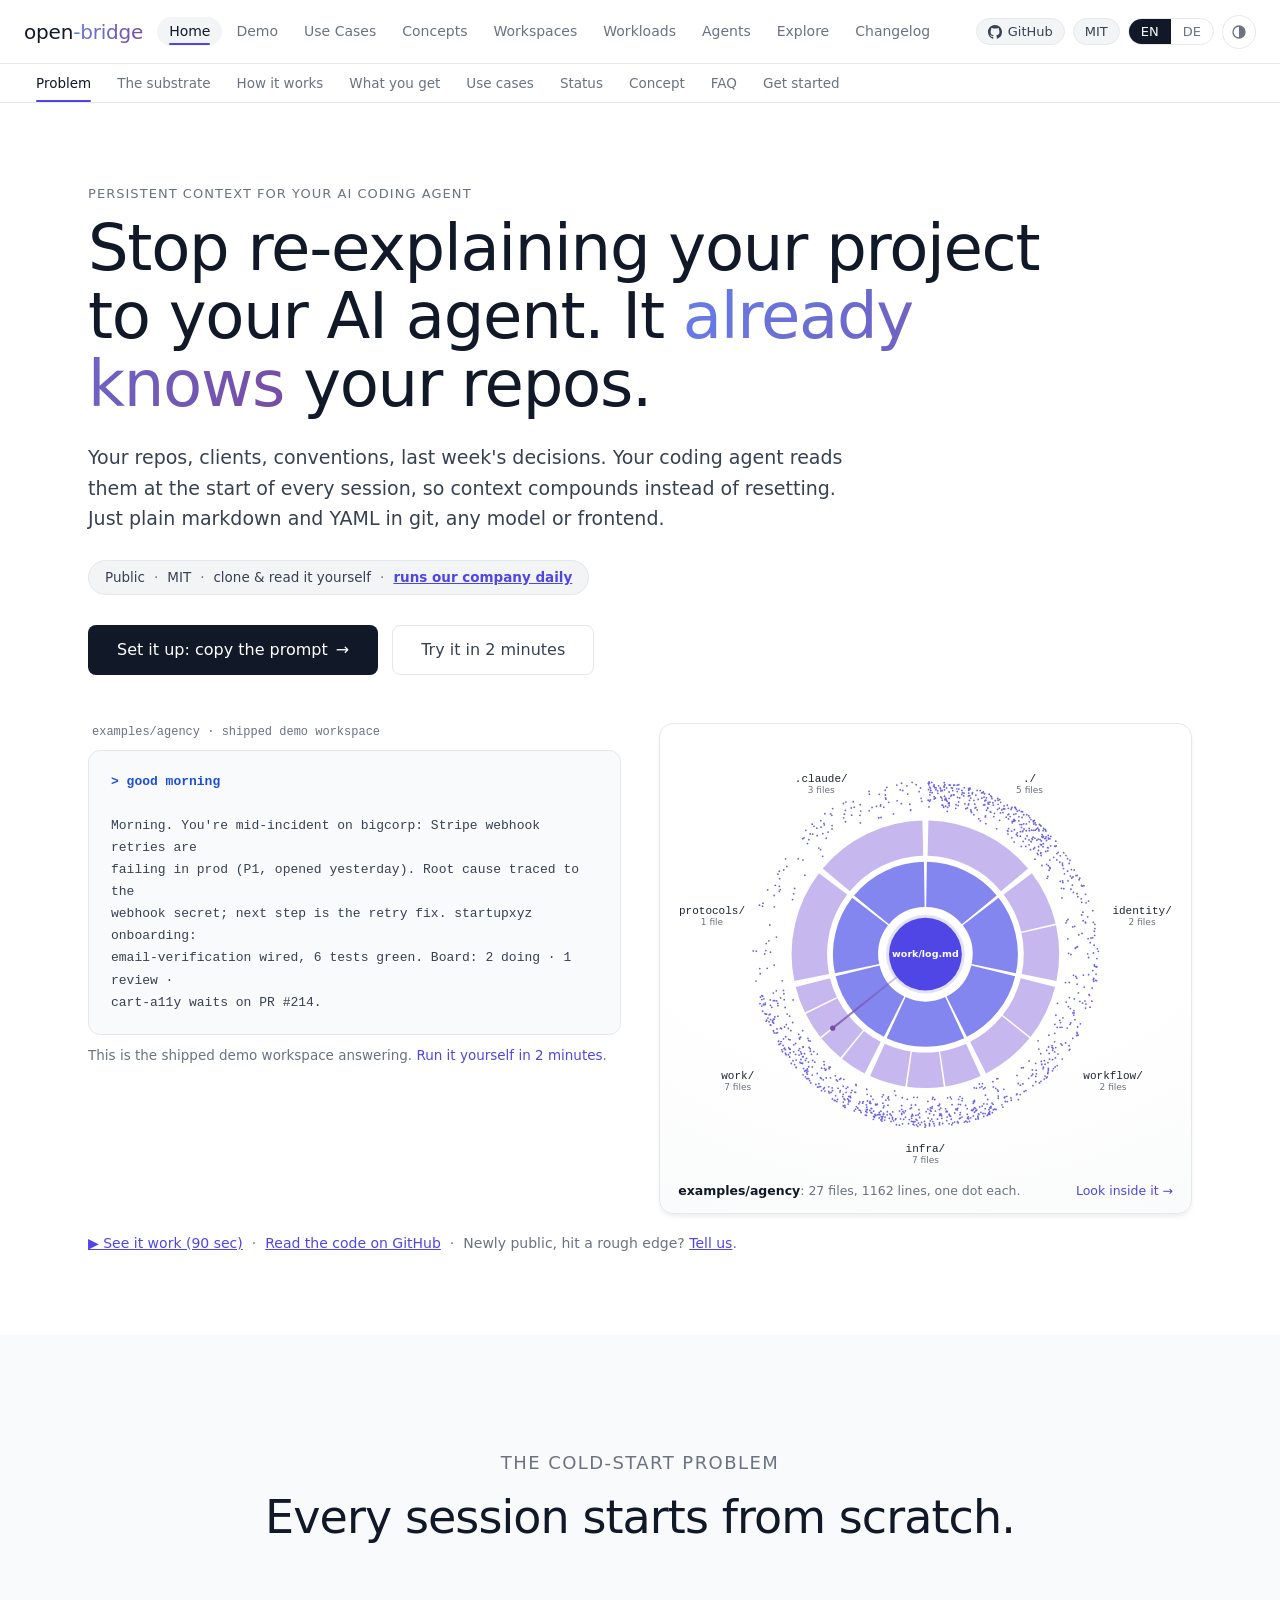
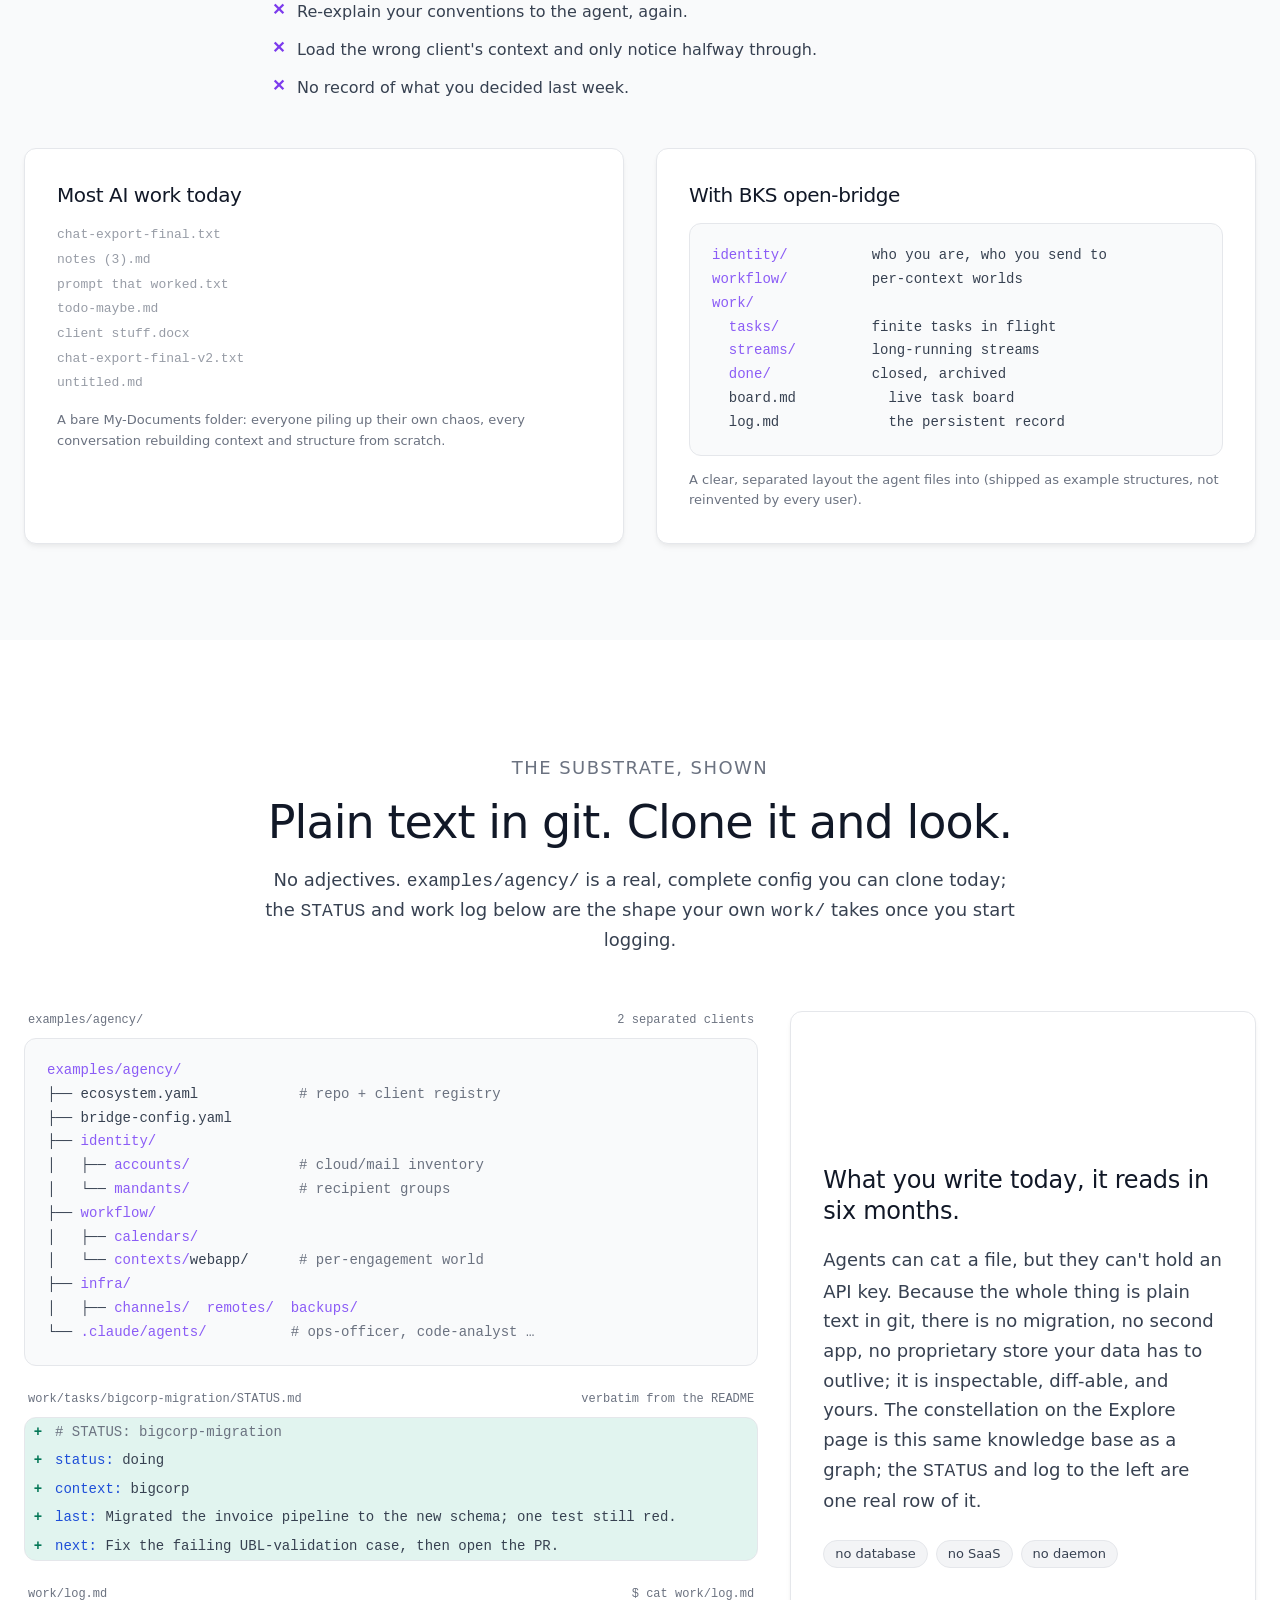
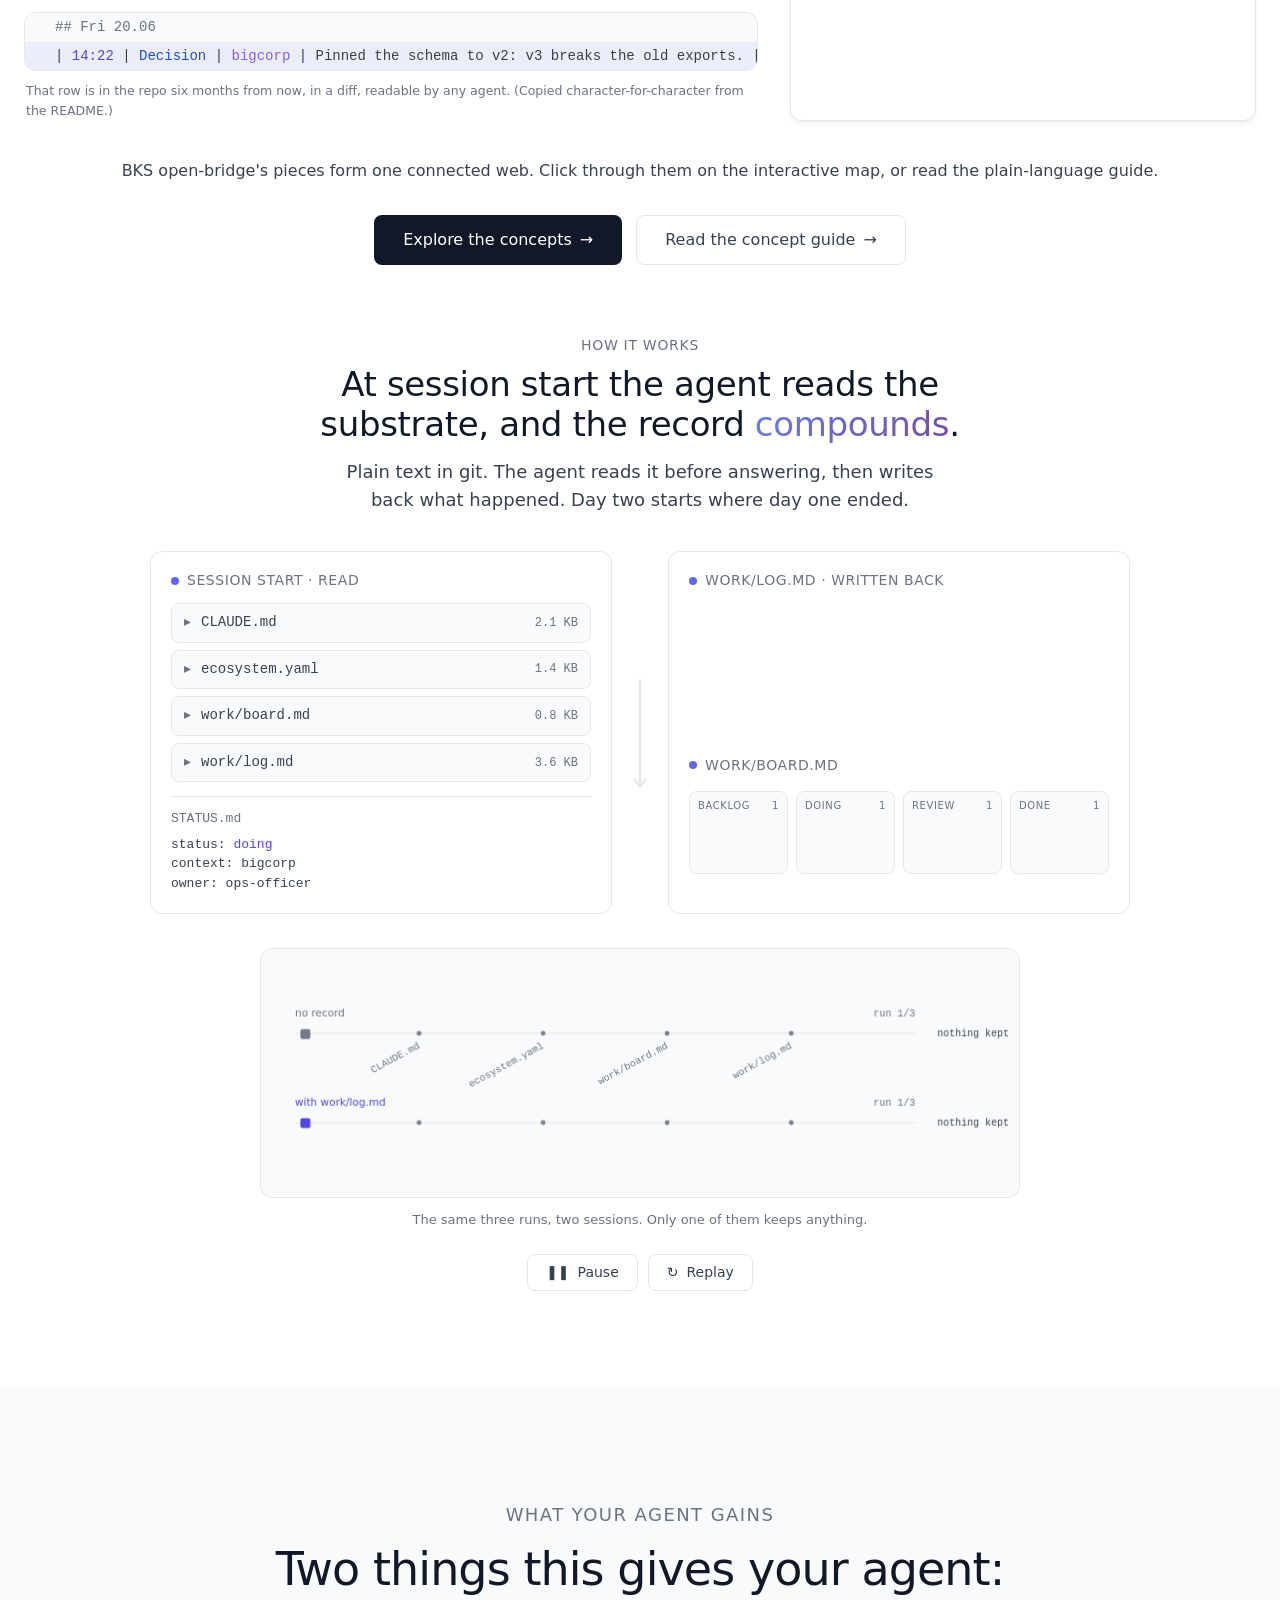
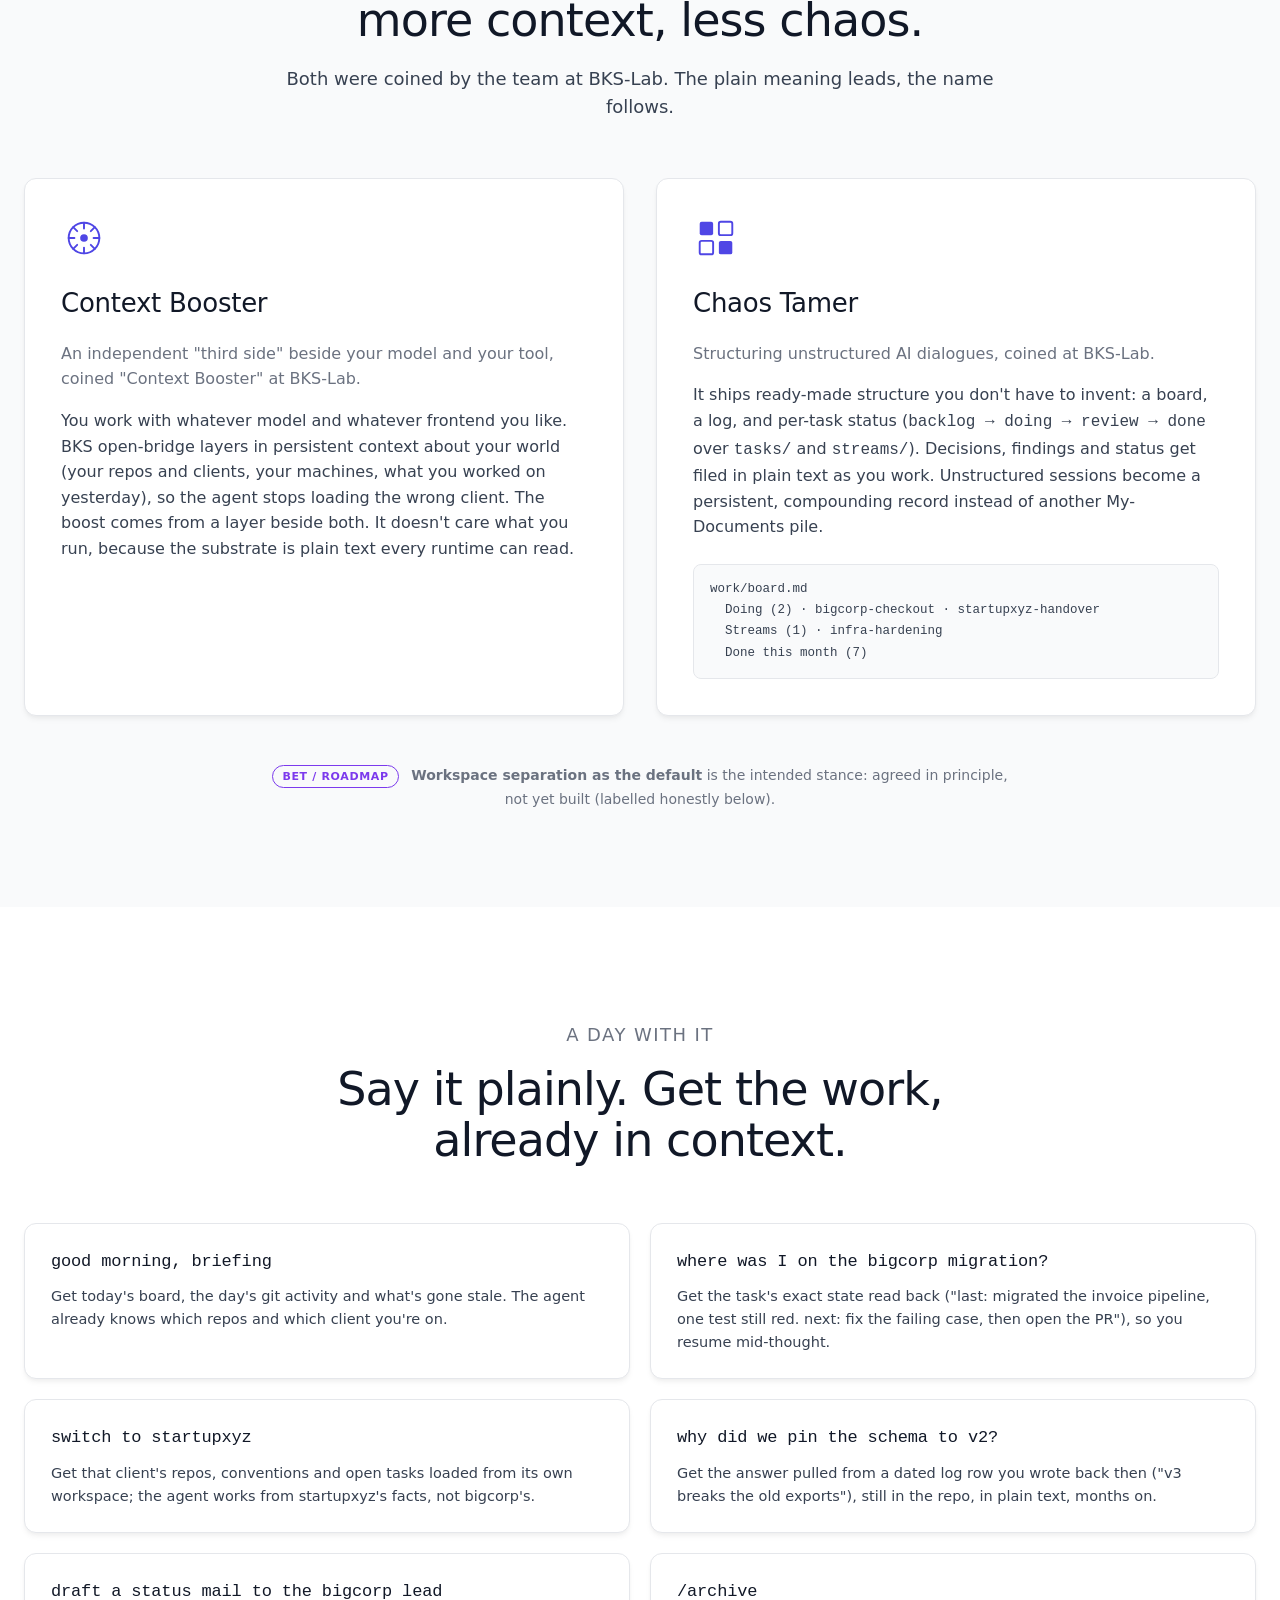
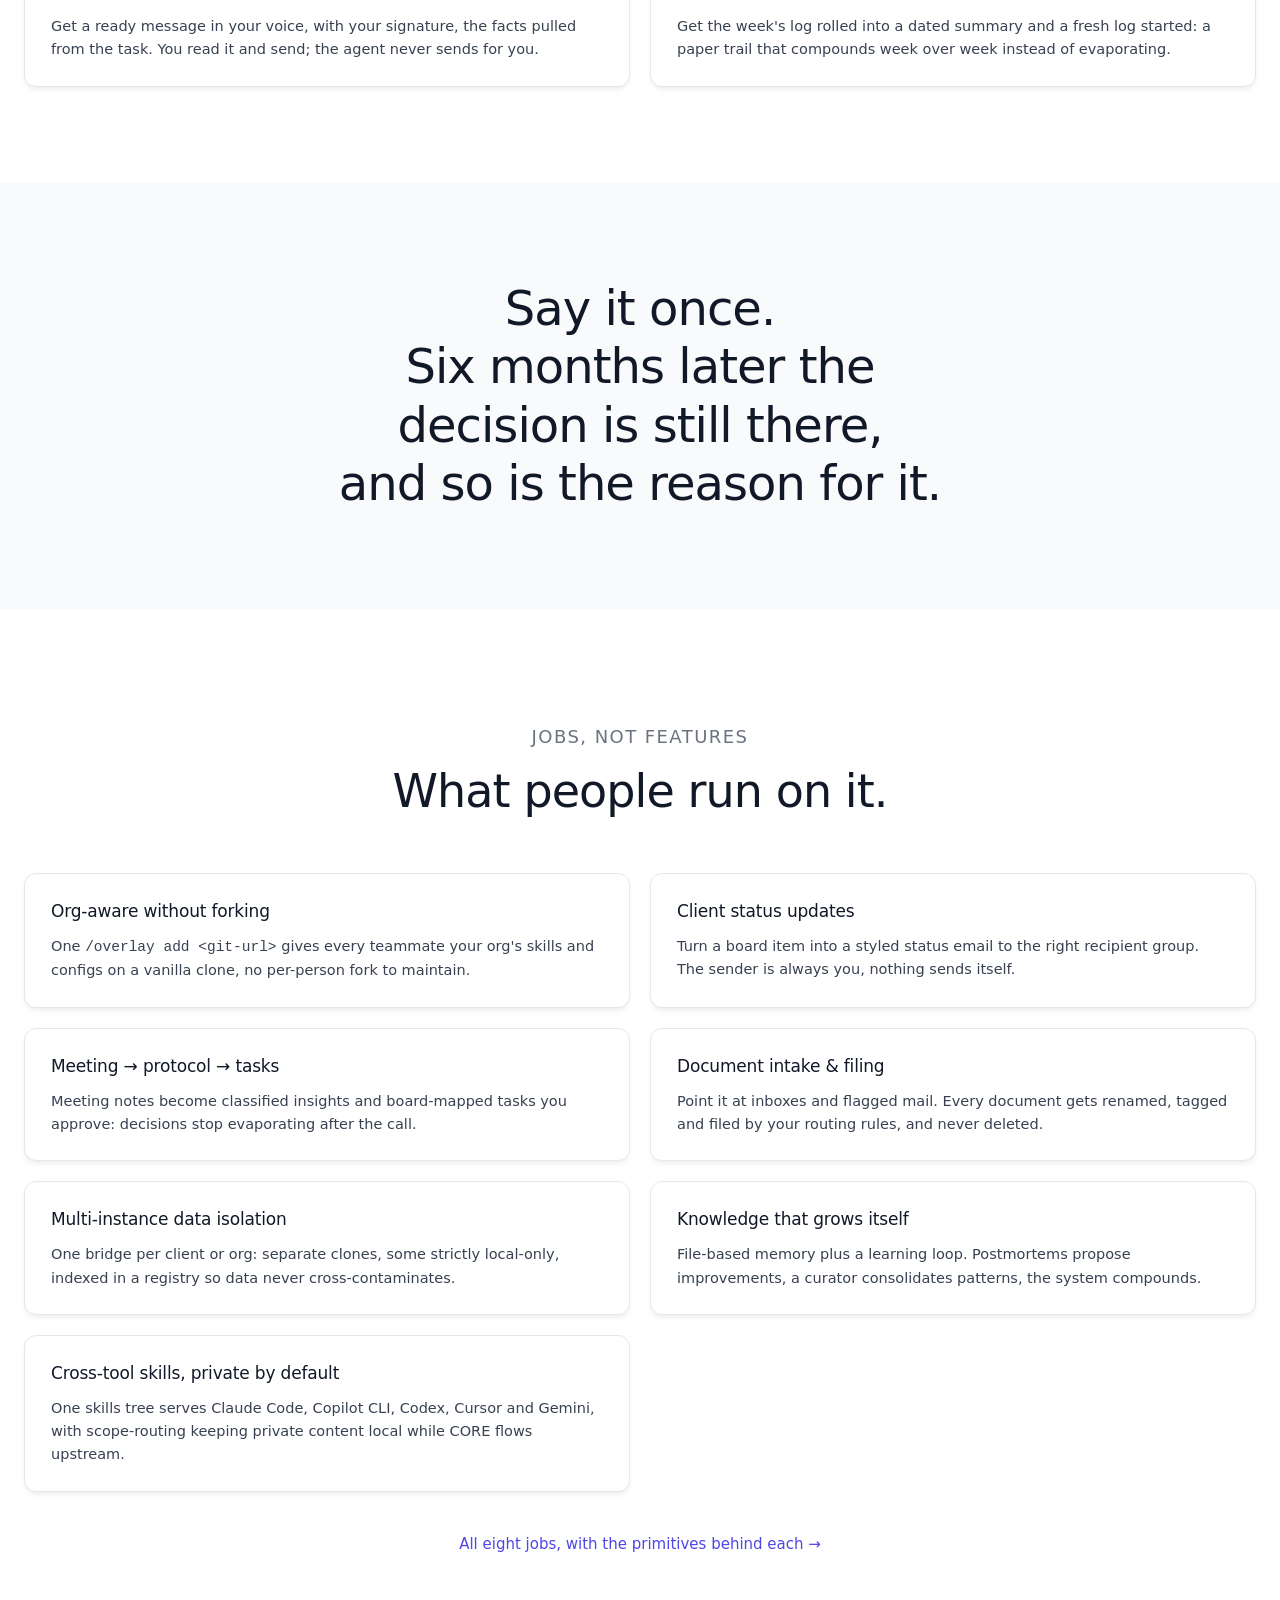
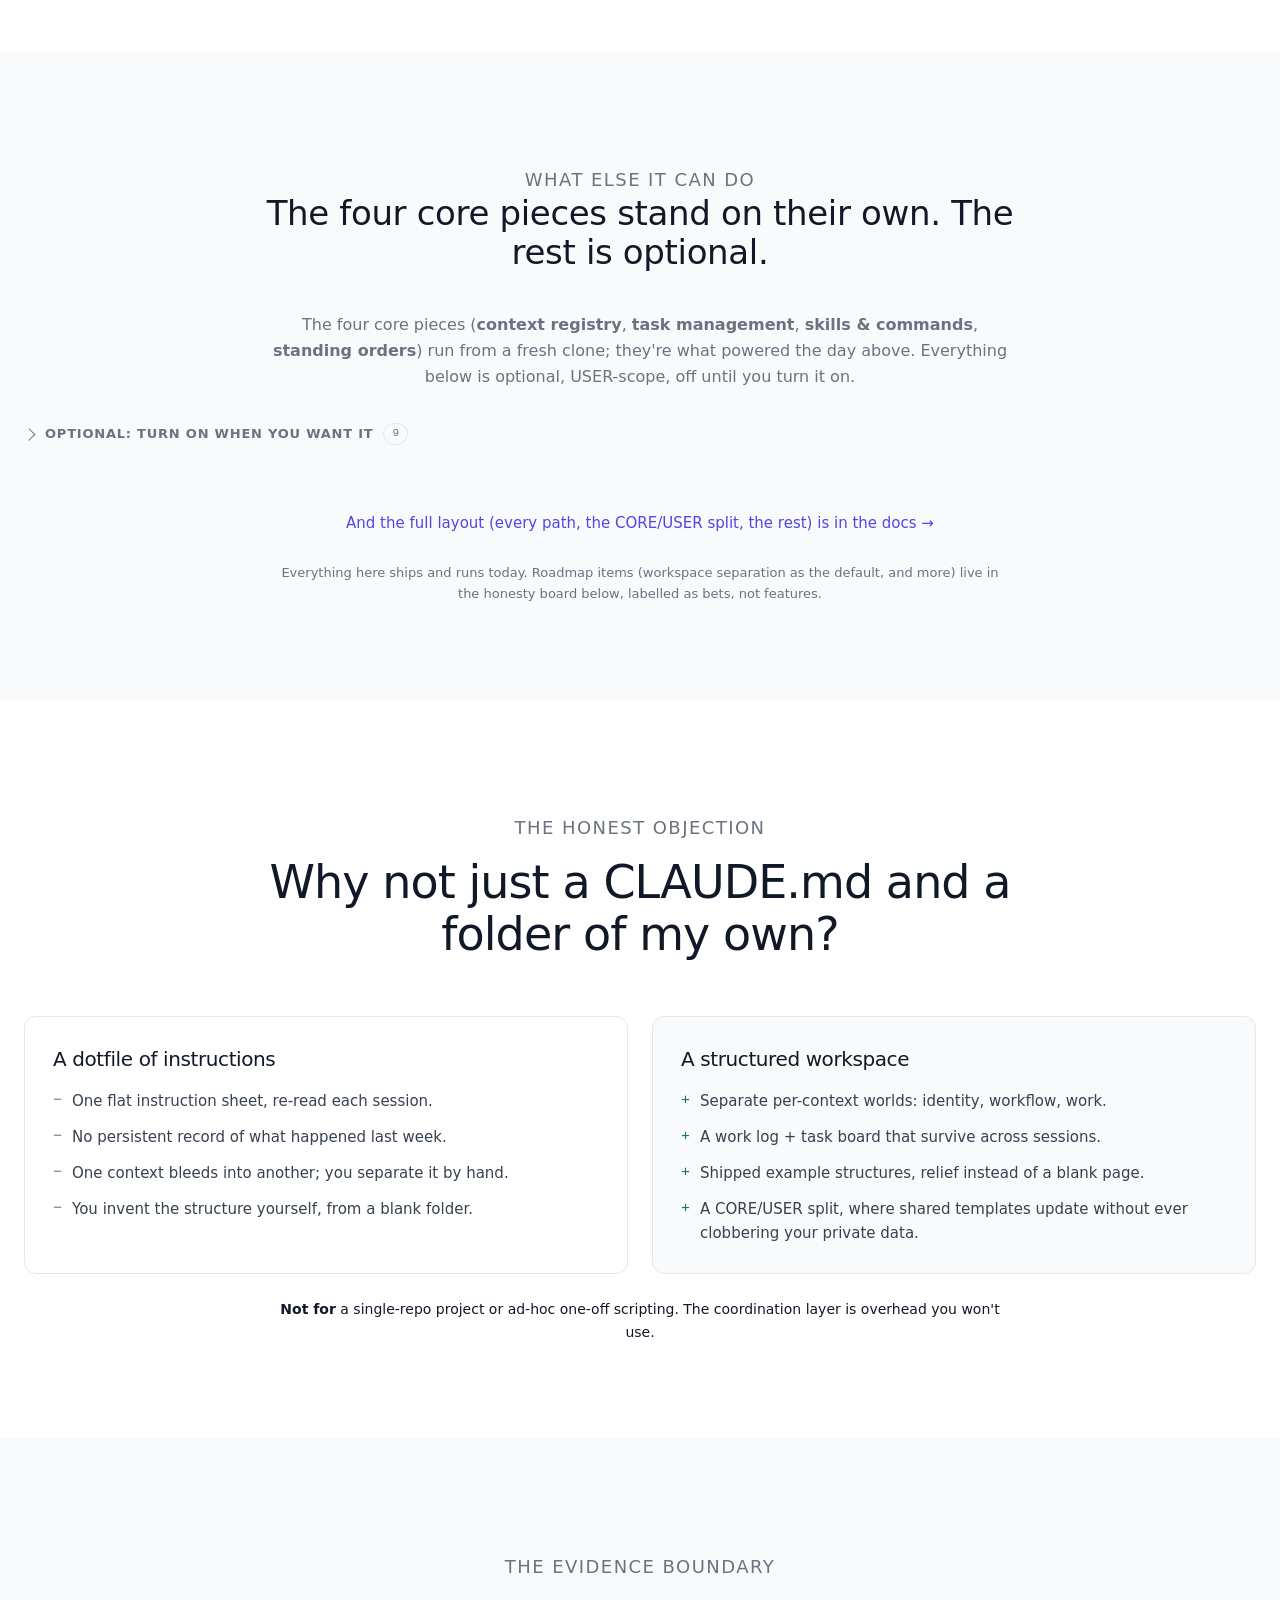
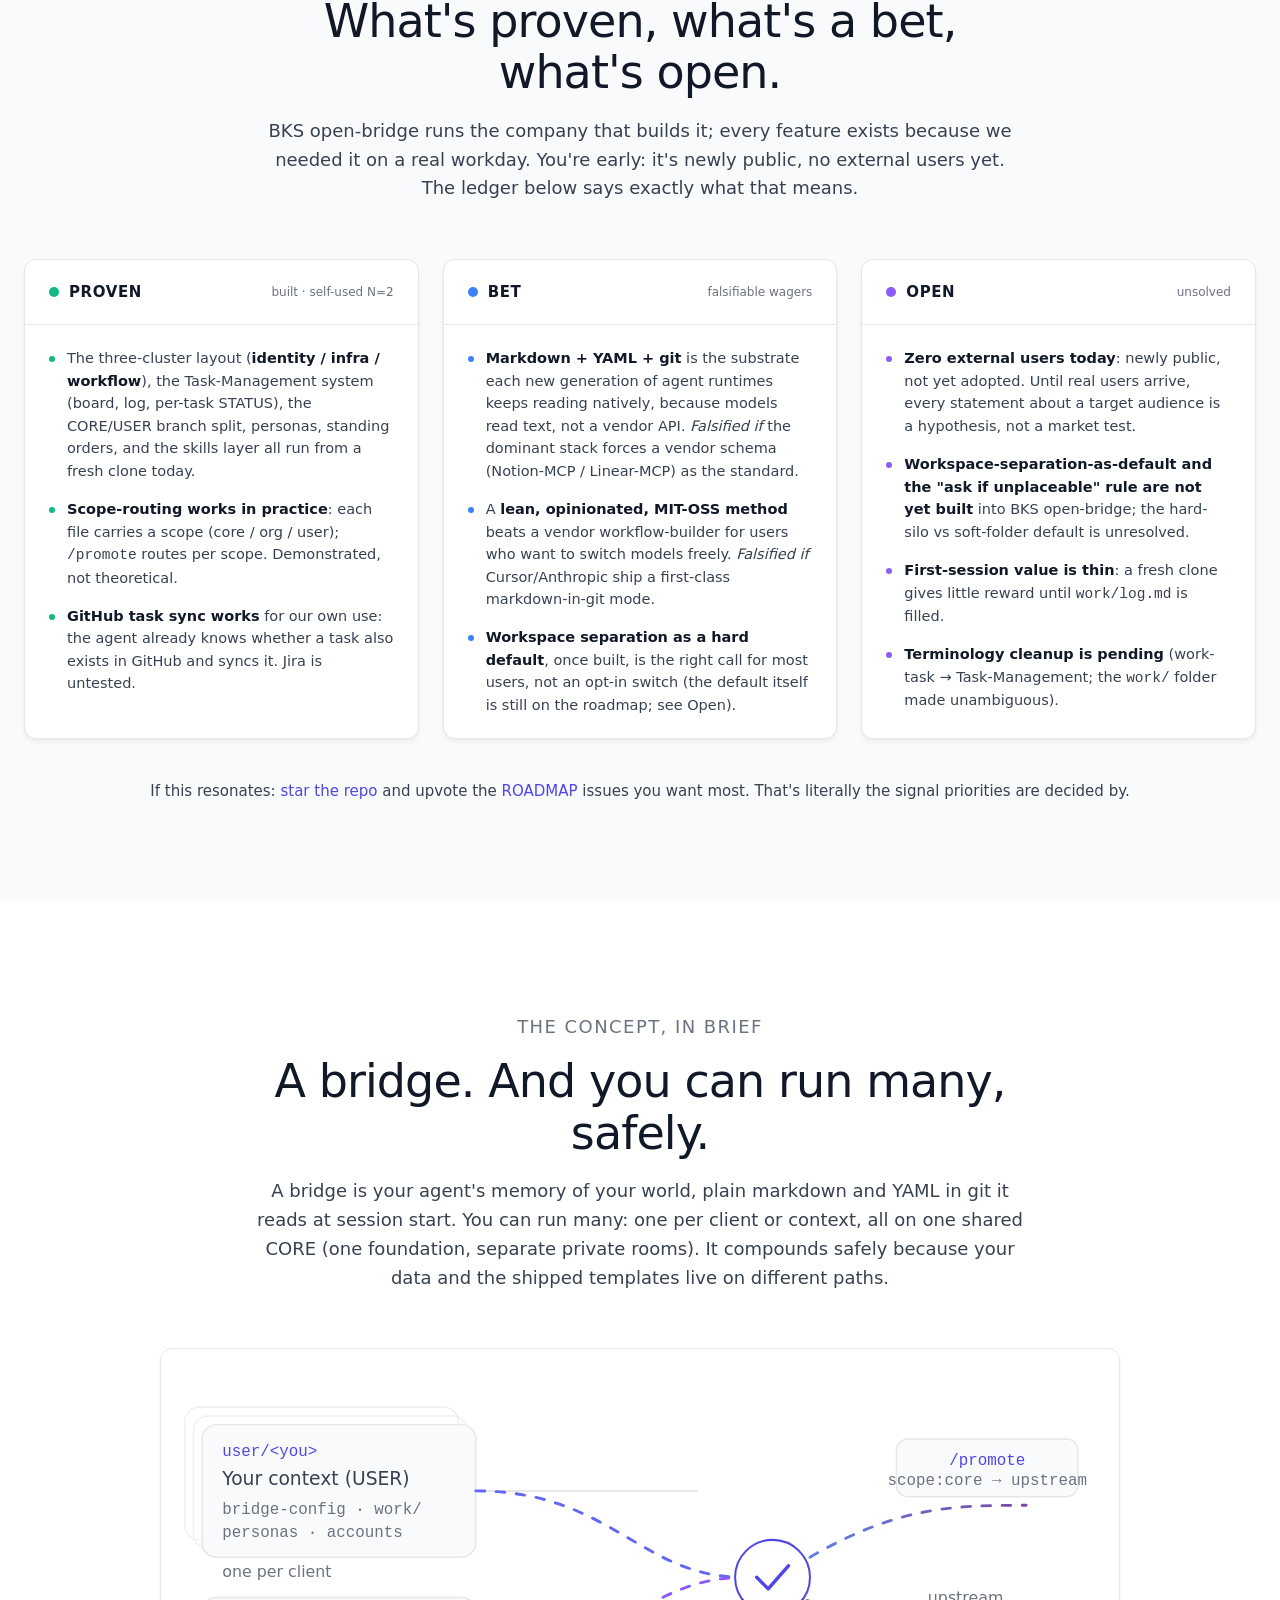
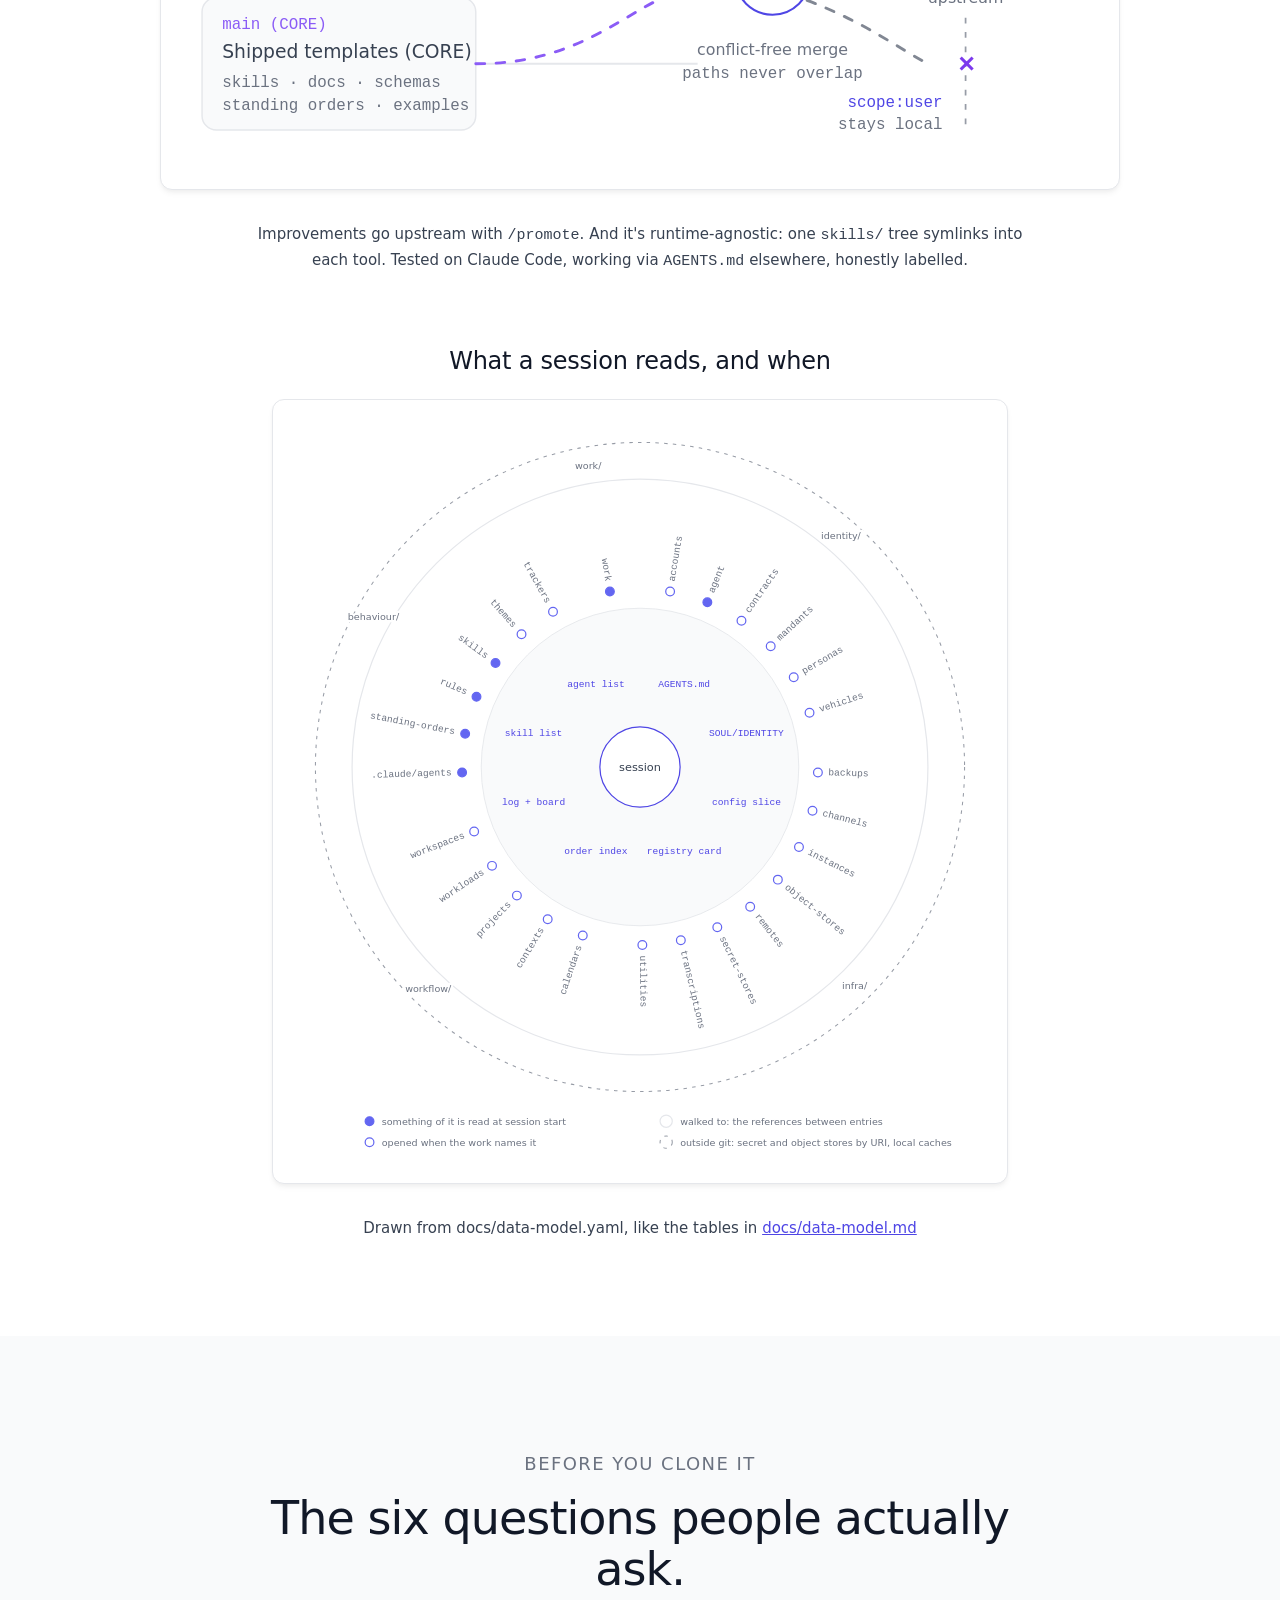
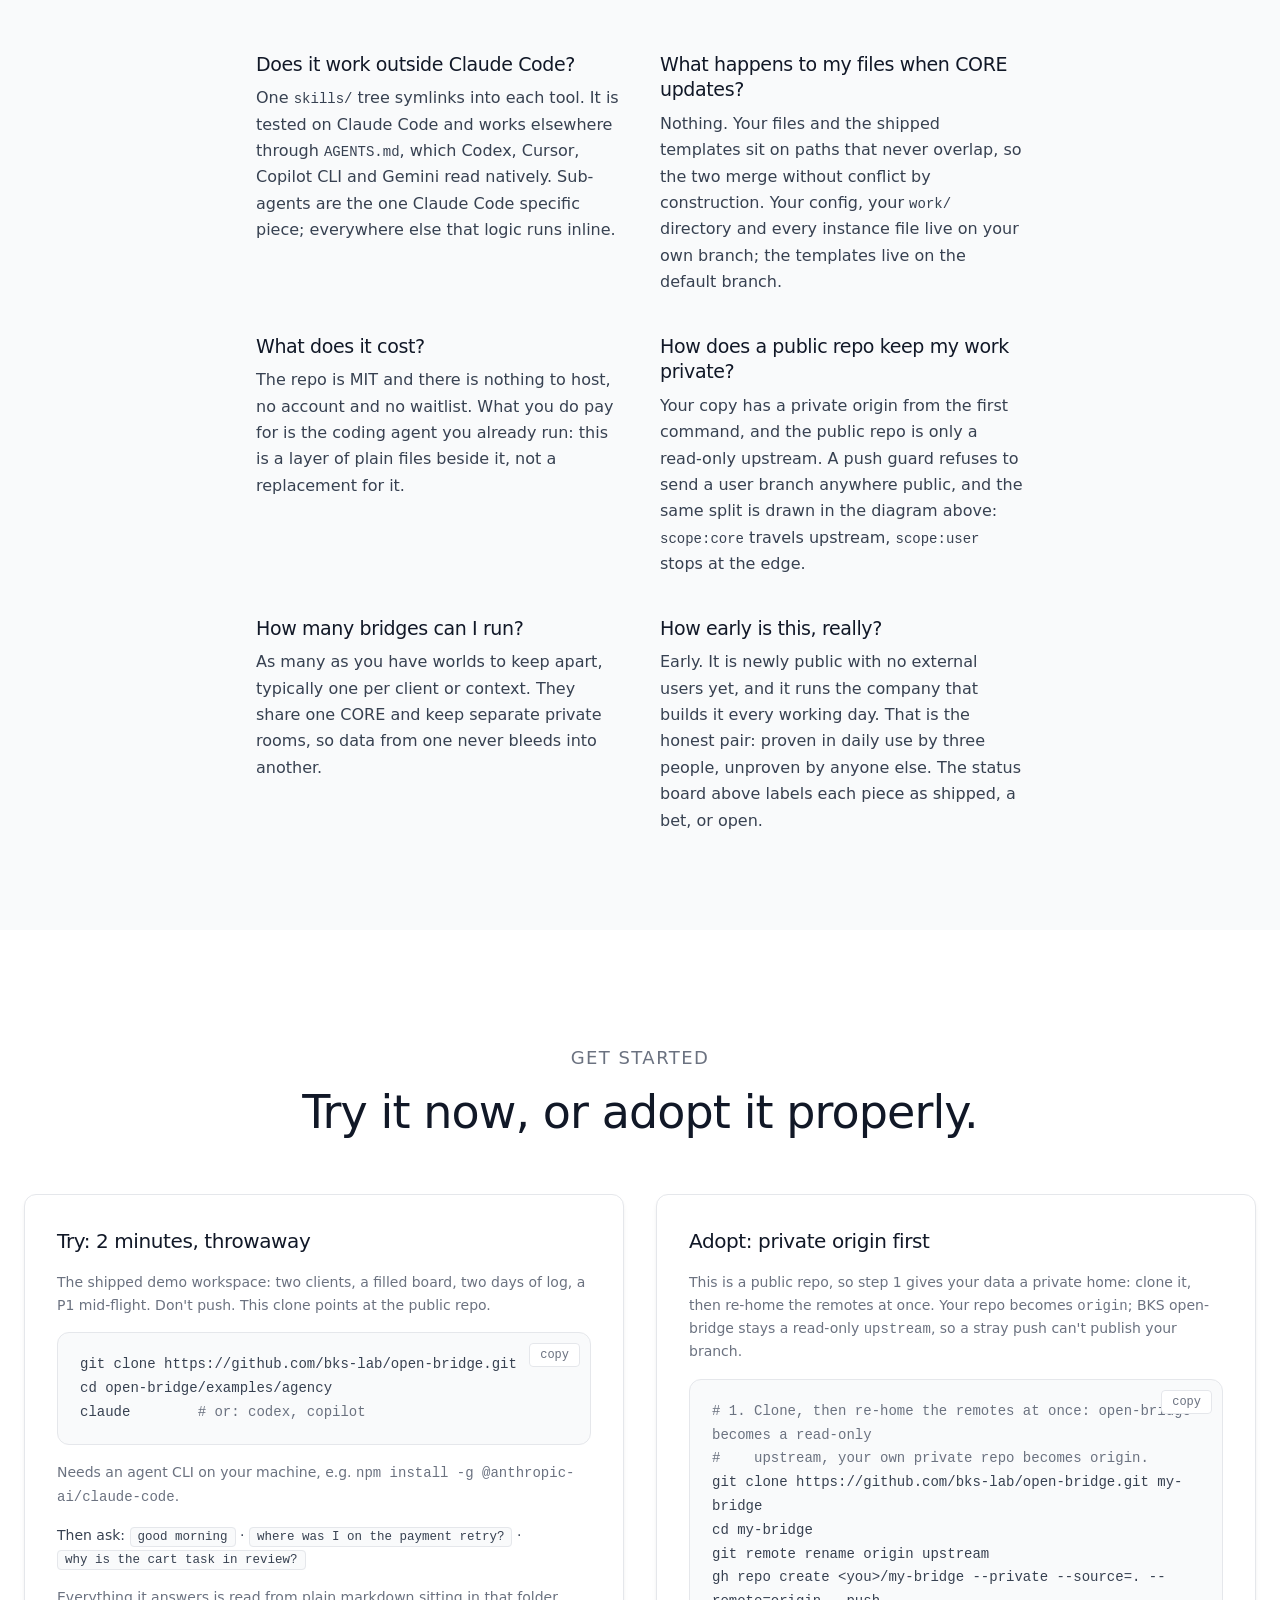
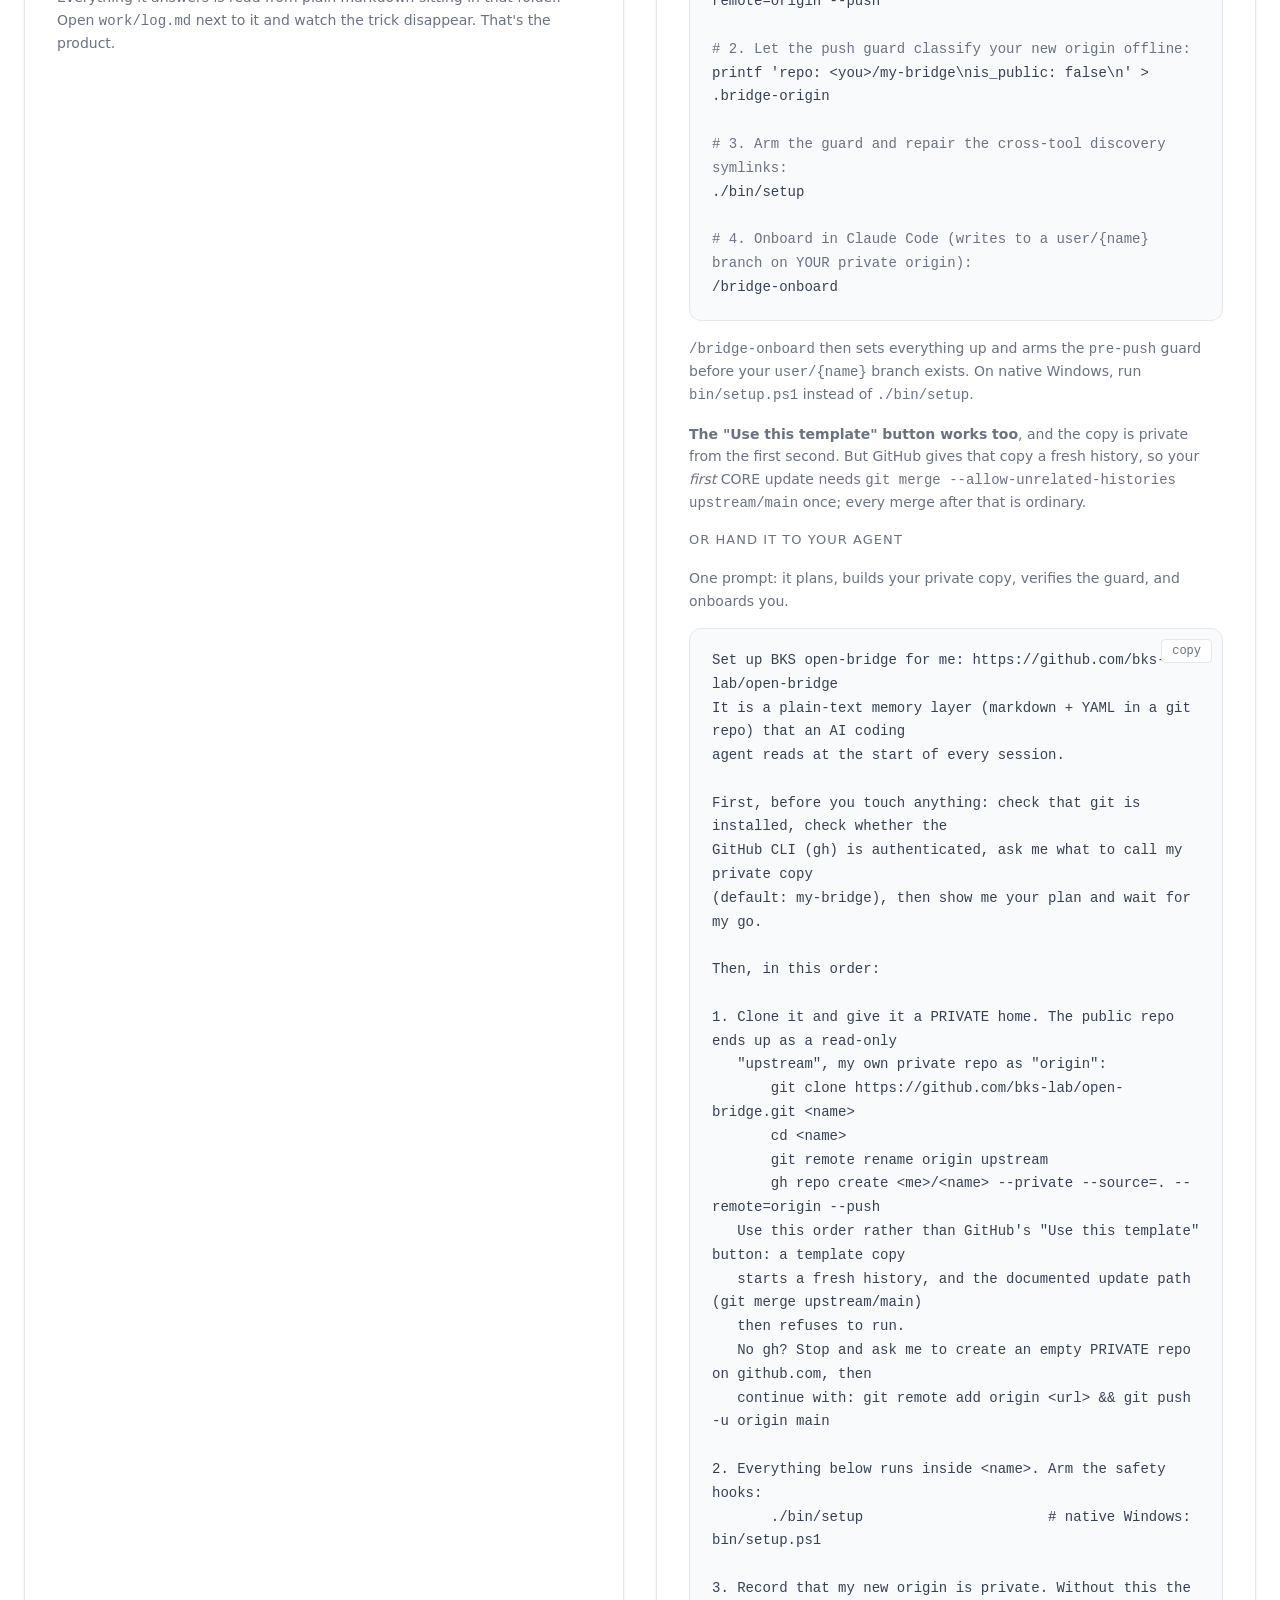
==== docs/index.html @ 2e39cb60 "feat(object-stores): the family, its schema, and controls that prove each rule The declarative half " ====
<!DOCTYPE html>
<html lang="en" data-active-lang="en">
<head>
<meta charset="utf-8">
<meta name="viewport" content="width=device-width, initial-scale=1">
<title>BKS open-bridge: context that compounds across AI sessions</title>
<link rel="icon" href="assets/favicon.svg" type="image/svg+xml">
<link rel="alternate icon" href="assets/favicon.ico" sizes="16x16 32x32 48x48">
<meta name="description" content="BKS open-bridge is a plain git repo of markdown and YAML your AI coding agent reads at the start of every session. No database, no SaaS, nothing to host. Public, MIT, built at BKS-Lab.">
<!-- Social / Open Graph -->
<meta property="og:type" content="website">
<meta property="og:title" content="BKS open-bridge: context that compounds across AI sessions">
<meta property="og:description" content="Plain markdown + YAML in git your AI coding agent reads at session start, so context compounds instead of resetting. No database, no SaaS. MIT.">
<link rel="canonical" href="https://bks-lab.github.io/open-bridge/">
<meta property="og:url" content="https://bks-lab.github.io/open-bridge/">
<meta property="og:image" content="https://bks-lab.github.io/open-bridge/social-preview.png">
<meta property="og:image:width" content="1280">
<meta property="og:image:height" content="640">
<meta name="twitter:card" content="summary_large_image">
<meta name="twitter:title" content="BKS open-bridge: context that compounds across AI sessions">
<meta name="twitter:description" content="Plain markdown + YAML in git your AI coding agent reads at session start. No database, no SaaS. MIT.">

<!-- Anti-FOUC pre-paint: theme + language set BEFORE the stylesheet paints. -->
<script>
(function(){
  var r = document.documentElement;
  var pref = "system";
  try{
    var t = localStorage.getItem("ob-theme");
    if(t === "light" || t === "dark") pref = t;
  }catch(e){}
  /* Three states, and "system" is the default. Reading the media query here
     rather than only at first paint is what makes the system setting the
     default rather than a one time seed. */
  if(pref === "dark" || (pref === "system" && window.matchMedia &&
     window.matchMedia("(prefers-color-scheme: dark)").matches)){
    r.classList.add("dark");
  }
  r.setAttribute("data-theme-pref", pref);
  try{
    var l = localStorage.getItem("ob-lang");
    var lang = (l === "de") ? "de" : (r.getAttribute("lang") || "en");
    r.setAttribute("data-active-lang", lang); r.setAttribute("lang", lang);
  }catch(e){ r.setAttribute("data-active-lang","en"); }
})();
</script>

<link rel="stylesheet" href="assets/brand.css">
<noscript><style>.reveal,.reset-line{opacity:1!important;transform:none!important}</style></noscript>
<style>
/* ============================================================
   BKS open-bridge marketing landing (single file, fully offline).
   Colour / type / space tokens lifted from DESIGN.md (Editorial
   Minimalism) via landing/tokens.css. AA-correct text tokens
   (--accent-text, --code-bg, --ok-text …) layered on top. These
   are NOT in tokens.css and must be preserved.
   No external fonts and no CDN: every font is a system stack and every
   style and script below is inline. The page itself makes no network
   call. The one exception is the ask-about-open-bridge widget loaded at
   the end of the body, which talks to openbridge.bks-lab.com when a
   reader opens it.

   Every hex traces to a token. #structure-viz, which used to carry its
   own scoped palette, no longer exists.
   ============================================================ */

:root{
  /* ---- tokens.css (generated from DESIGN.md) ---- */
  --ink:#111827; --muted:#6B7280;
  --surface:#FFFFFF; --surface-subtle:#F9FAFB; --surface-muted:#F3F4F6;
  --on-primary:#FFFFFF; --on-surface:#374151;
  --line:#E5E7EB; --line-subtle:#F3F4F6;
  --accent-from:#667EEA; --accent-to:#764BA2;
  --accent:#6366F1; --accent-secondary:#8B5CF6;
  --ok:#10B981; --info:#3B82F6;
  --font-sans:Inter,-apple-system,BlinkMacSystemFont,"Segoe UI",system-ui,Roboto,"Helvetica Neue",Arial,sans-serif;
  --font-mono:"SF Mono",Monaco,"Cascadia Code","Roboto Mono",Consolas,"Liberation Mono",monospace;

  /* ---- AA-correct text tokens (added on top of tokens.css) ---- */
  --accent-text:#4F46E5;        /* links + the one accent word, AA on white */
  --accent-soft:#EEF2FF;
  --ok-text:#047857;            /* status text, AA */
  --info-text:#1D4ED8;
  --attention-text:#7C3AED;
  --code-bg:#F9FAFB;

  /* legacy aliases the markup uses */
  --primary:var(--ink); --secondary:var(--muted);
  --border:var(--line); --border-subtle:var(--line-subtle);
  --on-surface-muted:var(--muted);
  --success:var(--ok); --attention:var(--accent-secondary);
  --feature-indigo-from:#4F46E5; --feature-indigo-to:#9333EA;
  --mono:var(--font-mono);

  /* shadows, whisper quiet */
  --shadow-soft:0 4px 6px -1px rgba(0,0,0,.05),0 2px 4px -1px rgba(0,0,0,.03);
  --shadow-hover:0 20px 25px -5px rgba(0,0,0,.08),0 10px 10px -5px rgba(0,0,0,.04);

  --section-y:96px;
  --container:80rem; --hero-w:72rem; --prose-w:48rem;
  --r-sm:4px; --r-md:8px; --r-lg:12px; --r-xl:16px; --r-full:9999px;
}

/* ---- Toggles & header ---- */
.topbar{position:sticky;top:0;z-index:50}
header.nav{
  height:auto;min-height:64px;
  display:flex;align-items:center;
  background:color-mix(in srgb,var(--surface) 82%,transparent);
  backdrop-filter:blur(12px);-webkit-backdrop-filter:blur(12px);
  border-bottom:1px solid var(--border);
}

/* ---- In-page section nav (landing only): docks UNDER the sticky header ----
   Same chrome grammar as header.nav (blur + translucent surface + bottom
   border) so the two read as one stacked bar. A horizontally-scrollable row of
   anchor pills styled like .site-nav a; the active link reuses the brand
   gradient underline. Scroll-spy toggles .active + aria-current via JS;
   degrades to plain anchors with JS off. */
.page-nav{
  background:color-mix(in srgb,var(--surface) 82%,transparent);
  backdrop-filter:blur(12px);-webkit-backdrop-filter:blur(12px);
  border-bottom:1px solid var(--border);
}
.page-nav-inner{
  max-width:var(--container);margin:0 auto;padding:0 24px;
  display:flex;align-items:center;gap:2px;
  overflow-x:auto;-webkit-overflow-scrolling:touch;
  scrollbar-width:none;-ms-overflow-style:none;
}
.page-nav-inner::-webkit-scrollbar{display:none}
.page-nav a{
  position:relative;flex:0 0 auto;
  font-size:13.5px;font-weight:500;line-height:1.2;text-decoration:none;white-space:nowrap;
  color:var(--secondary);padding:11px 12px;
  transition:color .18s ease,background .18s ease;
}
.page-nav a:hover{color:var(--primary);background:var(--surface-muted)}
.page-nav a.active,
.page-nav a[aria-current="true"]{color:var(--primary)}
.page-nav a.active::after{
  content:"";position:absolute;left:12px;right:12px;bottom:0;height:2px;border-radius:2px;
  background:var(--accent-text);
}
@media (max-width:560px){
  .page-nav a{padding:11px 10px;font-size:13px}
}

/* ---- Sections ---- */
section{padding-block:var(--section-y);scroll-margin-top:112px}
/* #mechanic-viz is nested inside #substrate, so it inherited the section
   padding a second time and stacked ~190px of dead ground against its parent. */
#substrate section{padding-block:0}
/* in-page anchors that target a figure/sub-block inside a section */
[id="mechanic-viz"]{scroll-margin-top:112px}

/* ---- Hero (split) ---- */
.hero{position:relative;overflow:hidden;padding-block:clamp(56px,9vh,104px)}
/* Copy on the left, a small instantly-readable "your world, connected" net on
   the right. The detailed 18-node constellation moved down to #substrate, where
   it has the full width its labels need. */
.hero-grid{
  max-width:var(--hero-w);margin:0 auto;
}
.hero-copy{min-width:0}
.hero .display{margin-top:10px;max-width:62rem}
.hero-sub{margin:24px 0 0;max-width:48rem;font-size:19px;font-weight:300;line-height:1.6;color:var(--on-surface)}
.honesty-strip{
  margin-top:26px;display:inline-flex;align-items:center;gap:0;flex-wrap:wrap;
  font-size:13.5px;color:var(--on-surface);
  border:1px solid var(--border);border-radius:var(--r-full);
  background:var(--surface-muted);padding:7px 16px;line-height:1.4;
}
.honesty-strip .sep,.beta-line .sep{color:var(--secondary);margin:0 9px}
.honesty-strip b{color:var(--primary);font-weight:600}
.cta-row{display:flex;flex-wrap:wrap;gap:14px;margin-top:30px}
.beta-line{margin-top:18px;font-size:14px;color:var(--secondary);max-width:48rem}

/* ---- the large-type moment ---- */
#tagline .tagline-block{max-width:var(--prose-w);margin-inline:auto;text-align:center}
#tagline .tagline-line{
  margin:0;font-size:clamp(30px,4vw,48px);font-weight:300;line-height:1.22;
  letter-spacing:-0.02em;color:var(--ink);text-wrap:balance;
}
#tagline .tl{display:block}
/* Words start muted and come up in reading order. Timing is the DESIGN.md
   default (300ms, ease-out) rather than a signature of this section's own. */
/* The per-word rise was the fourth different entrance tempo on the page. The
   block still arrives on the shared .reveal, which is now the only one. */
@media (max-width:640px){ #tagline .tl{display:inline} }

/* hero demo row: the code example and the CORE ⟷ USER brain, side by side */
.hero-demo{
  margin-top:clamp(28px,4.5vw,48px);
  display:grid;grid-template-columns:minmax(0,1fr) minmax(0,1fr);
  align-items:start;gap:clamp(22px,3vw,40px);
}
.hero-visual{min-width:0;width:100%}

@media (max-width:920px){
  /* stack the code example + brain on tablet/mobile */
  .hero-demo{grid-template-columns:1fr;gap:28px}
  .hero-sub,.beta-line{max-width:none}
  .hero-visual{max-width:520px;margin-inline:auto}
}

/* ---- #hero-net (animated CORE ⟷ USER brain), scoped ----
   A living node-link "brain" in the hero-visual slot: a CORE lobe (the framework
   open-bridge ships) and a USER lobe (your private instance), joined by a bright
   bridge with signals crossing both ways. Canvas-based; every colour is read
   from the page DESIGN.md tokens and recoloured on theme/lang toggle by the
   scoped <script> below, which also honours prefers-reduced-motion. */
#hero-net{ margin:0;font-family:var(--font-sans); }
#hero-net .hn-frame{
  position:relative;width:100%;
  border:1px solid var(--line);border-radius:14px;
  background:radial-gradient(120% 120% at 50% 0%, var(--surface) 60%, var(--surface-subtle) 100%);
  box-shadow:var(--shadow-soft);
  padding:14px 14px 10px;
}
#hero-net .hn-stage{position:relative;width:100%}
/* the brain canvas fills the stage at the old net's 5:4 aspect, transparent
   over the frame surface so it reads on both themes. */
#hero-net .hn-canvas{display:block;width:100%;aspect-ratio:1/0.86;border-radius:10px}

#hero-net .hn-cap{
  display:flex;gap:10px;align-items:baseline;flex-wrap:wrap;justify-content:space-between;
  margin:12px 4px 2px;font-size:12.5px;line-height:1.5;color:var(--muted);
}
#hero-net .hn-cap b{color:var(--ink);font-weight:600}
#hero-net .hn-cap a{color:var(--accent-text);text-decoration:none;font-weight:500;white-space:nowrap}
#hero-net .hn-cap a:hover{text-decoration:underline}

/* language toggle mirrors page (all hero-net translatable bits are spans/tspans) */
#hero-net span[data-lang],#hero-net tspan[data-lang]{display:none}
html[data-active-lang="en"] #hero-net span[data-lang="en"]{display:inline}
html[data-active-lang="de"] #hero-net span[data-lang="de"]{display:inline}
html[data-active-lang="en"] #hero-net tspan[data-lang="en"]{display:inline}
html[data-active-lang="de"] #hero-net tspan[data-lang="de"]{display:inline}

#hero-net .hn-sr{
  position:absolute;width:1px;height:1px;padding:0;margin:-1px;overflow:hidden;
  clip:rect(0 0 0 0);white-space:nowrap;border:0;
}
@media print{
  #hero-net .hn-frame{break-inside:avoid;box-shadow:none}
}

/* ---- Code / file-tree blocks ---- */
.code{
  font-family:var(--mono);font-size:14px;line-height:1.7;
  background:var(--surface-subtle);border:1px solid var(--border);
  border-radius:var(--r-lg);padding:20px 22px;overflow-x:auto;color:var(--on-surface);
  white-space:pre;
}
html.dark .code{background:var(--code-bg)}
.code .dir{color:var(--accent-secondary);font-weight:500}
.code .cmt{color:var(--secondary)}
.code .k{color:var(--info-text)}
.code .ok{color:var(--ok-text)}
.code-label{
  display:flex;align-items:center;justify-content:space-between;gap:12px;
  font-family:var(--mono);font-size:12px;color:var(--secondary);
  padding:0 4px 8px;
}

/* README verbatim artifact block + diff gutter */
.artifact{
  font-family:var(--mono);font-size:14px;line-height:1.75;
  background:var(--surface-subtle);border:1px solid var(--border);
  border-radius:var(--r-lg);padding:0;overflow:hidden;color:var(--on-surface);
}
html.dark .artifact{background:var(--code-bg)}
.artifact .row{display:flex;white-space:pre;align-items:flex-start}
.artifact .gut{
  flex:0 0 26px;text-align:center;color:var(--secondary);
  user-select:none;padding:2px 0;
}
.artifact .ln{padding:2px 14px 2px 4px;flex:1;min-width:0}
.artifact .row.add{background:color-mix(in srgb,var(--ok) 10%, transparent)}
.artifact .row.add .gut{color:var(--ok-text);font-weight:600}
.artifact .row.hl{background:color-mix(in srgb,var(--accent) 9%, transparent)}
.artifact .k{color:var(--info-text)}
.artifact .who{color:var(--accent-secondary)}
.artifact .tm{color:var(--accent-text);font-weight:500}
.artifact .cmt{color:var(--secondary)}
.verbatim-note{margin-top:10px;font-size:12.5px;color:var(--secondary);padding-left:2px}

/* ---- Split visual (My Documents) ---- */
.split{display:grid;grid-template-columns:1fr 1fr;gap:32px;align-items:stretch}
.reset-lines{display:flex;flex-direction:column;gap:12px;max-width:46rem;margin:0 auto 48px}
.reset-line{
  display:flex;align-items:center;gap:12px;font-size:16px;color:var(--on-surface);
  opacity:0;transform:translateY(8px);transition:opacity .5s ease,transform .5s ease;
}
.reset-line.in{opacity:1;transform:none}
.reset-line .x{color:var(--attention-text);font-family:var(--mono);flex:none;font-weight:600}
.doc-card h4{margin-bottom:14px}
.doc-card .cap{margin-top:14px;font-size:13px;color:var(--secondary)}
.flat-dump{font-family:var(--mono);font-size:13px;line-height:1.9;color:var(--secondary)}
.flat-dump .f{display:block;opacity:.7}

/* ---- Tiles (Context Booster / Chaos Tamer) ---- */
.tiles{display:grid;grid-template-columns:1fr 1fr;gap:32px}
.tile{
  background:var(--surface);border:1px solid var(--border);
  border-radius:var(--r-lg);padding:36px;box-shadow:var(--shadow-soft);
  position:relative;overflow:hidden;display:flex;flex-direction:column;
}
.tile-icon{width:46px;height:46px;margin-bottom:22px;color:var(--accent-text)}
.tile h3{font-size:26px;font-weight:300;letter-spacing:-0.01em;color:var(--primary)}
.tile .coined{font-weight:400}
.attrib{font-size:13px;color:var(--secondary);margin-top:6px}
.tile p{margin-top:16px;font-size:16px}
.tile .demo{
  margin-top:auto;font-family:var(--mono);font-size:12.5px;line-height:1.7;
  background:var(--surface-subtle);border:1px solid var(--border);
  border-radius:var(--r-md);padding:14px 16px;color:var(--on-surface);margin-top:24px;white-space:pre-wrap;
}
html.dark .tile .demo{background:var(--code-bg)}
.stance-note{
  margin-top:48px;max-width:46rem;margin-inline:auto;text-align:center;
  font-size:14px;color:var(--secondary);
}
.tag-bet{
  display:inline-block;font-size:11px;font-weight:600;letter-spacing:0.06em;text-transform:uppercase;
  color:var(--attention-text);border:1px solid var(--attention-text);border-radius:var(--r-full);
  padding:2px 9px;margin-right:8px;
}

/* ---- Objection compare ---- */
.compare{display:grid;grid-template-columns:1fr 1fr;gap:24px}
.compare .col{padding:28px;border-radius:var(--r-lg);border:1px solid var(--border)}
.compare .col.before{background:var(--surface)}
.compare .col.after{background:var(--surface-subtle)}
.compare h4{margin-bottom:16px}
.compare ul{list-style:none;display:flex;flex-direction:column;gap:12px}
.compare li{display:flex;gap:10px;font-size:15px}
.compare li .mk{font-family:var(--mono);flex:none}
.compare .before .mk{color:var(--secondary)}
.compare .after .mk{color:var(--ok-text)}
.punch{margin-top:36px;text-align:center;font-size:18px;font-weight:300;color:var(--primary);max-width:46rem;margin-inline:auto}

/* ---- Capabilities (what else it can do) ---- */
.cap-intro{max-width:46rem;margin:0 auto 40px;text-align:center;font-size:16px;color:var(--secondary)}
.cap-grouphead{font-size:13px;font-weight:600;letter-spacing:0.06em;text-transform:uppercase;color:var(--secondary);margin:0 0 20px}
.cap-group + .cap-group{margin-top:48px}
.cap-grid{display:grid;grid-template-columns:1fr 1fr;gap:20px}
/* ---- objections, answered ---- */
.faq-list{max-width:var(--prose-w);margin-inline:auto;display:grid;gap:34px}
.faq-q{font-size:19px;font-weight:500;line-height:1.35;color:var(--ink);margin:0 0 8px}
.faq-a{font-size:16px;line-height:1.65;color:var(--on-surface);margin:0}
.faq-a code{font-family:var(--font-mono);font-size:14px}
@media (min-width:820px){ .faq-list{grid-template-columns:1fr 1fr;gap:38px 40px} }
/* the optional list, folded. No <details> existed on the site before this. */
.cap-fold > summary{
  cursor:pointer;list-style:none;display:flex;align-items:center;gap:10px;
  font-size:13px;font-weight:600;letter-spacing:0.06em;text-transform:uppercase;
  color:var(--secondary);margin:0 0 20px;padding:6px 2px;border-radius:var(--r-sm);
}
.cap-fold > summary::-webkit-details-marker{display:none}
.cap-fold > summary:hover{color:var(--accent-text)}
.cap-fold-mark{
  width:9px;height:9px;flex:0 0 auto;border-right:1.6px solid currentColor;
  border-bottom:1.6px solid currentColor;transform:rotate(-45deg) translate(-1px,-1px);
  transition:transform .3s ease-out;
}
.cap-fold[open] .cap-fold-mark{transform:rotate(45deg) translate(-2px,-2px)}
.cap-fold-n{
  font-family:var(--font-mono);font-size:11px;font-weight:500;letter-spacing:0;
  color:var(--muted);border:1px solid var(--line);border-radius:var(--r-full);
  padding:1px 8px;
}
@media (prefers-reduced-motion:reduce){ .cap-fold-mark{transition:none} }
.cap-item{
  background:var(--surface);border:1px solid var(--border);
  border-radius:var(--r-lg);padding:24px 26px;box-shadow:var(--shadow-soft);
}
.cap-item .cap-label{font-size:17px;font-weight:500;color:var(--primary);letter-spacing:-0.01em;display:flex;align-items:baseline;gap:10px;flex-wrap:wrap}
.cap-item .cap-benefit{margin-top:10px;font-size:14.5px;line-height:1.6;color:var(--on-surface)}
.cap-item .cap-docs{font-size:12px;font-weight:500;color:var(--accent-text);text-decoration:none;white-space:nowrap}
.cap-item .cap-docs:hover{text-decoration:underline}
.cap-more{margin-top:40px;text-align:center;font-size:15px}
.cap-more a{color:var(--accent-text);font-weight:500;text-decoration:none}
.cap-more a:hover{text-decoration:underline}
.cap-honesty{margin:28px auto 0;max-width:46rem;text-align:center;font-size:13px;color:var(--secondary)}

/* ---- PROVEN / BET / OPEN ---- */
.board3{display:grid;grid-template-columns:repeat(3,1fr);gap:24px}
.bcol{border:1px solid var(--border);border-radius:var(--r-lg);background:var(--surface);box-shadow:var(--shadow-soft);overflow:hidden}
.bcol .head{padding:20px 24px;border-bottom:1px solid var(--border);display:flex;align-items:center;gap:10px}
.bcol .head .dot{width:10px;height:10px;border-radius:var(--r-full);flex:none}
.bcol.proven .dot{background:var(--ok)}
.bcol.bet .dot{background:var(--info)}
.bcol.open .dot{background:var(--accent-secondary)}
.bcol .head .t{font-size:15px;font-weight:600;letter-spacing:0.04em;text-transform:uppercase;color:var(--primary)}
.bcol .head .s{font-size:12px;color:var(--secondary);margin-left:auto}
.bcol ul{list-style:none;padding:22px 24px;display:flex;flex-direction:column;gap:16px}
.bcol li{font-size:14.5px;line-height:1.55;color:var(--on-surface);padding-left:18px;position:relative}
.bcol li::before{content:"";position:absolute;left:0;top:9px;width:6px;height:6px;border-radius:var(--r-full)}
.bcol.proven li::before{background:var(--ok)}
.bcol.bet li::before{background:var(--info)}
.bcol.open li::before{background:var(--accent-secondary)}
.bcol li b{color:var(--primary);font-weight:600}

/* ---- CORE/USER diagram (animated SVG) ---- */
.cu-foot{margin-top:32px;text-align:center;font-size:15px;color:var(--on-surface);max-width:48rem;margin-inline:auto}
.diagram-frame{
  max-width:60rem;margin:0 auto;border:1px solid var(--border);border-radius:var(--r-lg);
  background:var(--surface);box-shadow:var(--shadow-soft);padding:18px;overflow:hidden;
}
.diagram-frame svg{display:block;width:100%;height:auto}
.dg-track{stroke:var(--line);stroke-width:1.4;fill:none}
.dg-flow{stroke-width:2;fill:none;stroke-linecap:round;stroke-dasharray:6 8}
.dg-flow.user{stroke:var(--accent)}
.dg-flow.core{stroke:var(--accent-secondary)}
.dg-flow.promote{stroke:url(#dgGrad)}
/* The refusal is carried by the muted stroke, the dashed boundary, the mark and
   the "stays local" label, none of which depend on motion. */
.dg-flow.blocked{stroke:var(--muted);opacity:.85}
.dg-bound{stroke:var(--muted);stroke-width:1.2;fill:none;stroke-dasharray:4 6;opacity:.7}
.dg-ghost{fill:none;stroke:var(--line);stroke-width:1;opacity:.6}
.dg-x{fill:var(--attention-text);font:600 15px var(--font-mono)}
.dg-box{fill:var(--surface-subtle);stroke:var(--line);stroke-width:1}
.dg-merge{fill:var(--surface);stroke:var(--accent-text);stroke-width:1.4}
.dg-lbl{fill:var(--on-surface);font:500 13px var(--font-sans)}
.dg-sub{fill:var(--muted);font:400 11px var(--font-mono)}
.dg-cap{fill:var(--muted);font:400 11px var(--font-sans)}
.dg-mono{font:400 11px var(--font-mono)}

@media (prefers-reduced-motion:no-preference){
  /* Three beats, 4.2s, under the WCAG 2.2.2 five second ceiling. The rest frame
     is pixel identical to the start: -28 against a 6 8 dasharray is two whole
     periods. One beat is too short for a slow scroller arriving after the
     observer fired, and the arcs carry no arrowheads, so something has to mark
     direction. */
  .diagram-frame.in .dg-flow{animation:dg-flow-anim 1.4s linear 3 both}
  .diagram-frame.in .dg-flow.blocked{animation:none}
}
@keyframes dg-flow-anim{to{stroke-dashoffset:-28}}


/* ---- Get started ---- */
.steps .code{max-width:42rem;margin:0 auto;position:relative}
.copy-btn{
  position:absolute;top:10px;right:10px;font-family:inherit;font-size:12px;font-weight:500;
  cursor:pointer;background:var(--surface);border:1px solid var(--border);border-radius:var(--r-sm);
  padding:4px 10px;color:var(--secondary);
}
.copy-btn:hover{color:var(--primary)}
.run-note{margin-top:24px;text-align:center;font-size:15px;color:var(--on-surface-muted)}
.tertiary-cta{margin-top:22px;text-align:center;font-size:14.5px;color:var(--on-surface)}
.tertiary-cta a{color:var(--accent-text);text-decoration:none;font-weight:500}
.tertiary-cta a:hover{text-decoration:underline}

/* ---- Hero terminal (the magic-moment exchange), reuses .code grammar,
   tokens only. pre-wrap so the transcript never widens the hero column. ---- */
.hero-term{margin-top:0;max-width:44rem}      /* top-aligned with the brain in .hero-demo */
.hero-term .code{white-space:pre-wrap;overflow-wrap:anywhere;font-size:13px}
.hero-term .code .k{font-weight:600}
.hero-term-cap{margin-top:10px;font-size:13.5px;color:var(--secondary)}
.hero-term-cap a{color:var(--accent-text);text-decoration:none;font-weight:500}
.hero-term-cap a:hover{text-decoration:underline}

/* ---- Use-case tile strip (What people run on it): .cap-item as link ---- */
.uc-strip a.cap-item{display:block;text-decoration:none;transition:border-color .18s ease,box-shadow .18s ease}
.uc-strip a.cap-item:hover{border-color:var(--accent);box-shadow:var(--shadow-hover)}
.uc-strip .cap-benefit{color:var(--on-surface)}

/* ---- Get-started dual path (Try | Adopt): stacks on mobile ---- */
#get-started{scroll-margin-top:112px}
.path-grid{display:grid;grid-template-columns:1fr 1fr;gap:32px;align-items:stretch}
.path-grid>*{min-width:0}
.path{display:flex;flex-direction:column;gap:16px}
.path .h4{display:flex;align-items:baseline;gap:10px;flex-wrap:wrap}
.path .code{position:relative;max-width:none;margin:0;white-space:pre-wrap;overflow-wrap:anywhere}
.path-note{font-size:14px;line-height:1.6;color:var(--on-surface-muted)}
.path-prompts{font-size:14px;color:var(--on-surface)}
.path-prompts code{
  font-family:var(--mono);font-size:12.5px;background:var(--surface-subtle);
  border:1px solid var(--border);border-radius:var(--r-sm);padding:2px 7px;white-space:nowrap;
}
html.dark .path-prompts code{background:var(--code-bg)}
@media (max-width:860px){
  .path-grid{grid-template-columns:1fr}
}

/* ---- Footer ---- */
.roadmap{list-style:none;display:flex;flex-direction:column;gap:9px}
.roadmap li{font-size:14px;color:var(--on-surface);display:flex;gap:9px}
.roadmap li .ph{font-family:var(--mono);font-size:12px;color:var(--accent-text);flex:none}

/* ---- Reveal on scroll ---- */

@media (max-width:860px){
  .split,.tiles,.compare,.board3,.cap-grid{grid-template-columns:1fr}
  /* contain pre/code so it scrolls inside its block instead of widening the page (mobile h-scroll fix) */
  .split>*,.tiles>*,.compare>*,.board3>*,.foot-grid>*,.cap-grid>*{min-width:0}
  .code,.artifact{font-size:12.5px;min-width:0;overflow-x:auto}
  .artifact .row{min-width:max-content}
  #start-code{white-space:pre-wrap;overflow-wrap:anywhere}
}
@media (prefers-reduced-motion:reduce){
  .reveal,.reset-line{opacity:1;transform:none}
}
@media print{
  header.nav,.page-nav,.icon-btn,.seg,.copy-btn{display:none!important}
  .reveal,.reset-line{opacity:1!important;transform:none!important}
}
</style>
</head>
<body>

<!-- ======================= STICKY HEADER ======================= -->
<div class="topbar">
<header class="nav">
  <div class="nav-inner">
    <a class="wordmark" href="index.html">open<span class="text-gradient">-bridge</span></a>
    <nav class="site-nav" aria-label="Site">
      <a href="index.html" class="active" aria-current="page"><span data-lang="en">Home</span><span data-lang="de">Start</span></a>
      <a href="demo.html"><span data-lang="en">Demo</span><span data-lang="de">Demo</span></a>
      <a href="use-cases.html"><span data-lang="en">Use Cases</span><span data-lang="de">Anwendungsfälle</span></a>
      <a href="concepts.html"><span data-lang="en">Concepts</span><span data-lang="de">Konzepte</span></a>
      <a href="workspaces.html"><span data-lang="en">Workspaces</span><span data-lang="de">Workspaces</span></a>
      <a href="workloads.html"><span data-lang="en">Workloads</span><span data-lang="de">Workloads</span></a>
      <a href="agents.html"><span data-lang="en">Agents</span><span data-lang="de">Agents</span></a>
      <a href="explore.html"><span data-lang="en">Explore</span><span data-lang="de">Erkunden</span></a>
      <a href="changelog.html"><span data-lang="en">Changelog</span><span data-lang="de">Changelog</span></a>
    </nav>
    <div class="nav-spacer"></div>
    <div class="nav-chips">
      <a class="chip" href="https://github.com/bks-lab/open-bridge" target="_blank" rel="noopener" aria-label="GitHub repository">
        <svg viewBox="0 0 16 16" width="14" height="14" fill="currentColor" aria-hidden="true"><path d="M8 0C3.58 0 0 3.58 0 8c0 3.54 2.29 6.53 5.47 7.59.4.07.55-.17.55-.38 0-.19-.01-.82-.01-1.49-2.01.37-2.53-.49-2.69-.94-.09-.23-.48-.94-.82-1.13-.28-.15-.68-.52-.01-.53.63-.01 1.08.58 1.23.82.72 1.21 1.87.87 2.33.66.07-.52.28-.87.51-1.07-1.78-.2-3.64-.89-3.64-3.95 0-.87.31-1.59.82-2.15-.08-.2-.36-1.02.08-2.12 0 0 .67-.21 2.2.82.64-.18 1.32-.27 2-.27.68 0 1.36.09 2 .27 1.53-1.04 2.2-.82 2.2-.82.44 1.1.16 1.92.08 2.12.51.56.82 1.27.82 2.15 0 3.07-1.87 3.75-3.65 3.95.29.25.54.73.54 1.48 0 1.07-.01 1.93-.01 2.2 0 .21.15.46.55.38A8.01 8.01 0 0016 8c0-4.42-3.58-8-8-8z"/></svg>
        GitHub
      </a>
      <a class="chip" href="#license" aria-label="MIT license">MIT</a>
      <div class="seg" role="group" aria-label="Language / Sprache">
        <button id="lang-en" type="button" aria-pressed="true" title="Toggle language (press L)">EN</button>
        <button id="lang-de" type="button" aria-pressed="false" title="Sprache umschalten (Taste L)">DE</button>
      </div>
      <button class="icon-btn" id="theme-toggle" aria-label="Toggle light / dark theme (T)" title="Toggle theme (press T)">
        <svg class="auto" viewBox="0 0 24 24" fill="none" stroke="currentColor" stroke-width="2" aria-hidden="true"><circle cx="12" cy="12" r="9"/><path d="M12 3a9 9 0 010 18z" fill="currentColor" stroke="none"/></svg>
        <svg class="moon" viewBox="0 0 24 24" fill="none" stroke="currentColor" stroke-width="2" aria-hidden="true"><path d="M21 12.79A9 9 0 1111.21 3 7 7 0 0021 12.79z"/></svg>
        <svg class="sun" viewBox="0 0 24 24" fill="none" stroke="currentColor" stroke-width="2" aria-hidden="true"><circle cx="12" cy="12" r="5"/><path d="M12 1v2M12 21v2M4.22 4.22l1.42 1.42M18.36 18.36l1.42 1.42M1 12h2M21 12h2M4.22 19.78l1.42-1.42M18.36 5.64l1.42-1.42"/></svg>
      </button>
    </div>
  </div>
</header>

<!-- ======================= IN-PAGE SECTION NAV (landing only) ======================= -->
<nav class="page-nav" id="page-nav" aria-label="On this page / Auf dieser Seite">
  <div class="page-nav-inner">
    <a href="#problem"><span data-lang="en">Problem</span><span data-lang="de">Problem</span></a>
    <a href="#substrate"><span data-lang="en">The substrate</span><span data-lang="de">Das Substrat</span></a>
    <a href="#mechanic-viz"><span data-lang="en">How it works</span><span data-lang="de">So funktioniert es</span></a>
    <a href="#properties"><span data-lang="en">What you get</span><span data-lang="de">Was du bekommst</span></a>
    <a href="#usecases"><span data-lang="en">Use cases</span><span data-lang="de">Anwendungsfälle</span></a>
    <a href="#honesty"><span data-lang="en">Status</span><span data-lang="de">Status</span></a>
    <a href="#concept"><span data-lang="en">Concept</span><span data-lang="de">Konzept</span></a>
    <a href="#faq"><span data-lang="en">FAQ</span><span data-lang="de">FAQ</span></a>
    <a href="#start"><span data-lang="en">Get started</span><span data-lang="de">Loslegen</span></a>
  </div>
</nav>
</div><!-- /.topbar -->

<main id="top">

<!-- ======================= HERO (copy on top · constellation full-width below) ======================= -->
<section class="hero">
  <div class="hero-grid container">
    <div class="hero-copy">
      <p class="eyebrow"><span data-lang="en">Persistent context for your AI coding agent</span><span data-lang="de">Bleibender Kontext für deinen KI-Coding-Agenten</span></p>

      <h1 class="display" data-lang="en">Stop re-explaining your project to your AI agent. It <span class="text-gradient">already knows</span> your repos.</h1>
      <h1 class="display" data-lang="de">Erklär deinem KI-Agenten nicht jedes Mal alles neu. Er <span class="text-gradient">kennt</span> deine Repos <span class="text-gradient">schon</span>.</h1>

      <p class="hero-sub"><span data-lang="en">Your repos, clients, conventions, last week's decisions. Your coding agent reads them at the start of every session, so context compounds instead of resetting. Just plain markdown and YAML in git, any model or frontend.</span><span data-lang="de">Deine Repos, Kunden, Konventionen, die Entscheidungen von letzter Woche. Dein Coding-Agent liest sie zu Beginn jeder Session wieder ein, damit Kontext wächst, statt sich zurückzusetzen. Nur Plain-Markdown und YAML in Git, egal welches Modell oder Frontend.</span></p>

      <p class="honesty-strip">
        <span data-lang="en">Public<span class="sep">·</span>MIT<span class="sep">·</span>clone &amp; read it yourself<span class="sep">·</span><b><a href="#honesty">runs our company daily</a></b></span>
        <span data-lang="de">Public<span class="sep">·</span>MIT<span class="sep">·</span>selbst klonen &amp; lesen<span class="sep">·</span><b><a href="#honesty">betreibt täglich unsere Firma</a></b></span>
      </p>

      <div class="cta-row">
        <button class="btn btn-primary js-setup-cta" id="hero-setup" type="button">
          <span data-lang="en">Set it up: copy the prompt</span><span data-lang="de">Einrichten: Prompt kopieren</span>
          <span class="arrow">→</span>
        </button>
        <a class="btn btn-secondary" href="#get-started">
          <span data-lang="en">Try it in 2 minutes</span><span data-lang="de">In 2 Minuten ausprobieren</span>
        </a>
      </div>

      <!-- ===== HERO DEMO ROW: the code example paired with the CORE ⟷ USER brain =====
           Two cards on one horizontal line: the shipped-workspace terminal (left)
           and the animated brain (right), top-aligned. -->
      <div class="hero-demo">
      <!-- The magic-moment exchange: real answers from the shipped demo
           workspace (examples/agency/work/), not invented copy. -->
      <div class="hero-term">
        <div class="code-label"><span>examples/agency · <span data-lang="en">shipped demo workspace</span><span data-lang="de">mitgelieferter Demo-Workspace</span></span></div>
        <div class="code" data-lang="en"><span class="k">&gt; good morning</span>

Morning. You're mid-incident on bigcorp: Stripe webhook retries are
failing in prod (P1, opened yesterday). Root cause traced to the
webhook secret; next step is the retry fix. startupxyz onboarding:
email-verification wired, 6 tests green. Board: 2 doing · 1 review ·
cart-a11y waits on PR #214.</div>
        <div class="code" data-lang="de"><span class="k">&gt; guten morgen</span>

Morgen. Auf bigcorp läuft ein P1: Stripe-Webhook-Retries schlagen in
prod fehl. Root Cause gestern gefunden (Webhook-Secret); nächster
Schritt ist der Retry-Fix. startupxyz-Onboarding: E-Mail-Verifikation
steht, 6 Tests grün. Board: 2 doing · 1 review · cart-a11y wartet
auf PR #214.</div>
        <p class="hero-term-cap">
          <span data-lang="en">This is the shipped demo workspace answering. <a href="#get-started">Run it yourself in 2 minutes</a>.</span>
          <span data-lang="de">Das ist der mitgelieferte Demo-Workspace. <a href="#get-started">Führ ihn in 2 Minuten selbst aus</a>.</span>
        </p>
      </div>

      <!-- ===== HERO RING: examples/agency, counted =====
           The shipped demo workspace as a containment ring: 27 files in six folders
           plus the root, and one dot per line of their 1162 lines, so density is the
           real weight of a folder. Canvas; colour from page tokens; the scoped
           <script> honours reduced-motion + theme/lang and settles after one pass.
           The CORE/USER split is drawn in #concept, not here. -->
      <div class="hero-visual">
        <figure id="hero-net" aria-labelledby="hn-cap-text">
          <div class="hn-frame">
            <div class="hn-stage" id="hn-stage">
              <canvas class="hn-canvas" id="hn-ring" aria-hidden="true"></canvas>
              <p class="hn-sr">
                <span data-lang="en">The shipped demo workspace drawn as a containment ring: 27 files in six folders around a centre, with one dot in the outer band for each of their 1162 lines, so a folder that holds more shows denser. identity holds who you are and who you send to, workflow holds what happens when, infra holds where things run, work holds the task board and the log, protocols holds the standing orders, and .claude holds the agents. At session start the agent reads only what it needs before its first answer and opens the rest when the work names it (the figure in the concept section shows what is read when), then writes one line back into work/log.md. Clone examples/agency and the same tree is on your disk.</span>
                <span data-lang="de">Der mitgelieferte Demo-Workspace als Ring gezeichnet: 27 Dateien in sechs Ordnern um eine Mitte, im Außenband ein Punkt je Zeile ihrer 1162 Zeilen, ein Ordner mit mehr Inhalt ist also dichter. identity hält, wer du bist und an wen du sendest, workflow, was wann passiert, infra, wo was läuft, work das Aufgabenbrett und das Protokoll, protocols die Standing Orders und .claude die Agenten. Zum Session-Start liest der Agent nur, was er vor der ersten Antwort braucht, und öffnet den Rest, wenn die Arbeit ihn nennt (das Bild im Konzept-Abschnitt zeigt, was wann gelesen wird), danach schreibt er eine Zeile zurück in work/log.md. Klone examples/agency, dann liegt derselbe Baum auf deiner Platte.</span>
              </p>
            </div>
            <figcaption class="hn-cap" id="hn-cap-text">
              <span>
                <span data-lang="en"><b>examples/agency</b>: 27 files, 1162 lines, one dot each.</span>

                <span data-lang="de"><b>examples/agency</b>: 27 Dateien, 1162 Zeilen, je Zeile ein Punkt.</span>
              </span>
              <a href="#substrate">
                <span data-lang="en">Look inside it →</span>
                <span data-lang="de">Reinschauen →</span>
              </a>
            </figcaption>
          </div>
        </figure>
      </div>
      </div><!-- /.hero-demo -->

      <p class="beta-line">
        <span data-lang="en"><a href="demo.html">▶ See it work (90 sec)</a><span class="sep">·</span><a href="https://github.com/bks-lab/open-bridge" target="_blank" rel="noopener">Read the code on GitHub</a><span class="sep">·</span>Newly public, hit a rough edge? <a href="https://github.com/bks-lab/open-bridge/issues" target="_blank" rel="noopener">Tell us</a>.</span>
        <span data-lang="de"><a href="demo.html">▶ Sieh es arbeiten (90 Sek.)</a><span class="sep">·</span><a href="https://github.com/bks-lab/open-bridge" target="_blank" rel="noopener">Lies den Code auf GitHub</a><span class="sep">·</span>Frisch öffentlich, irgendwo hakt es? <a href="https://github.com/bks-lab/open-bridge/issues" target="_blank" rel="noopener">Sag's uns</a>.</span>
      </p>
    </div>
  </div>
</section>

<!-- ======================= THE COLD-START PROBLEM ======================= -->
<section class="alt" id="problem">
  <div class="container">
    <div class="sec-head reveal">
      <p class="eyebrow"><span data-lang="en">The cold-start problem</span><span data-lang="de">Das Kaltstart-Problem</span></p>
      <h2 class="h1"><span data-lang="en">Every session starts from scratch.</span><span data-lang="de">Jede Session beginnt bei null.</span></h2>
    </div>

    <div class="reset-lines">
      <div class="reset-line"><span class="x">✕</span><span data-lang="en">Re-explain your conventions to the agent, again.</span><span data-lang="de">Dem Agenten deine Konventionen wieder neu erklären.</span></div>
      <div class="reset-line"><span class="x">✕</span><span data-lang="en">Load the wrong client's context and only notice halfway through.</span><span data-lang="de">Den falschen Kunden-Kontext laden und es erst auf halbem Weg merken.</span></div>
      <div class="reset-line"><span class="x">✕</span><span data-lang="en">No record of what you decided last week.</span><span data-lang="de">Kein Protokoll dessen, was du letzte Woche entschieden hast.</span></div>
    </div>

    <div class="split reveal">
      <div class="doc-card card">
        <h4 class="h4"><span data-lang="en">Most AI work today</span><span data-lang="de">KI-Arbeit heute</span></h4>
        <div class="flat-dump" aria-hidden="true">
<span class="f">chat-export-final.txt</span>
<span class="f">notes (3).md</span>
<span class="f">prompt that worked.txt</span>
<span class="f">todo-maybe.md</span>
<span class="f">client stuff.docx</span>
<span class="f">chat-export-final-v2.txt</span>
<span class="f">untitled.md</span>
        </div>
        <p class="cap"><span data-lang="en">A bare My-Documents folder: everyone piling up their own chaos, every conversation rebuilding context and structure from scratch.</span><span data-lang="de">Ein nackter My-Documents-Ordner. Jeder häuft sein eigenes Chaos an, jede Unterhaltung baut Kontext und Struktur von Grund auf neu.</span></p>
      </div>
      <div class="doc-card card">
        <h4 class="h4"><span data-lang="en">With BKS open-bridge</span><span data-lang="de">Mit BKS open-bridge</span></h4>
        <div class="code" aria-hidden="true"><span class="dir">identity/</span>          who you are, who you send to
<span class="dir">workflow/</span>          per-context worlds
<span class="dir">work/</span>
  <span class="dir">tasks/</span>           finite tasks in flight
  <span class="dir">streams/</span>         long-running streams
  <span class="dir">done/</span>            closed, archived
  board.md           live task board
  log.md             the persistent record</div>
        <p class="cap"><span data-lang="en">A clear, separated layout the agent files into (shipped as example structures, not reinvented by every user).</span><span data-lang="de">Ein klares, getrenntes Layout, in das der Agent ablegt. Als Beispielstrukturen mitgeliefert, nicht von jedem Nutzer neu erfunden.</span></p>
      </div>
    </div>
  </div>
</section>

<!-- ======================= THE SUBSTRATE, SHOWN ======================= -->
<section id="substrate">
  <div class="container">
    <div class="sec-head reveal">
      <p class="eyebrow"><span data-lang="en">The substrate, shown</span><span data-lang="de">Das Substrat, gezeigt</span></p>
      <h2 class="h1"><span data-lang="en">Plain text in git. Clone it and look.</span><span data-lang="de">Plain Text in Git: Klone es und schau rein.</span></h2>
      <p><span data-lang="en">No adjectives. <code>examples/agency/</code> is a real, complete config you can clone today; the <code>STATUS</code> and work log below are the shape your own <code>work/</code> takes once you start logging.</span><span data-lang="de">Keine Adjektive. <code>examples/agency/</code> ist eine echte, vollständige Config, die du heute klonen kannst; der <code>STATUS</code> und das Arbeitslog unten sind die Form, die dein eigenes <code>work/</code> annimmt, sobald du anfängst zu loggen.</span></p>
    </div>

    <div class="split reveal">
      <div>
        <div class="code-label"><span>examples/agency/</span><span data-lang="en">2 separated clients</span><span data-lang="de">2 getrennte Kunden</span></div>
        <div class="code"><span class="dir">examples/agency/</span>
├── ecosystem.yaml            <span class="cmt"># repo + client registry</span>
├── bridge-config.yaml
├── <span class="dir">identity/</span>
│   ├── <span class="dir">accounts/</span>             <span class="cmt"># cloud/mail inventory</span>
│   └── <span class="dir">mandants/</span>             <span class="cmt"># recipient groups</span>
├── <span class="dir">workflow/</span>
│   ├── <span class="dir">calendars/</span>
│   └── <span class="dir">contexts/</span>webapp/      <span class="cmt"># per-engagement world</span>
├── <span class="dir">infra/</span>
│   ├── <span class="dir">channels/</span>  <span class="dir">remotes/</span>  <span class="dir">backups/</span>
└── <span class="dir">.claude/agents/</span>          <span class="cmt"># ops-officer, code-analyst …</span></div>

        <div style="height:24px"></div>

        <!-- Verbatim README STATUS.md (README lines 203-207) -->
        <div class="code-label"><span>work/tasks/bigcorp-migration/STATUS.md</span><span data-lang="en">verbatim from the README</span><span data-lang="de">wortgetreu aus dem README</span></div>
        <div class="artifact" aria-label="STATUS.md, the shape a task takes">
          <div class="row add"><span class="gut">+</span><span class="ln"><span class="cmt"># STATUS: bigcorp-migration</span></span></div>
          <div class="row add"><span class="gut">+</span><span class="ln"><span class="k">status:</span> doing</span></div>
          <div class="row add"><span class="gut">+</span><span class="ln"><span class="k">context:</span> bigcorp</span></div>
          <div class="row add"><span class="gut">+</span><span class="ln"><span class="k">last:</span> Migrated the invoice pipeline to the new schema; one test still red.</span></div>
          <div class="row add"><span class="gut">+</span><span class="ln"><span class="k">next:</span> Fix the failing UBL-validation case, then open the PR.</span></div>
        </div>

        <div style="height:24px"></div>

        <!-- Verbatim README log row (README line 211), the same row the hero canvas types -->
        <div class="code-label"><span>work/log.md</span><span>$ cat work/log.md</span></div>
        <div class="artifact" aria-label="A work log row, diff-able plain text">
          <div class="row"><span class="gut"> </span><span class="ln"><span class="cmt">## Fri 20.06</span></span></div>
          <div class="row hl"><span class="gut"> </span><span class="ln">| <span class="tm">14:22</span> | <span class="k">Decision</span> | <span class="who">bigcorp</span> | Pinned the schema to v2: v3 breaks the old exports. |</span></div>
        </div>
        <p class="verbatim-note"><span data-lang="en">That row is in the repo six months from now, in a diff, readable by any agent. (Copied character-for-character from the README.)</span><span data-lang="de">Diese Zeile steht in sechs Monaten noch im Repo, in einem Diff, lesbar von jedem Agenten. (Zeichengenau aus dem README.)</span></p>
      </div>

      <div class="card" style="display:flex;flex-direction:column;justify-content:center">
        <h3 class="h3" data-lang="en">What you write today, it reads in six months.</h3>
        <h3 class="h3" data-lang="de">Was du heute schreibst, liest es in sechs Monaten.</h3>
        <p style="margin-top:18px;font-size:18px;font-weight:300;line-height:1.65"><span data-lang="en">Agents can <code>cat</code> a file, but they can't hold an API key. Because the whole thing is plain text in git, there is no migration, no second app, no proprietary store your data has to outlive; it is inspectable, diff-able, and yours. The constellation on the Explore page is this same knowledge base as a graph; the <code>STATUS</code> and log to the left are one real row of it.</span><span data-lang="de">Agenten können eine Datei <code>cat</code>ten, aber keinen API-Key halten. Weil das Ganze Plain Text in Git ist, gibt es keine Migration, keine zweite App, keinen proprietären Speicher, den deine Daten überleben müssten; es ist einsehbar, diff-bar und deins. Die Konstellation auf der Explore-Seite ist genau diese Wissensbasis als Graph; der <code>STATUS</code> und das Log links sind eine echte Zeile davon.</span></p>
        <div style="display:flex;flex-wrap:wrap;gap:8px;margin-top:24px">
          <span class="chip" data-lang="en">no database</span><span class="chip" data-lang="de">keine Datenbank</span>
          <span class="chip" data-lang="en">no SaaS</span><span class="chip" data-lang="de">kein SaaS</span>
          <span class="chip" data-lang="en">no daemon</span><span class="chip" data-lang="de">kein Daemon</span>
        </div>
      </div>
    </div>

    <!-- The full interactive knowledge constellation lives on explore.html;
         the landing points to it instead of duplicating the static graph. -->

    <!-- ===== POINTER to the mini-site (explore + concepts) ===== -->
    <div class="reveal sub-cta" style="margin-top:36px;text-align:center">
      <p style="font-size:16px;line-height:1.7;margin-bottom:18px"><span data-lang="en">BKS open-bridge's pieces form one connected web. Click through them on the interactive map, or read the plain-language guide.</span><span data-lang="de">Die Bausteine von BKS open-bridge bilden ein verbundenes Netz. Sieh jeden einzelnen auf einer interaktiven Karte zum Klicken, oder lies den Leitfaden in einfacher Sprache.</span></p>
      <div class="cta-row" style="justify-content:center">
        <a class="btn btn-primary" href="explore.html"><span data-lang="en">Explore the concepts</span><span data-lang="de">Konzepte erkunden</span><span class="arrow">→</span></a>
        <a class="btn btn-secondary" href="concepts.html"><span data-lang="en">Read the concept guide</span><span data-lang="de">Konzept-Leitfaden lesen</span><span class="arrow">→</span></a>
      </div>
    </div>

    <!-- ===== COMPOUNDING MICRO-DIAGRAM (mechanic.html, embedded) ===== -->
    <div class="reveal" style="margin-top:72px">
      <!-- ============================== EMBED START (mechanic) ============================== -->
      <section id="mechanic-viz" aria-labelledby="mv-title">
        <div class="mv-head">
          <p class="mv-eyebrow">
            <span data-lang="en">How it works</span><span data-lang="de">So funktioniert es</span>
          </p>
          <h2 class="mv-title" id="mv-title">
            <span data-lang="en">At session start the agent reads the substrate, and the record <span class="grad">compounds</span>.</span>
            <span data-lang="de">Bei Session-Start liest der Agent das Substrat, und das Protokoll <span class="grad">wächst</span>.</span>
          </h2>
          <p class="mv-sub">
            <span data-lang="en">Plain text in git. The agent reads it before answering, then writes back what happened. Day two starts where day one ended.</span>
            <span data-lang="de">Plain Text in Git. Der Agent liest es, bevor er antwortet, und schreibt zurück, was passiert ist. So beginnt Tag zwei dort, wo Tag eins aufhörte.</span>
          </p>
        </div>

        <div class="mv-stage">
          <!-- LEFT: read the substrate -->
          <div class="mv-panel" aria-label="Substrate read at session start">
            <div class="mv-panel-h">
              <span class="dot" aria-hidden="true"></span>
              <span data-lang="en">Session start · read</span><span data-lang="de">Session-Start · gelesen</span>
            </div>
            <div class="mv-files">
              <div class="mv-file" data-step="0"><span class="glyph" aria-hidden="true">▸</span>CLAUDE.md<span class="meta">2.1 KB</span></div>
              <div class="mv-file" data-step="1"><span class="glyph" aria-hidden="true">▸</span>ecosystem.yaml<span class="meta">1.4 KB</span></div>
              <div class="mv-file" data-step="2"><span class="glyph" aria-hidden="true">▸</span>work/board.md<span class="meta">0.8 KB</span></div>
              <div class="mv-file" data-step="3"><span class="glyph" aria-hidden="true">▸</span>work/log.md<span class="meta">3.6 KB</span></div>
            </div>
            <div style="font:400 13px/1.5 var(--font-mono); color:var(--muted); border-top:1px solid var(--line); padding-top:12px;">
              STATUS.md
              <div style="margin-top:6px; color:var(--on-surface)">
                status: <span style="color:var(--accent-text)">doing</span><br>
                context: bigcorp<br>
                owner: ops-officer
              </div>
            </div>
          </div>

          <!-- BRIDGE: flow of comprehension -->
          <div class="mv-bridge" aria-hidden="true">
            <svg viewBox="0 0 40 120">
              <defs>
                <linearGradient id="mvGrad" x1="0" y1="0" x2="0" y2="1">
                  <stop offset="0" stop-color="var(--accent-from)"/>
                  <stop offset="1" stop-color="var(--accent-to)"/>
                </linearGradient>
              </defs>
              <path class="rail" d="M20 6 V114"/>
              <path class="flow" d="M20 6 V114"/>
              <circle class="pip" cx="20" cy="60" r="3.5"/>
              <path d="M14 106 L20 114 L26 106" class="rail"/>
            </svg>
          </div>

          <!-- RIGHT: the record that compounds -->
          <div class="mv-panel" aria-label="The record the agent writes back">
            <div class="mv-panel-h">
              <span class="dot" aria-hidden="true"></span>
              <span data-lang="en">work/log.md · written back</span><span data-lang="de">work/log.md · zurückgeschrieben</span>
            </div>
            <div class="mv-log">
              <div class="mv-row" style="--d:0">
                <span class="t">| 09:14 |</span> <span class="k">Decision</span> <span class="who">bigcorp</span> | scoped the inbound pipeline
              </div>
              <div class="mv-row" style="--d:1">
                <span class="t">| 11:02 |</span> <span class="k">Fix</span> <span class="who">startupxyz</span> | retry on 429, backoff added
              </div>
              <!-- the verbatim README row, re-read on day two -->
              <div class="mv-row fresh" style="--d:2">
                <span class="t">| 14:22 |</span> <span class="k">Decision</span> <span class="who">bigcorp</span> | Pinned the schema to v2: v3 breaks the old exports.
              </div>
            </div>

            <div class="mv-panel-h" style="margin-top:4px">
              <span class="dot" aria-hidden="true"></span>
              <span data-lang="en">work/board.md</span><span data-lang="de">work/board.md</span>
            </div>
            <div class="mv-board">
              <div class="mv-col">
                <div class="mv-col-h"><span>backlog</span><span>1</span></div>
                <div class="mv-card" style="--d:3">webhook auth</div>
              </div>
              <div class="mv-col">
                <div class="mv-col-h"><span>doing</span><span>1</span></div>
                <div class="mv-card" style="--d:4">inbound pipe</div>
              </div>
              <div class="mv-col">
                <div class="mv-col-h"><span>review</span><span>1</span></div>
                <div class="mv-card" style="--d:5">retry/backoff</div>
              </div>
              <div class="mv-col">
                <div class="mv-col-h"><span>done</span><span>1</span></div>
                <div class="mv-card done" style="--d:6">env bootstrap</div>
              </div>
            </div>
          </div>
        </div>

        <!-- ===== TWO LANES, ONE CLOCK =====
             The page claims context accumulation in prose eight times over and
             never shows it. Two sessions run against one visible clock: the top
             lane re-reads the same four files every run and ends where it began,
             the bottom lane reads them once, writes to work/log.md, and passes
             them from run two on. The stack under the lower lane is the whole
             argument. Stops are the four filenames the panel above already
             lists, not invented labels. Clock geometry and the one-integer-tick
             discipline are rebuilt from bridge-deck, not imported. -->
        <figure id="mv-lanes" aria-labelledby="mvl-cap">
          <canvas id="mvl-canvas" aria-hidden="true"></canvas>
          <p class="mvl-sr">
            <span data-lang="en">Two sessions, run for run. Without a written record a session re-reads the same four files on every run and finishes where it started. With one, it reads them once, writes what happened to work/log.md, and from the second run onward starts from that record instead. After three runs the second session has a stack of three entries and the first still has none.</span>
            <span data-lang="de">Zwei Sitzungen, Lauf für Lauf. Ohne Protokoll liest eine Sitzung bei jedem Lauf dieselben vier Dateien neu und endet dort, wo sie angefangen hat. Mit Protokoll liest sie sie einmal, schreibt fest was passiert ist, und startet ab dem zweiten Lauf aus diesem Protokoll. Nach drei Läufen hat die zweite Sitzung einen Stapel von drei Einträgen, die erste keinen.</span>
          </p>
          <figcaption class="mvl-cap" id="mvl-cap">
            <span data-lang="en">The same three runs, two sessions. Only one of them keeps anything.</span>
            <span data-lang="de">Dieselben drei Läufe, zwei Sitzungen. Nur eine behält etwas.</span>
          </figcaption>
        </figure>

        <div class="mv-replay">
          <button type="button" id="mvPause">
            <span class="mv-ico" aria-hidden="true">❚❚</span><span class="mv-lab">Pause</span>
          </button>
          <button type="button" id="mvReplay">
            <span aria-hidden="true">↻</span>
            <span data-lang="en">Replay</span><span data-lang="de">Erneut abspielen</span>
          </button>
        </div>
      </section>
      <!-- =============================== EMBED END (mechanic) =============================== -->
    </div>
  </div>
</section>

<!-- ======================= TWO PROPERTIES (TILES) ======================= -->
<section class="alt" id="properties">
  <div class="container">
    <div class="sec-head reveal">
      <p class="eyebrow"><span data-lang="en">What your agent gains</span><span data-lang="de">Was dein Agent gewinnt</span></p>
      <h2 class="h1"><span data-lang="en">Two things this gives your agent: more context, less chaos.</span><span data-lang="de">Zwei Dinge, die das deinem Agenten gibt: mehr Kontext, weniger Chaos.</span></h2>
      <p><span data-lang="en">Both were coined by the team at BKS-Lab. The plain meaning leads, the name follows.</span><span data-lang="de">Beide wurden im Team bei BKS-Lab geprägt. Die schlichte Bedeutung führt, der Name folgt.</span></p>
    </div>

    <div class="tiles">
      <!-- Tile 1: helm / scan motif (page-chrome tokens, flat) -->
      <div class="tile reveal">
        <svg class="tile-icon" viewBox="0 0 48 48" fill="none" stroke="currentColor" stroke-width="2" stroke-linecap="round" stroke-linejoin="round" aria-hidden="true">
          <circle cx="24" cy="24" r="16"/>
          <circle cx="24" cy="24" r="4" fill="currentColor" stroke="none"/>
          <path d="M24 8v6M24 34v6M8 24h6M34 24h6M12.7 12.7l4.2 4.2M31.1 31.1l4.2 4.2M35.3 12.7l-4.2 4.2M16.9 31.1l-4.2 4.2"/>
        </svg>
        <h3><span data-lang="en">Context Booster</span><span class="coined" data-lang="de">Context Booster</span></h3>
        <p class="attrib"><span data-lang="en">An independent "third side" beside your model and your tool, coined "Context Booster" at BKS-Lab.</span><span data-lang="de">Eine modell- und frontend-unabhängige „dritte Seite" (bei BKS-Lab als „Context Booster" geprägt).</span></p>
        <p><span data-lang="en">You work with whatever model and whatever frontend you like. BKS open-bridge layers in persistent context about your world (your repos and clients, your machines, what you worked on yesterday), so the agent stops loading the wrong client. The boost comes from a layer beside both. It doesn't care what you run, because the substrate is plain text every runtime can read.</span><span data-lang="de">Du arbeitest mit dem Modell und dem Frontend, das du willst. BKS open-bridge legt persistenten Kontext über deine Welt darüber: deine Repos und Kunden, deine Maschinen, woran du gestern gearbeitet hast. Damit hört der Agent auf, den falschen Kunden zu laden. Der Boost kommt von einer dritten Seite, der egal ist, was du nutzt. Denn das Substrat ist Plain Text, den jede Runtime lesen kann.</span></p>
      </div>

      <!-- Tile 2: four-room / filing grid motif -->
      <div class="tile reveal">
        <svg class="tile-icon" viewBox="0 0 48 48" fill="none" stroke="currentColor" stroke-width="2" stroke-linejoin="round" aria-hidden="true">
          <rect x="7" y="7" width="14" height="14" rx="2" fill="currentColor" stroke="none"/>
          <rect x="27" y="7" width="14" height="14" rx="2"/>
          <rect x="7" y="27" width="14" height="14" rx="2"/>
          <rect x="27" y="27" width="14" height="14" rx="2" fill="currentColor" stroke="none"/>
        </svg>
        <h3><span data-lang="en">Chaos Tamer</span><span class="coined" data-lang="de">Chaos Tamer</span></h3>
        <p class="attrib"><span data-lang="en">Structuring unstructured AI dialogues, coined at BKS-Lab.</span><span data-lang="de">„Strukturierung unstrukturierter KI-Dialoge", bei BKS-Lab geprägt.</span></p>
        <p><span data-lang="en">It ships ready-made structure you don't have to invent: a board, a log, and per-task status (<code>backlog → doing → review → done</code> over <code>tasks/</code> and <code>streams/</code>). Decisions, findings and status get filed in plain text as you work. Unstructured sessions become a persistent, compounding record instead of another My-Documents pile.</span><span data-lang="de">Es liefert fertige Struktur mit, die du nicht erfinden musst: ein Board, ein Log und Per-Task-Status (<code>backlog → doing → review → done</code> über <code>tasks/</code> und <code>streams/</code>). Entscheidungen, Erkenntnisse und Status werden als Plain Text abgelegt, während du arbeitest: Aus unstrukturierten Sessions wird ein persistentes, wachsendes Protokoll statt des nächsten My-Documents-Haufens.</span></p>
        <div class="demo" aria-hidden="true">work/board.md
  Doing (2) · bigcorp-checkout · startupxyz-handover
  Streams (1) · infra-hardening
  Done this month (7)</div>
      </div>
    </div>

    <p class="stance-note reveal">
      <span class="tag-bet">Bet / Roadmap</span>
      <span data-lang="en"><strong>Workspace separation as the default</strong> is the intended stance: agreed in principle, not yet built (labelled honestly below).</span>
      <span data-lang="de"><strong>Workspace-Trennung als Default</strong> ist die beabsichtigte Haltung. Im Prinzip vereinbart, noch nicht gebaut (unten ehrlich gekennzeichnet).</span>
    </p>
  </div>
</section>

<!-- ======================= USE-CASES: A DAY WITH IT ======================= -->
<section id="usecases">
  <div class="container">
    <div class="sec-head reveal">
      <p class="eyebrow"><span data-lang="en">A day with it</span><span data-lang="de">Ein Tag damit</span></p>
      <h2 class="h1"><span data-lang="en">Say it plainly. Get the work, already in context.</span><span data-lang="de">Sag es schlicht: Hol dir die Arbeit, schon im Kontext.</span></h2>
    </div>

    <div class="cap-grid reveal">
      <div class="cap-item">
        <div class="cap-label"><code data-lang="en">good morning, briefing</code><code data-lang="de">guten Morgen, Briefing</code></div>
        <p class="cap-benefit"><span data-lang="en">Get today's board, the day's git activity and what's gone stale. The agent already knows which repos and which client you're on.</span><span data-lang="de">Hol dir das heutige Board, die Git-Aktivität des Tages und was liegen geblieben ist. Es weiß dabei schon, welche Repos und welcher Kunde dran sind.</span></p>
      </div>
      <div class="cap-item">
        <div class="cap-label"><code data-lang="en">where was I on the bigcorp migration?</code><code data-lang="de">wo war ich bei der bigcorp-Migration?</code></div>
        <p class="cap-benefit"><span data-lang="en">Get the task's exact state read back ("last: migrated the invoice pipeline, one test still red. next: fix the failing case, then open the PR"), so you resume mid-thought.</span><span data-lang="de">Lass dir den genauen Stand der Aufgabe zurücklesen („zuletzt: Invoice-Pipeline migriert, ein Test noch rot. als Nächstes: den fehlschlagenden Fall fixen, dann den PR öffnen") und steig mitten im Gedanken wieder ein.</span></p>
      </div>
      <div class="cap-item">
        <div class="cap-label"><code data-lang="en">switch to startupxyz</code><code data-lang="de">wechsle zu startupxyz</code></div>
        <p class="cap-benefit"><span data-lang="en">Get that client's repos, conventions and open tasks loaded from its own workspace; the agent works from startupxyz's facts, not bigcorp's.</span><span data-lang="de">Hol dir die Repos, Konventionen und offenen Aufgaben dieses Kunden aus seinem eigenen Workspace. Der Agent arbeitet mit den Fakten von startupxyz, nicht denen von bigcorp.</span></p>
      </div>
      <div class="cap-item">
        <div class="cap-label"><code data-lang="en">why did we pin the schema to v2?</code><code data-lang="de">warum haben wir das Schema auf v2 gepinnt?</code></div>
        <p class="cap-benefit"><span data-lang="en">Get the answer pulled from a dated log row you wrote back then ("v3 breaks the old exports"), still in the repo, in plain text, months on.</span><span data-lang="de">Hol dir die Antwort aus einer datierten Log-Zeile, die du damals geschrieben hast: „v3 bricht die alten Exporte", Monate später noch im Repo, als Plain Text.</span></p>
      </div>
      <div class="cap-item">
        <div class="cap-label"><code data-lang="en">draft a status mail to the bigcorp lead</code><code data-lang="de">entwirf eine Status-Mail an den bigcorp-Lead</code></div>
        <p class="cap-benefit"><span data-lang="en">Get a ready message in your voice, with your signature, the facts pulled from the task. You read it and send; the agent never sends for you.</span><span data-lang="de">Hol dir eine fertige Nachricht in deiner Stimme und mit deiner Signatur, die Fakten aus der Aufgabe gezogen. Du liest sie und sendest; der Agent sendet nie für dich.</span></p>
      </div>
      <div class="cap-item">
        <div class="cap-label"><code data-lang="en">/archive</code><code data-lang="de">/archive</code></div>
        <p class="cap-benefit"><span data-lang="en">Get the week's log rolled into a dated summary and a fresh log started: a paper trail that compounds week over week instead of evaporating.</span><span data-lang="de">Lass dir das Wochen-Log zu einer datierten Zusammenfassung verdichten und ein frisches Log starten (eine Spur, die Woche für Woche wächst, statt zu verdampfen).</span></p>
      </div>
    </div>
  </div>
</section>

<!-- ======================= THE ONE LARGE-TYPE MOMENT =======================
     Twelve sections all ran the same shape: centred eyebrow, heading, lead,
     then a grid. Nothing on 1900 lines stood on its own at size. This sits
     between the two tile grids, which is both where the wall was longest and
     where the surface alternation had a gap. The words come up from a muted
     tone in reading order, staggered off --i, using the existing .reveal
     observer rather than a third one of its own. -->
<section class="alt" id="tagline">
  <div class="container">
    <div class="tagline-block reveal">
      <p class="tagline-line" data-lang="en">
        <span class="tl">Say it once.</span>
        <span class="tl">Six months later the decision is still there,</span>
        <span class="tl">and so is the reason for it.</span>
      </p>
      <p class="tagline-line" data-lang="de">
        <span class="tl">Sag es einmal.</span>
        <span class="tl">Sechs Monate später steht die Entscheidung noch da,</span>
        <span class="tl">und der Grund dafür auch.</span>
      </p>
    </div>
  </div>
</section>

<!-- ======================= WHAT PEOPLE RUN ON IT (tile strip → use-cases.html) ======================= -->
<section id="what-runs" class="uc-strip">
  <div class="container">
    <div class="sec-head reveal">
      <p class="eyebrow"><span data-lang="en">Jobs, not features</span><span data-lang="de">Aufgaben, keine Features</span></p>
      <h2 class="h1"><span data-lang="en">What people run on it.</span><span data-lang="de">Was darauf läuft.</span></h2>
    </div>

    <div class="cap-grid reveal">
      <a class="cap-item" href="use-cases.html#org-aware">
        <div class="cap-label"><span data-lang="en">Org-aware without forking</span><span data-lang="de">Org-bewusst ohne Fork</span></div>
        <p class="cap-benefit"><span data-lang="en">One <code>/overlay add &lt;git-url&gt;</code> gives every teammate your org's skills and configs on a vanilla clone, no per-person fork to maintain.</span><span data-lang="de">Ein <code>/overlay add &lt;git-url&gt;</code> gibt jedem im Team die Org-Skills und -Configs auf einem unveränderten Clone (kein Fork pro Person).</span></p>
      </a>
      <a class="cap-item" href="use-cases.html#client-updates">
        <div class="cap-label"><span data-lang="en">Client status updates</span><span data-lang="de">Kunden-Status-Updates</span></div>
        <p class="cap-benefit"><span data-lang="en">Turn a board item into a styled status email to the right recipient group. The sender is always you, nothing sends itself.</span><span data-lang="de">Mach aus einem Board-Item eine gestylte Status-Mail an die richtige Empfängergruppe: Absender bist immer du, nichts sendet sich selbst.</span></p>
      </a>
      <a class="cap-item" href="use-cases.html#meeting-to-tasks">
        <div class="cap-label"><span data-lang="en">Meeting → protocol → tasks</span><span data-lang="de">Meeting → Protokoll → Tasks</span></div>
        <p class="cap-benefit"><span data-lang="en">Meeting notes become classified insights and board-mapped tasks you approve: decisions stop evaporating after the call.</span><span data-lang="de">Meeting-Notizen werden zu klassifizierten Erkenntnissen und board-zugeordneten Tasks, die du freigibst. Entscheidungen verdampfen nach dem Call nicht mehr.</span></p>
      </a>
      <a class="cap-item" href="use-cases.html#doc-intake">
        <div class="cap-label"><span data-lang="en">Document intake &amp; filing</span><span data-lang="de">Dokumenten-Intake &amp; Ablage</span></div>
        <p class="cap-benefit"><span data-lang="en">Point it at inboxes and flagged mail. Every document gets renamed, tagged and filed by your routing rules, and never deleted.</span><span data-lang="de">Richte es auf Inboxen und geflaggte Mails. Jedes Dokument wird umbenannt, getaggt und nach deinen Routing-Regeln abgelegt, und nie gelöscht.</span></p>
      </a>
      <a class="cap-item" href="use-cases.html#multi-instance">
        <div class="cap-label"><span data-lang="en">Multi-instance data isolation</span><span data-lang="de">Multi-Instanz-Datentrennung</span></div>
        <p class="cap-benefit"><span data-lang="en">One bridge per client or org: separate clones, some strictly local-only, indexed in a registry so data never cross-contaminates.</span><span data-lang="de">Eine Bridge pro Kunde oder Organisation, also getrennte Clones (manche strikt lokal), in einer Registry indiziert, damit sich Daten nie vermischen.</span></p>
      </a>
      <a class="cap-item" href="use-cases.html#self-growing-knowledge">
        <div class="cap-label"><span data-lang="en">Knowledge that grows itself</span><span data-lang="de">Wissen, das sich selbst aufbaut</span></div>
        <p class="cap-benefit"><span data-lang="en">File-based memory plus a learning loop. Postmortems propose improvements, a curator consolidates patterns, the system compounds.</span><span data-lang="de">Dateibasiertes Gedächtnis plus Lernschleife: Postmortems schlagen Verbesserungen vor, ein Kurator konsolidiert Muster, das System wächst.</span></p>
      </a>
      <a class="cap-item" href="use-cases.html#cross-tool-skills">
        <div class="cap-label"><span data-lang="en">Cross-tool skills, private by default</span><span data-lang="de">Tool-übergreifende Skills, privat per Default</span></div>
        <p class="cap-benefit"><span data-lang="en">One skills tree serves Claude Code, Copilot CLI, Codex, Cursor and Gemini, with scope-routing keeping private content local while CORE flows upstream.</span><span data-lang="de">Ein Skills-Baum bedient Claude Code, Copilot CLI, Codex, Cursor und Gemini; Scope-Routing hält Privates lokal, während CORE upstream fließt.</span></p>
      </a>
    </div>

    <p class="cap-more reveal"><a href="use-cases.html"><span data-lang="en">All eight jobs, with the primitives behind each →</span><span data-lang="de">Alle acht Aufgaben, mit den Primitiven dahinter →</span></a></p>
  </div>
</section>

<!-- ======================= WHAT ELSE IT CAN DO (merged appendix under Use-cases) ======================= -->
<section class="alt" id="capabilities">
  <div class="container">
    <div class="sec-head reveal" style="margin-bottom:40px">
      <p class="eyebrow"><span data-lang="en">What else it can do</span><span data-lang="de">Was es noch kann</span></p>
      <h2 class="h2"><span data-lang="en">The four core pieces stand on their own. The rest is optional.</span><span data-lang="de">Schon die vier Kernteile bringen dir etwas. Der Rest ist optional.</span></h2>
    </div>

    <p class="cap-intro reveal" style="margin-bottom:28px"><span data-lang="en">The four core pieces (<strong>context registry</strong>, <strong>task management</strong>, <strong>skills &amp; commands</strong>, <strong>standing orders</strong>) run from a fresh clone; they're what powered the day above. Everything below is optional, USER-scope, off until you turn it on.</span><span data-lang="de">Die vier Kernteile: <strong>Kontext-Registry</strong>, <strong>Task-Management</strong>, <strong>Skills &amp; Befehle</strong>, <strong>Standing Orders</strong>. Sie laufen direkt aus einem frischen Clone heraus (du hast sie oben im Tagesablauf gesehen). Alles darunter ist optional, USER-scope, und bleibt aus, bis du es einschaltest.</span></p>

    <div class="cap-group reveal">
      <!-- The heading two lines up calls this list optional, so the page now
           treats it as optional instead of stacking nine more cards on the
           reader. One <summary> with inner spans, never two with data-lang:
           [data-lang]{display:none} would hide the first, and <details> takes
           its FIRST summary child as the control, so the German one would
           never become clickable. .cap-group keeps .reveal and stays outside,
           or the IntersectionObserver has nothing left to see. -->
      <details class="cap-fold">
        <summary class="cap-grouphead">
          <span class="cap-fold-mark" aria-hidden="true"></span>
          <span data-lang="en">Optional: turn on when you want it</span><span data-lang="de">Optional: einschalten, wenn du es brauchst</span>
          <span class="cap-fold-n">9</span>
        </summary>
      <div class="cap-grid">
        <div class="cap-item">
          <div class="cap-label"><span data-lang="en">Channels</span><span data-lang="de">Channels</span><a class="cap-docs" href="https://github.com/bks-lab/open-bridge/blob/main/docs/channels.md" target="_blank" rel="noopener">docs →</a></div>
          <p class="cap-benefit"><span data-lang="en">Declare email, Telegram, Signal or iMessage once; the agent drafts, you send.</span><span data-lang="de">E-Mail, Telegram, Signal oder iMessage einmal deklarieren; der Agent entwirft, du sendest.</span></p>
        </div>
        <div class="cap-item">
          <div class="cap-label"><span data-lang="en">Remotes</span><span data-lang="de">Remotes</span><a class="cap-docs" href="https://github.com/bks-lab/open-bridge/blob/main/docs/remotes.md" target="_blank" rel="noopener">docs →</a></div>
          <p class="cap-benefit"><span data-lang="en">One source of truth for your machines. Wake, ssh, check, deploy, Tailscale-first.</span><span data-lang="de">Eine Wahrheitsquelle für deine Maschinen: wecken, ssh, prüfen, deployen, Tailscale zuerst.</span></p>
        </div>
        <div class="cap-item">
          <div class="cap-label"><span data-lang="en">Document filing</span><span data-lang="de">Dokumente ablegen</span><a class="cap-docs" href="https://github.com/bks-lab/open-bridge/blob/main/docs/doc-system.md" target="_blank" rel="noopener">docs →</a></div>
          <p class="cap-benefit"><span data-lang="en">Point it at an inbox; it names, files and logs each doc, and never deletes.</span><span data-lang="de">Richte es auf einen Posteingang; es benennt, legt ab und protokolliert jedes Dokument, löscht aber nichts.</span></p>
        </div>
        <div class="cap-item">
          <div class="cap-label"><span data-lang="en">Personas</span><span data-lang="de">Personas</span><a class="cap-docs" href="https://github.com/bks-lab/open-bridge/blob/main/docs/personas.md" target="_blank" rel="noopener">docs →</a></div>
          <p class="cap-benefit"><span data-lang="en">The identities you hold (signatures, tax data, filing paths), so things land in the right place.</span><span data-lang="de">Die Identitäten, die du hast (Signaturen, Steuerdaten, Ablagepfade), damit alles am richtigen Ort landet.</span></p>
        </div>
        <div class="cap-item">
          <div class="cap-label"><span data-lang="en">Sub-agents</span><span data-lang="de">Sub-Agenten</span><a class="cap-docs" href="https://github.com/bks-lab/open-bridge/blob/main/README.md#sub-agents" target="_blank" rel="noopener">docs →</a></div>
          <p class="cap-benefit"><span data-lang="en">Offload heavy or parallel work; it returns a clean summary. Native on Claude Code; inline elsewhere.</span><span data-lang="de">Schwere oder parallele Arbeit auslagern; es liefert eine saubere Zusammenfassung. Nativ in Claude Code; anderswo läuft es inline.</span></p>
        </div>
        <div class="cap-item">
          <div class="cap-label"><span data-lang="en">Tracker sync</span><span data-lang="de">Tracker-Sync</span><a class="cap-docs" href="https://github.com/bks-lab/open-bridge/blob/main/trackers/README.md" target="_blank" rel="noopener">docs →</a></div>
          <p class="cap-benefit"><span data-lang="en">Read work items from GitHub Projects; the agent keeps your board and tasks aligned. Gated, never auto.</span><span data-lang="de">Work-Items aus GitHub Projects lesen; der Agent hält Board und Tasks abgeglichen, immer mit Freigabe, nie automatisch.</span></p>
        </div>
        <div class="cap-item">
          <div class="cap-label"><span data-lang="en">Workspaces</span><span data-lang="de">Workspaces</span><a class="cap-docs" href="workspaces.html">docs →</a></div>
          <p class="cap-benefit"><span data-lang="en">A named binding of member repos and config overlays, cloned into a public-fork-safe path and indexed in a shared machine-global registry.</span><span data-lang="de">Eine benannte Bindung aus Mitgliedsrepos und Config-Overlays, geklont in einen für öffentliche Forks sicheren Pfad und in einer geteilten maschinenweiten Registry indiziert.</span></p>
        </div>
        <div class="cap-item">
          <div class="cap-label"><span data-lang="en">Workloads</span><span data-lang="de">Workloads</span><a class="cap-docs" href="workloads.html">docs →</a></div>
          <p class="cap-benefit"><span data-lang="en">One declared run on one machine, in one file: report, poller, daemon, watcher or agent. Provisioned from the declaration and reconciled against the live service manager, never against a status field.</span><span data-lang="de">Ein deklarierter Lauf auf einer Maschine, in einer Datei: Bericht, Poller, Daemon, Wächter oder Agent. Aus der Deklaration eingerichtet und gegen den lebenden Dienstverwalter abgeglichen, nie gegen ein Statusfeld.</span></p>
        </div>
        <div class="cap-item">
          <div class="cap-label"><span data-lang="en">Agents</span><span data-lang="de">Agents</span><a class="cap-docs" href="agents.html">docs →</a></div>
          <p class="cap-benefit"><span data-lang="en">Bridge-Agents are persistent, addressable A2A endpoints that front one persona to the outside world; the MCP→A2A gateway makes them reachable from MCP-only frontends too, always under a human gate.</span><span data-lang="de">Bridge-Agents sind persistente, adressierbare A2A-Endpunkte, die eine Persona nach außen vertreten; das MCP→A2A-Gateway macht sie auch aus reinen MCP-Frontends erreichbar. Das läuft immer unter menschlicher Freigabe.</span></p>
        </div>
      </div>
      </details>
    </div>

    <p class="cap-more reveal"><a href="https://github.com/bks-lab/open-bridge/tree/main/docs" target="_blank" rel="noopener"><span data-lang="en">And the full layout (every path, the CORE/USER split, the rest) is in the docs →</span><span data-lang="de">Und das ganze Layout (jeder Pfad, der CORE/USER-Split, der Rest) steht in den Docs →</span></a></p>

    <p class="cap-honesty reveal"><span data-lang="en">Everything here ships and runs today. Roadmap items (workspace separation as the default, and more) live in the honesty board below, labelled as bets, not features.</span><span data-lang="de">Alles hier wird mitgeliefert und läuft heute. Roadmap-Punkte wie die Workspace-Trennung als Default stehen unten im Status-Board, als Wetten gekennzeichnet, nicht als Features.</span></p>
  </div>
</section>

<!-- ======================= OBJECTION: WHY NOT A CLAUDE.md ======================= -->
<section id="objection">
  <div class="container">
    <div class="sec-head reveal">
      <p class="eyebrow"><span data-lang="en">The honest objection</span><span data-lang="de">Der ehrliche Einwand</span></p>
      <h2 class="h1"><span data-lang="en">Why not just a CLAUDE.md and a folder of my own?</span><span data-lang="de">Warum nicht einfach eine CLAUDE.md und ein eigener Ordner?</span></h2>
    </div>

    <div class="compare reveal">
      <div class="col before">
        <h4 class="h4"><span data-lang="en">A dotfile of instructions</span><span data-lang="de">Ein Dotfile mit Anweisungen</span></h4>
        <ul>
          <li><span class="mk">−</span><span data-lang="en">One flat instruction sheet, re-read each session.</span><span data-lang="de">Ein flaches Anweisungsblatt, jede Session neu gelesen.</span></li>
          <li><span class="mk">−</span><span data-lang="en">No persistent record of what happened last week.</span><span data-lang="de">Kein persistentes Protokoll dessen, was letzte Woche passierte.</span></li>
          <li><span class="mk">−</span><span data-lang="en">One context bleeds into another; you separate it by hand.</span><span data-lang="de">Ein Kontext sickert in den nächsten durch; du trennst von Hand.</span></li>
          <li><span class="mk">−</span><span data-lang="en">You invent the structure yourself, from a blank folder.</span><span data-lang="de">Du erfindest die Struktur selbst, aus einem leeren Ordner.</span></li>
        </ul>
      </div>
      <div class="col after">
        <h4 class="h4"><span data-lang="en">A structured workspace</span><span data-lang="de">Ein strukturierter Workspace</span></h4>
        <ul>
          <li><span class="mk">+</span><span data-lang="en">Separate per-context worlds: identity, workflow, work.</span><span data-lang="de">Getrennte Kontext-Welten (identity, workflow, work).</span></li>
          <li><span class="mk">+</span><span data-lang="en">A work log + task board that survive across sessions.</span><span data-lang="de">Ein Arbeitslog + Task-Board, die über Sessions hinweg bestehen.</span></li>
          <li><span class="mk">+</span><span data-lang="en">Shipped example structures, relief instead of a blank page.</span><span data-lang="de">Mitgelieferte Beispielstrukturen: Entlastung, kein leeres Blatt.</span></li>
          <li><span class="mk">+</span><span data-lang="en">A CORE/USER split, where shared templates update without ever clobbering your private data.</span><span data-lang="de">Ein CORE/USER-Split. Geteilte Templates aktualisieren sich, ohne je deine privaten Daten zu überschreiben.</span></li>
        </ul>
      </div>
    </div>

    <p class="punch muted reveal" style="font-size:14px;margin-top:24px"><span data-lang="en"><strong>Not for</strong> a single-repo project or ad-hoc one-off scripting. The coordination layer is overhead you won't use.</span><span data-lang="de"><strong>Nicht für</strong> ein Single-Repo-Projekt oder Ad-hoc-Einmal-Scripting. Die Koordinationsschicht ist dort Overhead, den du nicht brauchst.</span></p>
  </div>
</section>

<!-- ======================= PROVEN / BET / OPEN ======================= -->
<section class="alt" id="honesty">
  <div class="container">
    <div class="sec-head reveal">
      <p class="eyebrow"><span data-lang="en">The evidence boundary</span><span data-lang="de">Die Beweis-Grenze</span></p>
      <h2 class="h1"><span data-lang="en">What's proven, what's a bet, what's open.</span><span data-lang="de">Was bewiesen ist, was eine Wette ist, was offen ist.</span></h2>
      <p><span data-lang="en">BKS open-bridge runs the company that builds it; every feature exists because we needed it on a real workday. You're early: it's newly public, no external users yet. The ledger below says exactly what that means.</span><span data-lang="de">BKS open-bridge betreibt die Firma, die es baut. Jedes Feature existiert, weil wir es an einem echten Arbeitstag gebraucht haben. Du bist früh dran: frisch öffentlich, noch ohne externe Nutzer. Was genau das heißt, steht ehrlich im Status-Board.</span></p>
    </div>

    <div class="board3 reveal">
      <div class="bcol proven">
        <div class="head"><span class="dot"></span><span class="t">Proven</span><span class="s" data-lang="en">built · self-used N=2</span><span class="s" data-lang="de">gebaut · selbst genutzt N=2</span></div>
        <ul>
          <li><span data-lang="en">The three-cluster layout (<b>identity / infra / workflow</b>), the Task-Management system (board, log, per-task STATUS), the CORE/USER branch split, personas, standing orders, and the skills layer all run from a fresh clone today.</span><span data-lang="de">Das Drei-Cluster-Layout (<b>identity / infra / workflow</b>), das Task-Management (Board, Log, Per-Task-STATUS), der CORE/USER-Branch-Split, Personas, Standing Orders und die Skills-Schicht laufen heute direkt aus einem frischen Clone heraus.</span></li>
          <li><span data-lang="en"><b>Scope-routing works in practice</b>: each file carries a scope (core / org / user); <code>/promote</code> routes per scope. Demonstrated, not theoretical.</span><span data-lang="de"><b>Scope-Routing funktioniert in der Praxis</b>: jede Datei trägt einen Scope (core / org / user); <code>/promote</code> routet pro Scope (demonstriert, nicht theoretisch).</span></li>
          <li><span data-lang="en"><b>GitHub task sync works</b> for our own use: the agent already knows whether a task also exists in GitHub and syncs it. Jira is untested.</span><span data-lang="de"><b>GitHub-Task-Sync funktioniert</b> für unseren Eigengebrauch. Der Agent weiß bereits, ob ein Task auch in GitHub existiert, und syncht ihn. Jira ist ungetestet.</span></li>
        </ul>
      </div>

      <div class="bcol bet">
        <div class="head"><span class="dot"></span><span class="t">Bet</span><span class="s" data-lang="en">falsifiable wagers</span><span class="s" data-lang="de">falsifizierbare Wetten</span></div>
        <ul>
          <li><span data-lang="en"><b>Markdown + YAML + git</b> is the substrate each new generation of agent runtimes keeps reading natively, because models read text, not a vendor API. <em>Falsified if</em> the dominant stack forces a vendor schema (Notion-MCP / Linear-MCP) as the standard.</span><span data-lang="de"><b>Markdown + YAML + Git</b> ist das Substrat, das jede neue Generation von Agenten-Runtimes nativ weiterliest, weil Modelle Text lesen, keine Vendor-API. <em>Falsifiziert, wenn</em> der dominante Stack ein Vendor-Schema (Notion-MCP / Linear-MCP) als Standard erzwingt.</span></li>
          <li><span data-lang="en">A <b>lean, opinionated, MIT-OSS method</b> beats a vendor workflow-builder for users who want to switch models freely. <em>Falsified if</em> Cursor/Anthropic ship a first-class markdown-in-git mode.</span><span data-lang="de">Eine <b>schlanke, meinungsstarke MIT-OSS-Methode</b> schlägt einen Vendor-Workflow-Builder für Nutzer, die Modelle frei wechseln wollen. <em>Falsifiziert, wenn</em> Cursor/Anthropic einen erstklassigen Markdown-in-Git-Modus liefern.</span></li>
          <li><span data-lang="en"><b>Workspace separation as a hard default</b>, once built, is the right call for most users, not an opt-in switch (the default itself is still on the roadmap; see Open).</span><span data-lang="de"><b>Workspace-Trennung als harter Default</b> ist, sobald gebaut, für die meisten Nutzer die richtige Wahl, kein Opt-in-Schalter (der Default selbst steht noch auf der Roadmap; siehe Open).</span></li>
        </ul>
      </div>

      <div class="bcol open">
        <div class="head"><span class="dot"></span><span class="t">Open</span><span class="s" data-lang="en">unsolved</span><span class="s" data-lang="de">ungelöst</span></div>
        <ul>
          <li><span data-lang="en"><b>Zero external users today</b>: newly public, not yet adopted. Until real users arrive, every statement about a target audience is a hypothesis, not a market test.</span><span data-lang="de"><b>Heute null externe Nutzer</b>: frisch öffentlich, noch nicht verbreitet. Bis echte Nutzer kommen, ist jede Aussage über eine Zielgruppe eine Hypothese, kein Markttest.</span></li>
          <li><span data-lang="en"><b>Workspace-separation-as-default and the "ask if unplaceable" rule are not yet built</b> into BKS open-bridge; the hard-silo vs soft-folder default is unresolved.</span><span data-lang="de"><b>Workspace-Trennung-als-Default und die „frage, wenn unzuordenbar"-Regel sind noch nicht</b> in BKS open-bridge eingebaut; harter Silo vs. weicher Ordner ist ungeklärt.</span></li>
          <li><span data-lang="en"><b>First-session value is thin</b>: a fresh clone gives little reward until <code>work/log.md</code> is filled.</span><span data-lang="de"><b>Der Erst-Session-Wert ist dünn</b>: ein frischer Clone gibt wenig zurück, bis <code>work/log.md</code> gefüllt ist.</span></li>
          <li><span data-lang="en"><b>Terminology cleanup is pending</b> (work-task → Task-Management; the <code>work/</code> folder made unambiguous).</span><span data-lang="de"><b>Begriffs-Bereinigung steht aus</b> (work-task → Task-Management; der <code>work/</code>-Ordner eindeutig gemacht).</span></li>
        </ul>
      </div>
    </div>

    <p class="cap-more reveal"><span data-lang="en">If this resonates: <a href="https://github.com/bks-lab/open-bridge" target="_blank" rel="noopener">star the repo</a> and upvote the <a href="https://github.com/bks-lab/open-bridge/blob/main/ROADMAP.md" target="_blank" rel="noopener">ROADMAP</a> issues you want most. That's literally the signal priorities are decided by.</span><span data-lang="de">Wenn dich das anspricht: <a href="https://github.com/bks-lab/open-bridge" target="_blank" rel="noopener">Stern aufs Repo</a> und stimm für die <a href="https://github.com/bks-lab/open-bridge/blob/main/ROADMAP.md" target="_blank" rel="noopener">ROADMAP</a>-Issues, die du am dringendsten willst. Genau daraus entsteht die Priorisierung.</span></p>
  </div>
</section>

<!-- ======================= CONCEPT (collapsed: bridge · CORE/USER · runtimes) ======================= -->
<section id="concept">
  <div class="container">
    <div class="sec-head reveal">
      <p class="eyebrow"><span data-lang="en">The concept, in brief</span><span data-lang="de">Das Konzept, kurz</span></p>
      <h2 class="h1"><span data-lang="en">A bridge. And you can run many, safely.</span><span data-lang="de">Eine Bridge. Und du kannst viele betreiben, sicher.</span></h2>
      <p><span data-lang="en">A bridge is your agent's memory of your world, plain markdown and YAML in git it reads at session start. You can run many: one per client or context, all on one shared CORE (one foundation, separate private rooms). It compounds safely because your data and the shipped templates live on different paths.</span><span data-lang="de">Eine Bridge ist das Gedächtnis deines Agenten für deine Welt, gespeichert als Plain-Markdown und YAML in Git, das er zum Session-Start liest. Du kannst viele betreiben: eine pro Kunde oder Kontext, alle auf einem gemeinsamen CORE (ein Fundament, getrennte private Räume). Es wächst sicher, weil deine Daten und die mitgelieferten Templates auf verschiedenen Pfaden liegen.</span></p>
    </div>

    <!-- Disjoint-tracks → conflict-free merge (page-chrome tokens, animated dashoffset) -->
    <div class="diagram-frame reveal" role="img"
         aria-label="Two git tracks over disjoint file paths: the user branch carries bridge-config, work/, personas and accounts; the CORE branch carries skills, docs, schemas and examples. Because the paths never overlap, the two merge without conflict, and a single scope:core file is promoted upstream. A dashed boundary marks the public upstream: the scope:core file crosses it, while the scope:user branch stops at it and stays local.">
      <svg viewBox="0 0 640 280" preserveAspectRatio="xMidYMid meet">
        <defs>
          <linearGradient id="dgGrad" x1="0" y1="0" x2="1" y2="0">
            <stop offset="0" stop-color="var(--accent-from)"/>
            <stop offset="1" stop-color="var(--accent-to)"/>
          </linearGradient>
        </defs>

        <!-- USER box. The two outlines behind it are the only drawing of "you can
             run many", which the page states four times in prose and shows never.
             CORE deliberately gets none: the asymmetry IS the claim. -->
        <rect class="dg-ghost" x="4"  y="28" width="190" height="92" rx="10"/>
        <rect class="dg-ghost" x="10" y="34" width="190" height="92" rx="10"/>
        <rect class="dg-box" x="16" y="40" width="190" height="92" rx="10"/>
        <text class="dg-mono" x="30" y="62" fill="var(--accent-text)">user/&lt;you&gt;</text>
        <text class="dg-lbl" x="30" y="82"><tspan data-lang="en">Your context (USER)</tspan><tspan data-lang="de">Dein Kontext (USER)</tspan></text>
        <text class="dg-sub" x="30" y="102">bridge-config · work/</text>
        <text class="dg-sub" x="30" y="118">personas · accounts</text>
        <text class="dg-cap" x="30" y="146"><tspan data-lang="en">one per client</tspan><tspan data-lang="de">eine pro Kunde</tspan></text>

        <!-- CORE box -->
        <rect class="dg-box" x="16" y="160" width="190" height="92" rx="10"/>
        <text class="dg-mono" x="30" y="182" fill="var(--accent-secondary)">main (CORE)</text>
        <text class="dg-lbl" x="30" y="202"><tspan data-lang="en">Shipped templates (CORE)</tspan><tspan data-lang="de">Mitgelieferte Templates (CORE)</tspan></text>
        <text class="dg-sub" x="30" y="222">skills · docs · schemas</text>
        <text class="dg-sub" x="30" y="238">standing orders · examples</text>

        <!-- tracks: disjoint lanes converging -->
        <path class="dg-track" d="M206 86 H360"/>
        <path class="dg-track" d="M206 206 H360"/>
        <path class="dg-flow user" d="M206 86 C300 86 320 146 392 146"/>
        <path class="dg-flow core" d="M206 206 C300 206 320 146 392 146"/>

        <!-- merge node -->
        <circle class="dg-merge" cx="412" cy="146" r="26"/>
        <path d="M401 146 l8 8 l14 -16" fill="none" stroke="var(--accent-text)" stroke-width="2.4" stroke-linecap="round" stroke-linejoin="round"/>
        <text class="dg-cap" x="412" y="200" text-anchor="middle"><tspan data-lang="en">conflict-free merge</tspan><tspan data-lang="de">konfliktfreier Merge</tspan></text>
        <text class="dg-sub" x="412" y="216" text-anchor="middle"><tspan data-lang="en">paths never overlap</tspan><tspan data-lang="de">Pfade überlappen nie</tspan></text>

        <!-- The refusal: scope:user reaches the upstream edge and stops there.
             Kept clear of the /promote box above it, so the two read apart. -->
        <text class="dg-cap" x="546" y="164" text-anchor="middle"><tspan data-lang="en">upstream</tspan><tspan data-lang="de">upstream</tspan></text>
        <path class="dg-bound" d="M546 174 V248"/>
        <path class="dg-flow blocked" d="M436 162 C478 178 500 196 522 207"/>
        <text class="dg-x" x="546" y="212" text-anchor="middle">✕</text>
        <text class="dg-mono" x="530" y="236" text-anchor="end" fill="var(--accent-text)">scope:user</text>
        <text class="dg-sub" x="530" y="251" text-anchor="end"><tspan data-lang="en">stays local</tspan><tspan data-lang="de">bleibt lokal</tspan></text>

        <!-- /promote one core file upstream -->
        <path class="dg-flow promote" d="M438 132 C500 96 540 96 588 96"/>
        <rect class="dg-box" x="498" y="50" width="126" height="40" rx="8"/>
        <text class="dg-mono" x="561" y="68" text-anchor="middle" fill="var(--accent-text)">/promote</text>
        <text class="dg-sub" x="561" y="82" text-anchor="middle"><tspan data-lang="en">scope:core → upstream</tspan><tspan data-lang="de">scope:core → upstream</tspan></text>
      </svg>
    </div>

    <p class="cu-foot"><span data-lang="en">Improvements go upstream with <code>/promote</code>. And it's runtime-agnostic: one <code>skills/</code> tree symlinks into each tool. Tested on Claude Code, working via <code>AGENTS.md</code> elsewhere, honestly labelled.</span><span data-lang="de">Verbesserungen gehen mit <code>/promote</code> nach upstream. Und es ist runtime-unabhängig: ein <code>skills/</code>-Baum wird per Symlink in jedes Tool eingebunden. Getestet auf Claude Code, anderswo via <code>AGENTS.md</code>, ehrlich gekennzeichnet.</span></p>
    <!-- What a session reads, and when. The drawing below is generated: edit
         docs/data-model.yaml and run `python3 scripts/data-model.py --write`. -->
    <h3 class="h3" data-lang="en" style="text-align:center;margin:72px auto 22px">What a session reads, and when</h3>
    <h3 class="h3" data-lang="de" style="text-align:center;margin:72px auto 22px">Was eine Sitzung liest, und wann</h3>
<!-- data-model:ring:start (generated by scripts/data-model.py from docs/data-model.yaml; edit the yaml, then run it with --write) -->
<div class="diagram-frame reveal" style="max-width:46rem" role="img" aria-label="What a session reads, as rings. At the centre the session. The first ring is what every session reads before its first answer. The second ring holds the config families, grouped identity, infra, workflow, behaviour and work, with a filled dot where something of the family is read at session start. Beyond it, the references the agent walks along, and outside the dashed line what never enters git.">
<svg viewBox="0 0 800 856" preserveAspectRatio="xMidYMid meet">
  <circle class="dg-bound" cx="400" cy="400" r="372"/>
  <circle class="dg-track" cx="400" cy="400" r="330"/>
  <circle class="dg-box" cx="400" cy="400" r="182"/>
  <circle class="dg-merge" cx="400" cy="400" r="46"/>
  <text class="dg-lbl" x="400" y="405" text-anchor="middle"><tspan data-lang="en">session</tspan><tspan data-lang="de">Sitzung</tspan></text>
  <text class="dg-mono" x="450.5" y="307.9" text-anchor="middle" fill="var(--accent-text)">AGENTS.md</text>
  <text class="dg-mono" x="522.0" y="364.2" text-anchor="middle" fill="var(--accent-text)">SOUL/IDENTITY</text>
  <text class="dg-mono" x="522.0" y="443.8" text-anchor="middle" fill="var(--accent-text)">config slice</text>
  <text class="dg-mono" x="450.5" y="500.1" text-anchor="middle" fill="var(--accent-text)">registry card</text>
  <text class="dg-mono" x="349.5" y="500.1" text-anchor="middle" fill="var(--accent-text)">order index</text>
  <text class="dg-mono" x="278.0" y="443.8" text-anchor="middle" fill="var(--accent-text)">log + board</text>
  <text class="dg-mono" x="278.0" y="364.2" text-anchor="middle" fill="var(--accent-text)">skill list</text>
  <text class="dg-mono" x="349.5" y="307.9" text-anchor="middle" fill="var(--accent-text)">agent list</text>
  <circle cx="434.5" cy="198.9" r="5" fill="var(--surface)" stroke="var(--accent)" stroke-width="1.4"/>
  <text class="dg-sub" x="436.6" y="187.1" text-anchor="start" dominant-baseline="middle" transform="rotate(-80.2 436.6 187.1)">accounts</text>
  <circle cx="477.2" cy="211.2" r="5" fill="var(--accent)" stroke="var(--accent)" stroke-width="1.4"/>
  <text class="dg-sub" x="481.8" y="200.1" text-anchor="start" dominant-baseline="middle" transform="rotate(-67.8 481.8 200.1)">agent</text>
  <circle cx="516.3" cy="232.4" r="5" fill="var(--surface)" stroke="var(--accent)" stroke-width="1.4"/>
  <text class="dg-sub" x="523.1" y="222.5" text-anchor="start" dominant-baseline="middle" transform="rotate(-55.3 523.1 222.5)">contracts</text>
  <circle cx="549.8" cy="261.5" r="5" fill="var(--surface)" stroke="var(--accent)" stroke-width="1.4"/>
  <text class="dg-sub" x="558.6" y="253.4" text-anchor="start" dominant-baseline="middle" transform="rotate(-42.8 558.6 253.4)">mandants</text>
  <circle cx="576.2" cy="297.2" r="5" fill="var(--surface)" stroke="var(--accent)" stroke-width="1.4"/>
  <text class="dg-sub" x="586.6" y="291.2" text-anchor="start" dominant-baseline="middle" transform="rotate(-30.3 586.6 291.2)">personas</text>
  <circle cx="594.3" cy="337.8" r="5" fill="var(--surface)" stroke="var(--accent)" stroke-width="1.4"/>
  <text class="dg-sub" x="605.7" y="334.1" text-anchor="start" dominant-baseline="middle" transform="rotate(-17.8 605.7 334.1)">vehicles</text>
  <text class="dg-cap" x="630.3" y="139.1" text-anchor="middle" stroke="var(--surface)" stroke-width="5" paint-order="stroke">identity/</text>
  <circle cx="603.9" cy="406.2" r="5" fill="var(--surface)" stroke="var(--accent)" stroke-width="1.4"/>
  <text class="dg-sub" x="615.9" y="406.6" text-anchor="start" dominant-baseline="middle" transform="rotate(1.7 615.9 406.6)">backups</text>
  <circle cx="597.7" cy="450.2" r="5" fill="var(--surface)" stroke="var(--accent)" stroke-width="1.4"/>
  <text class="dg-sub" x="609.4" y="453.2" text-anchor="start" dominant-baseline="middle" transform="rotate(14.2 609.4 453.2)">channels</text>
  <circle cx="582.2" cy="491.8" r="5" fill="var(--surface)" stroke="var(--accent)" stroke-width="1.4"/>
  <text class="dg-sub" x="592.9" y="497.2" text-anchor="start" dominant-baseline="middle" transform="rotate(26.7 592.9 497.2)">instances</text>
  <circle cx="558.0" cy="529.1" r="5" fill="var(--surface)" stroke="var(--accent)" stroke-width="1.4"/>
  <text class="dg-sub" x="567.3" y="536.7" text-anchor="start" dominant-baseline="middle" transform="rotate(39.2 567.3 536.7)">object-stores</text>
  <circle cx="526.3" cy="560.2" r="5" fill="var(--surface)" stroke="var(--accent)" stroke-width="1.4"/>
  <text class="dg-sub" x="533.7" y="569.6" text-anchor="start" dominant-baseline="middle" transform="rotate(51.7 533.7 569.6)">remotes</text>
  <circle cx="488.6" cy="583.7" r="5" fill="var(--surface)" stroke="var(--accent)" stroke-width="1.4"/>
  <text class="dg-sub" x="493.8" y="594.6" text-anchor="start" dominant-baseline="middle" transform="rotate(64.2 493.8 594.6)">secret-stores</text>
  <circle cx="446.8" cy="598.6" r="5" fill="var(--surface)" stroke="var(--accent)" stroke-width="1.4"/>
  <text class="dg-sub" x="449.5" y="610.2" text-anchor="start" dominant-baseline="middle" transform="rotate(76.8 449.5 610.2)">transcriptions</text>
  <circle cx="402.7" cy="604.0" r="5" fill="var(--surface)" stroke="var(--accent)" stroke-width="1.4"/>
  <text class="dg-sub" x="402.8" y="616.0" text-anchor="start" dominant-baseline="middle" transform="rotate(89.2 402.8 616.0)">utilities</text>
  <text class="dg-cap" x="646.0" y="654.4" text-anchor="middle" stroke="var(--surface)" stroke-width="5" paint-order="stroke">infra/</text>
  <circle cx="334.4" cy="593.2" r="5" fill="var(--surface)" stroke="var(--accent)" stroke-width="1.4"/>
  <text class="dg-sub" x="330.6" y="604.5" text-anchor="end" dominant-baseline="middle" transform="rotate(288.8 330.6 604.5)">calendars</text>
  <circle cx="294.2" cy="574.4" r="5" fill="var(--surface)" stroke="var(--accent)" stroke-width="1.4"/>
  <text class="dg-sub" x="287.9" y="584.7" text-anchor="end" dominant-baseline="middle" transform="rotate(301.2 287.9 584.7)">contexts</text>
  <circle cx="258.9" cy="547.4" r="5" fill="var(--surface)" stroke="var(--accent)" stroke-width="1.4"/>
  <text class="dg-sub" x="250.6" y="556.0" text-anchor="end" dominant-baseline="middle" transform="rotate(313.8 250.6 556.0)">projects</text>
  <circle cx="230.4" cy="513.3" r="5" fill="var(--surface)" stroke="var(--accent)" stroke-width="1.4"/>
  <text class="dg-sub" x="220.4" y="520.0" text-anchor="end" dominant-baseline="middle" transform="rotate(326.2 220.4 520.0)">workloads</text>
  <circle cx="209.9" cy="473.9" r="5" fill="var(--surface)" stroke="var(--accent)" stroke-width="1.4"/>
  <text class="dg-sub" x="198.7" y="478.3" text-anchor="end" dominant-baseline="middle" transform="rotate(338.8 198.7 478.3)">workspaces</text>
  <text class="dg-cap" x="157.3" y="657.5" text-anchor="middle" stroke="var(--surface)" stroke-width="5" paint-order="stroke">workflow/</text>
  <circle cx="196.1" cy="406.2" r="5" fill="var(--accent)" stroke="var(--accent)" stroke-width="1.4"/>
  <text class="dg-sub" x="184.1" y="406.6" text-anchor="end" dominant-baseline="middle" transform="rotate(358.2 184.1 406.6)">.claude/agents</text>
  <circle cx="199.6" cy="361.9" r="5" fill="var(--accent)" stroke="var(--accent)" stroke-width="1.4"/>
  <text class="dg-sub" x="187.8" y="359.7" text-anchor="end" dominant-baseline="middle" transform="rotate(370.8 187.8 359.7)">standing-orders</text>
  <circle cx="212.6" cy="319.5" r="5" fill="var(--accent)" stroke="var(--accent)" stroke-width="1.4"/>
  <text class="dg-sub" x="201.5" y="314.7" text-anchor="end" dominant-baseline="middle" transform="rotate(383.3 201.5 314.7)">rules</text>
  <circle cx="234.4" cy="280.8" r="5" fill="var(--accent)" stroke="var(--accent)" stroke-width="1.4"/>
  <text class="dg-sub" x="224.7" y="273.8" text-anchor="end" dominant-baseline="middle" transform="rotate(395.8 224.7 273.8)">skills</text>
  <circle cx="264.2" cy="247.8" r="5" fill="var(--surface)" stroke="var(--accent)" stroke-width="1.4"/>
  <text class="dg-sub" x="256.2" y="238.9" text-anchor="end" dominant-baseline="middle" transform="rotate(408.3 256.2 238.9)">themes</text>
  <circle cx="300.3" cy="222.0" r="5" fill="var(--surface)" stroke="var(--accent)" stroke-width="1.4"/>
  <text class="dg-sub" x="294.5" y="211.5" text-anchor="end" dominant-baseline="middle" transform="rotate(420.8 294.5 211.5)">trackers</text>
  <text class="dg-cap" x="94.5" y="231.2" text-anchor="middle" stroke="var(--surface)" stroke-width="5" paint-order="stroke">behaviour/</text>
  <circle cx="365.5" cy="198.9" r="5" fill="var(--accent)" stroke="var(--accent)" stroke-width="1.4"/>
  <text class="dg-sub" x="363.4" y="187.1" text-anchor="end" dominant-baseline="middle" transform="rotate(440.3 363.4 187.1)">work</text>
  <text class="dg-cap" x="340.6" y="58.1" text-anchor="middle" stroke="var(--surface)" stroke-width="5" paint-order="stroke">work/</text>
  <circle cx="90" cy="806" r="5" fill="var(--accent)" stroke="var(--accent)" stroke-width="1.4"/>
  <text class="dg-cap" x="104" y="810"><tspan data-lang="en">something of it is read at session start</tspan><tspan data-lang="de">davon wird etwas beim Session-Start gelesen</tspan></text>
  <circle cx="90" cy="830" r="5" fill="var(--surface)" stroke="var(--accent)" stroke-width="1.4"/>
  <text class="dg-cap" x="104" y="834"><tspan data-lang="en">opened when the work names it</tspan><tspan data-lang="de">geöffnet, wenn die Arbeit es nennt</tspan></text>
  <circle class="dg-track" cx="430" cy="806" r="7"/>
  <text class="dg-cap" x="446" y="810"><tspan data-lang="en">walked to: the references between entries</tspan><tspan data-lang="de">weitergegangen: Verweise zwischen Einträgen</tspan></text>
  <circle class="dg-bound" cx="430" cy="830" r="7"/>
  <text class="dg-cap" x="446" y="834"><tspan data-lang="en">outside git: secret and object stores by URI, local caches</tspan><tspan data-lang="de">außerhalb von Git: Secret- und Object-Stores per URI, lokale Caches</tspan></text>
</svg>
</div>
<p class="cu-foot"><span data-lang="en">Drawn from docs/data-model.yaml, like the tables in <a href="https://github.com/bks-lab/open-bridge/blob/main/docs/data-model.md">docs/data-model.md</a></span><span data-lang="de">Aus docs/data-model.yaml gezeichnet, wie die Tabellen in <a href="https://github.com/bks-lab/open-bridge/blob/main/docs/data-model.md">docs/data-model.md</a></span></p>
<!-- data-model:ring:end -->

  </div>
</section>

<!-- ======================= OBJECTIONS, ANSWERED =======================
     Open question and answer, not a row of <details>. An objection section
     that shows a skimmer six questions with the answers folded away works
     against itself. Sits directly before the final CTA, which is where A2
     puts objection handling. Every answer rests on something the page already
     states above it. -->
<section class="alt" id="faq">
  <div class="container">
    <div class="sec-head reveal">
      <p class="eyebrow"><span data-lang="en">Before you clone it</span><span data-lang="de">Bevor du es klonst</span></p>
      <h2 class="h1"><span data-lang="en">The six questions people actually ask.</span><span data-lang="de">Die sechs Fragen, die wirklich kommen.</span></h2>
    </div>
    <div class="faq-list">
      <div class="faq-item reveal">
        <h3 class="faq-q"><span data-lang="en">Does it work outside Claude Code?</span><span data-lang="de">Läuft es außerhalb von Claude Code?</span></h3>
        <p class="faq-a"><span data-lang="en">One <code>skills/</code> tree symlinks into each tool. It is tested on Claude Code and works elsewhere through <code>AGENTS.md</code>, which Codex, Cursor, Copilot CLI and Gemini read natively. Sub-agents are the one Claude Code specific piece; everywhere else that logic runs inline.</span><span data-lang="de">Ein <code>skills/</code>-Baum wird per Symlink in jedes Tool eingebunden. Getestet ist es auf Claude Code, anderswo läuft es über <code>AGENTS.md</code>, das Codex, Cursor, Copilot CLI und Gemini nativ lesen. Sub-Agenten sind das einzige Claude-Code-spezifische Stück, überall sonst läuft dieselbe Logik inline.</span></p>
      </div>
      <div class="faq-item reveal">
        <h3 class="faq-q"><span data-lang="en">What happens to my files when CORE updates?</span><span data-lang="de">Was passiert mit meinen Dateien, wenn CORE sich aktualisiert?</span></h3>
        <p class="faq-a"><span data-lang="en">Nothing. Your files and the shipped templates sit on paths that never overlap, so the two merge without conflict by construction. Your config, your <code>work/</code> directory and every instance file live on your own branch; the templates live on the default branch.</span><span data-lang="de">Nichts. Deine Dateien und die mitgelieferten Templates liegen auf Pfaden, die sich nie überschneiden, also mergen die beiden konfliktfrei, schon vom Aufbau her. Deine Config, dein <code>work/</code>-Verzeichnis und jede Instanzdatei leben auf deinem eigenen Branch, die Templates auf dem Default-Branch.</span></p>
      </div>
      <div class="faq-item reveal">
        <h3 class="faq-q"><span data-lang="en">What does it cost?</span><span data-lang="de">Was kostet es?</span></h3>
        <p class="faq-a"><span data-lang="en">The repo is MIT and there is nothing to host, no account and no waitlist. What you do pay for is the coding agent you already run: this is a layer of plain files beside it, not a replacement for it.</span><span data-lang="de">Das Repo ist MIT, es gibt nichts zu hosten, kein Konto und keine Warteliste. Was du zahlst, ist der Coding-Agent, den du ohnehin fährst: das hier ist eine Schicht aus Plain-Text daneben, kein Ersatz dafür.</span></p>
      </div>
      <div class="faq-item reveal">
        <h3 class="faq-q"><span data-lang="en">How does a public repo keep my work private?</span><span data-lang="de">Wie hält ein öffentliches Repo meine Arbeit privat?</span></h3>
        <p class="faq-a"><span data-lang="en">Your copy has a private origin from the first command, and the public repo is only a read-only upstream. A push guard refuses to send a user branch anywhere public, and the same split is drawn in the diagram above: <code>scope:core</code> travels upstream, <code>scope:user</code> stops at the edge.</span><span data-lang="de">Deine Kopie hat vom ersten Befehl an ein privates Origin, und das öffentliche Repo ist nur ein Upstream zum Lesen. Ein Push-Guard weigert sich, einen User-Branch irgendwohin öffentlich zu schicken, und dieselbe Trennung ist oben gezeichnet: <code>scope:core</code> geht nach upstream, <code>scope:user</code> bleibt an der Kante stehen.</span></p>
      </div>
      <div class="faq-item reveal">
        <h3 class="faq-q"><span data-lang="en">How many bridges can I run?</span><span data-lang="de">Wie viele Bridges kann ich betreiben?</span></h3>
        <p class="faq-a"><span data-lang="en">As many as you have worlds to keep apart, typically one per client or context. They share one CORE and keep separate private rooms, so data from one never bleeds into another.</span><span data-lang="de">So viele, wie du Welten auseinanderhalten musst, üblicherweise eine pro Kunde oder Kontext. Sie teilen sich ein CORE und behalten getrennte private Räume, damit Daten der einen nie in die andere laufen.</span></p>
      </div>
      <div class="faq-item reveal">
        <h3 class="faq-q"><span data-lang="en">How early is this, really?</span><span data-lang="de">Wie früh ist das wirklich?</span></h3>
        <p class="faq-a"><span data-lang="en">Early. It is newly public with no external users yet, and it runs the company that builds it every working day. That is the honest pair: proven in daily use by three people, unproven by anyone else. The status board above labels each piece as shipped, a bet, or open.</span><span data-lang="de">Früh. Es ist frisch öffentlich, bisher ohne externe Nutzer, und es betreibt die Firma, die es baut, an jedem Arbeitstag. Das ist das ehrliche Paar: im täglichen Gebrauch von drei Leuten bewährt, von sonst niemandem. Die Statustafel oben kennzeichnet jedes Stück als ausgeliefert, als Wette oder als offen.</span></p>
      </div>
    </div>
  </div>
</section>

<!-- ======================= GET STARTED (Try | Adopt) ======================= -->
<section id="start" class="steps">
  <span id="get-started" aria-hidden="true"></span>
  <div class="container">
    <div class="sec-head reveal">
      <p class="eyebrow"><span data-lang="en">Get started</span><span data-lang="de">Loslegen</span></p>
      <h2 class="h1"><span data-lang="en">Try it now, or adopt it properly.</span><span data-lang="de">Jetzt ausprobieren. Oder richtig übernehmen.</span></h2>
    </div>

    <div class="path-grid reveal">
      <!-- Path 1, Try: the shipped demo workspace, nothing to configure -->
      <div class="card path">
        <h3 class="h4"><span data-lang="en">Try: 2 minutes, throwaway</span><span data-lang="de">Ausprobieren (2 Minuten, wegwerfbar)</span></h3>
        <p class="path-note"><span data-lang="en">The shipped demo workspace: two clients, a filled board, two days of log, a P1 mid-flight. Don't push. This clone points at the public repo.</span><span data-lang="de">Der mitgelieferte Demo-Workspace: zwei Kunden, ein gefülltes Board, zwei Tage Log, ein P1 mittendrin. Nicht pushen: Dieser Clone zeigt aufs öffentliche Repo.</span></p>
        <div class="code" id="try-code"><button class="copy-btn" id="copy-try" type="button">copy</button>git clone https://github.com/bks-lab/open-bridge.git
cd open-bridge/examples/agency
claude        <span class="cmt"># or: codex, copilot</span></div>
        <p class="path-note"><span data-lang="en">Needs an agent CLI on your machine, e.g. <code>npm install -g @anthropic-ai/claude-code</code>.</span><span data-lang="de">Braucht eine Agent-CLI auf deinem Rechner (z. B. <code>npm install -g @anthropic-ai/claude-code</code>).</span></p>
        <p class="path-prompts"><span data-lang="en">Then ask:</span><span data-lang="de">Dann frag:</span> <code>good morning</code> · <code>where was I on the payment retry?</code> · <code>why is the cart task in review?</code></p>
        <p class="path-note"><span data-lang="en">Everything it answers is read from plain markdown sitting in that folder. Open <code>work/log.md</code> next to it and watch the trick disappear. That's the product.</span><span data-lang="de">Alles, was es antwortet, liest es aus purem Markdown in diesem Ordner; öffne daneben <code>work/log.md</code> und sieh zu, wie der Trick verschwindet. Genau das ist das Produkt.</span></p>
      </div>

      <!-- Path 2, Adopt: private origin first -->
      <div class="card path">
        <h3 class="h4"><span data-lang="en">Adopt: private origin first</span><span data-lang="de">Übernehmen (erst ein privates Origin)</span></h3>
        <p class="path-note"><span data-lang="en">This is a public repo, so step 1 gives your data a private home: clone it, then re-home the remotes at once. Your repo becomes <code>origin</code>; BKS open-bridge stays a read-only <code>upstream</code>, so a stray push can't publish your branch.</span><span data-lang="de">Das ist ein öffentliches Repo, darum gibt Schritt 1 deinen Daten ein privates Zuhause: klonen, dann sofort die Remotes umziehen. Dein Repo wird <code>origin</code>; BKS open-bridge bleibt ein read-only <code>upstream</code>, damit ein versehentlicher Push deinen Branch nicht veröffentlichen kann.</span></p>
        <div class="code" id="start-code"><button class="copy-btn" id="copy-start" type="button">copy</button><span class="cmt"># 1. Clone, then re-home the remotes at once: open-bridge becomes a read-only</span>
<span class="cmt">#    upstream, your own private repo becomes origin.</span>
git clone https://github.com/bks-lab/open-bridge.git my-bridge
cd my-bridge
git remote rename origin upstream
gh repo create &lt;you&gt;/my-bridge --private --source=. --remote=origin --push

<span class="cmt"># 2. Let the push guard classify your new origin offline:</span>
printf 'repo: &lt;you&gt;/my-bridge\nis_public: false\n' &gt; .bridge-origin

<span class="cmt"># 3. Arm the guard and repair the cross-tool discovery symlinks:</span>
./bin/setup

<span class="cmt"># 4. Onboard in Claude Code (writes to a user/{name} branch on YOUR private origin):</span>
/bridge-onboard</div>
        <p class="path-note"><span data-lang="en"><code>/bridge-onboard</code> then sets everything up and arms the <code>pre-push</code> guard before your <code>user/{name}</code> branch exists. On native Windows, run <code>bin/setup.ps1</code> instead of <code>./bin/setup</code>.</span><span data-lang="de"><code>/bridge-onboard</code> richtet dann alles ein und schaltet den <code>pre-push</code>-Guard scharf, bevor dein <code>user/{name}</code>-Branch existiert. Unter nativem Windows <code>bin/setup.ps1</code> statt <code>./bin/setup</code> ausführen.</span></p>
        <p class="path-note"><span data-lang="en"><b>The "Use this template" button works too</b>, and the copy is private from the first second. But GitHub gives that copy a fresh history, so your <i>first</i> CORE update needs <code>git merge --allow-unrelated-histories upstream/main</code> once; every merge after that is ordinary.</span><span data-lang="de"><b>Der Knopf „Use this template" geht auch</b>, privat ab der ersten Sekunde. GitHub gibt dieser Kopie aber eine frische History, deshalb braucht dein <i>erstes</i> CORE-Update einmalig <code>git merge --allow-unrelated-histories upstream/main</code>; jeder weitere Merge ist gewöhnlich.</span></p>

        <!-- Agent-setup prompt: the native install path for people who already run an agent.
             One .code block per language (the page shows only the active data-lang variant),
             each with its own copy button so "copy" always grabs the visible prompt. -->
        <p class="eyebrow"><span data-lang="en">Or hand it to your agent</span><span data-lang="de">Oder gib es deinem Agenten</span></p>
        <p class="path-note"><span data-lang="en">One prompt: it plans, builds your private copy, verifies the guard, and onboards you.</span><span data-lang="de">Ein Prompt. Er plant, baut deine private Kopie, verifiziert den Guard und onboardet dich.</span></p>
        <div class="code" data-lang="en" id="agent-prompt-en"><button class="copy-btn" id="copy-agent-en" type="button">copy</button>Set up BKS open-bridge for me: https://github.com/bks-lab/open-bridge
It is a plain-text memory layer (markdown + YAML in a git repo) that an AI coding
agent reads at the start of every session.

First, before you touch anything: check that git is installed, check whether the
GitHub CLI (gh) is authenticated, ask me what to call my private copy
(default: my-bridge), then show me your plan and wait for my go.

Then, in this order:

1. Clone it and give it a PRIVATE home. The public repo ends up as a read-only
   "upstream", my own private repo as "origin":
       git clone https://github.com/bks-lab/open-bridge.git &lt;name&gt;
       cd &lt;name&gt;
       git remote rename origin upstream
       gh repo create &lt;me&gt;/&lt;name&gt; --private --source=. --remote=origin --push
   Use this order rather than GitHub's "Use this template" button: a template copy
   starts a fresh history, and the documented update path (git merge upstream/main)
   then refuses to run.
   No gh? Stop and ask me to create an empty PRIVATE repo on github.com, then
   continue with: git remote add origin &lt;url&gt; &amp;&amp; git push -u origin main

2. Everything below runs inside &lt;name&gt;. Arm the safety hooks:
       ./bin/setup                      # native Windows: bin/setup.ps1

3. Record that my new origin is private. Without this the push guard cannot
   classify the target offline, and it refuses my first legitimate push:
       printf 'repo: &lt;me&gt;/&lt;name&gt;\nis_public: false\n' &gt; .bridge-origin
   Do this only because the repo you created in step 1 is private.

4. Show me all three proofs:
       git remote -v                    # origin must be MY private repo
       git config core.hooksPath        # must be scripts/hooks
       cat .bridge-origin

5. Stop here and tell me to restart you inside &lt;name&gt;. A session loads this repo's
   skills and instructions from the folder it starts in, so /bridge-onboard cannot
   exist in your current session, because that folder did not exist when it began.

6. In the new session it should greet me and offer the setup lanes by itself. If it
   does not, run /bridge-onboard. No slash commands? Read
   skills/bridge-onboard/SKILL.md, then skills/bridge-onboard/references/workflow.md,
   and run the phases with me inline.

Hard rules: never push anything to bks-lab/open-bridge; my user/* branch goes only
to my private origin; never write a secret into a file; ask me before anything
destructive.</div>
        <div class="code" data-lang="de" id="agent-prompt-de"><button class="copy-btn" id="copy-agent-de" type="button">copy</button>Richte BKS open-bridge für mich ein: https://github.com/bks-lab/open-bridge
Das ist eine Plain-Text-Gedächtnisschicht (Markdown + YAML in einem Git-Repo), die
ein KI-Coding-Agent zu Beginn jeder Session liest.

Zuerst, bevor du irgendetwas anfasst: prüfe, ob git installiert ist, prüfe, ob die
GitHub CLI (gh) eingeloggt ist, frag mich, wie meine private Kopie heißen soll
(Default: my-bridge), zeig mir deinen Plan und warte auf mein Go.

Dann, in dieser Reihenfolge:

1. Klone es und gib ihm ein PRIVATES Zuhause. Das öffentliche Repo wird zum
   read-only "upstream", mein eigenes privates Repo zum "origin":
       git clone https://github.com/bks-lab/open-bridge.git &lt;name&gt;
       cd &lt;name&gt;
       git remote rename origin upstream
       gh repo create &lt;ich&gt;/&lt;name&gt; --private --source=. --remote=origin --push
   Nimm diesen Weg statt GitHubs "Use this template"-Knopf: eine Template-Kopie
   beginnt eine frische History, und der dokumentierte Update-Pfad
   (git merge upstream/main) verweigert danach den Dienst.
   Kein gh? Halt an und bitte mich, ein leeres PRIVATES Repo auf github.com
   anzulegen, dann weiter mit: git remote add origin &lt;url&gt; &amp;&amp; git push -u origin main

2. Alles Weitere läuft in &lt;name&gt;. Aktiviere die Safety-Hooks:
       ./bin/setup                      # natives Windows: bin/setup.ps1

3. Halte fest, dass mein neues origin privat ist. Ohne das kann der Push-Guard das
   Ziel offline nicht einordnen und verweigert meinen ersten legitimen Push:
       printf 'repo: &lt;ich&gt;/&lt;name&gt;\nis_public: false\n' &gt; .bridge-origin
   Mach das nur, weil das in Schritt 1 angelegte Repo privat ist.

4. Zeig mir alle drei Nachweise:
       git remote -v                    # origin muss MEIN privates Repo sein
       git config core.hooksPath        # muss scripts/hooks sein
       cat .bridge-origin

5. Halt hier an und sag mir, dass ich dich in &lt;name&gt; neu starten soll. Eine Session
   lädt die Skills und Anweisungen dieses Repos aus dem Ordner, in dem sie startet.
   /bridge-onboard kann es in deiner jetzigen Session nicht geben, weil dieser Ordner
   bei ihrem Start noch nicht existierte.

6. In der neuen Session sollte es mich begrüßen und die Setup-Wege von selbst
   anbieten. Falls nicht, führe /bridge-onboard aus. Keine Slash-Commands? Lies
   skills/bridge-onboard/SKILL.md, dann skills/bridge-onboard/references/workflow.md,
   und geh die Phasen interaktiv mit mir durch.

Harte Regeln: niemals irgendetwas nach bks-lab/open-bridge pushen; mein
user/*-Branch geht nur auf mein privates origin; niemals ein Secret in eine Datei
schreiben; vor allen destruktiven Aktionen nachfragen.</div>
      </div>
    </div>

    <p class="tertiary-cta reveal"><span data-lang="en">Found a rough edge? <a href="https://github.com/bks-lab/open-bridge/issues" target="_blank" rel="noopener">Open an issue</a>. It's the most useful thing you can do right now.</span><span data-lang="de">Irgendwo hakt es? <a href="https://github.com/bks-lab/open-bridge/issues" target="_blank" rel="noopener">Öffne ein Issue</a>. Das ist das Nützlichste, was du gerade tun kannst.</span></p>
  </div>
</section>

<!-- ======================= FOOTER ======================= -->
</main>

<footer id="license">
  <div class="foot-grid">
    <div class="foot-blurb">
      <span class="wordmark">open<span class="text-gradient">-bridge</span></span>
      <span data-lang="en">Built at BKS-Lab (a small team) and used daily to run it. Present tense, no hero arc: this is method and substrate.</span>
      <span data-lang="de">Gebaut bei BKS-Lab (einem kleinen Team) und täglich genutzt, um genau diese Firma zu betreiben. Präsens, kein Heldenbogen: das ist Methode und Substrat.</span>
      <table class="license-table">
        <tr><td><span data-lang="en">Code &amp; content</span><span data-lang="de">Code &amp; Inhalt</span></td><td>MIT</td><td><a href="https://github.com/bks-lab/open-bridge/blob/main/LICENSE" target="_blank" rel="noopener">LICENSE</a></td></tr>
        <tr><td><span data-lang="en">Brand</span><span data-lang="de">Marke</span></td><td><span data-lang="en">Trademark policy</span><span data-lang="de">Markenrichtlinie</span></td><td><a href="https://github.com/bks-lab/open-bridge/blob/main/TRADEMARK.md" target="_blank" rel="noopener">TRADEMARK.md</a></td></tr>
      </table>
      <p class="cap muted" style="margin-top:14px;font-size:12.5px">© 2026 BKS-Lab and Contributors. <span data-lang="en">Licenses cover copyright, not brands.</span><span data-lang="de">Lizenzen decken Copyright ab, nicht Marken.</span> <span data-lang="en">Contributions require a DCO sign-off (</span><span data-lang="de">Beiträge erfordern einen DCO-Sign-off (</span><code>git commit -s</code>).</p>
    </div>

    <div>
      <h4 data-lang="en">Roadmap</h4>
      <h4 data-lang="de">Roadmap</h4>
      <ul class="roadmap">
        <li><span class="ph">now</span><span data-lang="en">Substrate + Task-Management: runs the company that builds it, daily</span><span data-lang="de">Substrat + Task-Management (betreibt täglich die Firma, die es baut)</span></li>
        <li><span class="ph">next</span><span data-lang="en">Workspace-separation default + "ask if unplaceable"</span><span data-lang="de">Workspace-Trennung-Default + „frage, wenn unzuordenbar"</span></li>
        <li><span class="ph">next</span><span data-lang="en">Terminology cleanup (work-task → Task-Management)</span><span data-lang="de">Begriffs-Bereinigung (work-task → Task-Management)</span></li>
        <li><span class="ph">later</span><span data-lang="en">First external users: none yet</span><span data-lang="de">Erste externe Nutzer (noch keine)</span></li>
      </ul>
    </div>

    <div>
      <h4 data-lang="en">Links</h4>
      <h4 data-lang="de">Links</h4>
      <a href="https://github.com/bks-lab/open-bridge" target="_blank" rel="noopener">GitHub</a>
      <a href="https://github.com/bks-lab/open-bridge/blob/main/README.md" target="_blank" rel="noopener">README</a>
      <a href="https://github.com/bks-lab/open-bridge/tree/main/examples/agency" target="_blank" rel="noopener"><span data-lang="en">Example workspace</span><span data-lang="de">Beispiel-Workspace</span></a>
      <a href="https://github.com/bks-lab/open-bridge/tree/main/docs" target="_blank" rel="noopener">docs/</a>
    </div>
  </div>

  <div class="foot-bottom">
    <span data-lang="en">Public · MIT · no waitlist · newly released</span>
    <span data-lang="de">Public · MIT · keine Warteliste · frisch veröffentlicht</span>
    <button class="btn btn-primary js-setup-cta" type="button" style="padding:10px 20px;font-size:14px">
      <span data-lang="en">Set it up: copy the prompt</span><span data-lang="de">Einrichten: Prompt kopieren</span>
      <span class="arrow">→</span>
    </button>
    <a class="btn btn-secondary" style="padding:10px 20px;font-size:14px" href="https://github.com/bks-lab/open-bridge" target="_blank" rel="noopener">
      <span data-lang="en">Read the code on GitHub</span><span data-lang="de">Lies den Code auf GitHub</span>
      <span class="arrow">→</span>
    </a>
  </div>
</footer>

<!-- ============================================================
     Scoped CSS for the embedded components (mechanic + structure).
     ============================================================ -->
<style>
/* ---- #mechanic-viz (compounding micro-diagram), scoped ---- */
#mechanic-viz{
  max-width:980px; margin:0 auto;
  font-family:var(--font-sans); color:var(--on-surface);
}
#mechanic-viz *{box-sizing:border-box}
#mechanic-viz .mv-head{ text-align:center; margin-bottom:36px }
#mechanic-viz .mv-eyebrow{
  font:500 14px/1.2 var(--font-sans); letter-spacing:.05em; text-transform:uppercase;
  color:var(--muted); margin:0 0 12px;
}
#mechanic-viz .mv-title{
  font:300 clamp(26px,3.6vw,34px)/1.15 var(--font-sans); letter-spacing:-.01em; color:var(--ink); margin:0 auto; max-width:34ch;
}
#mechanic-viz .mv-title .grad{
  background:linear-gradient(135deg,var(--accent-from),var(--accent-to));
  -webkit-background-clip:text; background-clip:text; color:transparent; font-weight:400;
}
#mechanic-viz .mv-sub{
  font:300 18px/1.6 var(--font-sans); color:var(--on-surface); margin:14px auto 0; max-width:52ch;
}
#mechanic-viz .mv-stage{
  display:grid; grid-template-columns:minmax(0,1fr) 56px minmax(0,1fr); align-items:stretch; gap:0;
}
@media (max-width:780px){
  #mechanic-viz .mv-stage{ grid-template-columns:1fr; gap:20px }
  #mechanic-viz .mv-bridge{ display:none }
}
#mechanic-viz .mv-panel{
  background:var(--surface); border:1px solid var(--line); border-radius:var(--r-lg);
  padding:20px; display:flex; flex-direction:column; gap:14px;
}
#mechanic-viz .mv-panel-h{
  display:flex; align-items:center; gap:8px;
  font:500 14px/1.2 var(--font-sans); letter-spacing:.04em; text-transform:uppercase; color:var(--muted);
}
#mechanic-viz .mv-panel-h .dot{ width:8px; height:8px; border-radius:50%; background:var(--accent) }
#mechanic-viz .mv-files{ display:flex; flex-direction:column; gap:7px }
#mechanic-viz .mv-file{
  display:flex; align-items:center; gap:10px;
  font:400 14px/1.4 var(--font-mono); color:var(--on-surface);
  border:1px solid var(--line); border-radius:var(--r-md); padding:9px 12px;
  background:var(--surface-subtle); position:relative; overflow:hidden;
}
#mechanic-viz .mv-file .glyph{ color:var(--muted); flex:0 0 auto }
#mechanic-viz .mv-file .meta{ margin-left:auto; font:400 12px/1 var(--font-mono); color:var(--muted) }
#mechanic-viz .mv-file::after{
  content:""; position:absolute; inset:0; border-radius:inherit; pointer-events:none;
  background:linear-gradient(90deg,transparent, color-mix(in srgb,var(--accent) 22%, transparent), transparent);
  transform:translateX(-110%); opacity:0;
}
#mechanic-viz.playing .mv-file.scan::after{ animation:mv-sweep 900ms ease-out }
#mechanic-viz .mv-file.read{ border-color:color-mix(in srgb,var(--accent) 45%, var(--line)) }
#mechanic-viz .mv-file.read .glyph{ color:var(--accent-text) }
@keyframes mv-sweep{
  0%{ transform:translateX(-110%); opacity:0 }
  20%{ opacity:1 }
  100%{ transform:translateX(110%); opacity:0 }
}
#mechanic-viz .mv-bridge{
  display:flex; flex-direction:column; align-items:center; justify-content:center; gap:8px; position:relative;
}
#mechanic-viz .mv-bridge svg{ width:40px; height:120px; overflow:visible }
#mechanic-viz .mv-bridge .rail{ stroke:var(--line); stroke-width:2; fill:none }
#mechanic-viz .mv-bridge .flow{
  stroke:url(#mvGrad); stroke-width:2.5; fill:none; stroke-linecap:round;
  stroke-dasharray:8 10; stroke-dashoffset:0;
}
#mechanic-viz.playing .mv-bridge .flow{ animation:mv-flow 1.1s linear infinite }
@keyframes mv-flow{ to{ stroke-dashoffset:-36 } }
#mechanic-viz .mv-bridge .pip{ fill:var(--accent); opacity:0 }
#mechanic-viz.playing .mv-bridge .pip{ animation:mv-pip 1.6s ease-in-out infinite }
@keyframes mv-pip{ 0%,100%{opacity:0; transform:translateY(0)} 15%{opacity:1} 85%{opacity:.4} }
#mechanic-viz .mv-log{ display:flex; flex-direction:column; gap:6px }
#mechanic-viz .mv-row{
  font:400 12.5px/1.4 var(--font-mono); color:var(--on-surface);
  border-left:2px solid var(--line); padding:6px 0 6px 12px;
  opacity:0; transform:translateY(4px);
  /* --d is set per element in the markup (0..6). Without these two lines the
     whole record appeared in a single frame, which read as a render flash
     rather than as the agent writing the rows one after another. */
  transition:opacity .3s ease-out, transform .3s ease-out;
  transition-delay:calc(var(--d,0) * 90ms);
}
#mechanic-viz.composed .mv-row{ opacity:1; transform:none }
#mechanic-viz .mv-row .t{ color:var(--muted) }
#mechanic-viz .mv-row .k{ color:var(--accent-text); font-weight:500 }
#mechanic-viz .mv-row .who{ color:var(--accent-secondary) }
#mechanic-viz .mv-row.fresh{ border-left-color:var(--accent) }
#mechanic-viz .mv-board{
  display:grid; grid-template-columns:repeat(4,minmax(0,1fr)); gap:8px; margin-top:4px;
}
#mechanic-viz .mv-col{
  border:1px solid var(--line); border-radius:var(--r-md); padding:8px; min-height:70px;
  background:var(--surface-subtle); min-width:0;
}
#mechanic-viz .mv-col-h{
  font:500 10px/1.2 var(--font-sans); letter-spacing:.06em; text-transform:uppercase; color:var(--muted);
  margin-bottom:7px; display:flex; justify-content:space-between;
}
#mechanic-viz .mv-card{
  font:400 11px/1.3 var(--font-mono); color:var(--on-surface);
  background:var(--surface); border:1px solid var(--line); border-radius:var(--r-sm);
  padding:5px 7px; margin-bottom:5px; opacity:0; transform:translateY(3px);
  transition:opacity .3s ease-out, transform .3s ease-out;
  transition-delay:calc(var(--d,0) * 90ms);
}
#mechanic-viz.composed .mv-card{ opacity:1; transform:none }
#mechanic-viz .mv-card.done{ border-color:color-mix(in srgb,var(--ok) 40%, var(--line)) }
#mechanic-viz .mv-card.done::before{ content:"✓ "; color:var(--ok-text) }
#mechanic-viz .mv-days{
  display:flex; gap:10px; justify-content:center; margin:34px 0 0; flex-wrap:wrap;
}
#mechanic-viz .mv-day-chip{
  display:flex; align-items:center; gap:10px;
  border:1px solid var(--line); border-radius:var(--r-lg); padding:12px 16px;
  background:var(--surface); max-width:430px;
}
#mechanic-viz .mv-day-chip .num{
  width:34px; height:34px; flex:0 0 auto; border-radius:50%;
  display:grid; place-items:center; font:300 16px/1 var(--font-sans);
  border:1px solid var(--line); color:var(--ink);
}
#mechanic-viz .mv-day-chip.now .num{
  border-color:transparent; color:var(--on-primary);
  background:linear-gradient(135deg,var(--accent-from),var(--accent-to));
}
#mechanic-viz .mv-day-chip p{ margin:0; font:400 13px/1.45 var(--font-sans) }
#mechanic-viz .mv-day-chip .lab{
  font:500 11px/1.2 var(--font-sans); letter-spacing:.05em; text-transform:uppercase; color:var(--muted);
  display:block; margin-bottom:2px;
}
#mechanic-viz .mv-compound-only{ opacity:0; transition:opacity .5s ease-out }
#mechanic-viz.compounded .mv-compound-only{ opacity:1 }
/* ---- two lanes on one clock ---- */
#mv-lanes{ margin:34px 0 0; padding:0 }
#mv-lanes canvas{
  display:block; width:100%; max-width:760px; margin:0 auto;
  aspect-ratio:760 / 250; border:1px solid var(--line); border-radius:var(--r-lg);
  background:var(--surface-subtle);
}
#mv-lanes .mvl-cap{
  margin:12px auto 0; max-width:760px; text-align:center;
  font:400 13px/1.5 var(--font-sans); color:var(--muted);
}
/* the spoken equivalent of the canvas, per the #hero-net precedent */
.mvl-sr{
  position:absolute; width:1px; height:1px; padding:0; margin:-1px;
  overflow:hidden; clip:rect(0 0 0 0); white-space:nowrap; border:0;
}
@media (max-width:520px){ #mv-lanes canvas{ aspect-ratio:380 / 210 } }
#mechanic-viz .mv-replay{ display:flex; justify-content:center; gap:10px; margin-top:24px }
#mechanic-viz .mv-replay button{
  font:500 14px/1.2 var(--font-sans); cursor:pointer;
  background:var(--surface); color:var(--on-surface);
  border:1px solid var(--line); border-radius:var(--r-md); padding:9px 18px;
  display:inline-flex; align-items:center; gap:8px;
}
#mechanic-viz .mv-replay button:hover{ border-color:var(--accent); color:var(--accent-text) }
/* mobile: collapse the 4-col board to 2 cols, placed AFTER the base rules so it wins the cascade */
@media (max-width:520px){
  #mechanic-viz .mv-board{ grid-template-columns:repeat(2,1fr) }
  #mechanic-viz .mv-day-chip{ max-width:100% }
  #mechanic-viz .mv-card{ overflow-wrap:anywhere }
}
@media (prefers-reduced-motion:reduce){
  #mechanic-viz .mv-row,
  #mechanic-viz .mv-card,
  #mechanic-viz .mv-compound-only{ opacity:1 !important; transform:none !important; transition:none !important }
  #mechanic-viz .mv-file.read{ border-color:color-mix(in srgb,var(--accent) 45%, var(--line)) }
  #mechanic-viz .mv-bridge .flow{ animation:none !important }
  #mechanic-viz .mv-bridge .pip{ animation:none !important; opacity:.6 }
  #mechanic-viz .mv-file::after{ animation:none !important; opacity:0 }
  #mechanic-viz .mv-replay{ display:none }
}
@media print{
  #mechanic-viz .mv-row,#mechanic-viz .mv-card,#mechanic-viz .mv-compound-only{ opacity:1!important; transform:none!important }
  #mechanic-viz .mv-replay,#mechanic-viz .mv-bridge .flow,#mechanic-viz .mv-bridge .pip{ animation:none!important }
  #mechanic-viz .mv-panel,#mechanic-viz .mv-day-chip{ break-inside:avoid }
}

</style>

<!-- ============================================================
     Page controllers: theme (T) + language (L) + copy + reveal.
     ============================================================ -->
<script>
(function(){
  "use strict";
  var root = document.documentElement;

  // ---- Theme (light/dark): .dark on <html>, persisted, T-key ----
  /* Theme has three states, not two. The old toggle wrote a permanent override
     on the very first click and offered no way back, so a reader who once tried
     the other mode never saw their own system setting again, and nothing here
     listened for that setting changing while the page was open. Now: no stored
     value means "follow the system", and it follows it live; light and dark are
     explicit choices; the button cycles back round to system. */
  var THEME_KEY = "ob-theme";
  var THEME_LBL = {
    en:{ system:"Theme follows your system. Click for light.",
         light:"Theme is light. Click for dark.",
         dark:"Theme is dark. Click to follow your system again." },
    de:{ system:"Design folgt deinem System. Klick für hell.",
         light:"Design ist hell. Klick für dunkel.",
         dark:"Design ist dunkel. Klick, um wieder dem System zu folgen." }
  };
  var themeBtn = document.getElementById("theme-toggle");
  function systemDark(){
    try { return !!(window.matchMedia && window.matchMedia("(prefers-color-scheme: dark)").matches); }
    catch(e){ return false; }
  }
  function themePref(){
    var p = root.getAttribute("data-theme-pref");
    return (p === "light" || p === "dark") ? p : "system";
  }
  function labelTheme(){
    if(!themeBtn) return;
    var l = root.getAttribute("data-active-lang") === "de" ? "de" : "en";
    var text = THEME_LBL[l][themePref()];
    themeBtn.setAttribute("aria-label", text);
    themeBtn.setAttribute("title", text + " (T)");
  }
  function applyTheme(pref){
    var dark = pref === "dark" || (pref === "system" && systemDark());
    if(dark){ root.classList.add("dark"); } else { root.classList.remove("dark"); }
    root.setAttribute("data-theme-pref", pref);
    labelTheme();
  }
  function toggleTheme(){
    var p = themePref();
    var next = p === "system" ? "light" : (p === "light" ? "dark" : "system");
    applyTheme(next);
    try {
      if(next === "system"){ localStorage.removeItem(THEME_KEY); }
      else { localStorage.setItem(THEME_KEY, next); }
    } catch(e){}
  }
  if(themeBtn){ themeBtn.addEventListener("click", toggleTheme); }
  try{
    var mq = window.matchMedia("(prefers-color-scheme: dark)");
    var onSystem = function(){ if(themePref() === "system") applyTheme("system"); };
    if(mq.addEventListener){ mq.addEventListener("change", onSystem); }
    else if(mq.addListener){ mq.addListener(onSystem); }
  }catch(e){}
  labelTheme();

  // ---- Language (EN/DE): data-active-lang on <html>, persisted, L-key ----
  function applyLang(lang){
    root.setAttribute("data-active-lang", lang);
    root.setAttribute("lang", lang);
    labelTheme();          // the theme tooltip is bilingual too
    var en = document.getElementById("lang-en");
    var de = document.getElementById("lang-de");
    if(en){ en.setAttribute("aria-pressed", lang === "en" ? "true" : "false"); }
    if(de){ de.setAttribute("aria-pressed", lang === "de" ? "true" : "false"); }
  }
  // pre-paint already set data-active-lang; sync buttons to it.
  applyLang(root.getAttribute("data-active-lang") === "de" ? "de" : "en");
  function setLang(lang){
    applyLang(lang);
    try { localStorage.setItem("ob-lang", lang); } catch(e){}
  }
  var enBtn = document.getElementById("lang-en");
  var deBtn = document.getElementById("lang-de");
  if(enBtn){ enBtn.addEventListener("click", function(){ setLang("en"); }); }
  if(deBtn){ deBtn.addEventListener("click", function(){ setLang("de"); }); }

  // ---- Keyboard: T (theme) + L (language) ----
  document.addEventListener("keydown", function(ev){
    if(ev.metaKey || ev.ctrlKey || ev.altKey) return;
    var tag = (ev.target && ev.target.tagName) ? ev.target.tagName.toUpperCase() : "";
    if(tag === "INPUT" || tag === "TEXTAREA" || (ev.target && ev.target.isContentEditable)) return;
    var k = ev.key.toLowerCase();
    if(k === "t"){ toggleTheme(); }
    if(k === "l"){ setLang(root.getAttribute("data-active-lang") === "en" ? "de" : "en"); }
  });

  // ---- Copy buttons (Adopt + Try code blocks) ----
  // wireCopy(btnId)        → copies the block the button sits in, read live from the
  //                          DOM. Preferred: what you copy cannot drift from what you
  //                          read, because there is only one copy of the text.
  // wireCopy(btnId, text)  → copies a literal (legacy; keep the literal in sync by hand).
  // A copy button that fails silently is worse than no button at all. Clipboard
  // access is refused on an insecure origin, on a denied permission, and in
  // Safari when the promise chain loses the user gesture; execCommand returns
  // false rather than throwing. Every one of those paths lands here: say what
  // happened, and select the block so the reader can still take the text.
  function copyFailLabel(long){
    var de = document.documentElement.getAttribute("data-active-lang") === "de";
    if(long){ return de ? "nicht kopiert, Prompt unten markiert" : "not copied, prompt selected below"; }
    return de ? "nicht kopiert" : "not copied";
  }
  function selectBlockBody(block){
    if(!block){ return false; }
    try{
      var btn = block.querySelector(".copy-btn");
      var r = document.createRange();
      if(btn && btn.parentNode === block){ r.setStartAfter(btn); } else { r.setStart(block, 0); }
      r.setEnd(block, block.childNodes.length);
      var sel = window.getSelection();
      sel.removeAllRanges(); sel.addRange(r);
      return true;
    }catch(e){ return false; }
  }
  function wireCopy(btnId, text){
    var copyBtn = document.getElementById(btnId);
    if(!copyBtn){ return; }
    function payload(){
      if(typeof text === "string"){ return text; }
      var block = copyBtn.parentNode.cloneNode(true);
      var btn = block.querySelector(".copy-btn");
      if(btn){ btn.parentNode.removeChild(btn); }
      return block.textContent.replace(/^\n+/, "").replace(/\s+$/, "");
    }
    copyBtn.addEventListener("click", function(){
      var out = payload();
      var done = function(){
        var prev = copyBtn.textContent;
        copyBtn.textContent = (document.documentElement.getAttribute("data-active-lang") === "de") ? "kopiert" : "copied";
        setTimeout(function(){ copyBtn.textContent = prev; }, 1400);
      };
      var fail = function(){
        var prev = copyBtn.textContent;
        selectBlockBody(copyBtn.parentNode);
        copyBtn.textContent = copyFailLabel(false);
        setTimeout(function(){ copyBtn.textContent = prev; }, 3200);
      };
      if(navigator.clipboard && navigator.clipboard.writeText){
        navigator.clipboard.writeText(out).then(done, fail);
      } else {
        try {
          var ta = document.createElement("textarea");
          ta.value = out; document.body.appendChild(ta); ta.select();
          var ok = document.execCommand("copy"); document.body.removeChild(ta);
          if(ok){ done(); } else { fail(); }
        } catch(e){ fail(); }
      }
    });
  }
  // Hero CTA: copy the agent setup prompt for the ACTIVE language, then jump to the
  // block so the reader can see what landed on their clipboard. Reads the same DOM
  // node the copy button reads, so there is exactly one copy of that text on the page.
  (function(){
    // Both the hero button and the footer repeat carry .js-setup-cta. The jump to
    // #get-started is right from either position: the footer sits BELOW that
    // section, so the reader is taken back up to the block that was just copied.
    var buttons = document.querySelectorAll(".js-setup-cta");
    if(!buttons.length){ return; }
    buttons.forEach(function(hero){
    hero.addEventListener("click", function(){
      var lang = root.getAttribute("data-active-lang") === "de" ? "de" : "en";
      var block = document.getElementById("agent-prompt-" + lang);
      if(!block){ location.hash = "get-started"; return; }
      var clone = block.cloneNode(true);
      var btn = clone.querySelector(".copy-btn");
      if(btn){ btn.parentNode.removeChild(btn); }
      var out = clone.textContent.replace(/^\n+/, "").replace(/\s+$/, "");
      var flash = function(){
        var prev = hero.innerHTML;
        hero.textContent = lang === "de" ? "kopiert ✓" : "copied ✓";
        setTimeout(function(){ hero.innerHTML = prev; }, 1600);
      };
      var fail = function(){
        var prev = hero.innerHTML;
        selectBlockBody(block);
        hero.textContent = copyFailLabel(true);
        setTimeout(function(){ hero.innerHTML = prev; }, 3200);
      };
      if(navigator.clipboard && navigator.clipboard.writeText){
        navigator.clipboard.writeText(out).then(flash, fail);
      } else {
        try {
          var ta = document.createElement("textarea");
          ta.value = out; document.body.appendChild(ta); ta.select();
          var ok = document.execCommand("copy"); document.body.removeChild(ta);
          if(ok){ flash(); } else { fail(); }
        } catch(e){ fail(); }
      }
      location.hash = "get-started";
    });
    });
  })();

  wireCopy("copy-start");
  wireCopy("copy-try");
  // Agent-setup prompt: one button per language variant; only the visible
  // (active-language) block is clickable, so copy always matches what you see.
  wireCopy("copy-agent-en");
  wireCopy("copy-agent-de");

  // ---- Reveal on scroll (also un-gates the diagram-frame animations) ----
  var reduceMotion = window.matchMedia && window.matchMedia("(prefers-reduced-motion: reduce)").matches;
  if("IntersectionObserver" in window && !reduceMotion){
    var io = new IntersectionObserver(function(entries){
      entries.forEach(function(en){
        if(en.isIntersecting){ en.target.classList.add("in"); io.unobserve(en.target); }
      });
    }, { threshold: 0.12 });
    document.querySelectorAll(".reveal").forEach(function(el){ io.observe(el); });

    // staggered reset lines
    var lineObs = new IntersectionObserver(function(entries){
      entries.forEach(function(en){
        if(en.isIntersecting){
          var lines = document.querySelectorAll(".reset-line");
          lines.forEach(function(l, i){ setTimeout(function(){ l.classList.add("in"); }, i * 220); });
          lineObs.disconnect();
        }
      });
    }, { threshold: 0.4 });
    var firstLine = document.querySelector(".reset-line");
    if(firstLine){ lineObs.observe(firstLine); }
  } else {
    document.querySelectorAll(".reveal,.reset-line").forEach(function(el){ el.classList.add("in"); });
  }

  // ---- In-page nav scroll-spy ----
  // Maps each .page-nav link to its target section; an IntersectionObserver
  // (root-margin biased to the header+subnav height) toggles aria-current + the
  // active class as each section crosses. Class toggle only, reduced-motion-safe.
  // Degrades to plain anchors if IntersectionObserver is missing.
  var pageNav = document.getElementById("page-nav");
  if(pageNav){
    var navLinks = Array.prototype.slice.call(pageNav.querySelectorAll("a"));
    var navMap = {};      // id -> link
    var targets = [];     // [{id, el}] in document order
    navLinks.forEach(function(a){
      var id = (a.getAttribute("href") || "").replace(/^#/, "");
      var el = id && document.getElementById(id);
      if(el){ navMap[id] = a; targets.push({ id: id, el: el }); }
    });
    var navInner = pageNav.querySelector(".page-nav-inner");
    var current = null;
    function setActive(id){
      if(id === current) return;
      current = id;
      navLinks.forEach(function(a){
        var on = (a.getAttribute("href") === "#" + id);
        a.classList.toggle("active", on);
        if(on){ a.setAttribute("aria-current", "true"); }
        else { a.removeAttribute("aria-current"); }
      });
      var active = navMap[id];
      if(active && navInner && navInner.scrollWidth > navInner.clientWidth){
        try { active.scrollIntoView({ block:"nearest", inline:"center" }); } catch(e){}
      }
    }
    // Position-based spy: the active section is the last one whose top has
    // crossed the line just below the sticky header + sub-nav (~120px).
    // Class toggle only, reduced-motion-safe. rAF-throttled scroll listener.
    function computeActive(){
      var line = 120;
      var pick = targets.length ? targets[0].id : null;
      for(var i = 0; i < targets.length; i++){
        if(targets[i].el.getBoundingClientRect().top - line <= 1){ pick = targets[i].id; }
        else { break; }
      }
      // at the very bottom, force the last target active
      if(window.innerHeight + window.scrollY >= document.body.scrollHeight - 2 && targets.length){
        pick = targets[targets.length - 1].id;
      }
      if(pick) setActive(pick);
    }
    var ticking = false;
    function onScroll(){
      if(ticking) return;
      ticking = true;
      window.requestAnimationFrame(function(){ computeActive(); ticking = false; });
    }
    window.addEventListener("scroll", onScroll, { passive: true });
    window.addEventListener("resize", onScroll, { passive: true });
    computeActive();
  }
})();
</script>

<!-- ============================================================
     EMBED SCRIPT: #mechanic-viz behaviour. Self-contained.
     ============================================================ -->
<script data-mechanic>
(function(){
  "use strict";
  var viz = document.getElementById("mechanic-viz");
  if(!viz) return;
  var files = Array.prototype.slice.call(viz.querySelectorAll(".mv-file"));
  var reduce = window.matchMedia("(prefers-reduced-motion: reduce)");
  var timers = [];
  var running = false;
  var userPaused = false;
  var cycles = 0;
  var MAX_CYCLES = 2;

  function clearTimers(){ timers.forEach(clearTimeout); timers = []; }
  function at(ms, fn){ timers.push(setTimeout(fn, ms)); }

  function staticFinal(){
    clearTimers();
    viz.classList.remove("playing");
    viz.classList.add("composed","compounded");
    files.forEach(function(f){ f.classList.add("read"); f.classList.remove("scan"); });
  }

  function play(){
    if(reduce.matches){ staticFinal(); return; }
    clearTimers();
    running = true;
    viz.classList.remove("composed");
    files.forEach(function(f){ f.classList.remove("read","scan"); });
    viz.classList.add("playing");
    files.forEach(function(f, i){
      at(300 + i*420, function(){
        f.classList.add("scan");
        at(360, function(){ f.classList.add("read"); });
      });
    });
    var composeAt = 300 + files.length*420 + 250;
    at(composeAt, function(){ viz.classList.add("composed"); });
    at(composeAt + 900, function(){ viz.classList.add("compounded"); });
    // Two runs, then rest. An endlessly looping animation with no stop is an
    // open WCAG 2.2.2 (Pause, Stop, Hide) at level A, and the reader has seen
    // the point by the second pass anyway.
    at(composeAt + 4200, function(){
      if(!running) return;
      cycles++;
      if(cycles >= MAX_CYCLES){ running = false; staticFinal(); return; }
      play();
    });
  }

  function stop(){ running = false; clearTimers(); viz.classList.remove("playing"); }

  if("IntersectionObserver" in window && !reduce.matches){
    var io = new IntersectionObserver(function(entries){
      entries.forEach(function(e){
        if(e.isIntersecting){ if(!running && !userPaused && cycles < MAX_CYCLES) play(); }
        else { stop(); }
      });
    }, { threshold: 0.35 });
    io.observe(viz);
  } else {
    staticFinal();
  }

  // The pause label is written from JS rather than carried as data-lang spans:
  // brand.css sets [data-lang] visibility with enough specificity that a state
  // class on the button would lose to it silently.
  var pauseBtn = document.getElementById("mvPause");
  function renderPause(){
    if(!pauseBtn) return;
    var de = document.documentElement.getAttribute("data-active-lang") === "de";
    pauseBtn.querySelector(".mv-ico").textContent = userPaused ? "▶" : "❚❚";
    pauseBtn.querySelector(".mv-lab").textContent = userPaused ? (de ? "Abspielen" : "Play") : "Pause";
  }
  if(pauseBtn){
    pauseBtn.addEventListener("click", function(){
      userPaused = !userPaused;
      if(userPaused){ stop(); } else { cycles = 0; play(); }
      renderPause();
    });
    renderPause();
    new MutationObserver(renderPause).observe(document.documentElement, {
      attributes: true, attributeFilter: ["data-active-lang"]
    });
  }

  var replay = document.getElementById("mvReplay");
  if(replay){ replay.addEventListener("click", function(){ userPaused = false; cycles = 0; stop(); play(); renderPause(); }); }

  if(reduce.addEventListener){
    reduce.addEventListener("change", function(){ if(reduce.matches){ stop(); staticFinal(); } });
  }
})();
</script>

<!-- ============================================================
     #mv-lanes: two sessions, run for run. Self-contained.
     Rebuilt from bridge-deck's office view rather than imported: that repo is
     Pixi under Apache-2.0 and this page is MIT, dependency-free and has no
     build step. What is borrowed is the discipline, not the code: one integer
     tick drives every motion as f(tick), and per-item phase offsets are hashed
     from the item's own name so nothing breathes in lockstep. A wall clock stood
     here and was removed: these lanes carry no time axis (SPEED is lane fraction
     per tick, DWELL and GAP are ticks), so a real instrument beside them measured
     nothing they show, and it froze wrong when the figure came to rest.
     ============================================================ -->
<script data-lanes>
(function(){
  "use strict";
  var fig = document.getElementById("mv-lanes");
  var cv  = document.getElementById("mvl-canvas");
  if(!fig || !cv || !cv.getContext) return;
  var ctx = cv.getContext("2d");
  var reduceMQ = window.matchMedia("(prefers-reduced-motion: reduce)");

  var STOPS  = ["CLAUDE.md", "ecosystem.yaml", "work/board.md", "work/log.md"];
  var STOP_T = [0.20, 0.40, 0.60, 0.80];
  var SPEED  = 0.0042;   // lane fraction per tick
  var DWELL  = 36;       // ticks held at a stop
  var GAP    = 46;       // ticks between runs
  var MAX_RUNS = 3;      // then the picture rests, made

  var LANG = {
    en: { cold:"no record", warm:"with work/log.md", run:"run", kept:"kept", none:"nothing kept" },
    de: { cold:"ohne Protokoll", warm:"mit work/log.md", run:"Lauf", kept:"behalten", none:"nichts behalten" }
  };
  function lang(){ return document.documentElement.getAttribute("data-active-lang") === "de" ? "de" : "en"; }
  function t(k){ return LANG[lang()][k]; }
  function css(v){ return getComputedStyle(document.documentElement).getPropertyValue(v).trim(); }
  function rgba(hex, a){
    var h = (hex || "").replace("#", "");
    if(h.length === 3) h = h.replace(/./g, "$&$&");
    var n = parseInt(h || "888888", 16);
    return "rgba(" + ((n>>16)&255) + "," + ((n>>8)&255) + "," + (n&255) + "," + a + ")";
  }
  /* bridge-deck hashes a sprite's phase from its own id so a rebuild does not
     resynchronise the whole room. Same trick, two items. */
  function hashPhase(str){
    var h = 0, i;
    for(i = 0; i < str.length; i++){ h = (h * 31 + str.charCodeAt(i)) | 0; }
    return ((h % 628) + 628) % 628 / 100;
  }

  var W, H, DPR, C = {}, tick = 0, raf = null, running = false, userPaused = false, onScreen = true;
  var lanes = null;

  function newLane(id, warm){
    return { id:id, warm:warm, t:0, run:0, stop:-1, hold:0, wait:0, kept:0, phase:hashPhase(id), done:false };
  }
  function reset(){
    lanes = [ newLane("cold-session", false), newLane("warm-session", true) ];
    tick = 0;
  }

  function recolor(){
    C = {
      line:   css("--line"),        muted:  css("--muted"),
      accent: css("--accent"),      accent2:css("--accent-secondary"),
      text:   css("--accent-text"), body:   css("--on-surface"),
      from:   css("--accent-from"), to:     css("--accent-to")
    };
  }

  function measure(){
    var r = cv.getBoundingClientRect();
    if(!r.width || !r.height) return false;
    DPR = Math.min(window.devicePixelRatio || 1, 2);
    W = r.width; H = r.height;
    cv.width = Math.round(W * DPR); cv.height = Math.round(H * DPR);
    ctx.setTransform(DPR, 0, 0, DPR, 0, 0);
    return true;
  }

  /* ---- one step of the world, f(tick) ---- */
  function step(){
    tick++;
    for(var i = 0; i < lanes.length; i++){
      var L = lanes[i];
      if(L.done) continue;
      if(L.wait > 0){ L.wait--; continue; }
      if(L.hold > 0){ L.hold--; continue; }
      // a warm lane pays the stop cost only on its first run; after that it
      // starts from the record instead of re-reading the world.
      var paysStops = !L.warm || L.run === 0;
      if(paysStops && L.stop + 1 < STOP_T.length && L.t >= STOP_T[L.stop + 1]){
        L.stop++; L.hold = DWELL; continue;
      }
      L.t += SPEED;
      if(L.t >= 1){
        L.t = 1; L.run++;
        if(L.warm) L.kept++;
        if(L.run >= MAX_RUNS){ L.done = true; continue; }
        L.wait = GAP; L.t = 0; L.stop = -1;
      }
    }
    if(lanes[0].done && lanes[1].done) running = false;
  }

  function draw(){
    ctx.clearRect(0, 0, W, H);
    var small = W < 460;
    var x0  = small ? 22 : 34;
    var x1  = W - (small ? 62 : 104);
    var rowA = H * 0.34, rowB = H * 0.70;
    var monoS = (small ? 8.5 : 10) + "px " + css("--font-mono");
    var sansS = (small ? 9 : 10.5) + "px " + css("--font-sans");

    ctx.textBaseline = "middle";
    for(var i = 0; i < lanes.length; i++){
      var L = lanes[i], y = i === 0 ? rowA : rowB;

      // label above the lane
      ctx.textAlign = "left"; ctx.font = "500 " + sansS;
      ctx.fillStyle = rgba(L.warm ? C.text : C.muted, 1);
      ctx.fillText(L.warm ? t("warm") : t("cold"), x0, y - (small ? 15 : 20));

      // the track
      ctx.beginPath(); ctx.moveTo(x0, y); ctx.lineTo(x1, y);
      ctx.lineWidth = 1; ctx.strokeStyle = rgba(C.line, 1); ctx.stroke();

      // the four stops
      for(var k = 0; k < STOP_T.length; k++){
        var sx = x0 + (x1 - x0) * STOP_T[k];
        var passed = L.t >= STOP_T[k];
        var pays = !L.warm || L.run === 0;
        ctx.beginPath(); ctx.arc(sx, y, 2.4, 0, 6.283);
        ctx.fillStyle = rgba(pays ? (passed ? C.accent : C.muted) : C.line, pays ? 0.9 : 0.7);
        ctx.fill();
        if(i === 0 && !small){
          ctx.save(); ctx.translate(sx, y + 12); ctx.rotate(-0.5);
          ctx.textAlign = "right"; ctx.font = "400 " + monoS;
          ctx.fillStyle = rgba(C.muted, 1); ctx.fillText(STOPS[k], 0, 0);
          ctx.restore();
        }
      }

      // the marker, with a hashed idle bob so the two never move in lockstep
      var mx = x0 + (x1 - x0) * L.t;
      var bob = reduceMQ.matches ? 0 : Math.sin(tick * 0.06 + L.phase) * 0.9;
      ctx.fillStyle = L.warm ? rgba(C.text, 1) : rgba(C.muted, 0.95);
      ctx.beginPath();
      if(ctx.roundRect) ctx.roundRect(mx - 5, y - 5 + bob, 10, 10, 2);
      else ctx.rect(mx - 5, y - 5 + bob, 10, 10);
      ctx.fill();

      // what the run left behind
      var bx = x1 + (small ? 12 : 22);
      ctx.textAlign = "left"; ctx.font = "400 " + monoS;
      if(L.kept === 0){
        // this line carries the whole argument of the figure and was the least
        // readable thing in it at 2.15:1
        ctx.fillStyle = rgba(C.body, 1);
        ctx.fillText(small ? "0" : t("none"), bx, y);
      } else {
        for(var n = 0; n < L.kept; n++){
          ctx.beginPath();
          var by = y + 8 - n * 8;
          if(ctx.roundRect) ctx.roundRect(bx, by - 5, small ? 14 : 22, 6, 1.5);
          else ctx.rect(bx, by - 5, small ? 14 : 22, 6);
          ctx.fillStyle = rgba(C.accent2, 0.35 + n * 0.2); ctx.fill();
        }
        if(!small){
          ctx.fillStyle = rgba(C.text, 1);
          ctx.fillText(String(L.kept), bx + 27, y);
        }
      }

      // the run counter, the one integer everything is a function of
      ctx.textAlign = "right"; ctx.font = "400 " + monoS;
      ctx.fillStyle = rgba(C.muted, 1);
      ctx.fillText(t("run") + " " + Math.min(L.run + (L.done ? 0 : 1), MAX_RUNS) + "/" + MAX_RUNS,
                   x1, y - (small ? 15 : 20));
    }
  }

  function frame(){
    if(!running){ draw(); return; }
    step(); draw();
    raf = window.requestAnimationFrame(frame);
  }
  function stop(){ running = false; if(raf) window.cancelAnimationFrame(raf); raf = null; }
  function play(){
    if(running || userPaused || !onScreen || reduceMQ.matches) return;
    running = true; raf = window.requestAnimationFrame(frame);
  }
  function staticFrame(){
    stop(); reset();
    lanes[0].run = MAX_RUNS; lanes[0].t = 1; lanes[0].done = true;
    lanes[1].run = MAX_RUNS; lanes[1].t = 1; lanes[1].kept = MAX_RUNS; lanes[1].done = true;
    draw();
  }

  function start(){
    stop();
    if(!measure()){ window.requestAnimationFrame(start); return; }
    recolor();
    if(reduceMQ.matches){ staticFrame(); return; }
    reset(); play();
  }

  var rt;
  window.addEventListener("resize", function(){ clearTimeout(rt); rt = setTimeout(start, 160); });
  new MutationObserver(function(){
    if(!W) return; recolor(); if(!running) draw();
  }).observe(document.documentElement, { attributes:true, attributeFilter:["class","data-active-lang"] });
  document.addEventListener("visibilitychange", function(){ document.hidden ? stop() : play(); });
  if(reduceMQ.addEventListener){
    reduceMQ.addEventListener("change", function(){ reduceMQ.matches ? staticFrame() : start(); });
  }
  if("IntersectionObserver" in window){
    new IntersectionObserver(function(es){
      es.forEach(function(e){ onScreen = e.isIntersecting; onScreen ? play() : stop(); });
    }, { threshold: 0.25 }).observe(cv);
  }

  // the section's own pause control drives this too, so one button stops both
  var pb = document.getElementById("mvPause");
  if(pb){
    pb.addEventListener("click", function(){
      userPaused = !userPaused;
      if(userPaused) stop(); else { userPaused = false; play(); }
    });
  }
  var rp = document.getElementById("mvReplay");
  if(rp){ rp.addEventListener("click", function(){ userPaused = false; start(); }); }

  start();
})();
</script>

<!-- ============================================================
     #hero-ring: the shipped demo workspace as a containment ring.
     Replaces the two-hub node graph that used to sit here. That graph said
     CORE and USER, which is vocabulary a first-time reader does not have yet;
     this says "a real world of files, in an order, that something reads",
     which needs none. The form is lifted from the Structure view of the
     Control Center (a containment sunburst, coloured by depth), the motion
     from its Particle Brain (a live centre with signal travelling out and
     back). Neither is imported: that bundle is private and Apache-2.0, this
     page is MIT, offline and has no build step.

     The tree is REAL. It is examples/agency in this repo, which the page tells
     you to clone, so the picture and the claim are the same object. To refresh
     the numbers after changing that directory:
         cd examples/agency && find . -type f -not -path './.git/*' | wc -l
     Angles are equal per folder so every label stays readable; the file COUNT
     is carried by the ticks in the outer ring, which is the honest place for it.
     ============================================================ -->
<script>
(function(){
  "use strict";
  var cv = document.getElementById('hn-ring');
  if(!cv || !cv.getContext) return;
  var ctx = cv.getContext('2d');
  var reduceMQ = matchMedia('(prefers-reduced-motion: reduce)');

  // examples/agency, counted on disk. 27 files, six folders plus the root.
  var TREE = [
    // f = files, l = lines of content in them. Both counted on disk:
    //   find . -type f -not -path './.git/*' | wc -l        -> 27
    //   find . -type f -not -path './.git/*' -exec cat {} + | wc -l  -> 1162
    { key:'root',      label:'./',          l:306, kids:[ {n:'',           f:5} ] },
    { key:'identity',  label:'identity/',   l:113, kids:[ {n:'accounts/',  f:1}, {n:'mandants/', f:1} ] },
    { key:'workflow',  label:'workflow/',   l:129, kids:[ {n:'calendars/', f:1}, {n:'contexts/', f:1} ] },
    { key:'infra',     label:'infra/',      l:279, kids:[ {n:'backups/',   f:1}, {n:'channels/', f:4}, {n:'remotes/', f:2} ] },
    { key:'work',      label:'work/',       l:222, kids:[ {n:'',           f:2}, {n:'tasks/',    f:3}, {n:'streams/', f:1}, {n:'done/', f:1} ] },
    { key:'protocols', label:'protocols/',  l:37,  kids:[ {n:'standing-orders/', f:1} ] },
    { key:'claude',    label:'.claude/',    l:76,  kids:[ {n:'agents/',    f:3} ] }
  ];
  var TOTAL = 0;
  TREE.forEach(function(t){ t.files = t.kids.reduce(function(a,k){ return a + k.f; }, 0); TOTAL += t.files; });

  var CAP = {
    en:{ reads:'session start', writes:'work/log.md', file:'file', files:'files' },
    de:{ reads:'Session-Start', writes:'work/log.md', file:'Datei',  files:'Dateien' }
  };
  function lang(){ return document.documentElement.getAttribute('data-active-lang') === 'de' ? 'de' : 'en'; }
  function css(v){ return getComputedStyle(document.documentElement).getPropertyValue(v).trim(); }
  function hex(h){ h=(h||'').replace('#',''); if(h.length===3) h=h.replace(/./g,'$&$&');
    var n=parseInt(h||'888888',16); return [ (n>>16)&255, (n>>8)&255, n&255 ]; }
  function rgba(h,a){ var c=hex(h); return 'rgba('+c[0]+','+c[1]+','+c[2]+','+a+')'; }
  function mix(h1,h2,t){ var a=hex(h1), b=hex(h2);
    return 'rgb('+Math.round(a[0]+(b[0]-a[0])*t)+','+Math.round(a[1]+(b[1]-a[1])*t)+','+Math.round(a[2]+(b[2]-a[2])*t)+')'; }

  var W,H,DPR,C={},tick=0,raf=null,running=false,dots=null;
  var TAU = Math.PI*2, GAP = 0.016;

  /* The outer band is one dot per LINE of content, 1162 of them, not a decorative
     scatter. Density is therefore the real weight of each folder, which is the
     same truth claim the file counts make. Positions are built once per size from
     a seeded generator so a resize or a theme flip never reshuffles the field,
     and each frame fills two batched paths rather than 1162 separate arcs. */
  function buildDots(cx,cy,r0,r1){
    dots=[]; var seg=TAU/TREE.length, seed=1;
    function rnd(){ seed=(seed*1103515245+12345)&0x7fffffff; return seed/0x7fffffff; }
    for(var i=0;i<TREE.length;i++){
      var a0=-Math.PI/2+i*seg+GAP, a1=-Math.PI/2+(i+1)*seg-GAP, n=TREE[i].l;
      for(var k=0;k<n;k++){
        var ang=a0+(a1-a0)*rnd(), rad=r0+(r1-r0)*Math.sqrt(rnd());
        dots.push(Math.cos(ang)*rad+cx, Math.sin(ang)*rad+cy, i);
      }
    }
  }

  function recolor(){
    C = { line:css('--line'), muted:css('--muted'), ink:css('--ink'), surface:css('--surface'),
          accent:css('--accent'), accent2:css('--accent-secondary'), text:css('--accent-text'),
          from:css('--accent-from'), to:css('--accent-to') };
  }
  function measure(){
    var r=cv.getBoundingClientRect(); if(!r.width||!r.height) return false;
    DPR=Math.min(devicePixelRatio||1,2); W=r.width; H=r.height;
    cv.width=Math.round(W*DPR); cv.height=Math.round(H*DPR); ctx.setTransform(DPR,0,0,DPR,0,0);
    return true;
  }

  // one pass: rings light from the centre outward, then one line goes back in
  // Real milliseconds, not rAF ticks: the old 611 tick cycle ran 10.2s at 60Hz
  // and 5.1s at 120Hz, so the first screen animated at a rate that depended on
  // the reader's monitor. One pass, then it rests. A figure on the first screen
  // that never stops is the loudest thing on the page, and it is the last thing
  // that should be.
  var T_RING1=650, T_RING2=1400, T_RING3=2250, T_WRITE=3000, T_REST=4100;
  var settled=false, t0=0, elapsed=0, onScreen=true;
  function phase(){ return reduceMQ.matches ? T_REST : elapsed; }

  function arc(cx,cy,r0,r1,a0,a1,fill){
    ctx.beginPath();
    ctx.arc(cx,cy,r1,a0,a1); ctx.arc(cx,cy,r0,a1,a0,true); ctx.closePath();
    ctx.fillStyle=fill; ctx.fill();
  }

  function draw(){
    ctx.clearRect(0,0,W,H);
    var cx=W/2, cy=H*0.50, R=Math.min(W*0.40,H*0.455), t=phase();
    var labRx=R*1.22, labRy=R*0.99;
    var r0=R*0.185, r1a=R*0.24, r1b=R*0.47, r2a=R*0.50, r2b=R*0.68, r3a=R*0.71, r3b=R*0.88;
    if(!dots) buildDots(cx,cy,r3a,r3b);
    var lit1=Math.max(0,Math.min(1,(t-0)/T_RING1));
    var lit2=Math.max(0,Math.min(1,(t-T_RING1)/(T_RING2-T_RING1)));
    var lit3=Math.max(0,Math.min(1,(t-T_RING2)/(T_RING3-T_RING2)));
    var wr =Math.max(0,Math.min(1,(t-T_RING3)/(T_WRITE-T_RING3)));

    var seg=TAU/TREE.length, a=-Math.PI/2;
    var L=CAP[lang()];
    ctx.textAlign='center'; ctx.textBaseline='middle';

    for(var i=0;i<TREE.length;i++){
      var node=TREE[i], a0=a+GAP, a1=a+seg-GAP, on=(i+1)/TREE.length<=lit1;
      // ring 1, the folder
      arc(cx,cy,r1a,r1b,a0,a1, on ? mix(C.line,C.accent,0.75) : mix(C.surface,C.line,0.9));
      // ring 2, what is inside it
      var kn=node.kids.length, ks=(a1-a0)/kn;
      for(var j=0;j<kn;j++){
        var b0=a0+j*ks+GAP*0.4, b1=a0+(j+1)*ks-GAP*0.4;
        var on2=((i*kn+j+1)/(TREE.length*kn))<=lit2;
        arc(cx,cy,r2a,r2b,b0,b1, on2 ? mix(C.line,C.accent2,0.34) : mix(C.surface,C.line,0.94));
        // ring 3 is the dot field, drawn once for all folders below
      }
      // the folder name, upright, outside the rings
      var mid=(a0+a1)/2, lx=cx+Math.cos(mid)*labRx, ly=cy+Math.sin(mid)*labRy;
      ctx.font='500 '+(W<380?9:11)+'px '+css('--font-mono');
      // the leftmost and rightmost labels sit past the frame on a plain ellipse,
      // so measure and pull them back inside instead of guessing a radius
      var tw=ctx.measureText(node.label).width;
      lx=Math.max(tw/2+5, Math.min(W-tw/2-5, lx));
      ctx.fillStyle=rgba(on?C.ink:C.muted, on?0.95:0.6);
      ctx.fillText(node.label, lx, ly);
      if(W>=380){
        ctx.font='400 '+(W<460?8:9)+'px '+css('--font-sans');
        ctx.fillStyle=rgba(C.muted,1);
        ctx.fillText(node.files+' '+(node.files===1?L.file:L.files), lx, ly+12);
      }
      a+=seg;
    }

    // the dot field, two batched fills instead of 1162 arcs
    var dr=W<380?0.7:0.9;
    for(var pass=0;pass<2;pass++){
      ctx.beginPath();
      for(var d=0;d<dots.length;d+=3){
        var fi=dots[d+2], isOn=((fi+1)/TREE.length)<=lit3;
        if((pass===0)!==isOn) continue;
        ctx.moveTo(dots[d]+dr,dots[d+1]);
        ctx.arc(dots[d],dots[d+1],dr,0,TAU);
      }
      ctx.fillStyle = pass===0 ? rgba(C.text,0.85) : rgba(C.muted,0.30);
      ctx.fill();
    }

    // the write back: one line returns from work/ into the centre
    if(wr>0){
      var wi=4, wmid=-Math.PI/2+(wi+0.5)*seg;
      var rr=r3a-(r3a-r0)*wr;
      var gx=cx+Math.cos(wmid)*rr, gy=cy+Math.sin(wmid)*rr;
      var g2=ctx.createLinearGradient(cx,cy,gx,gy);
      g2.addColorStop(0,rgba(C.to,0)); g2.addColorStop(1,rgba(C.to,0.9));
      ctx.strokeStyle=g2; ctx.lineWidth=2; ctx.lineCap='round';
      ctx.beginPath(); ctx.moveTo(cx,cy); ctx.lineTo(gx,gy); ctx.stroke();
      ctx.beginPath(); ctx.arc(gx,gy,2.6,0,TAU); ctx.fillStyle=rgba(C.to,1); ctx.fill();
    }

    // the centre: what does the reading
    // solid, not a gradient: the label on it was failing at 3.66:1, and the disc
    // was one of six gradient instances in a page that reserves them for headings
    ctx.beginPath(); ctx.arc(cx,cy,r0+3,0,TAU);
    ctx.fillStyle=rgba(C.text,0.16); ctx.fill();
    ctx.beginPath(); ctx.arc(cx,cy,r0,0,TAU); ctx.fillStyle=rgba(C.text,1); ctx.fill();
    ctx.font='600 '+(W<380?8:9.5)+'px '+css('--font-sans');
    ctx.fillStyle=rgba(C.surface,1);
    ctx.fillText(t<T_RING3 ? L.reads : L.writes, cx, cy);
  }

  function frame(now){
    if(!running) return;
    elapsed = now - t0;
    if(elapsed >= T_REST){ elapsed = T_REST; settled = true; running = false; raf = null; draw(); return; }
    draw();
    raf = requestAnimationFrame(frame);
  }
  function stop(){ running=false; if(raf) cancelAnimationFrame(raf); raf=null; }
  // Every door into motion tests the same three gates. Scrolling away, hiding the
  // tab and resizing are three separate callers, so the check belongs here rather
  // than at each call site.
  function play(){
    if(running || settled || !onScreen || reduceMQ.matches) return;
    running = true;
    t0 = performance.now() - elapsed;   // resume where it paused, do not restart
    raf = requestAnimationFrame(frame);
  }
  function start(){
    stop(); if(!measure()){ requestAnimationFrame(start); return; }
    recolor(); dots=null;
    if(reduceMQ.matches){ elapsed=T_REST; settled=true; draw(); return; }
    if(settled){ draw(); return; }   // a resize must not replay the sweep
    elapsed=0; draw();               // paint the structure dim, then run
    play();
  }

  var rt;
  addEventListener('resize', function(){ clearTimeout(rt); rt=setTimeout(start,160); });
  new MutationObserver(function(){ if(!W) return; recolor(); if(!running) draw(); })
    .observe(document.documentElement,{attributes:true,attributeFilter:['class','data-active-lang']});
  document.addEventListener('visibilitychange', function(){ document.hidden?stop():play(); });
  if(reduceMQ.addEventListener){ reduceMQ.addEventListener('change', start); }
  if('IntersectionObserver' in window){
    new IntersectionObserver(function(es){
      es.forEach(function(e){ onScreen = e.isIntersecting; onScreen ? play() : stop(); });
    },{threshold:0.05}).observe(cv);
  }
  start();
})();
</script>

<script defer src="assets/agent-config.js"></script>
  <script defer src="assets/agent-widget.js"></script>
</body>
</html>
---- docs/assets/brand.css ----
/* ============================================================================
   brand.css — the shared shell of the open-bridge project website.

   WHAT THIS IS
   The site's pages used to carry their own near-identical copy of the dark-mode
   token overrides, the reset, the focus ring, the language-visibility rules and
   the nav / wordmark / button / chip / card / footer / container styles. This
   file is that common part, held once.

   HOW IT WAS BUILT
   By intersection, not by hand. The inline <style> block of every shell page
   was parsed into (selector, declaration-block) rules and whitespace-normalised;
   only rules that came back byte-identical across all of them were lifted here.
   Source order is preserved as it appeared in the pages, and @media blocks are
   kept intact — no rule was ever hoisted out of its media query.

   HOW IT CASCADES
   Every shell page links this file immediately BEFORE its own inline <style>,
   so anything a page still declares locally overrides what is written here.
   Rules that all pages but one agree on live here in their majority form, and
   the dissenting page keeps its own copy inline, where it wins. That is
   intended, not drift.

   NOT IN HERE
   The :root light-token block, which still differs between pages, and
   demo.html, which is built on a different shell (its own tokens, .wrap
   instead of .container) and shares almost nothing with these rules. Both are
   deliberate — see the commit message.

   Self-contained by policy: no @import, no external fonts, no CDN, no network
   request of any kind.
   ============================================================================ */

html.dark{
  --ink:#F9FAFB; --muted:#9CA3AF;
  --surface:#111827; --surface-subtle:#1F2937; --surface-muted:#374151;
  --on-surface:#D1D5DB;
  --line:#374151; --line-subtle:#1F2937;
  --accent-from:#A78BFA; --accent-to:#818CF8;
  --accent:#818CF8;
  --accent-text:#A78BFA;        /* AA on dark surfaces */
  --accent-soft:#312E81;
  --ok-text:#34D399;
  --info-text:#93C5FD;
  --attention-text:#C4B5FD;
  --code-bg:#0B1220;
  --shadow-soft:0 4px 6px -1px rgba(0,0,0,.2),0 2px 4px -1px rgba(0,0,0,.1);
  --shadow-hover:0 20px 25px -5px rgba(0,0,0,.3),0 10px 10px -5px rgba(0,0,0,.1);
}
*{box-sizing:border-box;margin:0;padding:0}
html{scroll-behavior:smooth}
body{
  font-family:var(--font-sans);
  background:var(--surface); color:var(--on-surface);
  font-size:16px; line-height:1.6; font-weight:400;
  -webkit-font-smoothing:antialiased;
  transition:background .25s ease, color .25s ease;
}
:focus-visible{outline:2px solid var(--accent-text);outline-offset:2px;border-radius:3px}
/* ---- Language visibility (EN default) ---- */
[data-lang]{display:none}
html[data-active-lang="en"] [data-lang="en"]{display:revert}
html[data-active-lang="de"] [data-lang="de"]{display:revert}
/* inline variants keep inline display */
:is(span,code,strong,em,a,b,i,small,kbd,mark,tspan)[data-lang]{display:none}
html[data-active-lang="en"] :is(span,code,strong,em,a,b,i,small,kbd,mark,tspan)[data-lang="en"],
html[data-active-lang="de"] :is(span,code,strong,em,a,b,i,small,kbd,mark,tspan)[data-lang="de"]{display:inline}
.container{max-width:var(--container);margin:0 auto;padding-inline:24px}
.prose{max-width:var(--prose-w);margin-inline:auto}
/* ---- Typography ---- */
h1,h2,h3,h4{color:var(--primary);letter-spacing:-0.02em}
.display{font-size:clamp(38px,5.4vw,64px);font-weight:300;line-height:1.06;letter-spacing:-0.02em}
.h1{font-size:clamp(30px,4.4vw,46px);font-weight:300;line-height:1.12}
.h2{font-size:clamp(26px,3.6vw,34px);font-weight:300;line-height:1.15;letter-spacing:-0.01em}
.h3{font-size:24px;font-weight:500;line-height:1.3;letter-spacing:-0.01em}
.h4{font-size:20px;font-weight:500;line-height:1.4}
.body-xl{font-size:20px;font-weight:300;line-height:1.6}
.eyebrow{font-size:13px;font-weight:500;letter-spacing:0.08em;text-transform:uppercase;color:var(--secondary)}
.muted{color:var(--on-surface-muted)}
a{color:var(--accent-text)}
.text-gradient{
  background:linear-gradient(120deg,var(--accent-from),var(--accent-to));
  -webkit-background-clip:text;background-clip:text;
  -webkit-text-fill-color:transparent;color:transparent;
  font-weight:400;
}
.nav-inner{width:100%;max-width:var(--container);margin:0 auto;padding:10px 24px;
  display:flex;align-items:center;gap:14px;flex-wrap:wrap}
.wordmark{font-size:20px;font-weight:300;letter-spacing:-0.01em;color:var(--primary);white-space:nowrap;text-decoration:none}
.wordmark .text-gradient{font-weight:400}
.nav-spacer{flex:1}
.nav-chips{display:flex;align-items:center;gap:8px;flex-wrap:wrap}
/* ---- Site nav (Home / Explore / Concepts) — shared shell addition ----
   Sits between the wordmark and the chips, in the same header grammar.
   The .active link (active=Home here + aria-current="page") reads as the
   brand accent; the others are quiet until hover. */
.site-nav{display:flex;align-items:center;gap:2px;flex-wrap:wrap}
.site-nav a{
  font-size:14px;font-weight:500;line-height:1.2;text-decoration:none;
  color:var(--secondary);padding:6px 12px;border-radius:var(--r-full);
  transition:color .18s ease,background .18s ease;white-space:nowrap;
}
.site-nav a:hover{color:var(--primary);background:var(--surface-muted)}
.site-nav a.active,
.site-nav a[aria-current="page"]{color:var(--primary);background:var(--surface-muted)}
.site-nav a.active{position:relative}
.site-nav a.active::after{
  content:"";position:absolute;left:12px;right:12px;bottom:1px;height:2px;border-radius:2px;
  background:var(--accent-text);
}

@media (max-width:560px){
  .site-nav a{padding:6px 9px;font-size:13px}
}
.chip{
  display:inline-flex;align-items:center;gap:6px;
  font-size:13px;font-weight:400;line-height:1.2;
  padding:5px 11px;border-radius:var(--r-full);
  background:var(--surface-muted);color:var(--on-surface);
  border:1px solid var(--border);white-space:nowrap;text-decoration:none;
}
a.chip{color:var(--on-surface)}
a.chip:hover{color:var(--primary)}
.seg{display:inline-flex;border:1px solid var(--border);border-radius:var(--r-full);overflow:hidden;background:var(--surface)}
.seg button{
  font-family:inherit;font-size:13px;font-weight:500;cursor:pointer;
  padding:5px 12px;border:none;background:transparent;color:var(--secondary);
  transition:color .2s ease;
}
.seg button[aria-pressed="true"]{background:var(--primary);color:var(--surface)}
.icon-btn{
  width:34px;height:34px;display:inline-flex;align-items:center;justify-content:center;
  border:1px solid var(--border);border-radius:var(--r-full);background:var(--surface);
  cursor:pointer;color:var(--secondary);padding:0;
}
.icon-btn:hover{color:var(--primary)}
.icon-btn svg{width:16px;height:16px}
/* The theme control has three states, so its icon shows which one is active
   rather than which one a click produces: a half filled disc for "follows your
   system", a sun for light, a moon for dark. The tooltip carries the action. */
.icon-btn .auto,.icon-btn .sun,.icon-btn .moon{display:none}
html[data-theme-pref="system"] .icon-btn .auto{display:block}
html[data-theme-pref="light"]  .icon-btn .sun{display:block}
html[data-theme-pref="dark"]   .icon-btn .moon{display:block}
/* No stamped preference means the script never ran; show something rather than
   an empty button. */
html:not([data-theme-pref]) .icon-btn .auto{display:block}
/* ---- Buttons ---- */
.btn{
  display:inline-flex;align-items:center;gap:8px;cursor:pointer;text-decoration:none;
  font-family:inherit;font-size:16px;font-weight:500;line-height:1.25;
  padding:14px 28px;border-radius:var(--r-md);border:1px solid transparent;
  transition:transform .2s ease,background .2s ease,border-color .2s ease;
}
.btn svg{width:18px;height:18px}
.btn-primary{background:var(--primary);color:var(--surface)}
html.dark .btn-primary{background:var(--accent);color:#0B1220}
.btn-primary:hover{transform:translateY(-1px)}
.btn-secondary{background:var(--surface);color:var(--on-surface);border-color:var(--border)}
.btn-secondary:hover{background:var(--surface-subtle)}
/* Pressed state. Placed after .btn-primary:hover deliberately: a held mouse is
   still hovering, the two rules have equal specificity, and source order is what
   decides. transition-duration:0s because the .btn transform transition would
   otherwise make the press arrive 200ms late. */
.btn:active{transform:translateY(1px);transition-duration:0s}
.btn-primary:active{transform:translateY(1px);transition-duration:0s}
.icon-btn:active,.lang-toggle button:active,.copy-btn:active{transform:translateY(1px);transition-duration:0s}
.btn .arrow{transition:transform .2s ease}
.btn:hover .arrow{transform:translateX(3px)}
/* ---- Sections ---- */
section{padding-block:var(--section-y)}
.alt{background:var(--surface-subtle)}
.sec-head{max-width:var(--prose-w);margin:0 auto 56px;text-align:center}
.sec-head .h1{margin-top:14px}
.sec-head p{margin-top:18px;font-size:18px;font-weight:300}
/* ---- Generic cards ---- */
.card{
  background:var(--surface);border:1px solid var(--border);
  border-radius:var(--r-lg);padding:32px;box-shadow:var(--shadow-soft);
}
/* ---- Footer ---- */
footer{border-top:1px solid var(--border);padding-block:64px;background:var(--surface-subtle)}
.foot-grid{display:grid;grid-template-columns:1.4fr 1fr 1fr;gap:40px;max-width:var(--container);margin:0 auto;padding-inline:24px}
.foot-grid h4{font-size:14px;text-transform:uppercase;letter-spacing:0.06em;color:var(--secondary);font-weight:600;margin-bottom:16px}
.foot-grid a{color:var(--on-surface);text-decoration:none;font-size:14.5px;display:block;margin-bottom:9px}
.foot-grid a:hover{color:var(--primary)}
.foot-blurb{font-size:14px;color:var(--on-surface-muted);line-height:1.65}
.foot-blurb .wordmark{font-size:20px;display:block;margin-bottom:14px}
.license-table{margin-top:18px;font-size:13px;border-collapse:collapse;width:100%}
.license-table td{padding:6px 10px 6px 0;border-bottom:1px solid var(--border);color:var(--on-surface);vertical-align:top}
.license-table td a{display:inline}
.foot-bottom{max-width:var(--container);margin:40px auto 0;padding:28px 24px 0;border-top:1px solid var(--border);
  display:flex;flex-wrap:wrap;gap:16px;align-items:center;justify-content:space-between;font-size:13px;color:var(--secondary)}
/* ---- Reveal on scroll ---- */
.reveal{opacity:0;transform:translateY(16px);transition:opacity .6s ease,transform .6s ease}
.reveal.in{opacity:1;transform:none}

@media (max-width:860px){
  .foot-grid{grid-template-columns:1fr}
}

@media (prefers-reduced-motion:reduce){
  *{transition:none!important}
  html{scroll-behavior:auto}
}

@media print{
  html.dark{
      --ink:#111827;--muted:#6B7280;--surface:#FFFFFF;--surface-subtle:#F9FAFB;--surface-muted:#F3F4F6;
      --on-surface:#374151;--line:#E5E7EB;--accent-from:#667EEA;--accent-to:#764BA2;--accent:#6366F1;
      --accent-text:#4F46E5;--ok-text:#047857;--info-text:#1D4ED8;--attention-text:#7C3AED;--code-bg:#F9FAFB;
    }
  *{print-color-adjust:exact;-webkit-print-color-adjust:exact}
  section{padding-block:32px}
}
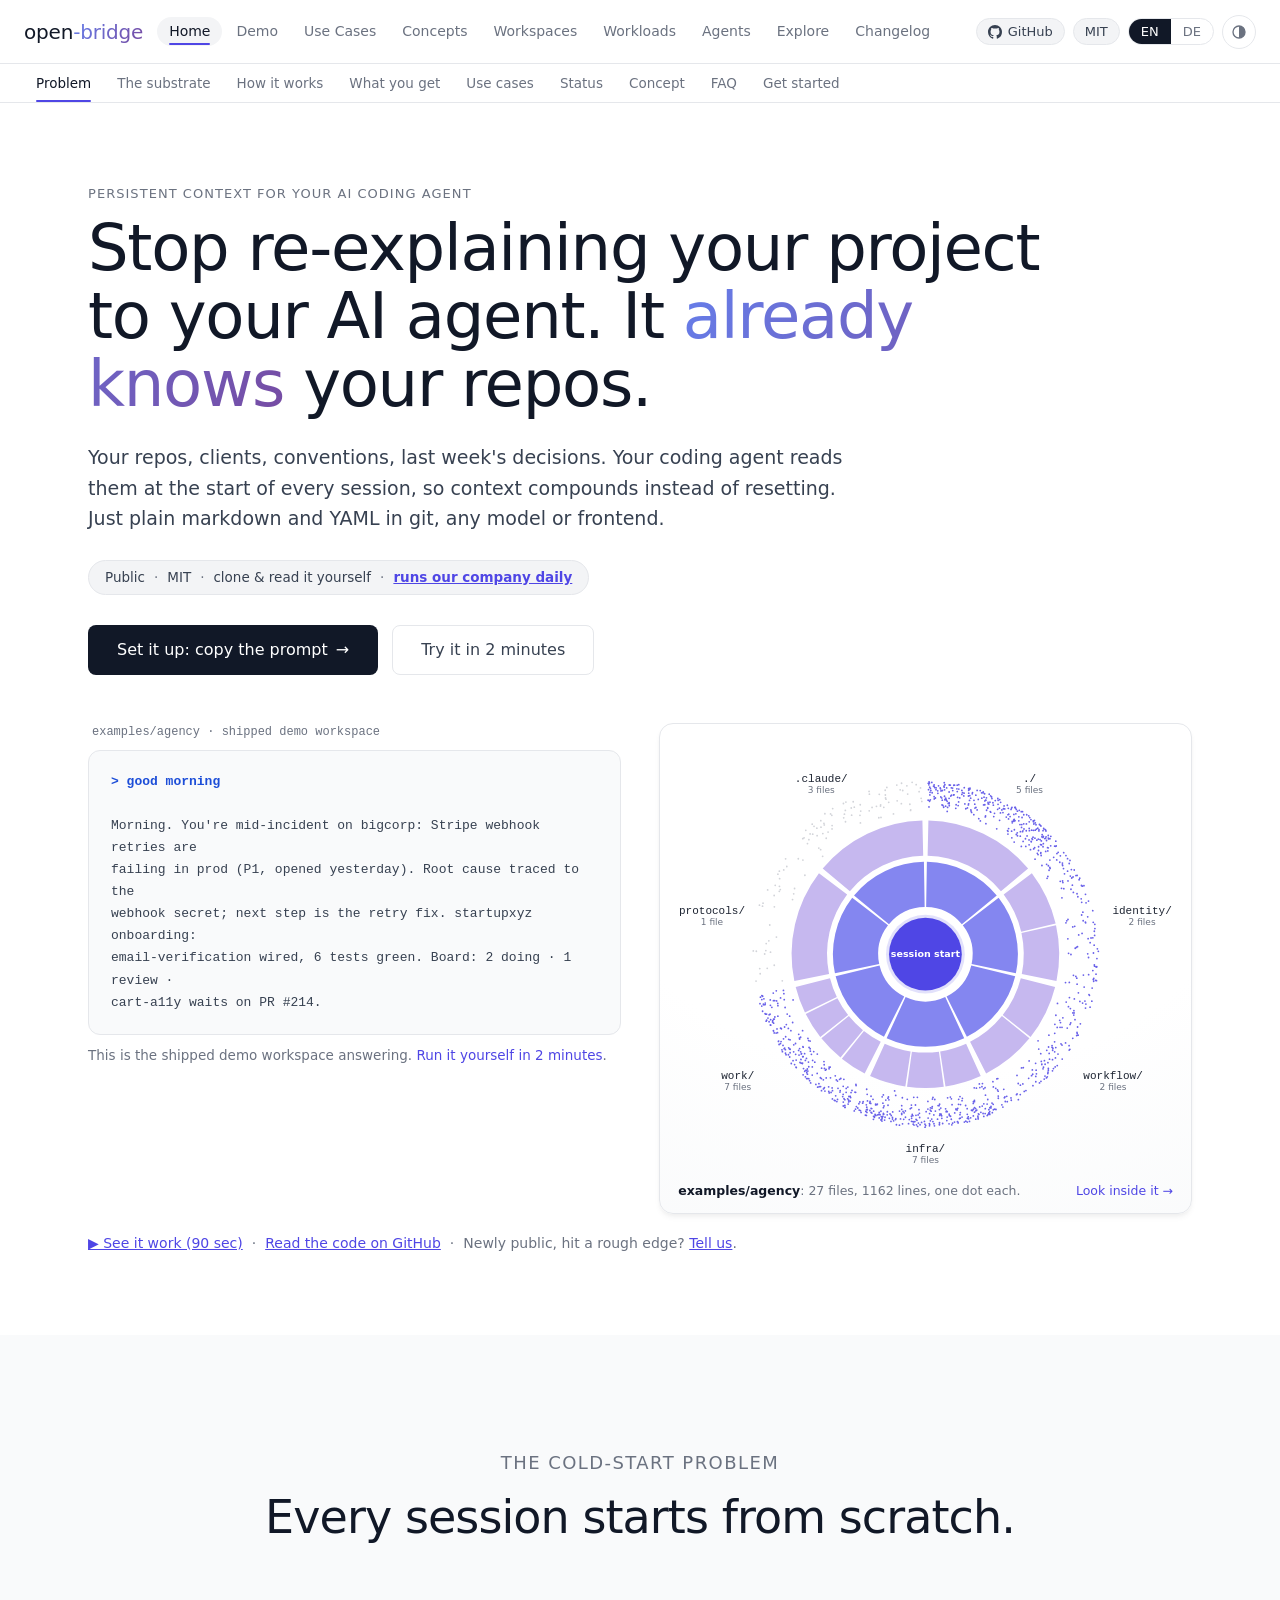
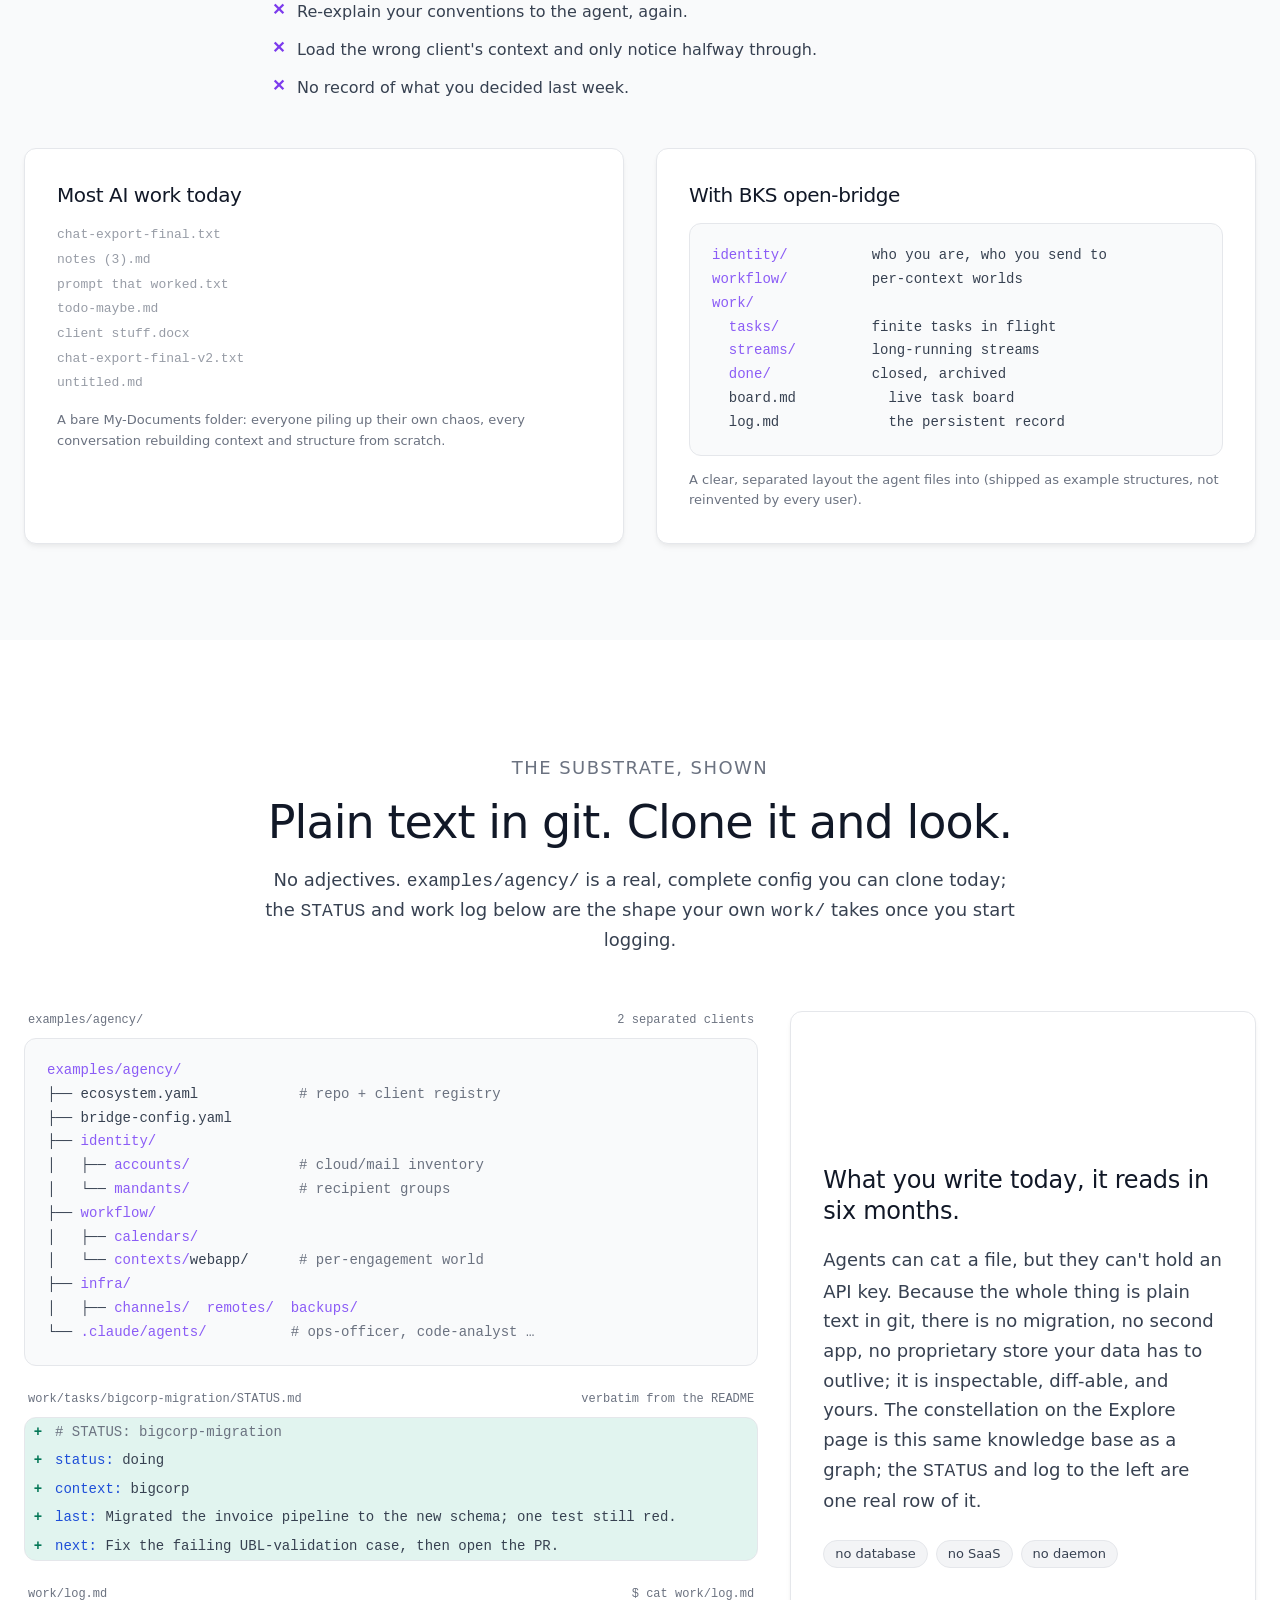
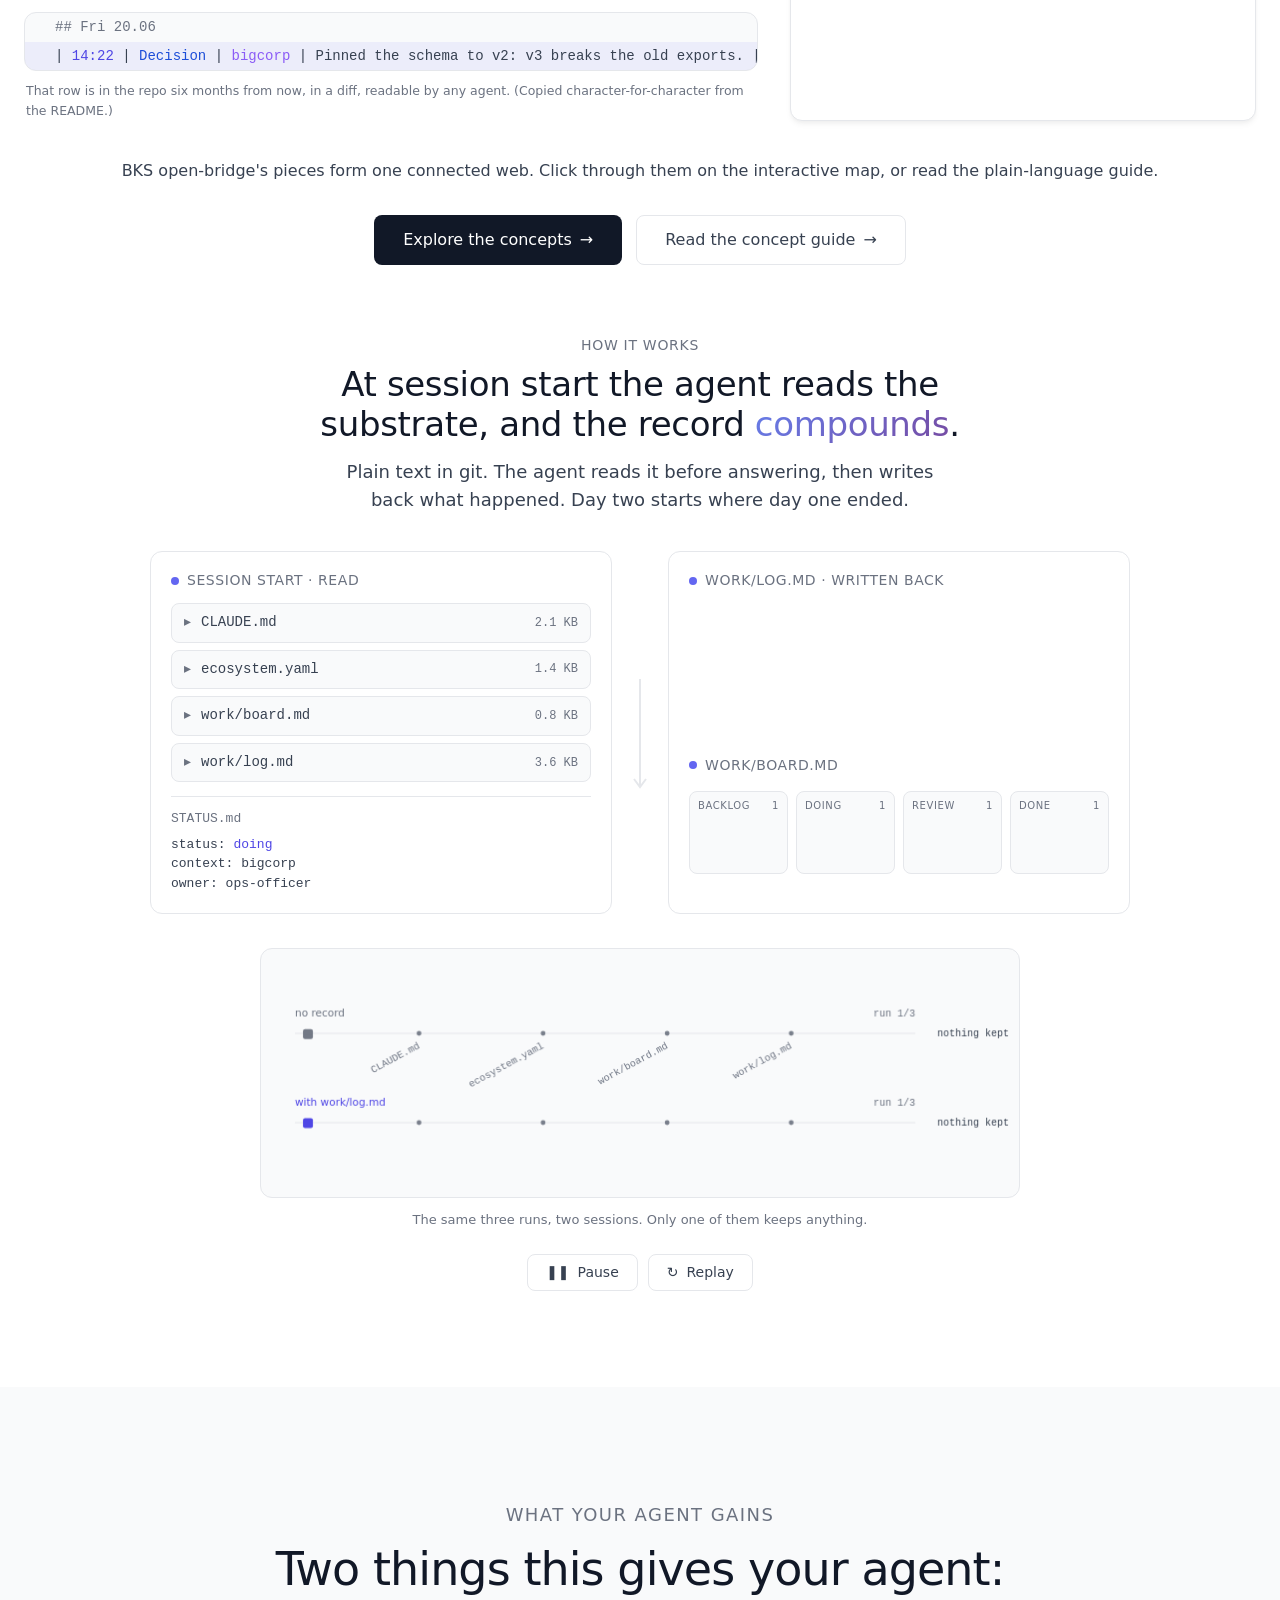
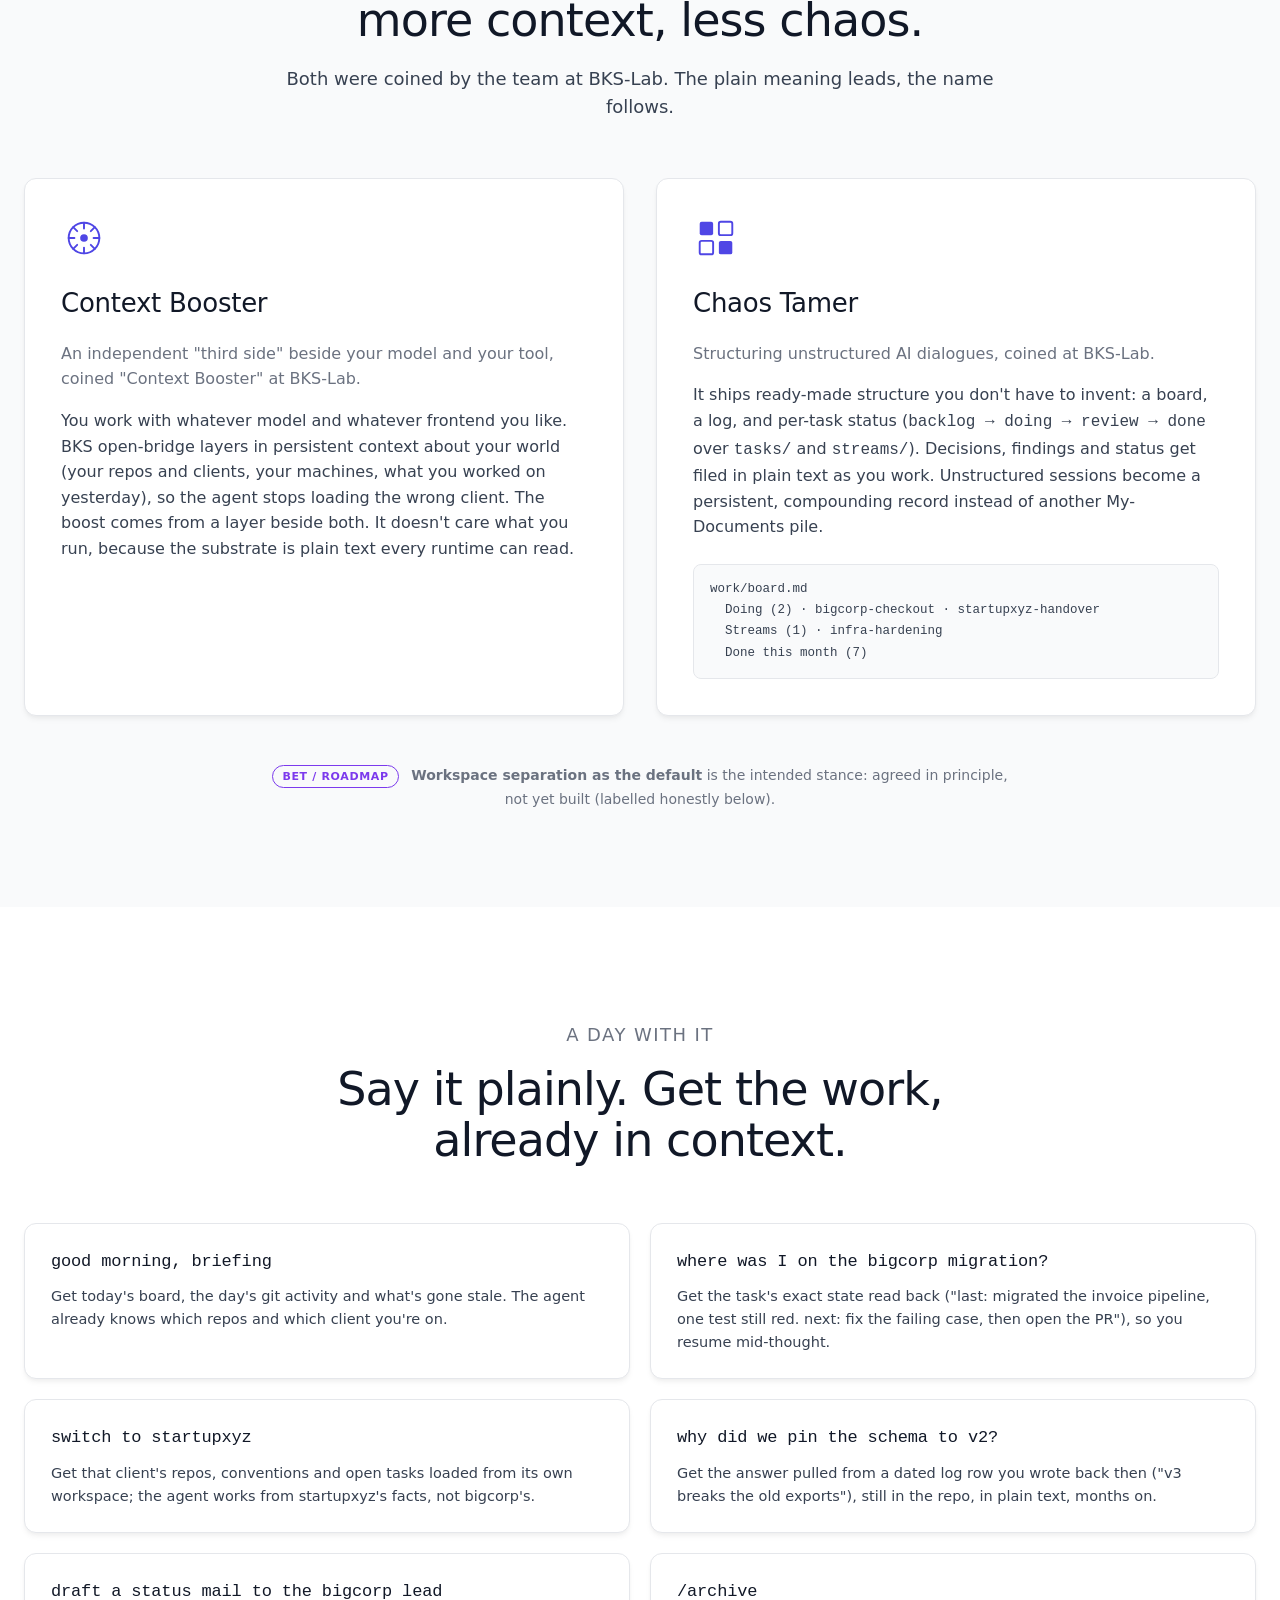
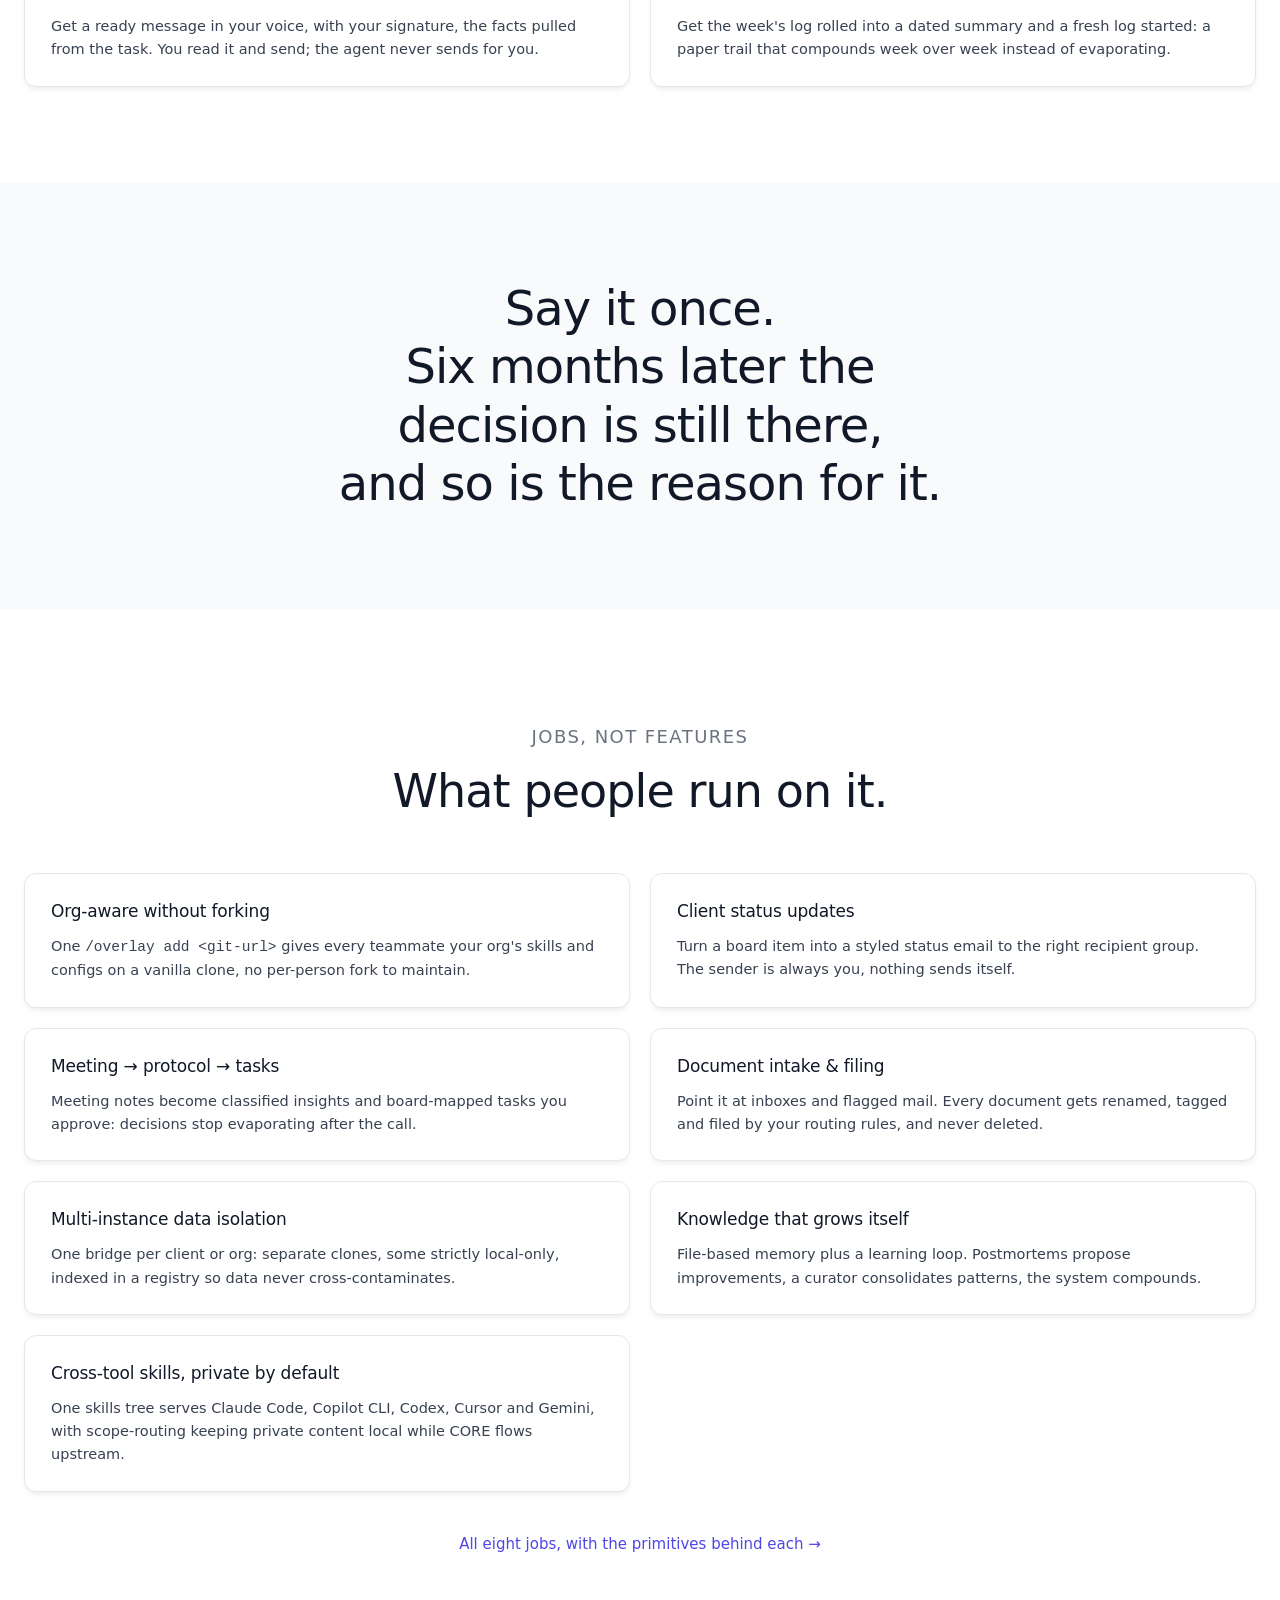
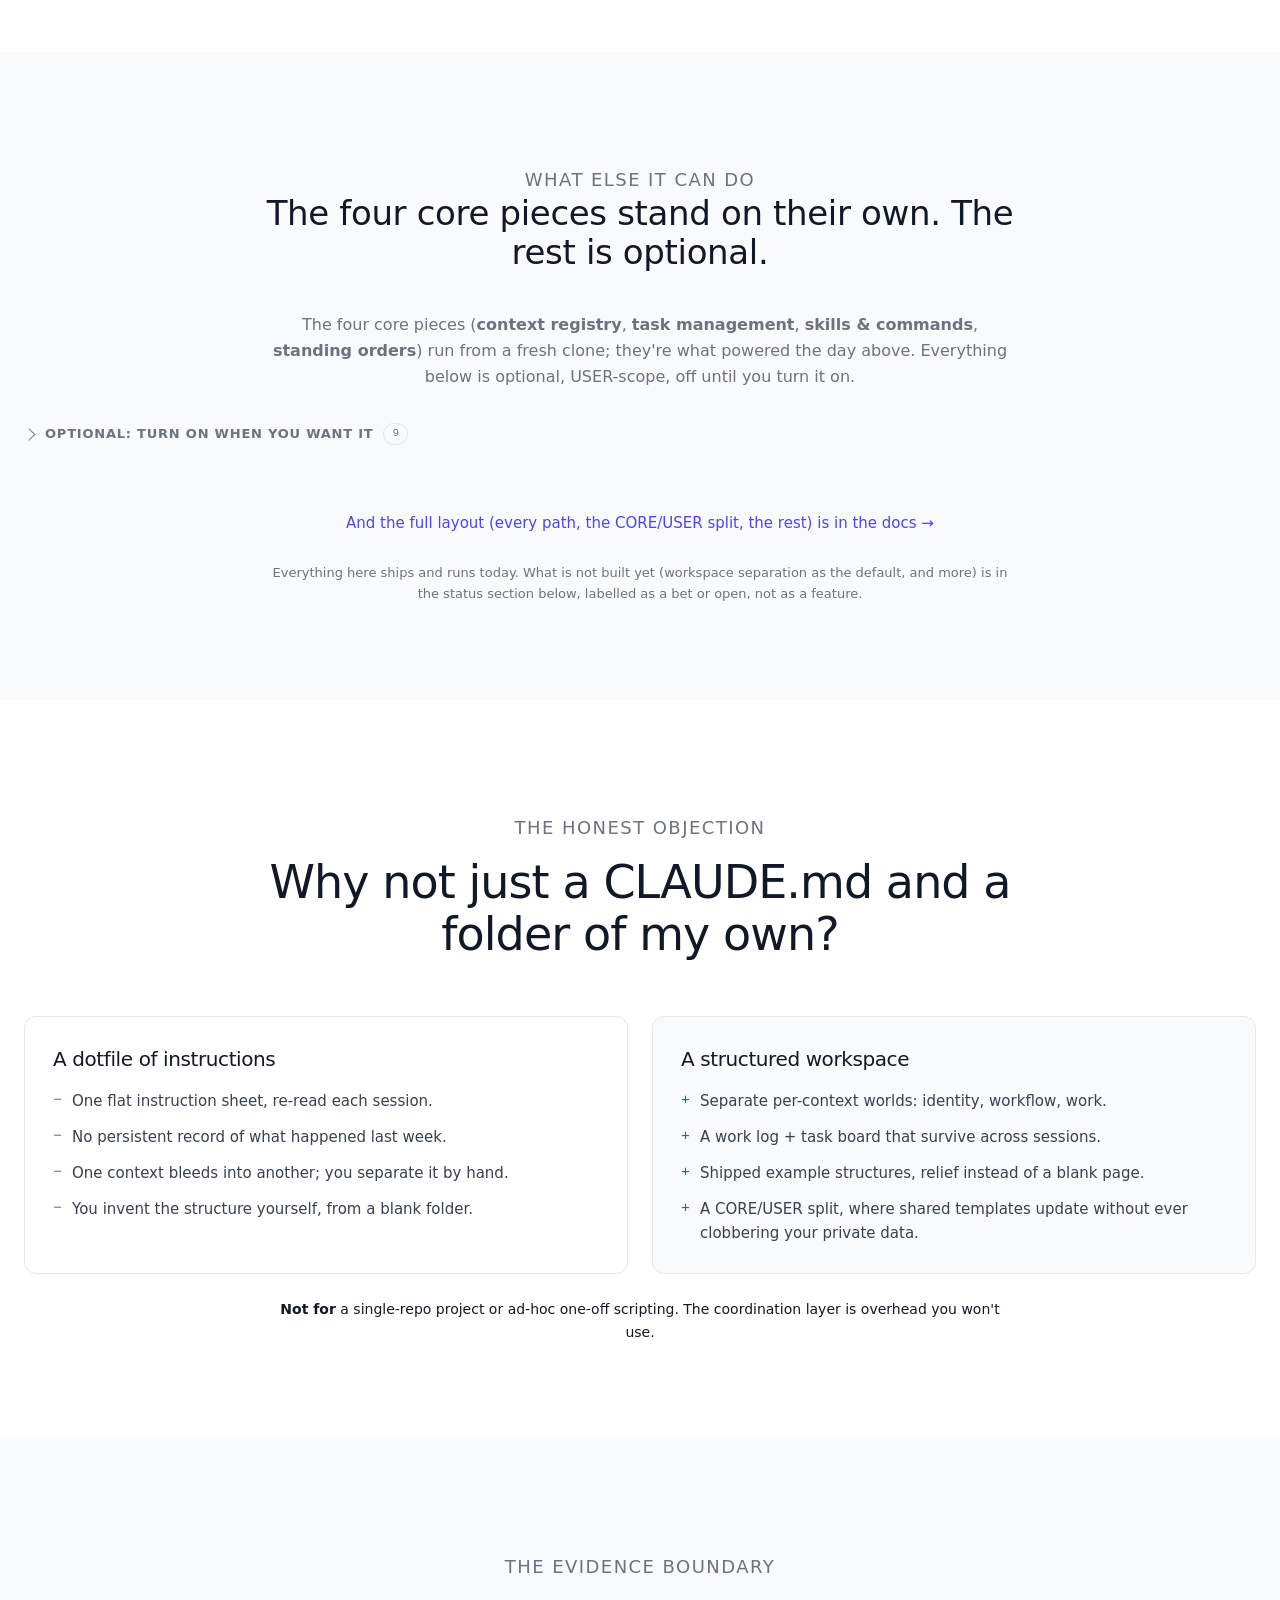
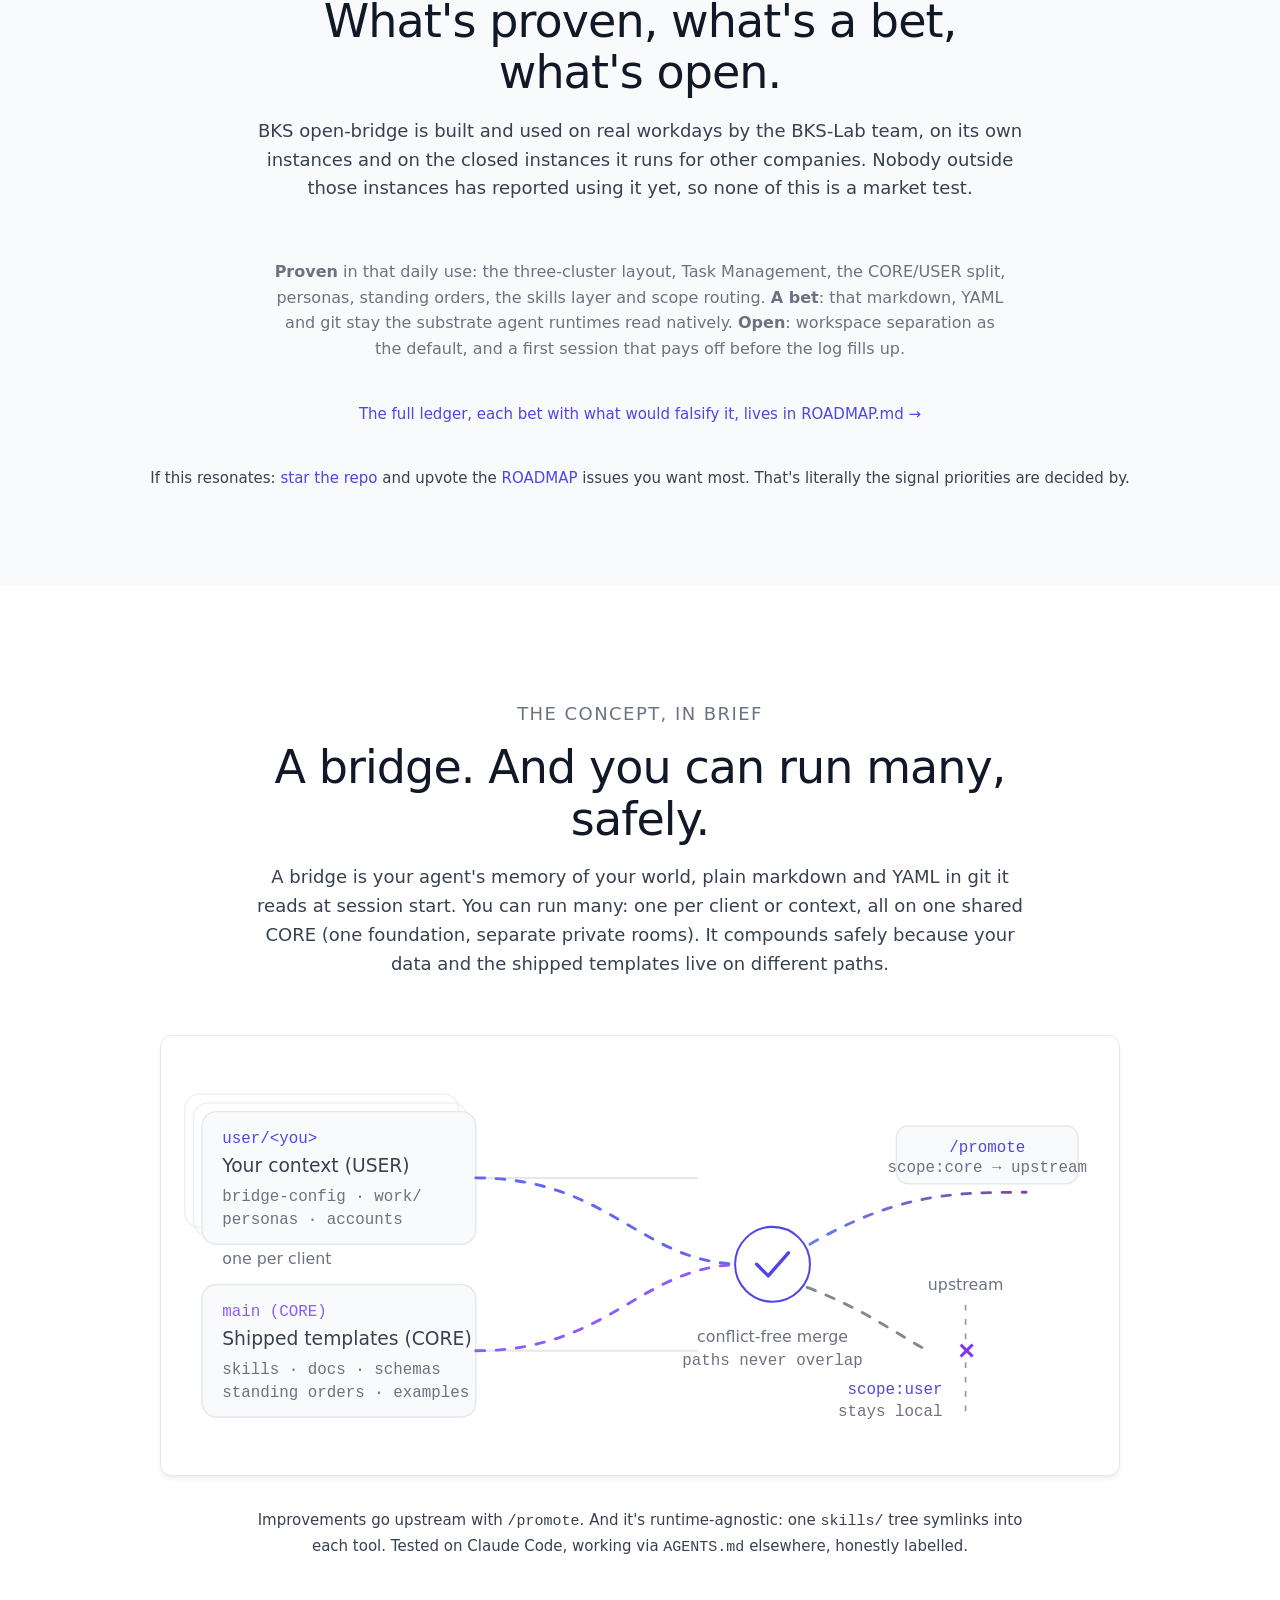
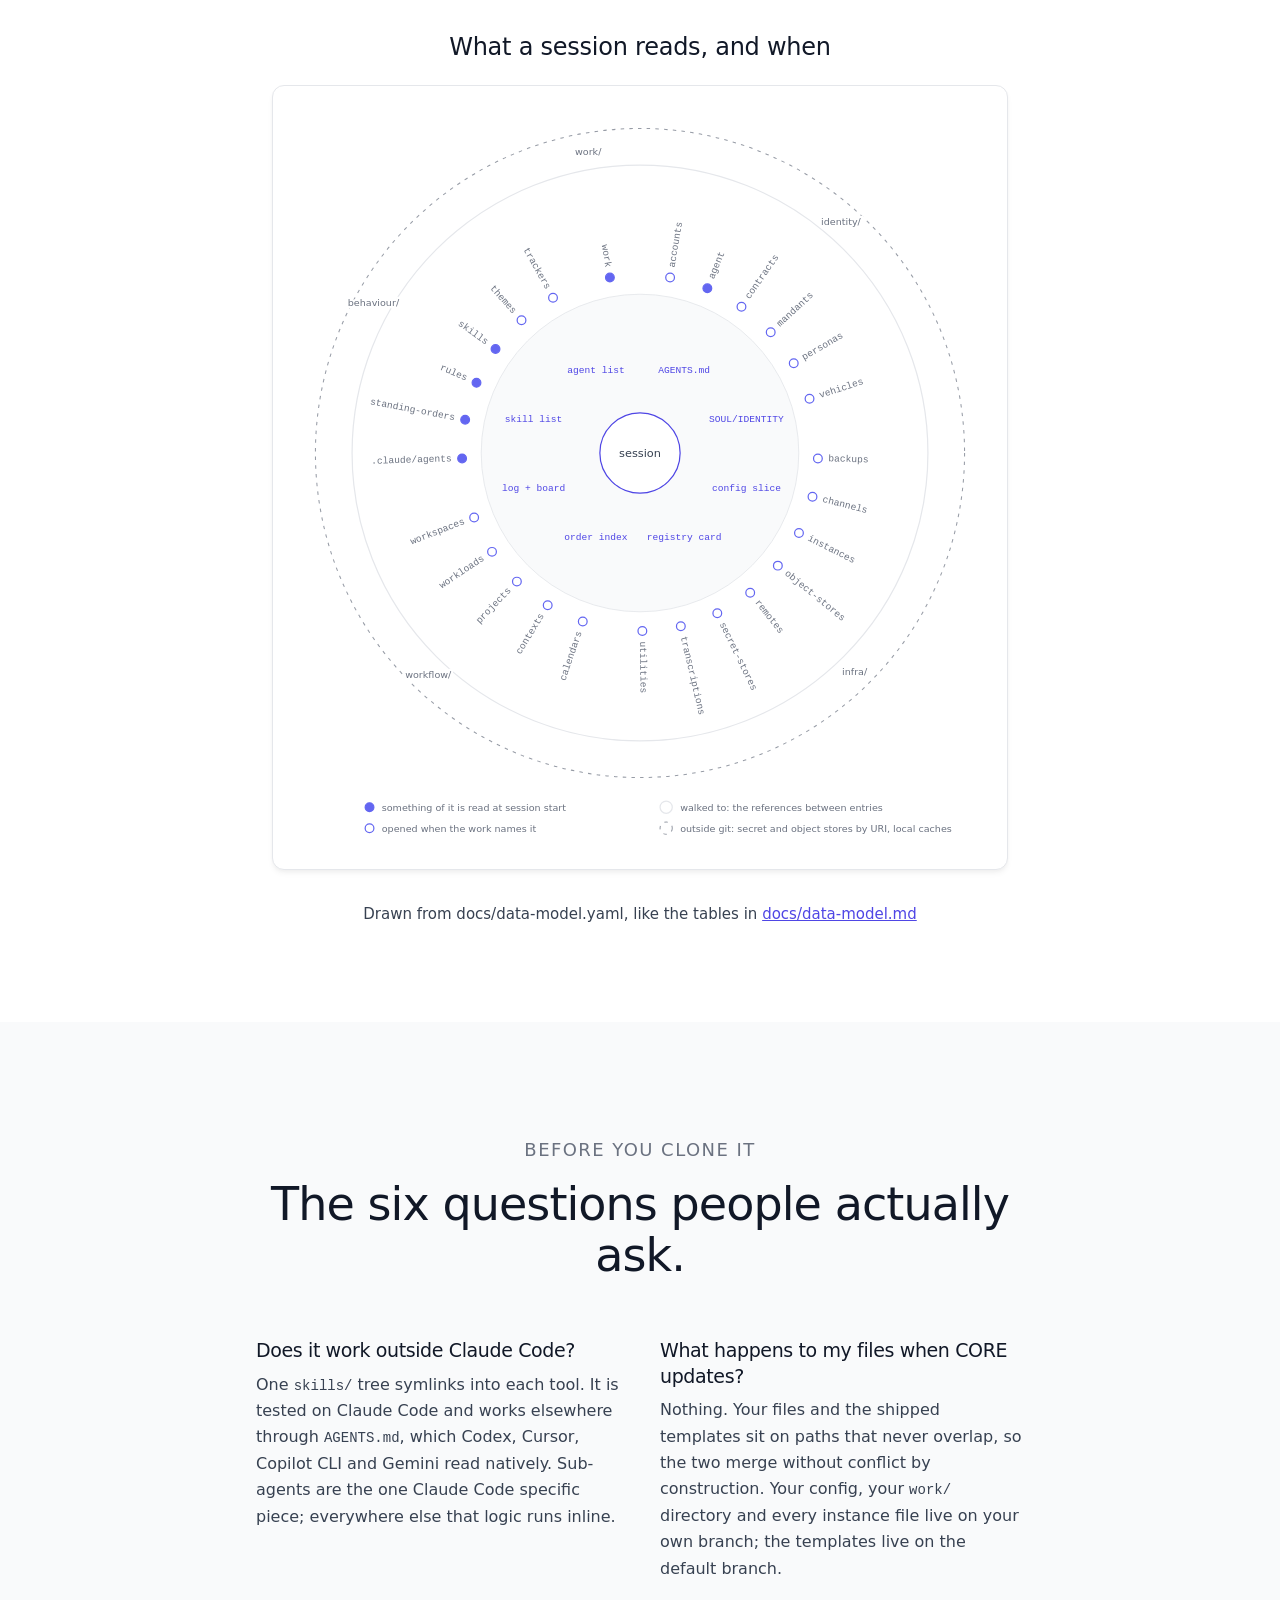
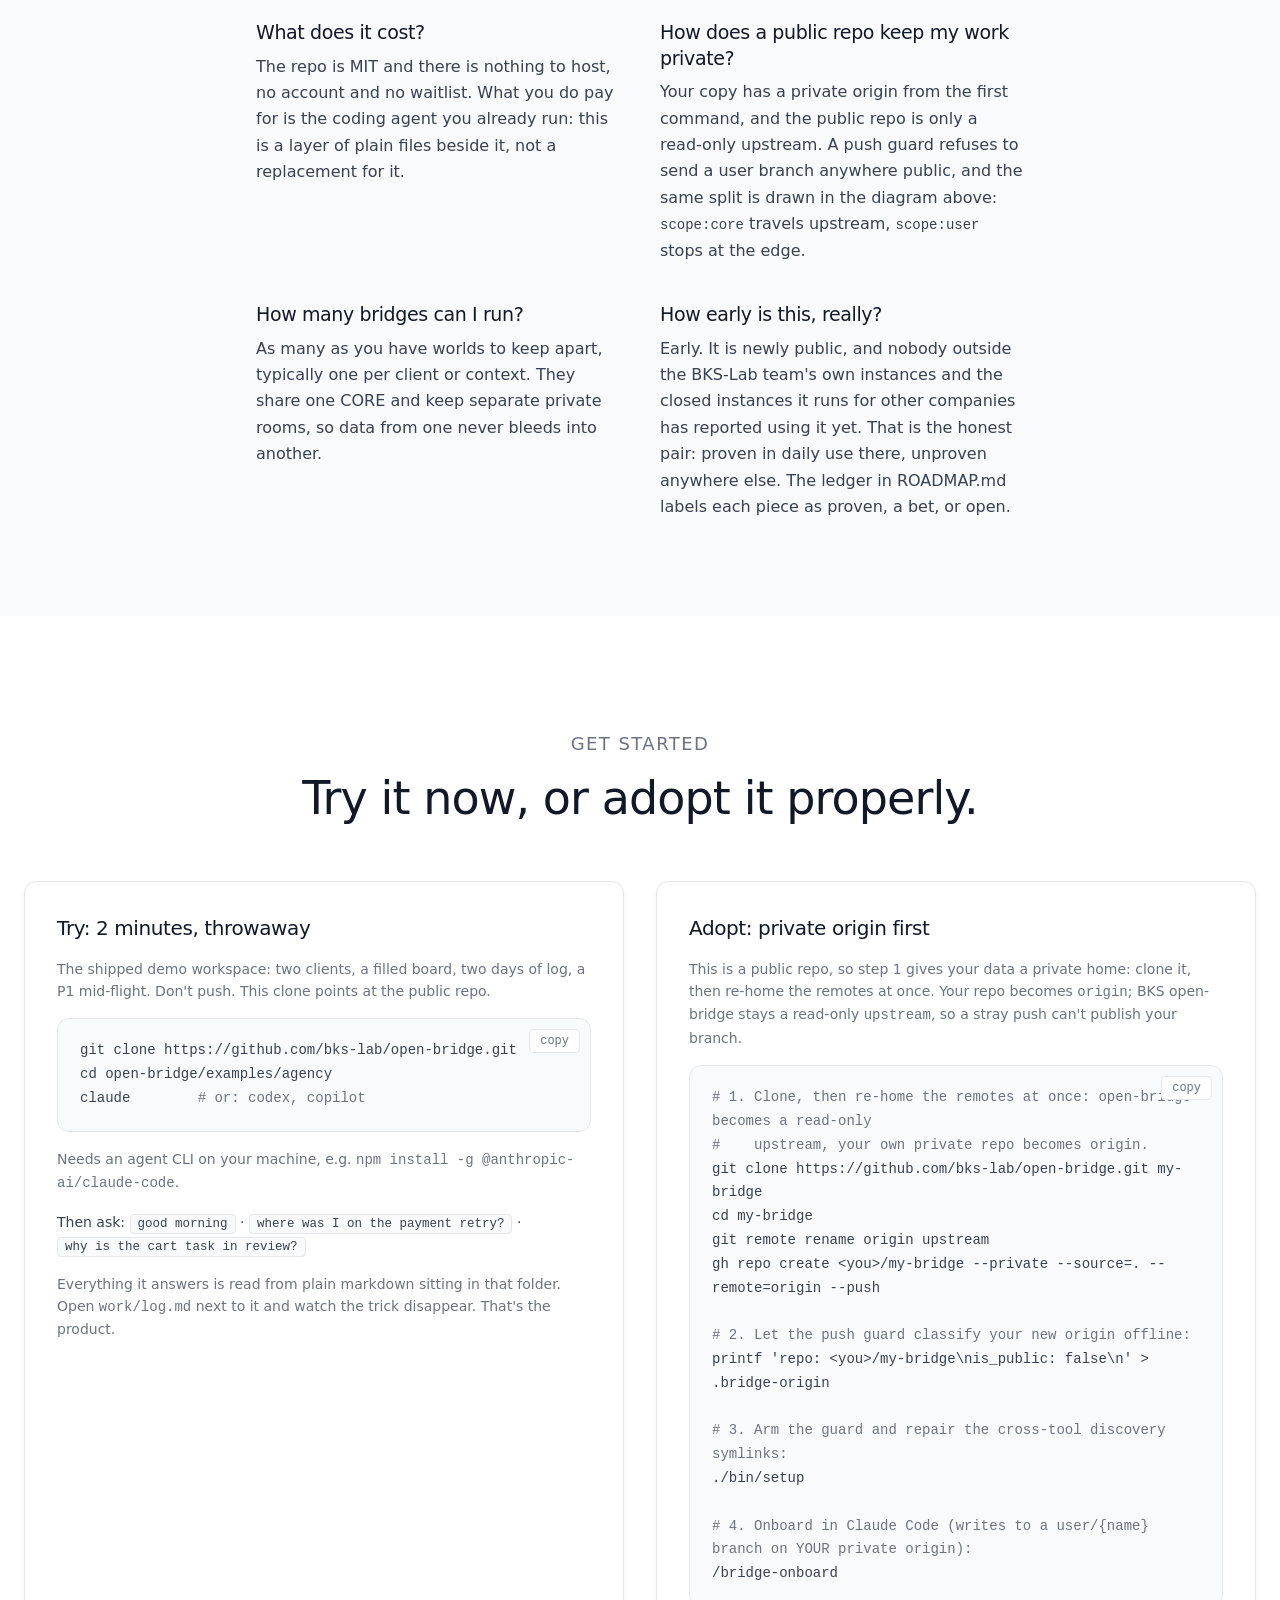
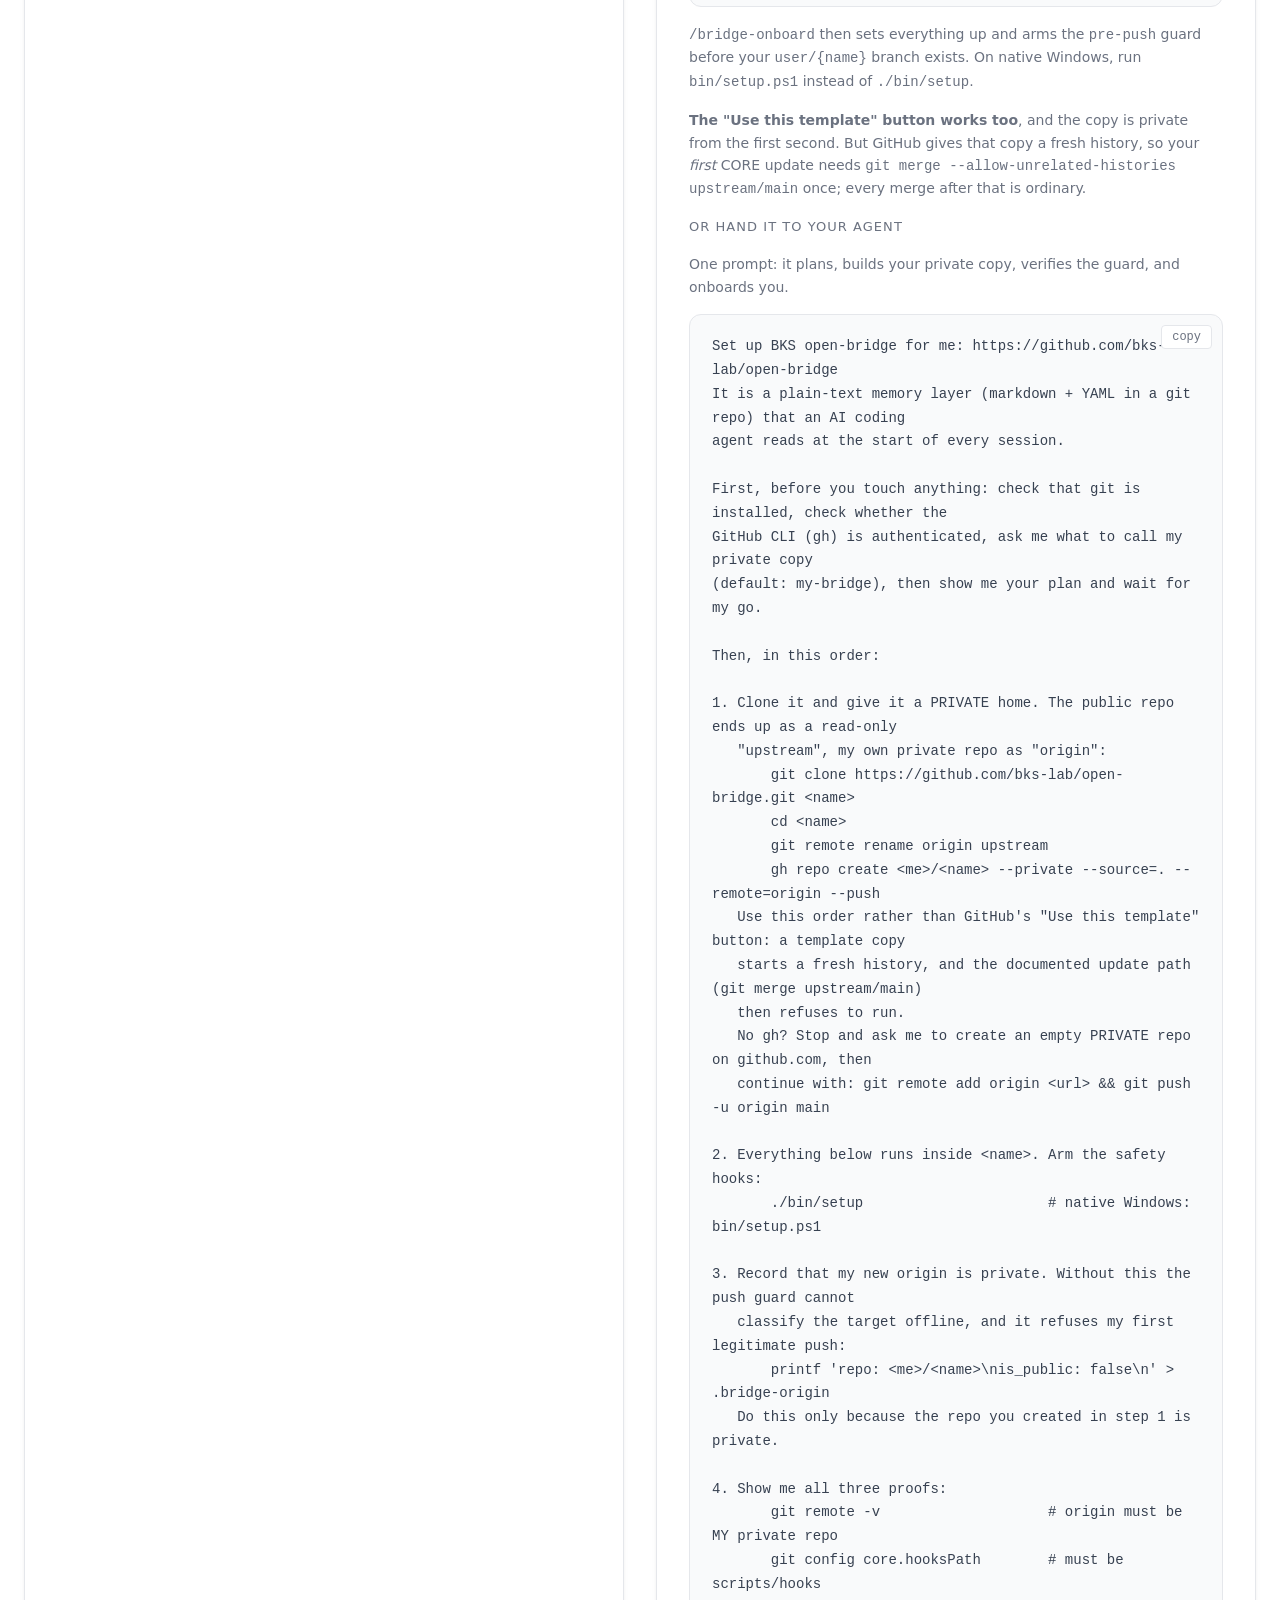
==== commit 39db1ba0: "docs(site): one ledger in ROADMAP, the team instead of a head count, the product name in AGENTS.md i" ====
--- a/docs/index.html
+++ b/docs/index.html
@@ -1131,7 +1131,7 @@
 
     <p class="cap-more reveal"><a href="https://github.com/bks-lab/open-bridge/tree/main/docs" target="_blank" rel="noopener"><span data-lang="en">And the full layout (every path, the CORE/USER split, the rest) is in the docs →</span><span data-lang="de">Und das ganze Layout (jeder Pfad, der CORE/USER-Split, der Rest) steht in den Docs →</span></a></p>
 
-    <p class="cap-honesty reveal"><span data-lang="en">Everything here ships and runs today. Roadmap items (workspace separation as the default, and more) live in the honesty board below, labelled as bets, not features.</span><span data-lang="de">Alles hier wird mitgeliefert und läuft heute. Roadmap-Punkte wie die Workspace-Trennung als Default stehen unten im Status-Board, als Wetten gekennzeichnet, nicht als Features.</span></p>
+    <p class="cap-honesty reveal"><span data-lang="en">Everything here ships and runs today. What is not built yet (workspace separation as the default, and more) is in the status section below, labelled as a bet or open, not as a feature.</span><span data-lang="de">Alles hier wird mitgeliefert und läuft heute. Was noch nicht gebaut ist, etwa die Workspace-Trennung als Default, steht unten im Status-Abschnitt, als Wette oder offen gekennzeichnet, nicht als Feature.</span></p>
   </div>
 </section>
 
@@ -1174,38 +1174,11 @@
     <div class="sec-head reveal">
       <p class="eyebrow"><span data-lang="en">The evidence boundary</span><span data-lang="de">Die Beweis-Grenze</span></p>
       <h2 class="h1"><span data-lang="en">What's proven, what's a bet, what's open.</span><span data-lang="de">Was bewiesen ist, was eine Wette ist, was offen ist.</span></h2>
-      <p><span data-lang="en">BKS open-bridge runs the company that builds it; every feature exists because we needed it on a real workday. You're early: it's newly public, no external users yet. The ledger below says exactly what that means.</span><span data-lang="de">BKS open-bridge betreibt die Firma, die es baut. Jedes Feature existiert, weil wir es an einem echten Arbeitstag gebraucht haben. Du bist früh dran: frisch öffentlich, noch ohne externe Nutzer. Was genau das heißt, steht ehrlich im Status-Board.</span></p>
-    </div>
-
-    <div class="board3 reveal">
-      <div class="bcol proven">
-        <div class="head"><span class="dot"></span><span class="t">Proven</span><span class="s" data-lang="en">built · self-used N=2</span><span class="s" data-lang="de">gebaut · selbst genutzt N=2</span></div>
-        <ul>
-          <li><span data-lang="en">The three-cluster layout (<b>identity / infra / workflow</b>), the Task-Management system (board, log, per-task STATUS), the CORE/USER branch split, personas, standing orders, and the skills layer all run from a fresh clone today.</span><span data-lang="de">Das Drei-Cluster-Layout (<b>identity / infra / workflow</b>), das Task-Management (Board, Log, Per-Task-STATUS), der CORE/USER-Branch-Split, Personas, Standing Orders und die Skills-Schicht laufen heute direkt aus einem frischen Clone heraus.</span></li>
-          <li><span data-lang="en"><b>Scope-routing works in practice</b>: each file carries a scope (core / org / user); <code>/promote</code> routes per scope. Demonstrated, not theoretical.</span><span data-lang="de"><b>Scope-Routing funktioniert in der Praxis</b>: jede Datei trägt einen Scope (core / org / user); <code>/promote</code> routet pro Scope (demonstriert, nicht theoretisch).</span></li>
-          <li><span data-lang="en"><b>GitHub task sync works</b> for our own use: the agent already knows whether a task also exists in GitHub and syncs it. Jira is untested.</span><span data-lang="de"><b>GitHub-Task-Sync funktioniert</b> für unseren Eigengebrauch. Der Agent weiß bereits, ob ein Task auch in GitHub existiert, und syncht ihn. Jira ist ungetestet.</span></li>
-        </ul>
-      </div>
-
-      <div class="bcol bet">
-        <div class="head"><span class="dot"></span><span class="t">Bet</span><span class="s" data-lang="en">falsifiable wagers</span><span class="s" data-lang="de">falsifizierbare Wetten</span></div>
-        <ul>
-          <li><span data-lang="en"><b>Markdown + YAML + git</b> is the substrate each new generation of agent runtimes keeps reading natively, because models read text, not a vendor API. <em>Falsified if</em> the dominant stack forces a vendor schema (Notion-MCP / Linear-MCP) as the standard.</span><span data-lang="de"><b>Markdown + YAML + Git</b> ist das Substrat, das jede neue Generation von Agenten-Runtimes nativ weiterliest, weil Modelle Text lesen, keine Vendor-API. <em>Falsifiziert, wenn</em> der dominante Stack ein Vendor-Schema (Notion-MCP / Linear-MCP) als Standard erzwingt.</span></li>
-          <li><span data-lang="en">A <b>lean, opinionated, MIT-OSS method</b> beats a vendor workflow-builder for users who want to switch models freely. <em>Falsified if</em> Cursor/Anthropic ship a first-class markdown-in-git mode.</span><span data-lang="de">Eine <b>schlanke, meinungsstarke MIT-OSS-Methode</b> schlägt einen Vendor-Workflow-Builder für Nutzer, die Modelle frei wechseln wollen. <em>Falsifiziert, wenn</em> Cursor/Anthropic einen erstklassigen Markdown-in-Git-Modus liefern.</span></li>
-          <li><span data-lang="en"><b>Workspace separation as a hard default</b>, once built, is the right call for most users, not an opt-in switch (the default itself is still on the roadmap; see Open).</span><span data-lang="de"><b>Workspace-Trennung als harter Default</b> ist, sobald gebaut, für die meisten Nutzer die richtige Wahl, kein Opt-in-Schalter (der Default selbst steht noch auf der Roadmap; siehe Open).</span></li>
-        </ul>
-      </div>
-
-      <div class="bcol open">
-        <div class="head"><span class="dot"></span><span class="t">Open</span><span class="s" data-lang="en">unsolved</span><span class="s" data-lang="de">ungelöst</span></div>
-        <ul>
-          <li><span data-lang="en"><b>Zero external users today</b>: newly public, not yet adopted. Until real users arrive, every statement about a target audience is a hypothesis, not a market test.</span><span data-lang="de"><b>Heute null externe Nutzer</b>: frisch öffentlich, noch nicht verbreitet. Bis echte Nutzer kommen, ist jede Aussage über eine Zielgruppe eine Hypothese, kein Markttest.</span></li>
-          <li><span data-lang="en"><b>Workspace-separation-as-default and the "ask if unplaceable" rule are not yet built</b> into BKS open-bridge; the hard-silo vs soft-folder default is unresolved.</span><span data-lang="de"><b>Workspace-Trennung-als-Default und die „frage, wenn unzuordenbar"-Regel sind noch nicht</b> in BKS open-bridge eingebaut; harter Silo vs. weicher Ordner ist ungeklärt.</span></li>
-          <li><span data-lang="en"><b>First-session value is thin</b>: a fresh clone gives little reward until <code>work/log.md</code> is filled.</span><span data-lang="de"><b>Der Erst-Session-Wert ist dünn</b>: ein frischer Clone gibt wenig zurück, bis <code>work/log.md</code> gefüllt ist.</span></li>
-          <li><span data-lang="en"><b>Terminology cleanup is pending</b> (work-task → Task-Management; the <code>work/</code> folder made unambiguous).</span><span data-lang="de"><b>Begriffs-Bereinigung steht aus</b> (work-task → Task-Management; der <code>work/</code>-Ordner eindeutig gemacht).</span></li>
-        </ul>
-      </div>
-    </div>
+      <p><span data-lang="en">BKS open-bridge is built and used on real workdays by the BKS-Lab team, on its own instances and on the closed instances it runs for other companies. Nobody outside those instances has reported using it yet, so none of this is a market test.</span><span data-lang="de">BKS open-bridge wird vom BKS-Lab-Team an echten Arbeitstagen gebaut und genutzt, auf den eigenen Instanzen und auf geschlossenen Instanzen, die das Team für andere Firmen betreibt. Außerhalb dieser Instanzen hat bisher niemand eine Nutzung gemeldet, ein Markttest ist das also nicht.</span></p>
+    </div>
+
+    <p class="cap-intro reveal"><span data-lang="en"><b>Proven</b> in that daily use: the three-cluster layout, Task Management, the CORE/USER split, personas, standing orders, the skills layer and scope routing. <b>A bet</b>: that markdown, YAML and git stay the substrate agent runtimes read natively. <b>Open</b>: workspace separation as the default, and a first session that pays off before the log fills up.</span><span data-lang="de"><b>Bewiesen</b> in diesem täglichen Gebrauch: das Drei-Cluster-Layout, Task Management, der CORE/USER-Split, Personas, Standing Orders, die Skills-Schicht und das Scope-Routing. <b>Eine Wette</b>: dass Markdown, YAML und Git das Substrat bleiben, das Agenten-Runtimes nativ lesen. <b>Offen</b>: Workspace-Trennung als Default und eine erste Session, die sich lohnt, bevor das Log gefüllt ist.</span></p>
+    <p class="cap-more reveal"><a href="https://github.com/bks-lab/open-bridge/blob/main/ROADMAP.md#whats-proven-whats-a-bet-whats-open" target="_blank" rel="noopener"><span data-lang="en">The full ledger, each bet with what would falsify it, lives in ROADMAP.md →</span><span data-lang="de">Das vollständige Verzeichnis, jede Wette mit dem, was sie widerlegen würde, steht in ROADMAP.md →</span></a></p>
 
     <p class="cap-more reveal"><span data-lang="en">If this resonates: <a href="https://github.com/bks-lab/open-bridge" target="_blank" rel="noopener">star the repo</a> and upvote the <a href="https://github.com/bks-lab/open-bridge/blob/main/ROADMAP.md" target="_blank" rel="noopener">ROADMAP</a> issues you want most. That's literally the signal priorities are decided by.</span><span data-lang="de">Wenn dich das anspricht: <a href="https://github.com/bks-lab/open-bridge" target="_blank" rel="noopener">Stern aufs Repo</a> und stimm für die <a href="https://github.com/bks-lab/open-bridge/blob/main/ROADMAP.md" target="_blank" rel="noopener">ROADMAP</a>-Issues, die du am dringendsten willst. Genau daraus entsteht die Priorisierung.</span></p>
   </div>
@@ -1408,7 +1381,7 @@
       </div>
       <div class="faq-item reveal">
         <h3 class="faq-q"><span data-lang="en">How early is this, really?</span><span data-lang="de">Wie früh ist das wirklich?</span></h3>
-        <p class="faq-a"><span data-lang="en">Early. It is newly public with no external users yet, and it runs the company that builds it every working day. That is the honest pair: proven in daily use by three people, unproven by anyone else. The status board above labels each piece as shipped, a bet, or open.</span><span data-lang="de">Früh. Es ist frisch öffentlich, bisher ohne externe Nutzer, und es betreibt die Firma, die es baut, an jedem Arbeitstag. Das ist das ehrliche Paar: im täglichen Gebrauch von drei Leuten bewährt, von sonst niemandem. Die Statustafel oben kennzeichnet jedes Stück als ausgeliefert, als Wette oder als offen.</span></p>
+        <p class="faq-a"><span data-lang="en">Early. It is newly public, and nobody outside the BKS-Lab team's own instances and the closed instances it runs for other companies has reported using it yet. That is the honest pair: proven in daily use there, unproven anywhere else. The ledger in ROADMAP.md labels each piece as proven, a bet, or open.</span><span data-lang="de">Früh. Es ist frisch öffentlich, und außerhalb der eigenen Instanzen des BKS-Lab-Teams und der geschlossenen Instanzen, die es für andere Firmen betreibt, hat bisher niemand eine Nutzung gemeldet. Das ist das ehrliche Paar: dort im täglichen Gebrauch bewährt, anderswo unbewiesen. Das Verzeichnis in ROADMAP.md kennzeichnet jedes Stück als bewiesen, als Wette oder als offen.</span></p>
       </div>
     </div>
   </div>
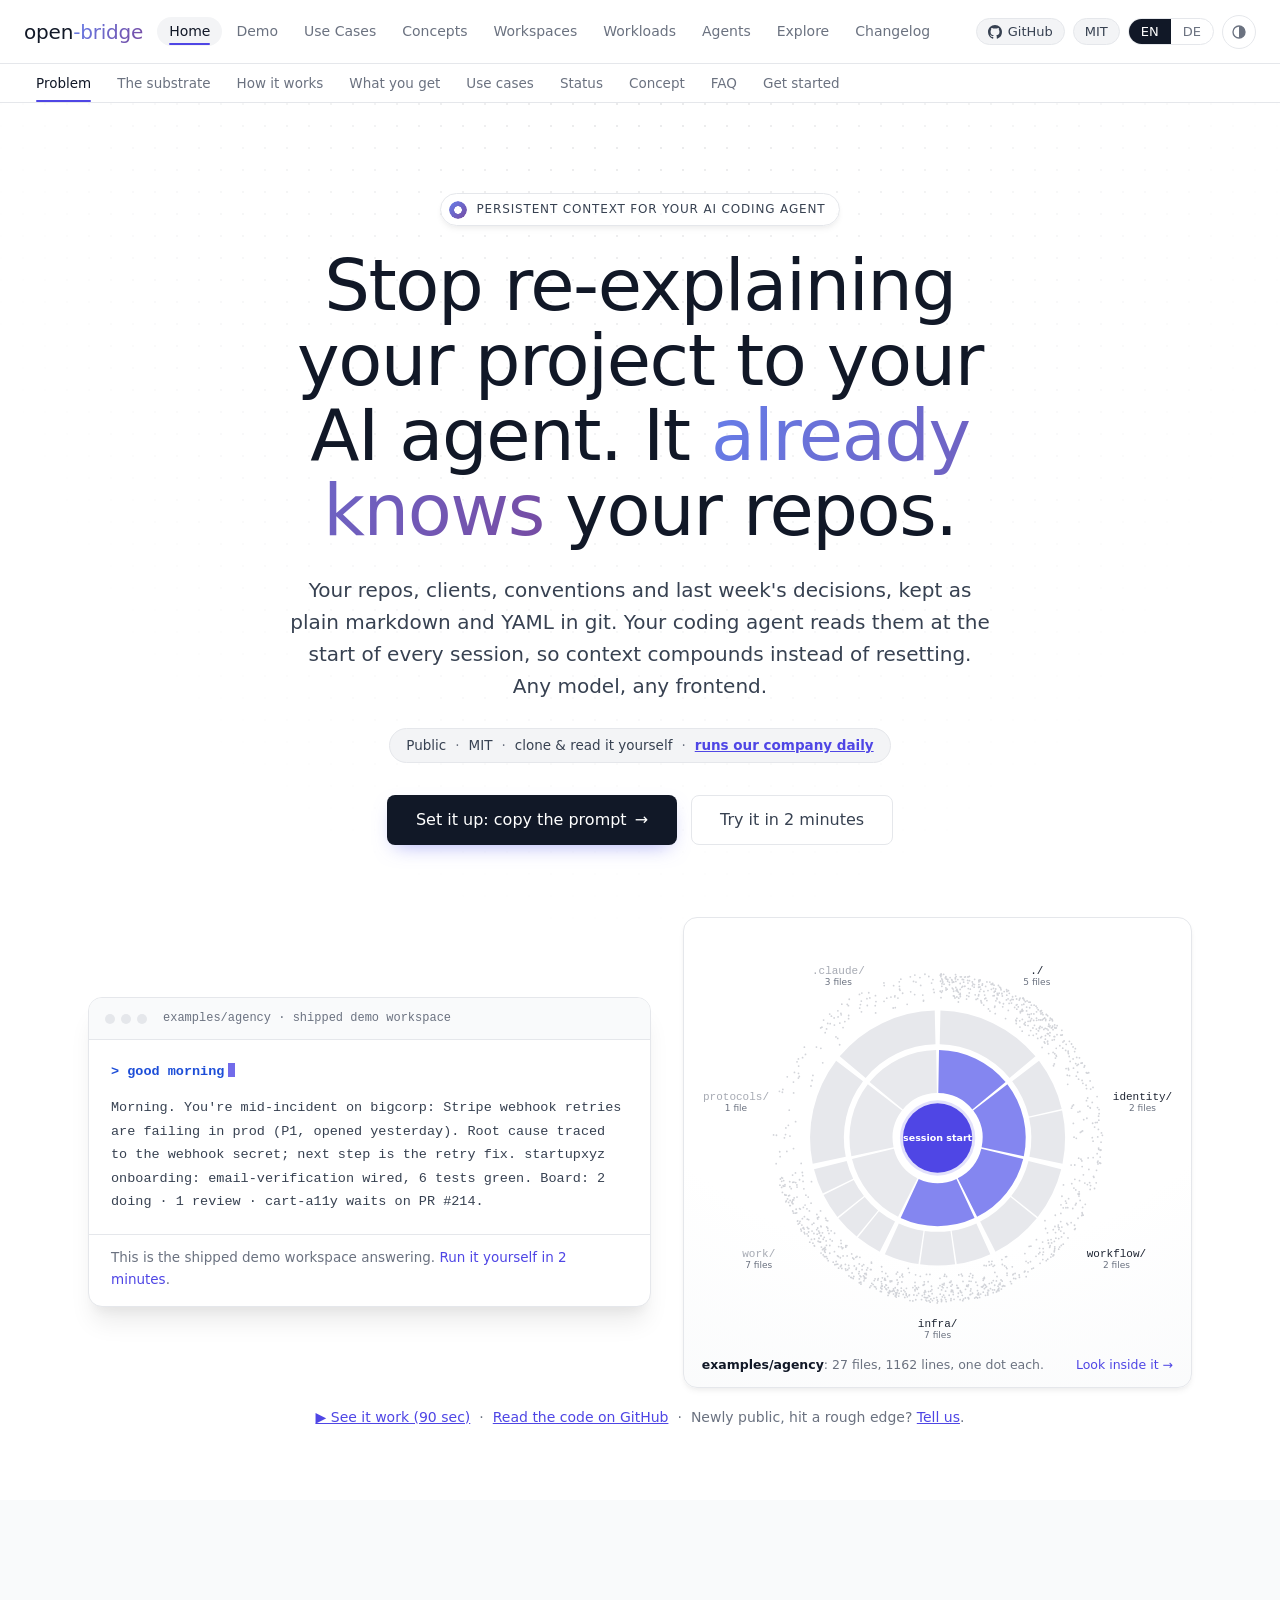
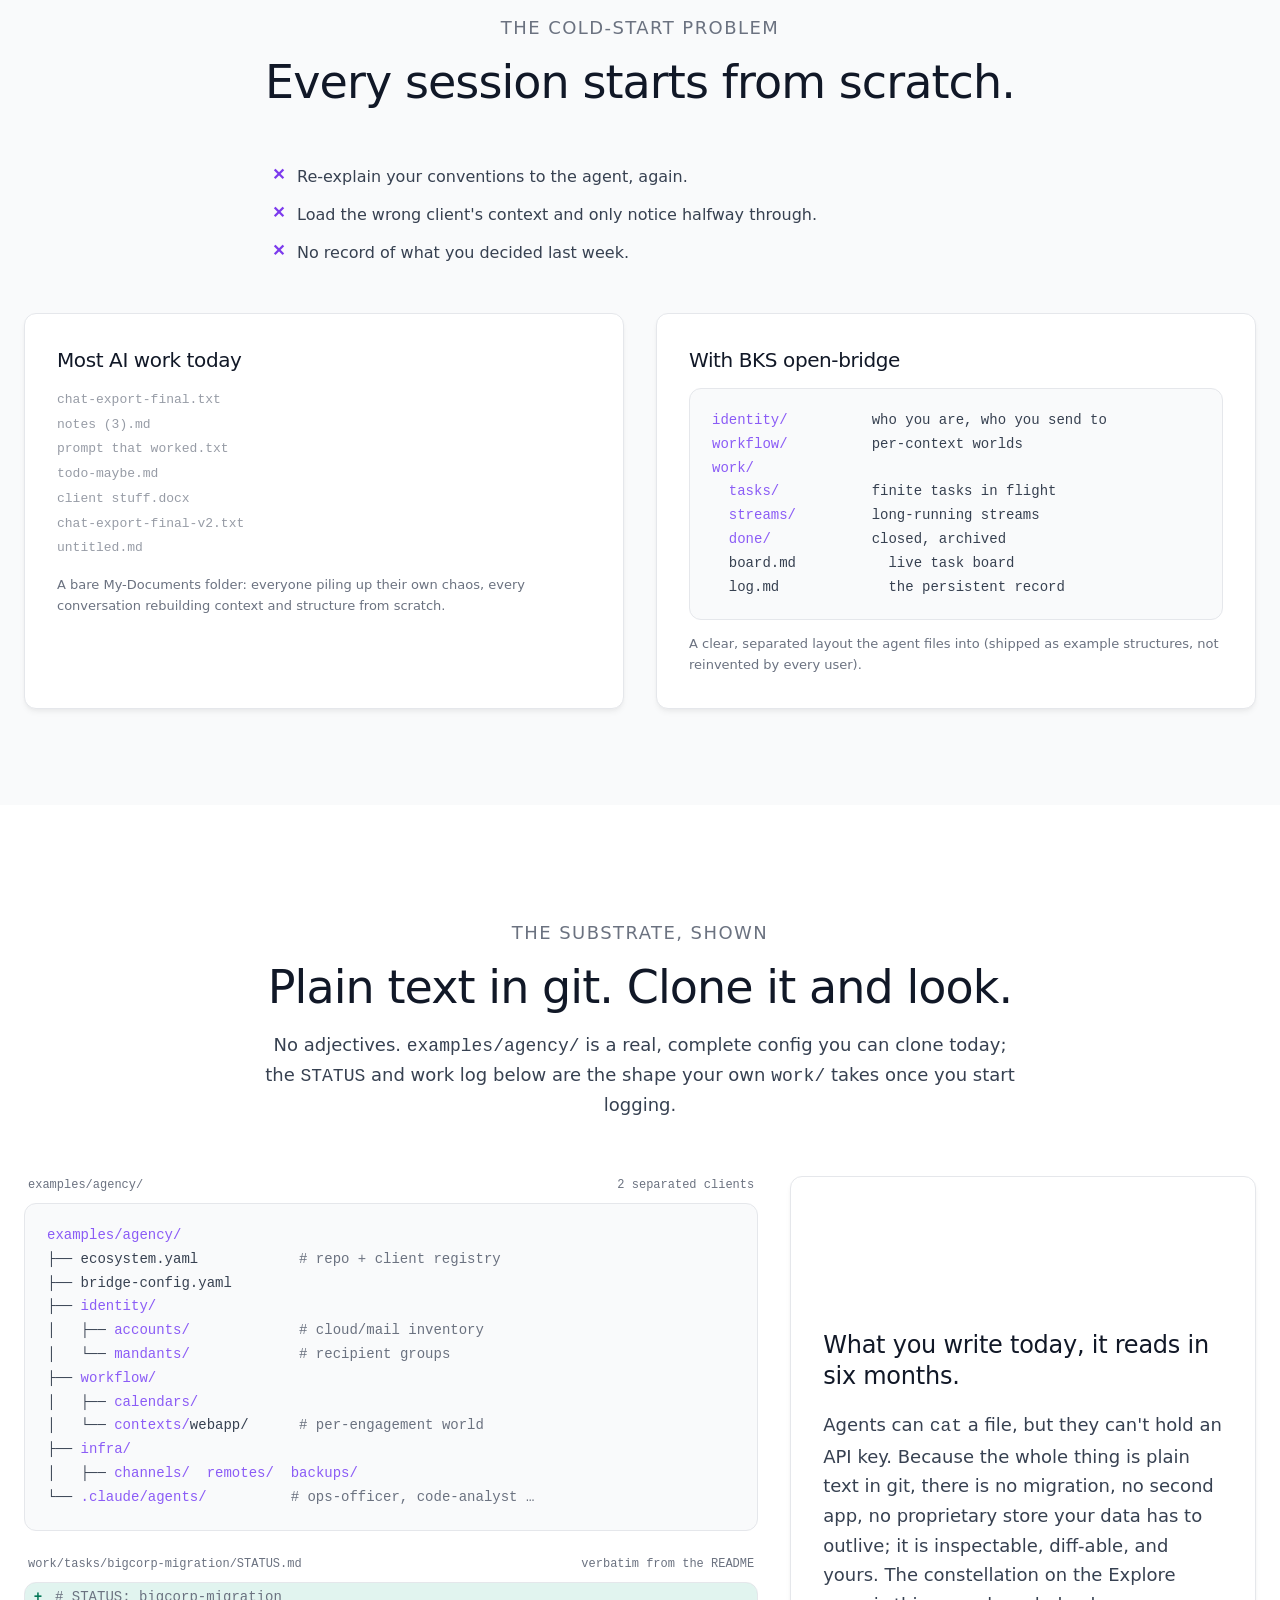
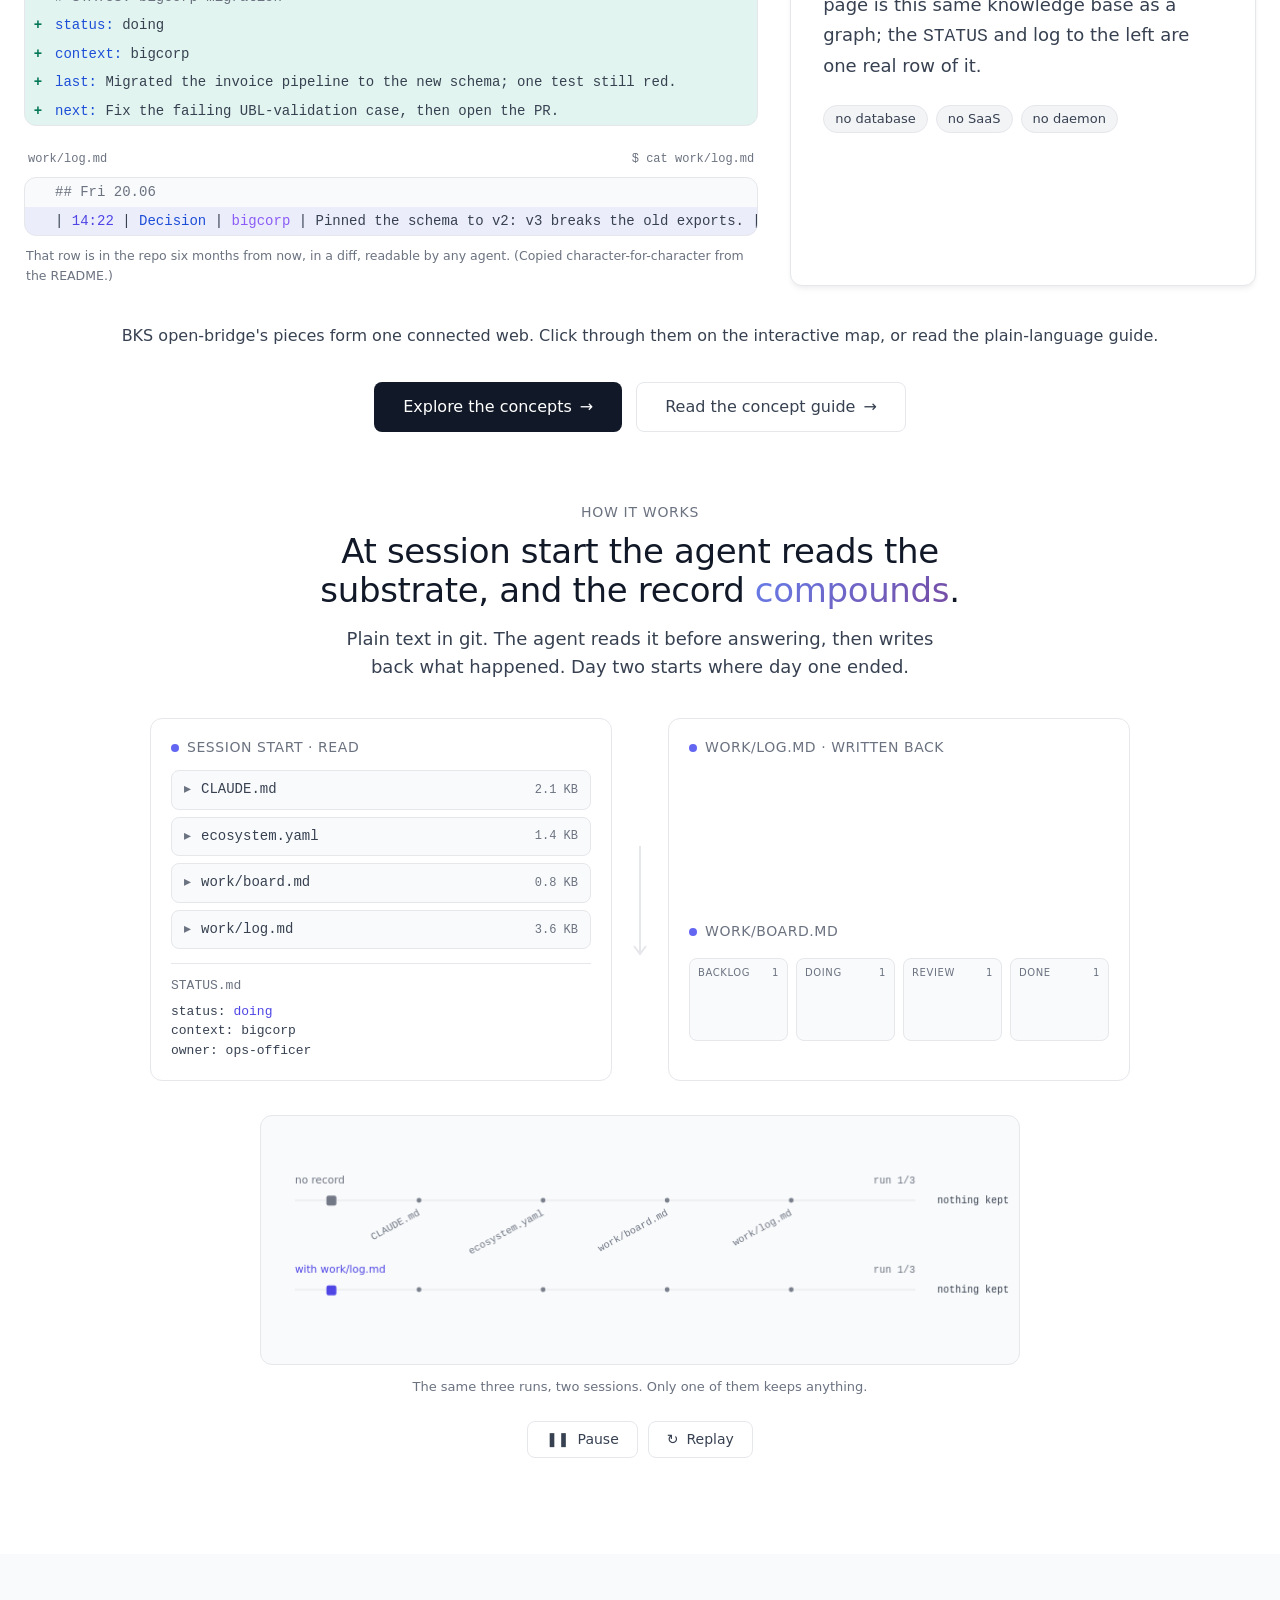
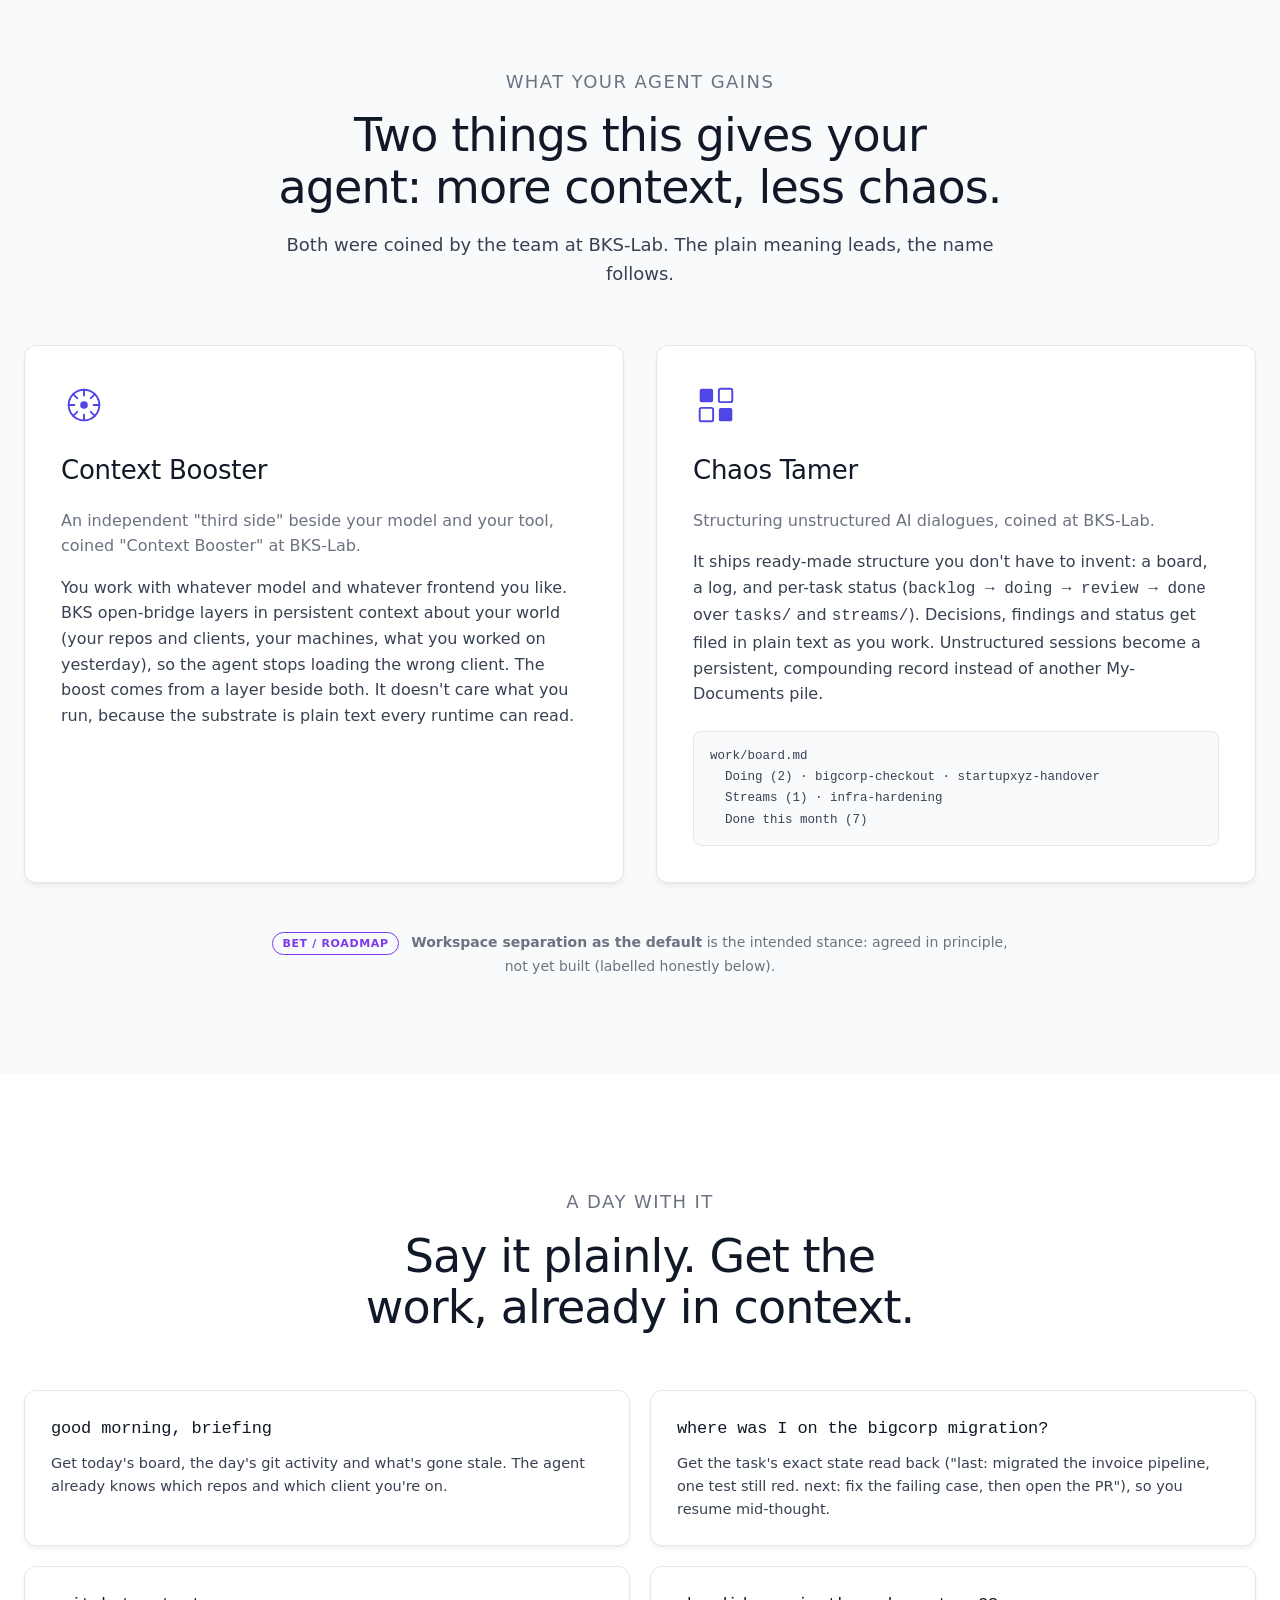
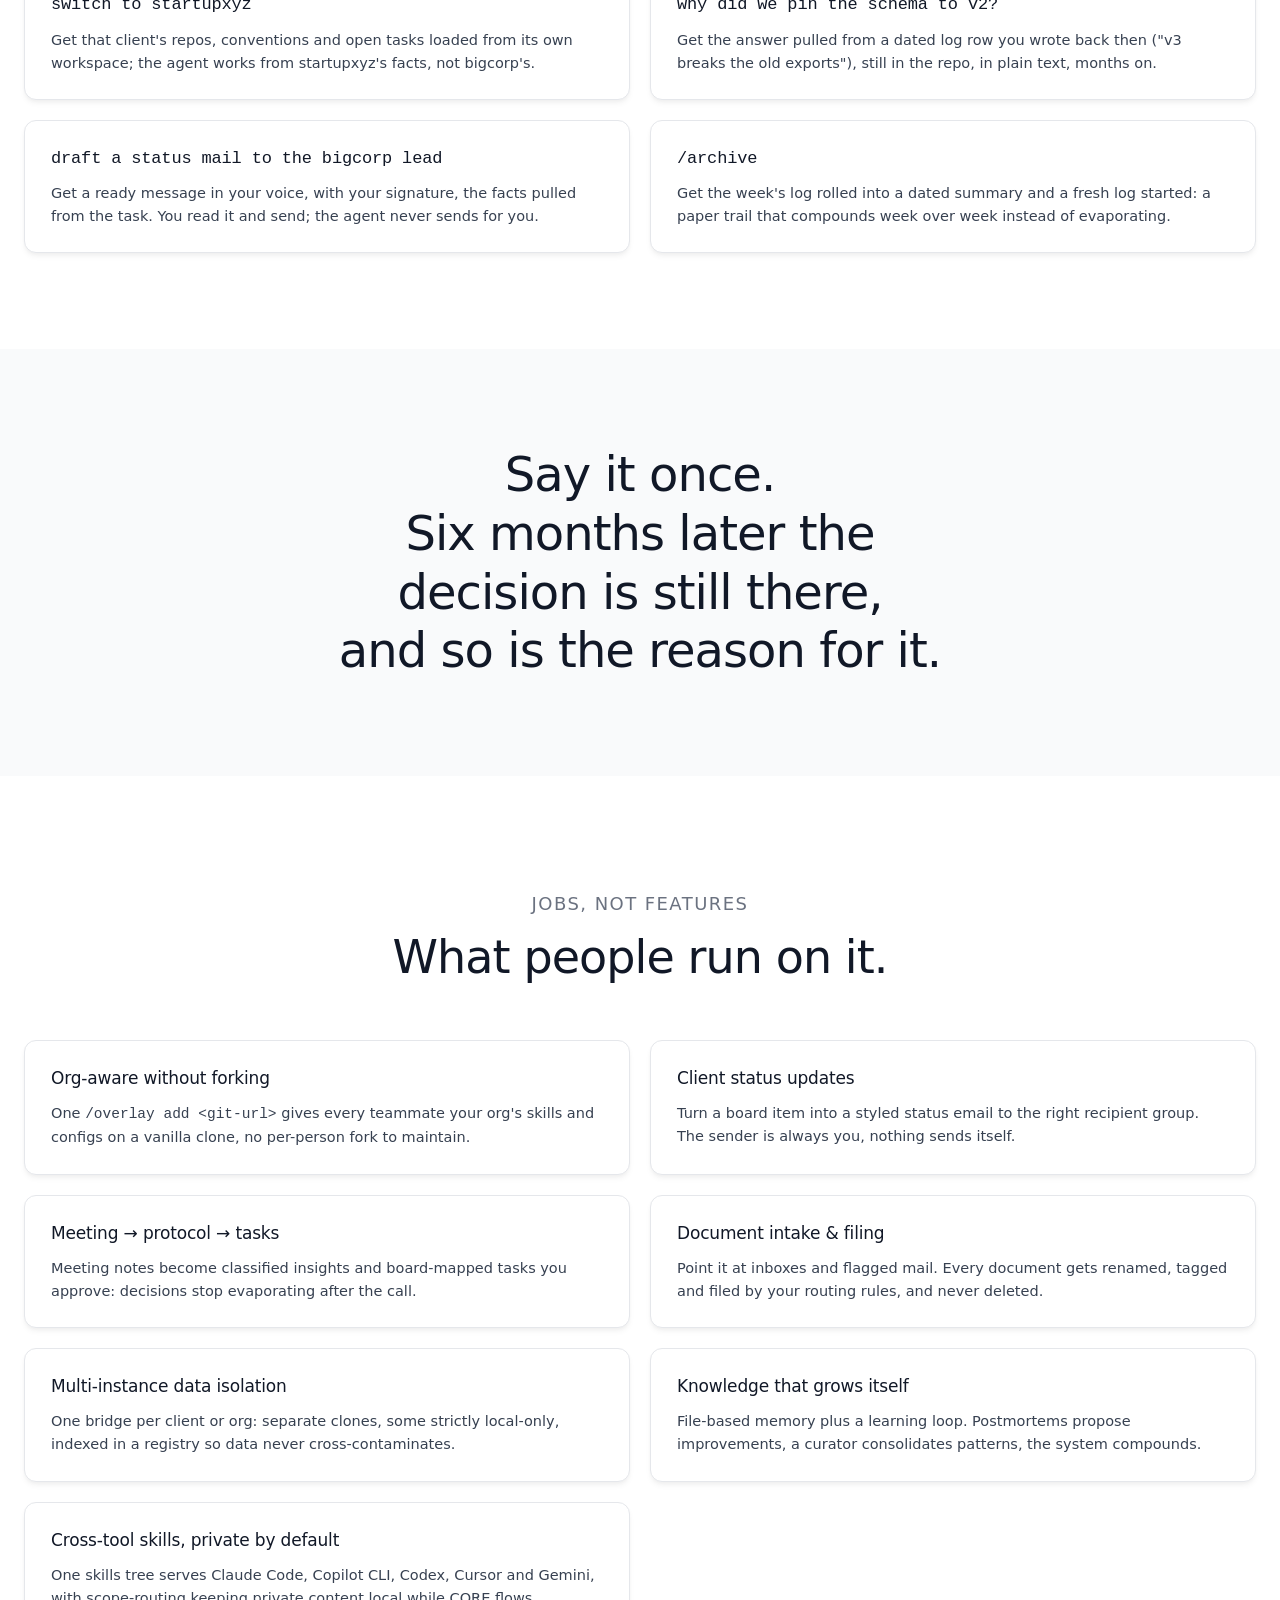
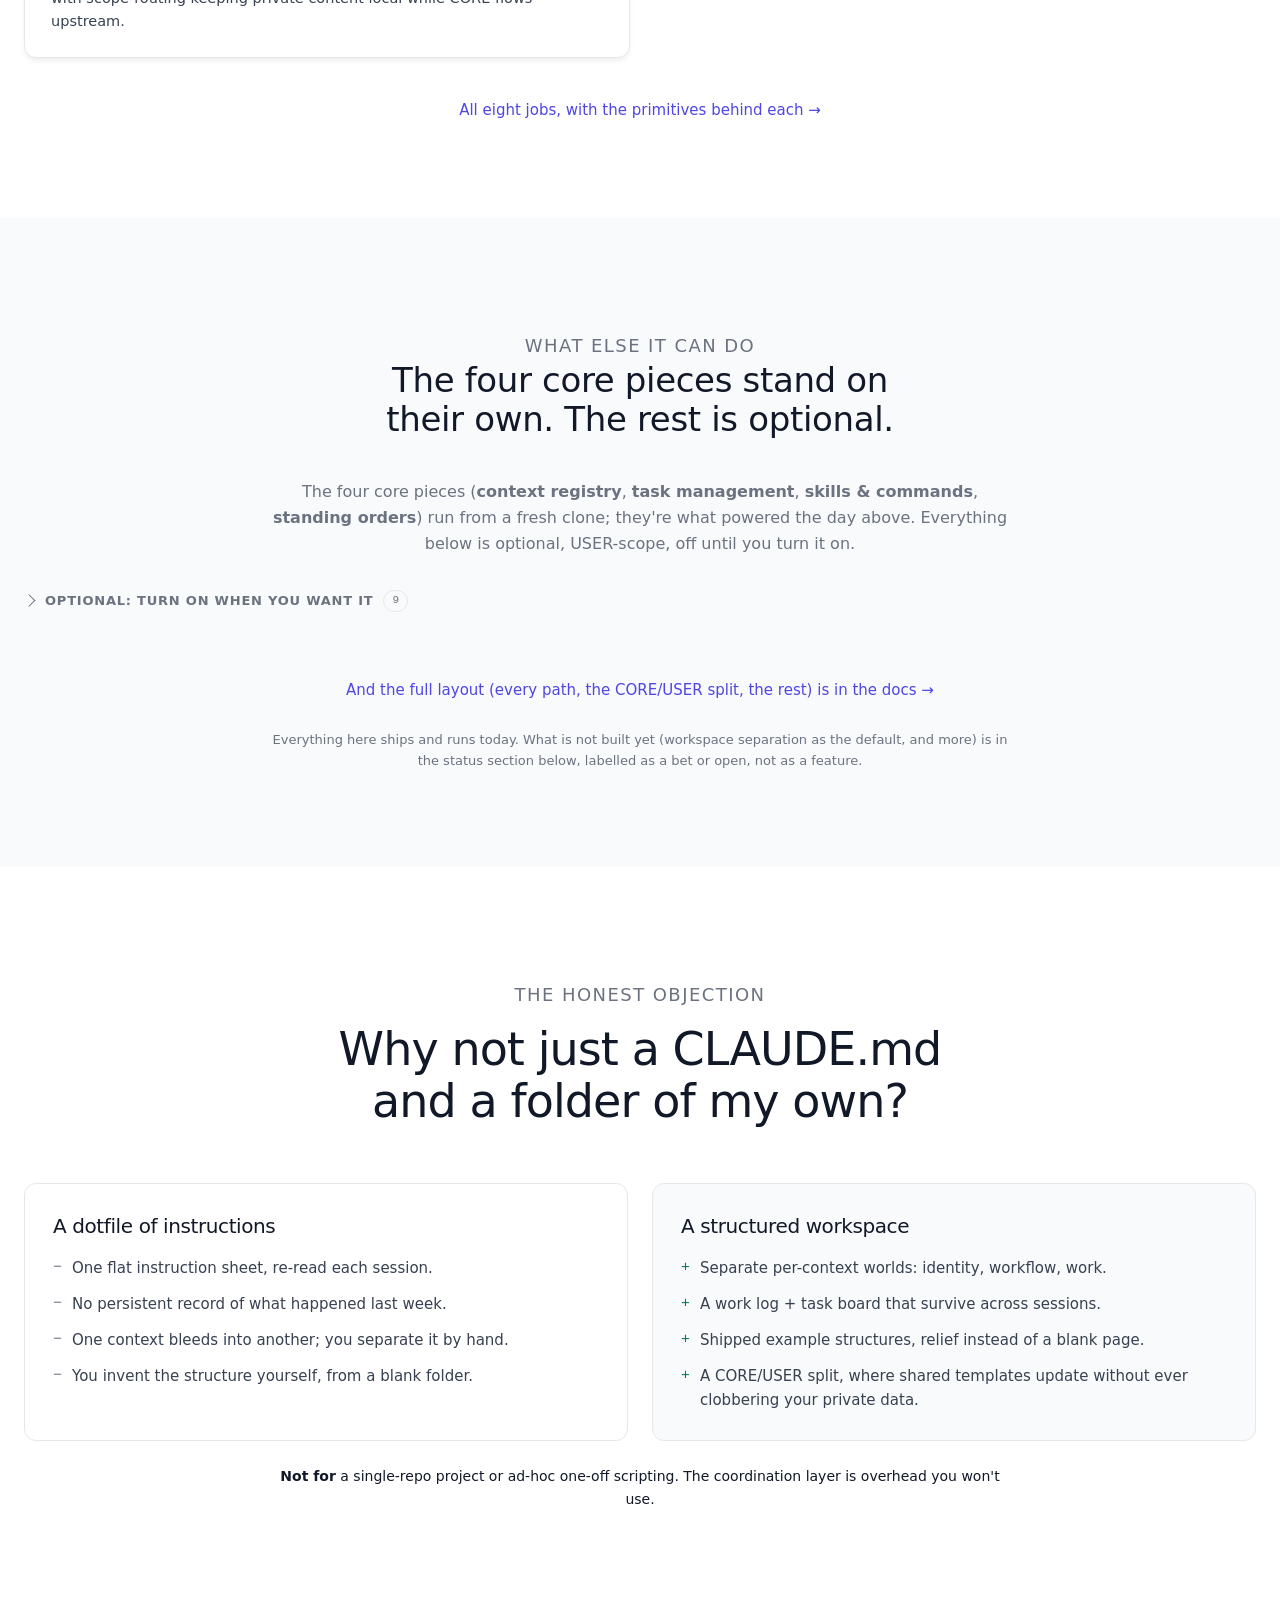
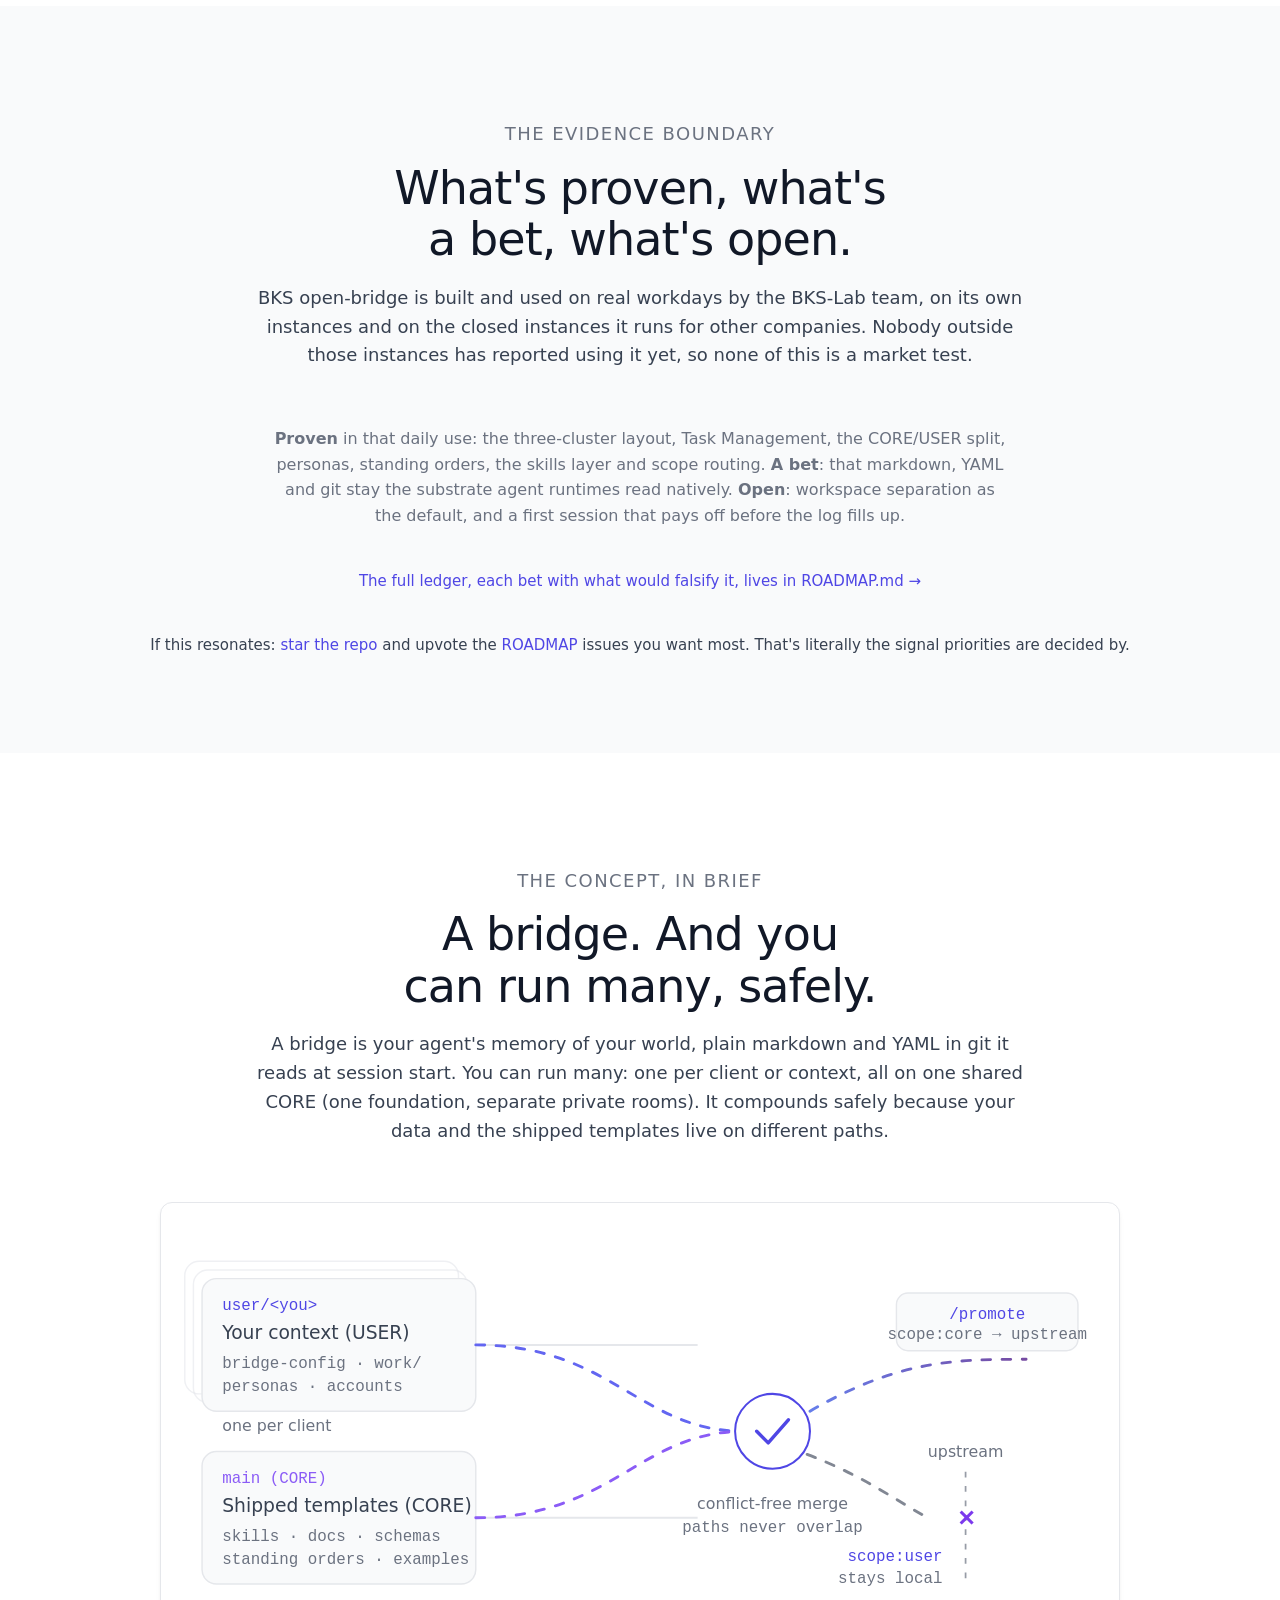
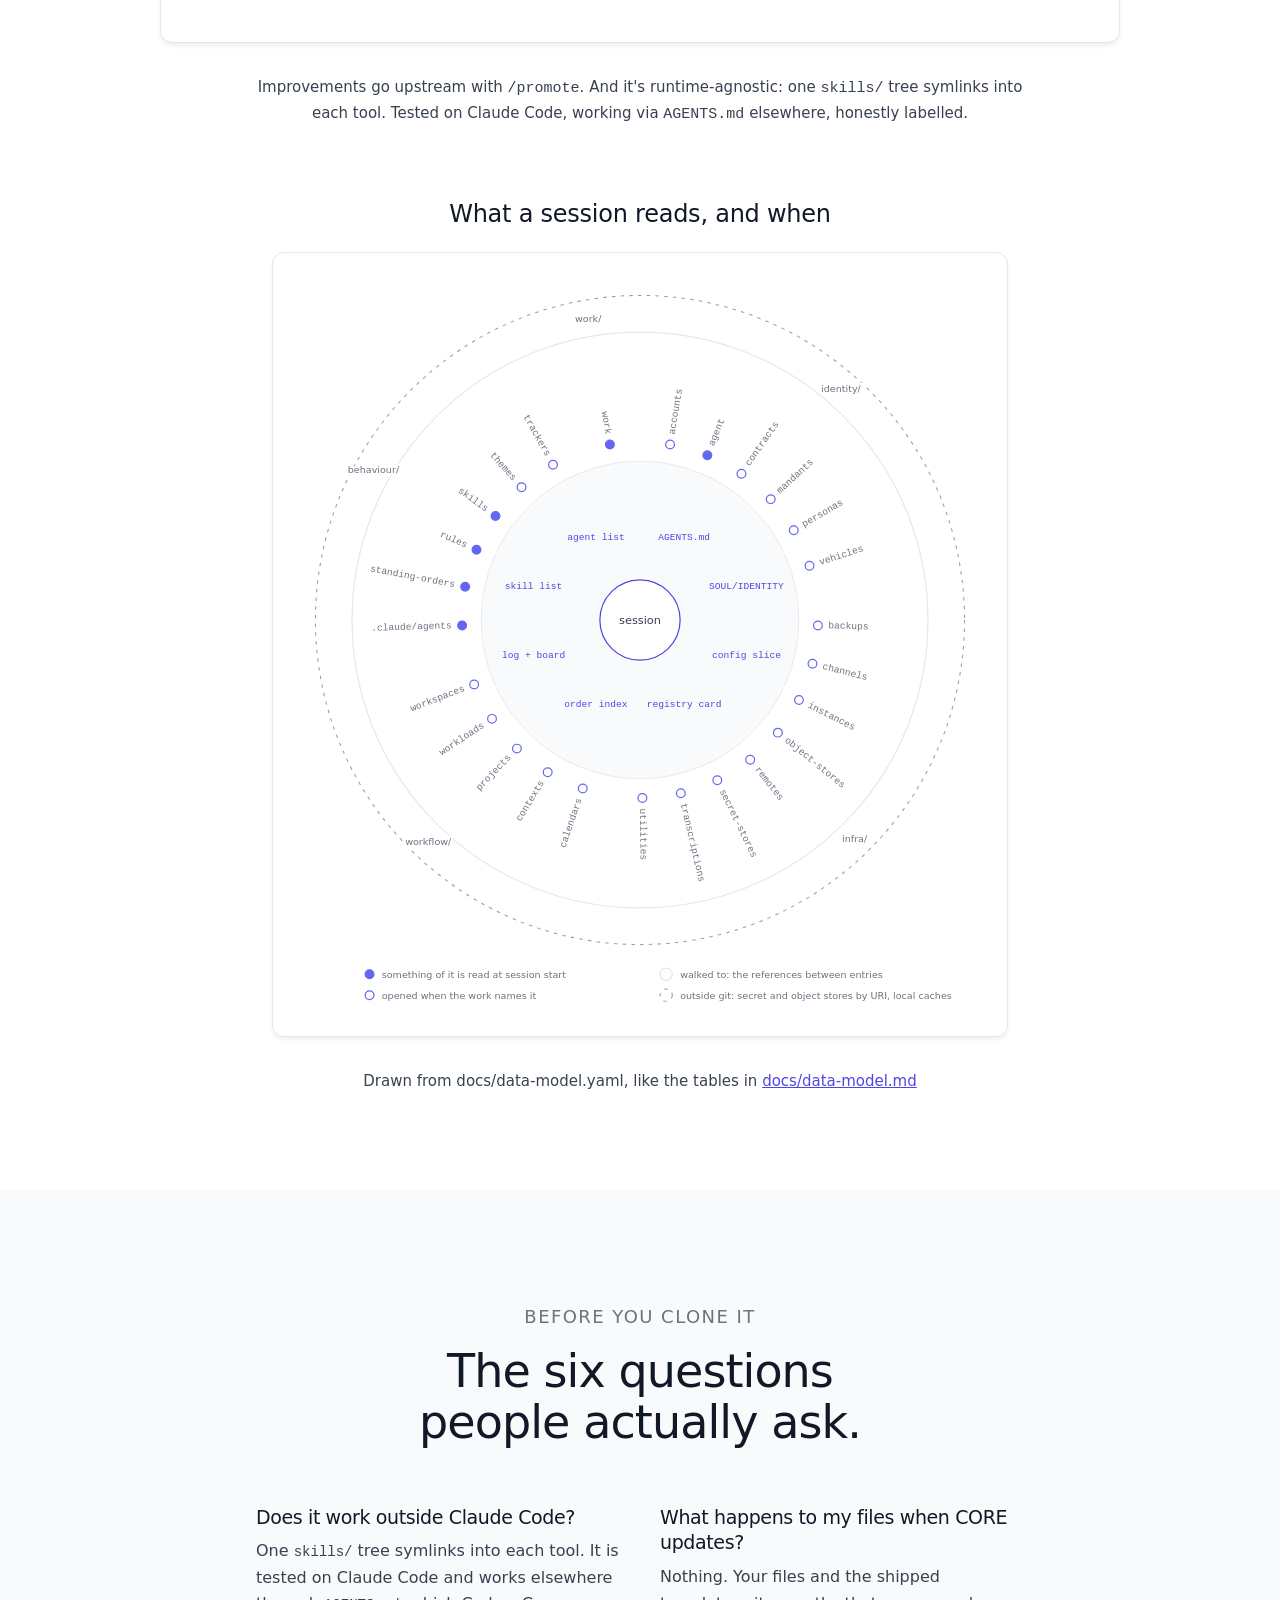
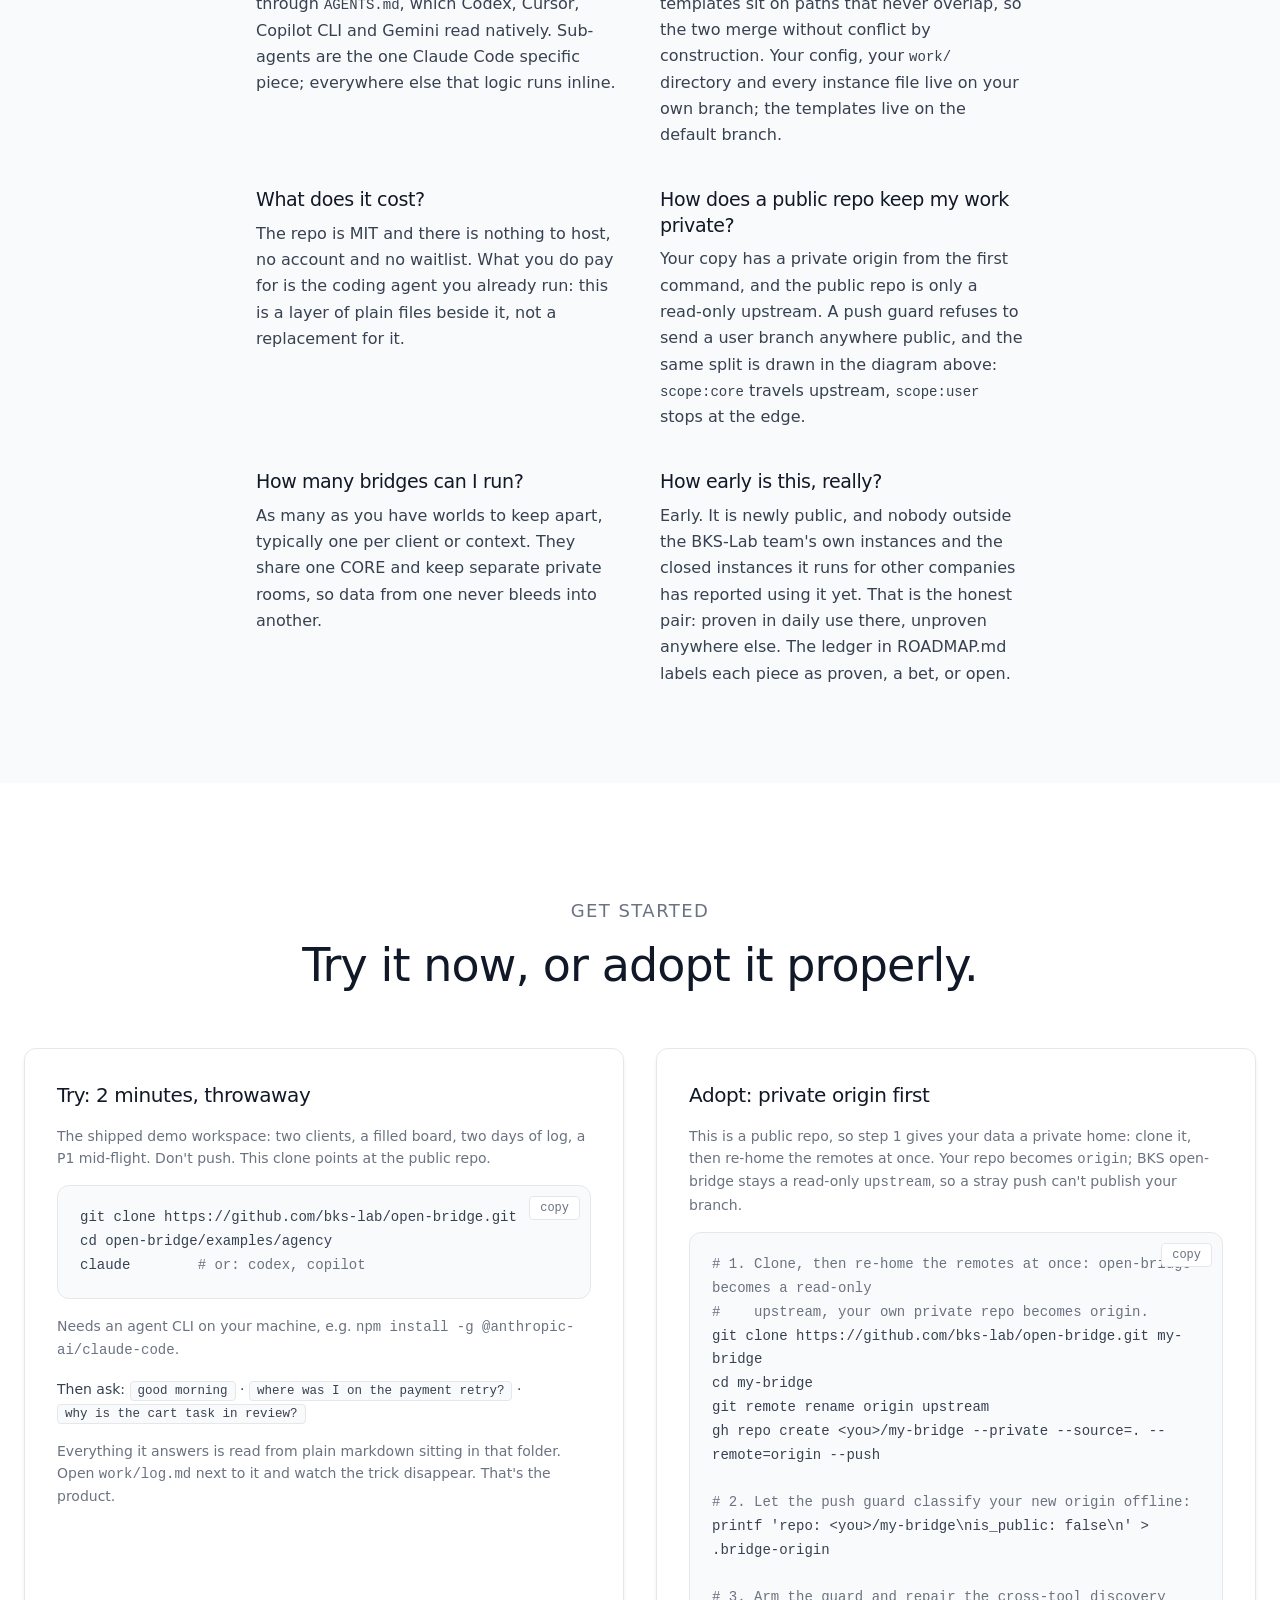
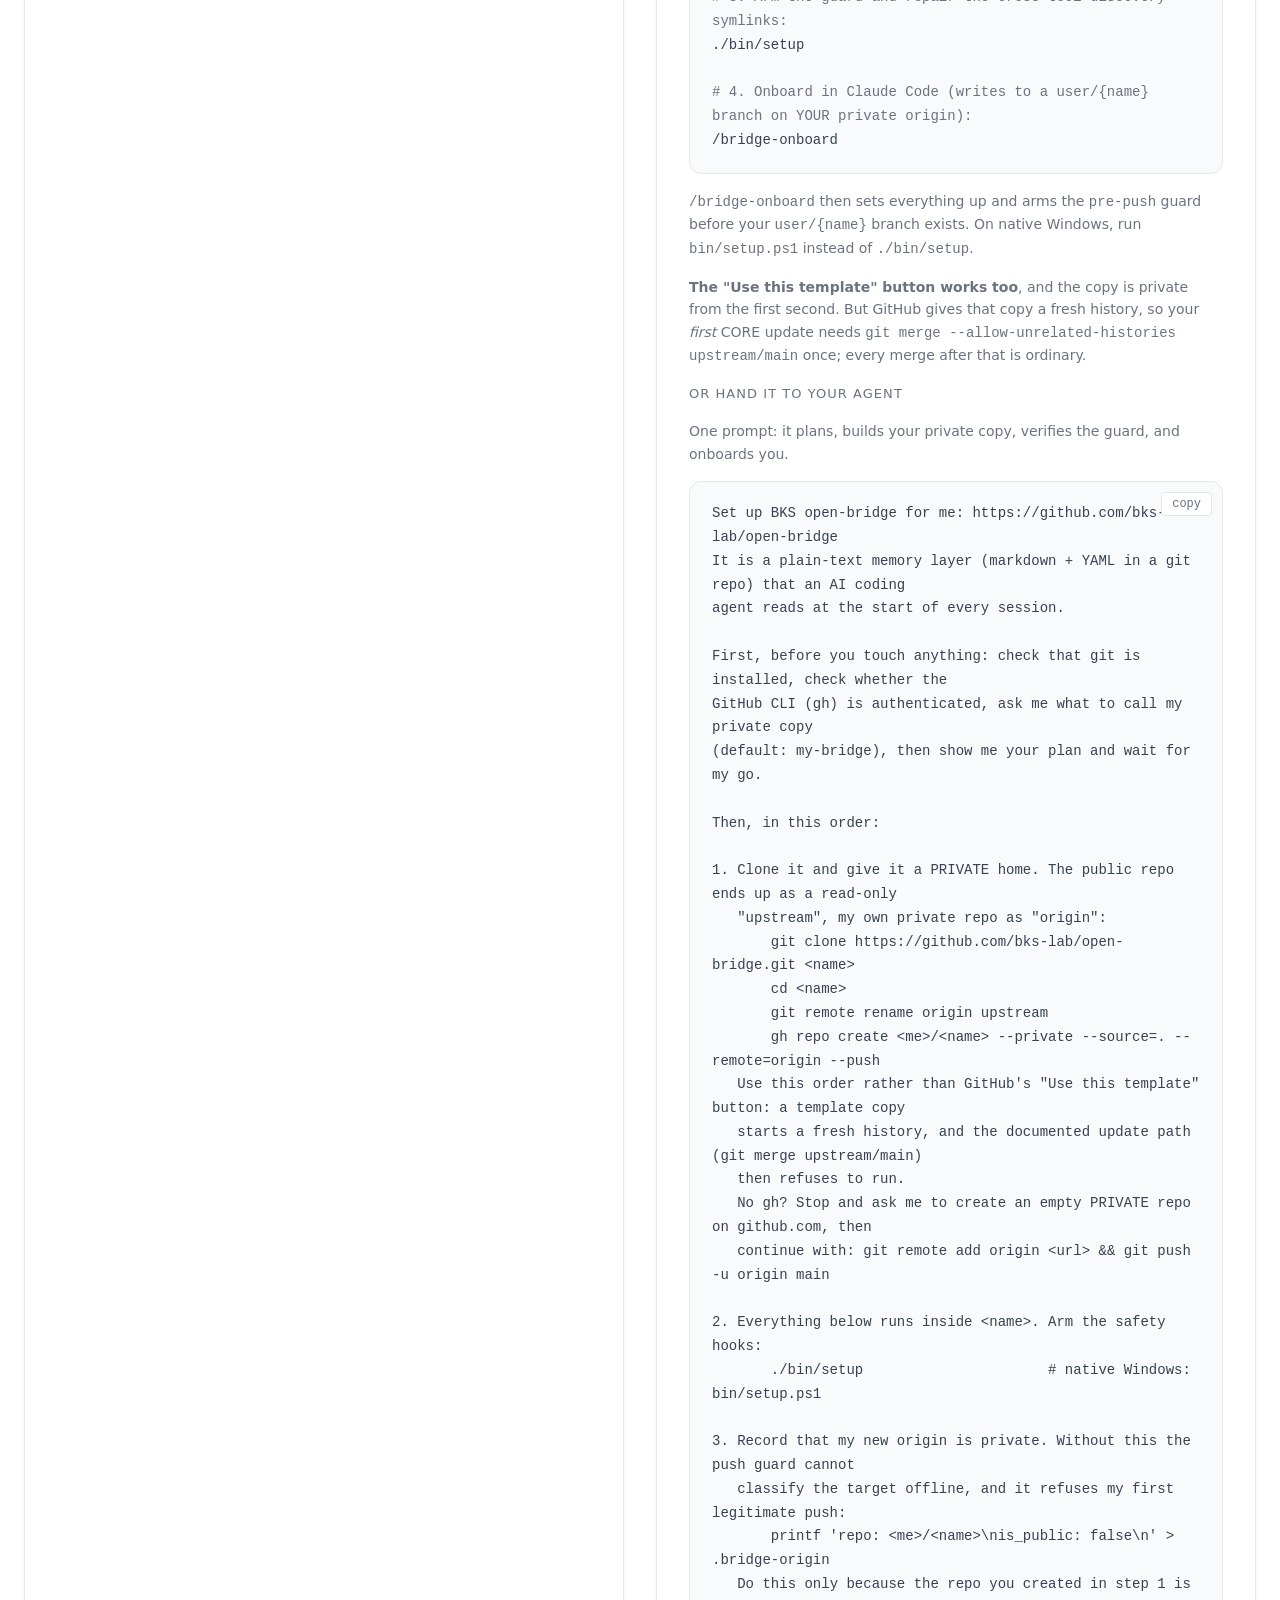
==== commit 3c221830: "docs(site): one shared shell, a centred hero, a header that fits a phone The landing hero is centred" ====
--- a/docs/index.html
+++ b/docs/index.html
@@ -64,42 +64,7 @@
    own scoped palette, no longer exists.
    ============================================================ */
 
-:root{
-  /* ---- tokens.css (generated from DESIGN.md) ---- */
-  --ink:#111827; --muted:#6B7280;
-  --surface:#FFFFFF; --surface-subtle:#F9FAFB; --surface-muted:#F3F4F6;
-  --on-primary:#FFFFFF; --on-surface:#374151;
-  --line:#E5E7EB; --line-subtle:#F3F4F6;
-  --accent-from:#667EEA; --accent-to:#764BA2;
-  --accent:#6366F1; --accent-secondary:#8B5CF6;
-  --ok:#10B981; --info:#3B82F6;
-  --font-sans:Inter,-apple-system,BlinkMacSystemFont,"Segoe UI",system-ui,Roboto,"Helvetica Neue",Arial,sans-serif;
-  --font-mono:"SF Mono",Monaco,"Cascadia Code","Roboto Mono",Consolas,"Liberation Mono",monospace;
-
-  /* ---- AA-correct text tokens (added on top of tokens.css) ---- */
-  --accent-text:#4F46E5;        /* links + the one accent word, AA on white */
-  --accent-soft:#EEF2FF;
-  --ok-text:#047857;            /* status text, AA */
-  --info-text:#1D4ED8;
-  --attention-text:#7C3AED;
-  --code-bg:#F9FAFB;
-
-  /* legacy aliases the markup uses */
-  --primary:var(--ink); --secondary:var(--muted);
-  --border:var(--line); --border-subtle:var(--line-subtle);
-  --on-surface-muted:var(--muted);
-  --success:var(--ok); --attention:var(--accent-secondary);
-  --feature-indigo-from:#4F46E5; --feature-indigo-to:#9333EA;
-  --mono:var(--font-mono);
-
-  /* shadows, whisper quiet */
-  --shadow-soft:0 4px 6px -1px rgba(0,0,0,.05),0 2px 4px -1px rgba(0,0,0,.03);
-  --shadow-hover:0 20px 25px -5px rgba(0,0,0,.08),0 10px 10px -5px rgba(0,0,0,.04);
-
-  --section-y:96px;
-  --container:80rem; --hero-w:72rem; --prose-w:48rem;
-  --r-sm:4px; --r-md:8px; --r-lg:12px; --r-xl:16px; --r-full:9999px;
-}
+/* Tokens (:root) and the dark pair live in assets/brand.css. */
 
 /* ---- Toggles & header ---- */
 .topbar{position:sticky;top:0;z-index:50}
@@ -154,8 +119,43 @@
 /* in-page anchors that target a figure/sub-block inside a section */
 [id="mechanic-viz"]{scroll-margin-top:112px}
 
-/* ---- Hero (split) ---- */
-.hero{position:relative;overflow:hidden;padding-block:clamp(56px,9vh,104px)}
+/* ---- Hero ----
+   Centred, as DESIGN.md asks of a hero: badge, headline, one paragraph, the
+   two CTAs. The proof (a real answer from the shipped workspace, and the
+   workspace itself drawn to scale) sits below the fold line as a pair of
+   equal cards. The dotted backdrop comes from brand.css (.hero::before). */
+.hero{position:relative;isolation:isolate;overflow:hidden;padding-block:clamp(56px,10vh,112px) clamp(56px,8vh,96px)}
+.hero-copy{text-align:center}
+.hero .eyebrow{
+  display:inline-flex;align-items:center;gap:10px;
+  padding:6px 14px 6px 8px;border-radius:var(--r-full);
+  background:color-mix(in srgb,var(--surface) 70%,transparent);border:1px solid var(--border);
+  font-size:12px;letter-spacing:.07em;color:var(--on-surface);
+  box-shadow:var(--shadow-soft);
+}
+.hero .eyebrow::before{
+  content:"";width:18px;height:18px;border-radius:var(--r-full);flex:none;
+  background:linear-gradient(135deg,var(--accent-from),var(--accent-to));
+  -webkit-mask:radial-gradient(circle,transparent 3.5px,black 4px);mask:radial-gradient(circle,transparent 3.5px,black 4px);
+}
+.hero .display{
+  margin:22px auto 0;max-width:58rem;text-wrap:balance;
+  font-size:clamp(38px,6vw,72px);line-height:1.04;
+}
+.hero .cta-row,.hero .honesty-strip{justify-content:center}
+.hero .beta-line{margin-inline:auto;text-align:center}
+@media (max-width:560px){
+  .hero .eyebrow{font-size:12.5px;letter-spacing:0;text-transform:none;font-weight:500}
+  .honesty-strip{border-radius:16px;justify-content:center}
+  .hero .cta-row{flex-direction:column;align-items:stretch}
+  .hero .cta-row .btn{justify-content:center}
+}
+.hero-term .code-label>span{min-width:0;white-space:nowrap;overflow:hidden;text-overflow:ellipsis}
+/* On a phone the page row is the third sticky bar; the section headings do
+   the same job there, so it steps aside and gives the height back. */
+@media (max-width:720px){
+  .page-nav{display:none}
+}
 /* Copy on the left, a small instantly-readable "your world, connected" net on
    the right. The detailed 18-node constellation moved down to #substrate, where
    it has the full width its labels need. */
@@ -163,8 +163,7 @@
   max-width:var(--hero-w);margin:0 auto;
 }
 .hero-copy{min-width:0}
-.hero .display{margin-top:10px;max-width:62rem}
-.hero-sub{margin:24px 0 0;max-width:48rem;font-size:19px;font-weight:300;line-height:1.6;color:var(--on-surface)}
+.hero-sub{margin:26px auto 0;max-width:44rem;font-size:clamp(17px,1.6vw,20px);font-weight:300;line-height:1.6;color:var(--on-surface);text-wrap:pretty}
 .honesty-strip{
   margin-top:26px;display:inline-flex;align-items:center;gap:0;flex-wrap:wrap;
   font-size:13.5px;color:var(--on-surface);
@@ -173,7 +172,8 @@
 }
 .honesty-strip .sep,.beta-line .sep{color:var(--secondary);margin:0 9px}
 .honesty-strip b{color:var(--primary);font-weight:600}
-.cta-row{display:flex;flex-wrap:wrap;gap:14px;margin-top:30px}
+.cta-row{display:flex;flex-wrap:wrap;gap:14px;margin-top:32px}
+.hero .btn-primary{box-shadow:0 8px 20px -8px color-mix(in srgb,var(--accent) 55%,transparent)}
 .beta-line{margin-top:18px;font-size:14px;color:var(--secondary);max-width:48rem}
 
 /* ---- the large-type moment ---- */
@@ -191,16 +191,15 @@
 
 /* hero demo row: the code example and the CORE ⟷ USER brain, side by side */
 .hero-demo{
-  margin-top:clamp(28px,4.5vw,48px);
-  display:grid;grid-template-columns:minmax(0,1fr) minmax(0,1fr);
-  align-items:start;gap:clamp(22px,3vw,40px);
+  margin-top:clamp(40px,6vw,72px);text-align:left;
+  display:grid;grid-template-columns:minmax(0,1.05fr) minmax(0,.95fr);
+  align-items:center;gap:clamp(20px,2.5vw,32px);
 }
 .hero-visual{min-width:0;width:100%}
 
 @media (max-width:920px){
   /* stack the code example + brain on tablet/mobile */
-  .hero-demo{grid-template-columns:1fr;gap:28px}
-  .hero-sub,.beta-line{max-width:none}
+  .hero-demo{grid-template-columns:1fr;gap:24px}
   .hero-visual{max-width:520px;margin-inline:auto}
 }
 
@@ -453,12 +452,35 @@
 .tertiary-cta a{color:var(--accent-text);text-decoration:none;font-weight:500}
 .tertiary-cta a:hover{text-decoration:underline}
 
-/* ---- Hero terminal (the magic-moment exchange), reuses .code grammar,
-   tokens only. pre-wrap so the transcript never widens the hero column. ---- */
-.hero-term{margin-top:0;max-width:44rem}      /* top-aligned with the brain in .hero-demo */
-.hero-term .code{white-space:pre-wrap;overflow-wrap:anywhere;font-size:13px}
-.hero-term .code .k{font-weight:600}
-.hero-term-cap{margin-top:10px;font-size:13.5px;color:var(--secondary)}
+/* ---- Hero terminal (the magic-moment exchange) ----
+   A window: a title bar carrying the workspace path, then the transcript as
+   flowing text (normal wrapping, so it never breaks mid-sentence on a narrow
+   column). Tokens only; the three bar dots are neutral on purpose, the accent
+   stays reserved for the prompt. */
+.hero-term{
+  display:flex;flex-direction:column;min-width:0;
+  background:var(--surface);border:1px solid var(--border);border-radius:14px;
+  box-shadow:var(--shadow-hover);overflow:hidden;
+}
+html.dark .hero-term{background:var(--code-bg)}
+.hero-term .code-label{
+  padding:11px 16px;border-bottom:1px solid var(--border);background:var(--surface-subtle);
+  justify-content:flex-start;gap:14px;
+}
+html.dark .hero-term .code-label{background:var(--surface-subtle)}
+.hero-term .code-label::before{
+  content:"";flex:none;width:10px;height:10px;border-radius:50%;
+  background:var(--border);box-shadow:16px 0 0 var(--border),32px 0 0 var(--border);
+  margin-right:34px;
+}
+.hero-term .code{
+  flex:1;border:0;border-radius:0;background:transparent;
+  white-space:normal;overflow-wrap:anywhere;font-size:13.5px;line-height:1.75;padding:20px 22px;
+}
+html.dark .hero-term .code{background:transparent}
+.hero-term .code .k{display:block;font-weight:600;margin-bottom:12px}
+.hero-term .code .k::after{content:"";display:inline-block;width:7px;height:1.05em;margin-left:4px;vertical-align:-2px;background:var(--accent-text);opacity:.8}
+.hero-term-cap{margin:0;padding:12px 22px 16px;font-size:13.5px;color:var(--secondary);border-top:1px solid var(--border)}
 .hero-term-cap a{color:var(--accent-text);text-decoration:none;font-weight:500}
 .hero-term-cap a:hover{text-decoration:underline}
 
@@ -531,7 +553,7 @@
     <div class="nav-chips">
       <a class="chip" href="https://github.com/bks-lab/open-bridge" target="_blank" rel="noopener" aria-label="GitHub repository">
         <svg viewBox="0 0 16 16" width="14" height="14" fill="currentColor" aria-hidden="true"><path d="M8 0C3.58 0 0 3.58 0 8c0 3.54 2.29 6.53 5.47 7.59.4.07.55-.17.55-.38 0-.19-.01-.82-.01-1.49-2.01.37-2.53-.49-2.69-.94-.09-.23-.48-.94-.82-1.13-.28-.15-.68-.52-.01-.53.63-.01 1.08.58 1.23.82.72 1.21 1.87.87 2.33.66.07-.52.28-.87.51-1.07-1.78-.2-3.64-.89-3.64-3.95 0-.87.31-1.59.82-2.15-.08-.2-.36-1.02.08-2.12 0 0 .67-.21 2.2.82.64-.18 1.32-.27 2-.27.68 0 1.36.09 2 .27 1.53-1.04 2.2-.82 2.2-.82.44 1.1.16 1.92.08 2.12.51.56.82 1.27.82 2.15 0 3.07-1.87 3.75-3.65 3.95.29.25.54.73.54 1.48 0 1.07-.01 1.93-.01 2.2 0 .21.15.46.55.38A8.01 8.01 0 0016 8c0-4.42-3.58-8-8-8z"/></svg>
-        GitHub
+        <span class="chip-label">GitHub</span>
       </a>
       <a class="chip" href="#license" aria-label="MIT license">MIT</a>
       <div class="seg" role="group" aria-label="Language / Sprache">
@@ -546,6 +568,7 @@
     </div>
   </div>
 </header>
+<script defer src="assets/site-nav.js"></script>
 
 <!-- ======================= IN-PAGE SECTION NAV (landing only) ======================= -->
 <nav class="page-nav" id="page-nav" aria-label="On this page / Auf dieser Seite">
@@ -571,10 +594,10 @@
     <div class="hero-copy">
       <p class="eyebrow"><span data-lang="en">Persistent context for your AI coding agent</span><span data-lang="de">Bleibender Kontext für deinen KI-Coding-Agenten</span></p>
 
-      <h1 class="display" data-lang="en">Stop re-explaining your project to your AI agent. It <span class="text-gradient">already knows</span> your repos.</h1>
+      <h1 class="display" data-lang="en">Stop re-explaining your project to your AI agent. It&nbsp;<span class="text-gradient">already knows</span> your repos.</h1>
       <h1 class="display" data-lang="de">Erklär deinem KI-Agenten nicht jedes Mal alles neu. Er <span class="text-gradient">kennt</span> deine Repos <span class="text-gradient">schon</span>.</h1>
 
-      <p class="hero-sub"><span data-lang="en">Your repos, clients, conventions, last week's decisions. Your coding agent reads them at the start of every session, so context compounds instead of resetting. Just plain markdown and YAML in git, any model or frontend.</span><span data-lang="de">Deine Repos, Kunden, Konventionen, die Entscheidungen von letzter Woche. Dein Coding-Agent liest sie zu Beginn jeder Session wieder ein, damit Kontext wächst, statt sich zurückzusetzen. Nur Plain-Markdown und YAML in Git, egal welches Modell oder Frontend.</span></p>
+      <p class="hero-sub"><span data-lang="en">Your repos, clients, conventions and last week's decisions, kept as plain markdown and YAML in git. Your coding agent reads them at the start of every session, so context compounds instead of resetting. Any model, any frontend.</span><span data-lang="de">Deine Repos, Kunden, Konventionen und die Entscheidungen von letzter Woche, als Plain-Markdown und YAML in Git. Dein Coding-Agent liest sie zu Beginn jeder Session wieder ein, damit Kontext wächst, statt sich zurückzusetzen. Egal welches Modell, egal welches Frontend.</span></p>
 
       <p class="honesty-strip">
         <span data-lang="en">Public<span class="sep">·</span>MIT<span class="sep">·</span>clone &amp; read it yourself<span class="sep">·</span><b><a href="#honesty">runs our company daily</a></b></span>
@@ -599,20 +622,8 @@
            workspace (examples/agency/work/), not invented copy. -->
       <div class="hero-term">
         <div class="code-label"><span>examples/agency · <span data-lang="en">shipped demo workspace</span><span data-lang="de">mitgelieferter Demo-Workspace</span></span></div>
-        <div class="code" data-lang="en"><span class="k">&gt; good morning</span>
-
-Morning. You're mid-incident on bigcorp: Stripe webhook retries are
-failing in prod (P1, opened yesterday). Root cause traced to the
-webhook secret; next step is the retry fix. startupxyz onboarding:
-email-verification wired, 6 tests green. Board: 2 doing · 1 review ·
-cart-a11y waits on PR #214.</div>
-        <div class="code" data-lang="de"><span class="k">&gt; guten morgen</span>
-
-Morgen. Auf bigcorp läuft ein P1: Stripe-Webhook-Retries schlagen in
-prod fehl. Root Cause gestern gefunden (Webhook-Secret); nächster
-Schritt ist der Retry-Fix. startupxyz-Onboarding: E-Mail-Verifikation
-steht, 6 Tests grün. Board: 2 doing · 1 review · cart-a11y wartet
-auf PR #214.</div>
+        <div class="code" data-lang="en"><span class="k">&gt; good morning</span>Morning. You're mid-incident on bigcorp: Stripe webhook retries are failing in prod (P1, opened yesterday). Root cause traced to the webhook secret; next step is the retry fix. startupxyz onboarding: email-verification wired, 6 tests green. Board: 2 doing · 1 review · cart-a11y waits on PR #214.</div>
+        <div class="code" data-lang="de"><span class="k">&gt; guten morgen</span>Morgen. Auf bigcorp läuft ein P1: Stripe-Webhook-Retries schlagen in prod fehl. Root Cause gestern gefunden (Webhook-Secret); nächster Schritt ist der Retry-Fix. startupxyz-Onboarding: E-Mail-Verifikation steht, 6 Tests grün. Board: 2 doing · 1 review · cart-a11y wartet auf PR #214.</div>
         <p class="hero-term-cap">
           <span data-lang="en">This is the shipped demo workspace answering. <a href="#get-started">Run it yourself in 2 minutes</a>.</span>
           <span data-lang="de">Das ist der mitgelieferte Demo-Workspace. <a href="#get-started">Führ ihn in 2 Minuten selbst aus</a>.</span>
--- a/docs/assets/brand.css
+++ b/docs/assets/brand.css
@@ -21,16 +21,53 @@
    the dissenting page keeps its own copy inline, where it wins. That is
    intended, not drift.
 
-   NOT IN HERE
-   The :root light-token block, which still differs between pages, and
-   demo.html, which is built on a different shell (its own tokens, .wrap
-   instead of .container) and shares almost nothing with these rules. Both are
-   deliberate — see the commit message.
+   WHAT MOVED IN LATER
+   The :root light tokens (every page had come to carry the same block), the
+   sticky header, the shared .page-hero intro, the responsive header rules and
+   the 16px phone gutter. A page links this file and then only says what is
+   its own. demo.html links it too, for the header; its terminal stage keeps
+   its own inline rules.
 
    Self-contained by policy: no @import, no external fonts, no CDN, no network
    request of any kind.
    ============================================================================ */
 
+:root{
+  /* ---- tokens.css (generated from DESIGN.md) ---- */
+  --ink:#111827; --muted:#6B7280;
+  --surface:#FFFFFF; --surface-subtle:#F9FAFB; --surface-muted:#F3F4F6;
+  --on-primary:#FFFFFF; --on-surface:#374151;
+  --line:#E5E7EB; --line-subtle:#F3F4F6;
+  --accent-from:#667EEA; --accent-to:#764BA2;
+  --accent:#6366F1; --accent-secondary:#8B5CF6;
+  --ok:#10B981; --info:#3B82F6;
+  --font-sans:Inter,-apple-system,BlinkMacSystemFont,"Segoe UI",system-ui,Roboto,"Helvetica Neue",Arial,sans-serif;
+  --font-mono:"SF Mono",Monaco,"Cascadia Code","Roboto Mono",Consolas,"Liberation Mono",monospace;
+
+  /* ---- AA-correct text tokens (added on top of tokens.css) ---- */
+  --accent-text:#4F46E5;        /* links + the one accent word, AA on white */
+  --accent-soft:#EEF2FF;
+  --ok-text:#047857;            /* status text, AA */
+  --info-text:#1D4ED8;
+  --attention-text:#7C3AED;
+  --code-bg:#F9FAFB;
+
+  /* legacy aliases the markup uses */
+  --primary:var(--ink); --secondary:var(--muted);
+  --border:var(--line); --border-subtle:var(--line-subtle);
+  --on-surface-muted:var(--muted);
+  --success:var(--ok); --attention:var(--accent-secondary);
+  --feature-indigo-from:#4F46E5; --feature-indigo-to:#9333EA;
+  --mono:var(--font-mono);
+
+  /* shadows, whisper quiet */
+  --shadow-soft:0 4px 6px -1px rgba(0,0,0,.05),0 2px 4px -1px rgba(0,0,0,.03);
+  --shadow-hover:0 20px 25px -5px rgba(0,0,0,.08),0 10px 10px -5px rgba(0,0,0,.04);
+
+  --section-y:96px;
+  --container:80rem; --hero-w:72rem; --prose-w:48rem;
+  --r-sm:4px; --r-md:8px; --r-lg:12px; --r-xl:16px; --r-full:9999px;
+}
 html.dark{
   --ink:#F9FAFB; --muted:#9CA3AF;
   --surface:#111827; --surface-subtle:#1F2937; --surface-muted:#374151;
@@ -69,6 +106,7 @@
 .prose{max-width:var(--prose-w);margin-inline:auto}
 /* ---- Typography ---- */
 h1,h2,h3,h4{color:var(--primary);letter-spacing:-0.02em}
+h1,h2,.display,.h1,.h2{text-wrap:balance}
 .display{font-size:clamp(38px,5.4vw,64px);font-weight:300;line-height:1.06;letter-spacing:-0.02em}
 .h1{font-size:clamp(30px,4.4vw,46px);font-weight:300;line-height:1.12}
 .h2{font-size:clamp(26px,3.6vw,34px);font-weight:300;line-height:1.15;letter-spacing:-0.01em}
@@ -178,6 +216,62 @@
   background:var(--surface);border:1px solid var(--border);
   border-radius:var(--r-lg);padding:32px;box-shadow:var(--shadow-soft);
 }
+/* ---- Header shell ----
+   Sticky, translucent, one hairline. Glass is allowed here and only here
+   (DESIGN.md, Elevation). Inside index.html's .topbar the wrapper is the
+   sticky element, so the header itself stays static there. */
+header.nav{
+  position:sticky;top:0;z-index:50;height:auto;min-height:64px;
+  display:flex;align-items:center;
+  background:color-mix(in srgb,var(--surface) 82%,transparent);
+  backdrop-filter:saturate(1.4) blur(12px);-webkit-backdrop-filter:saturate(1.4) blur(12px);
+  border-bottom:1px solid var(--border);
+}
+.topbar header.nav{position:static}
+.wordmark{transition:opacity .2s ease}
+.wordmark:hover{opacity:.8}
+.chip .chip-label{display:inline}
+
+/* Nine page links, a GitHub chip and two toggles no longer fit one row below
+   ~1200px. Instead of wrapping into two or three ragged rows, the links drop
+   to a second row of their own that scrolls sideways, with a faded edge that
+   says there is more. Controls stay on the first row next to the wordmark. */
+@media (max-width:1240px){
+  header.nav{min-height:0}
+  .nav-inner{padding-top:10px;padding-bottom:0;row-gap:4px}
+  .site-nav{
+    order:3;flex:1 0 100%;flex-wrap:nowrap;overflow-x:auto;
+    -webkit-overflow-scrolling:touch;scrollbar-width:none;
+    margin-inline:-24px;padding:2px 18px 8px;
+    -webkit-mask-image:linear-gradient(90deg,transparent 0,black 20px,black calc(100% - 32px),transparent);
+            mask-image:linear-gradient(90deg,transparent 0,black 20px,black calc(100% - 32px),transparent);
+  }
+  .site-nav::-webkit-scrollbar{display:none}
+  .site-nav a{flex:0 0 auto}
+}
+
+/* ---- Page intro (every page but the landing) ----
+   The one decorative surface the brand allows: the dotted pattern, faded out
+   toward the content so it frames the headline and never sits behind text
+   that has to be read at length. */
+.page-hero{position:relative;isolation:isolate;padding-block:72px 44px}
+.page-hero::before,.hero::before{
+  content:"";position:absolute;inset:0;z-index:-1;pointer-events:none;
+  background-image:radial-gradient(circle at 1px 1px,color-mix(in srgb,var(--ink) 16%,transparent) 1px,transparent 1.5px);
+  background-size:22px 22px;
+  -webkit-mask-image:radial-gradient(ellipse 75% 85% at 50% 0%,black 0%,transparent 72%);
+          mask-image:radial-gradient(ellipse 75% 85% at 50% 0%,black 0%,transparent 72%);
+  opacity:.55;
+}
+html.dark .page-hero::before,html.dark .hero::before{opacity:.45}
+.page-hero .eyebrow{margin-bottom:14px}
+.page-hero p.lede{margin-top:18px;font-size:18px;font-weight:300;color:var(--on-surface)}
+
+/* Long paths inside running text (workflow/workspaces/<id>.yaml) are one
+   unbreakable word to the browser; on a phone that was the widest thing on
+   the page. */
+:where(p,li,dd,td,figcaption) code{overflow-wrap:anywhere}
+
 /* ---- Footer ---- */
 footer{border-top:1px solid var(--border);padding-block:64px;background:var(--surface-subtle)}
 .foot-grid{display:grid;grid-template-columns:1.4fr 1fr 1fr;gap:40px;max-width:var(--container);margin:0 auto;padding-inline:24px}
@@ -199,9 +293,33 @@
   .foot-grid{grid-template-columns:1fr}
 }
 
+/* Footer roadmap list (concepts, use-cases, changelog, explore) */
+.roadmap{list-style:none;display:flex;flex-direction:column;gap:9px}
+.roadmap li{font-size:14px;color:var(--on-surface);display:flex;gap:9px}
+.roadmap li .ph{font-family:var(--mono);font-size:12px;color:var(--accent-text);flex:none}
+
+@media (max-width:860px){
+  .foot-grid>*{min-width:0}
+}
+
+/* Phone width: a 16px gutter everywhere the shell sets one, the MIT chip
+   folds away (the footer carries the licence) and GitHub keeps its mark. */
+@media (max-width:560px){
+  .container,.nav-inner,.foot-grid,.foot-bottom{padding-inline:16px}
+  .site-nav{margin-inline:-16px;padding-inline:10px}
+  .nav-inner{gap:8px}
+  .nav-chips{gap:6px}
+  .nav-chips a.chip[href$="#license"]{display:none}
+  .chip .chip-label{position:absolute;width:1px;height:1px;overflow:hidden;clip:rect(0 0 0 0);white-space:nowrap}
+  .nav-chips .chip{padding:7px 9px}
+  .page-hero{padding-block:48px 28px}
+  :root{--section-y:72px}
+}
+
 @media (prefers-reduced-motion:reduce){
   *{transition:none!important}
   html{scroll-behavior:auto}
+  .reveal{opacity:1;transform:none}
 }
 
 @media print{
@@ -212,4 +330,7 @@
     }
   *{print-color-adjust:exact;-webkit-print-color-adjust:exact}
   section{padding-block:32px}
-}
+  header.nav,.icon-btn,.seg,.copy-btn{display:none!important}
+  .reveal{opacity:1!important;transform:none!important}
+  .page-hero::before,.hero::before{display:none}
+}
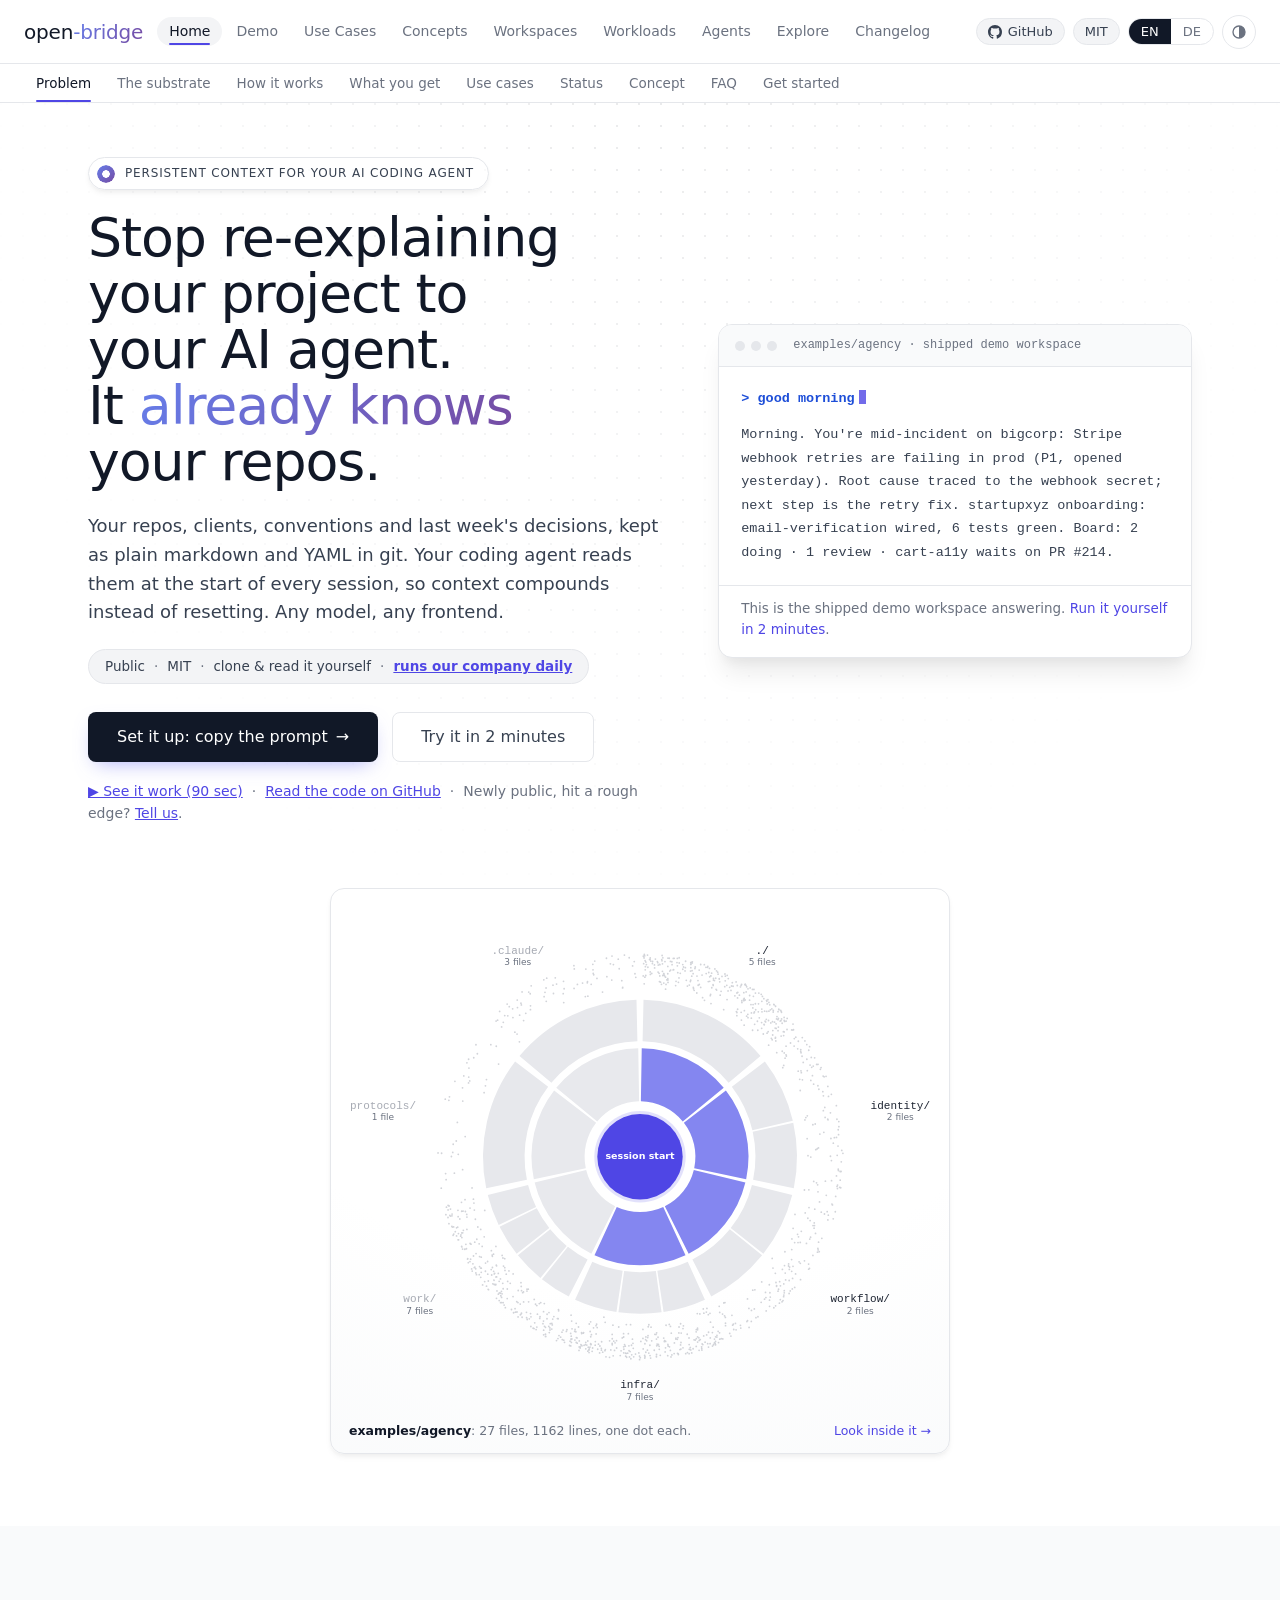
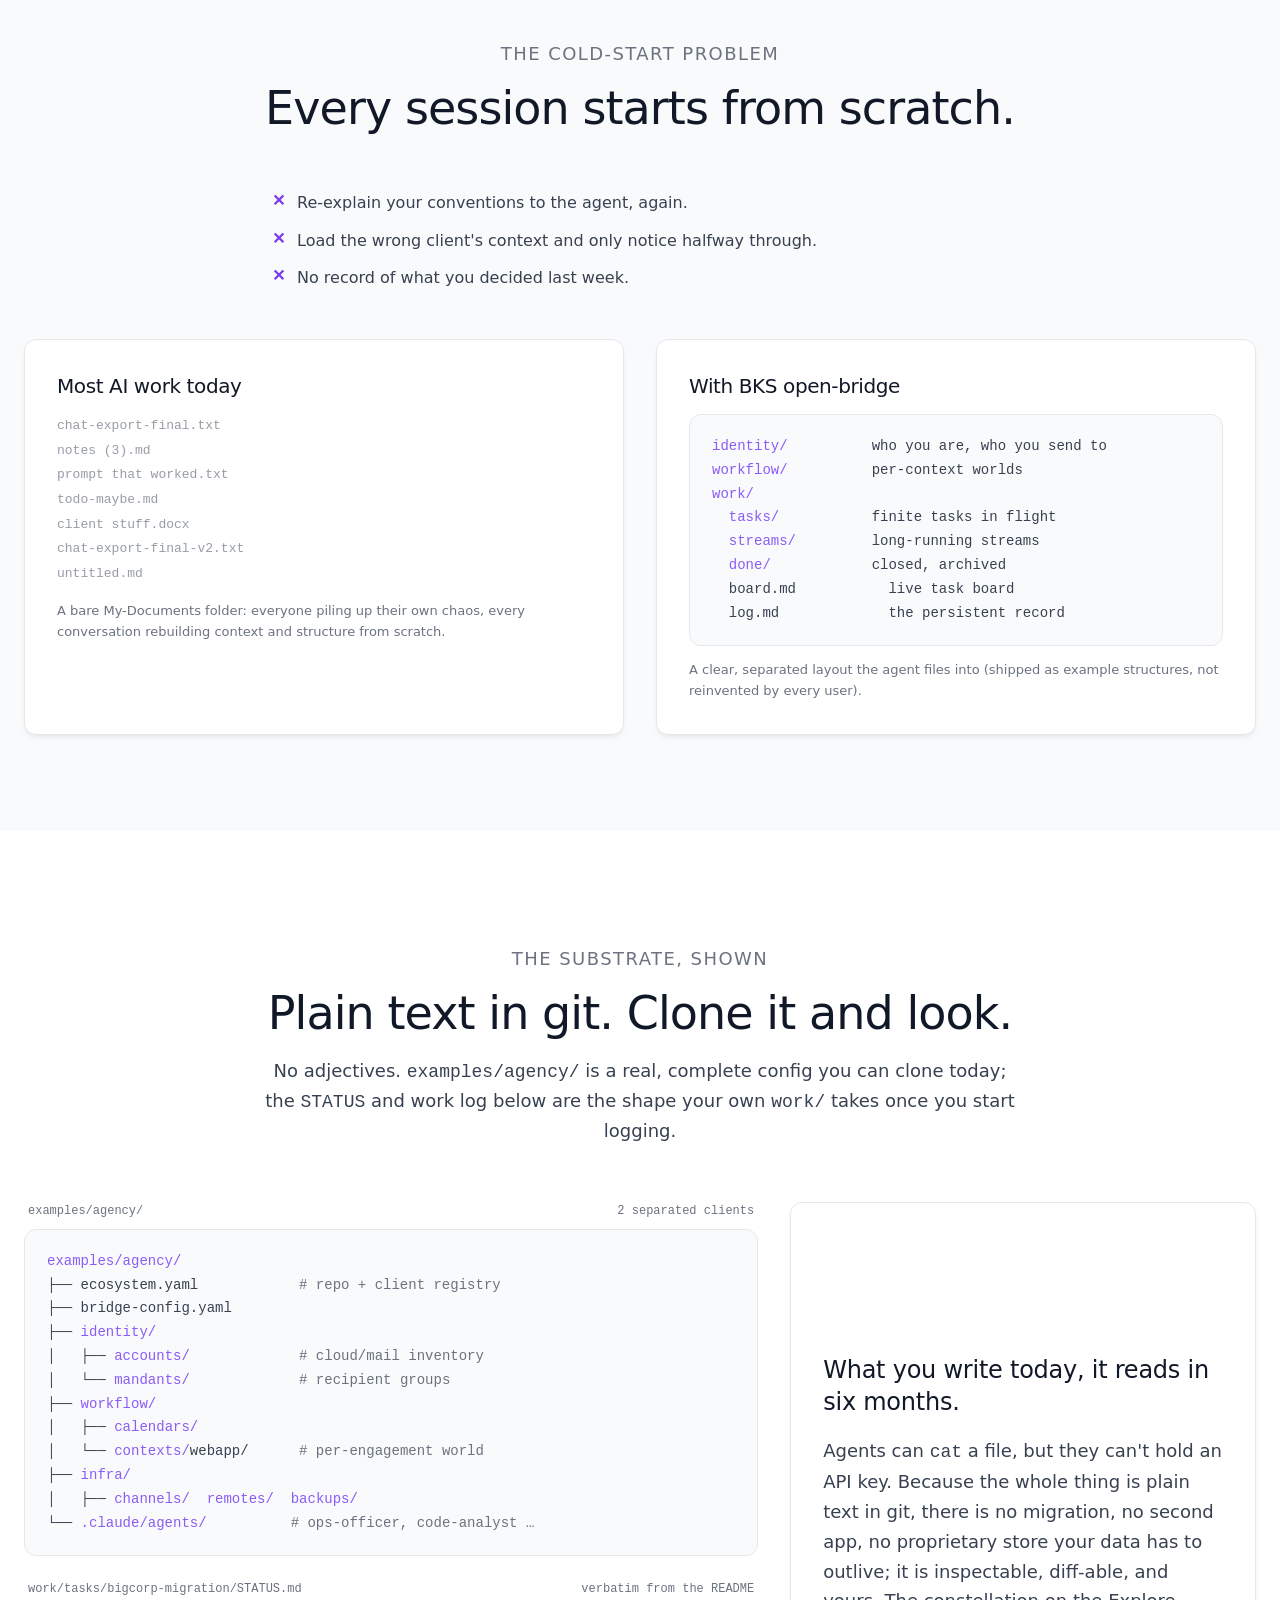
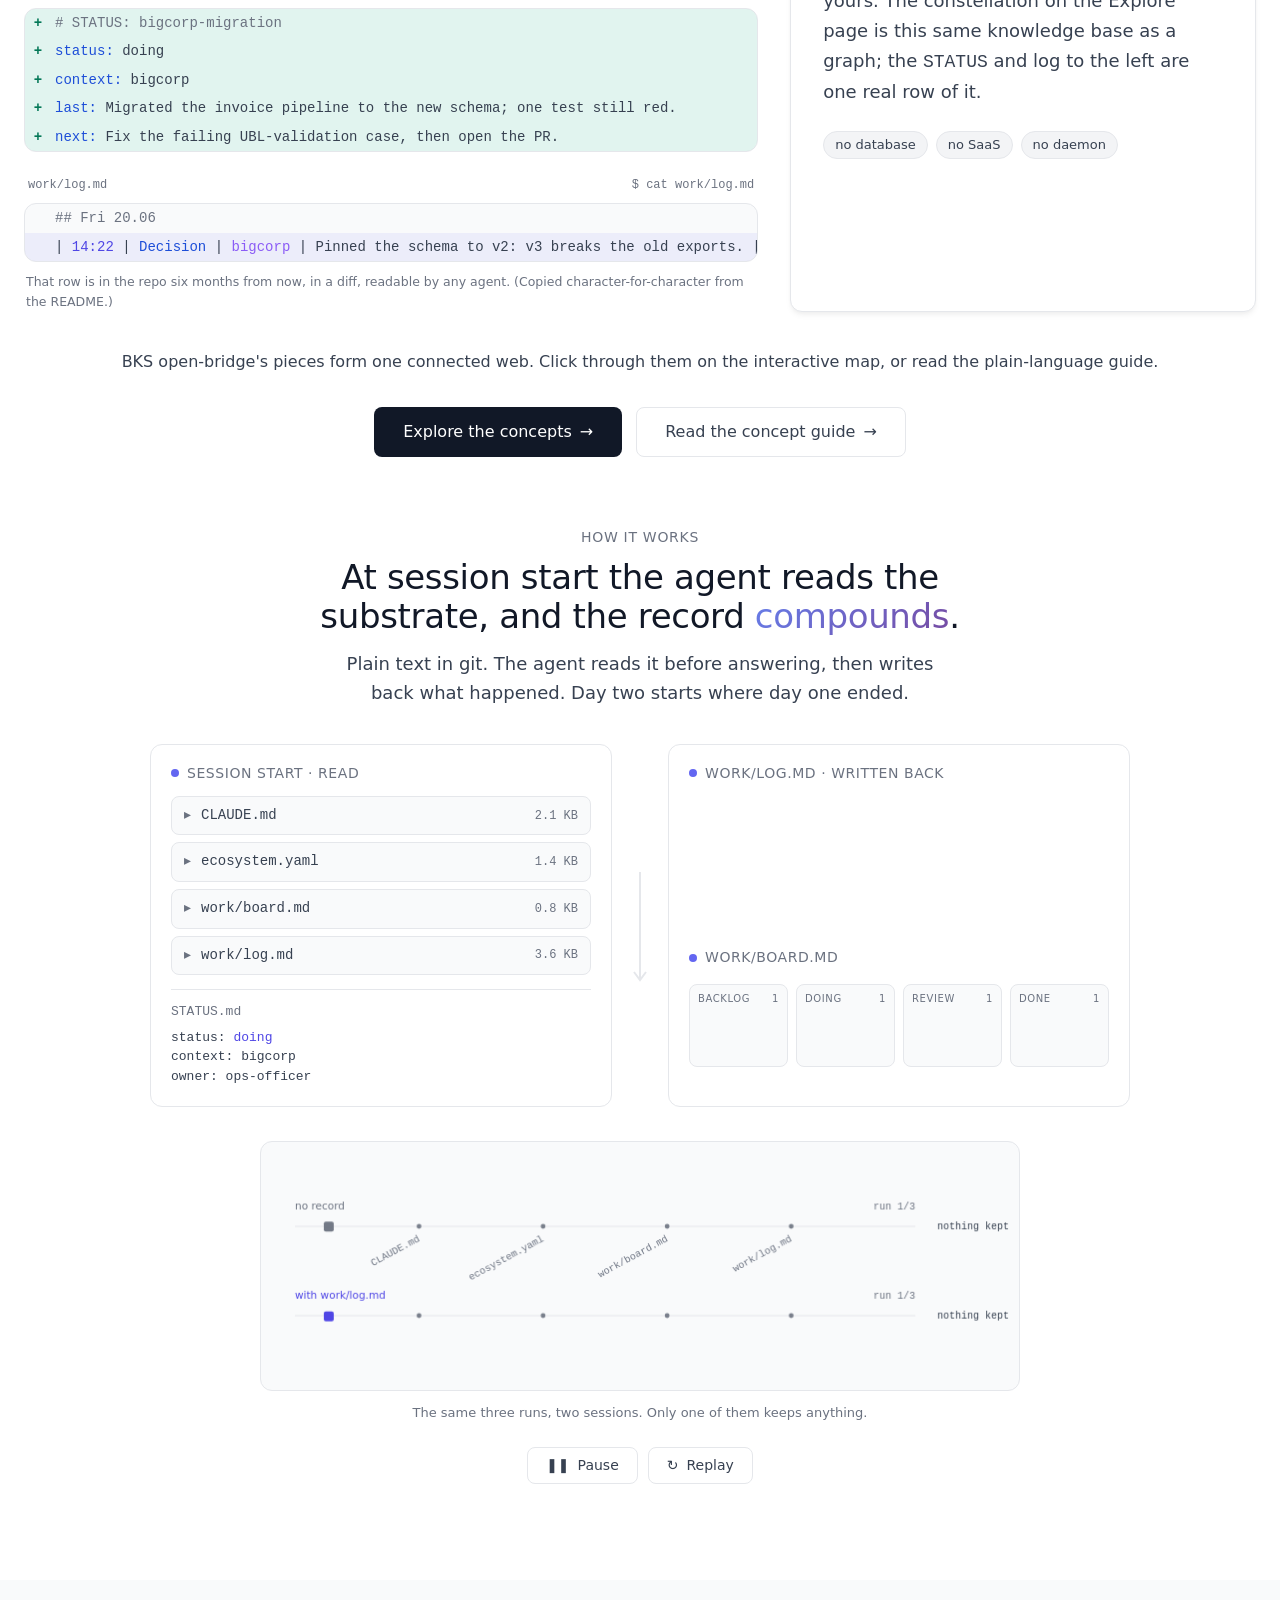
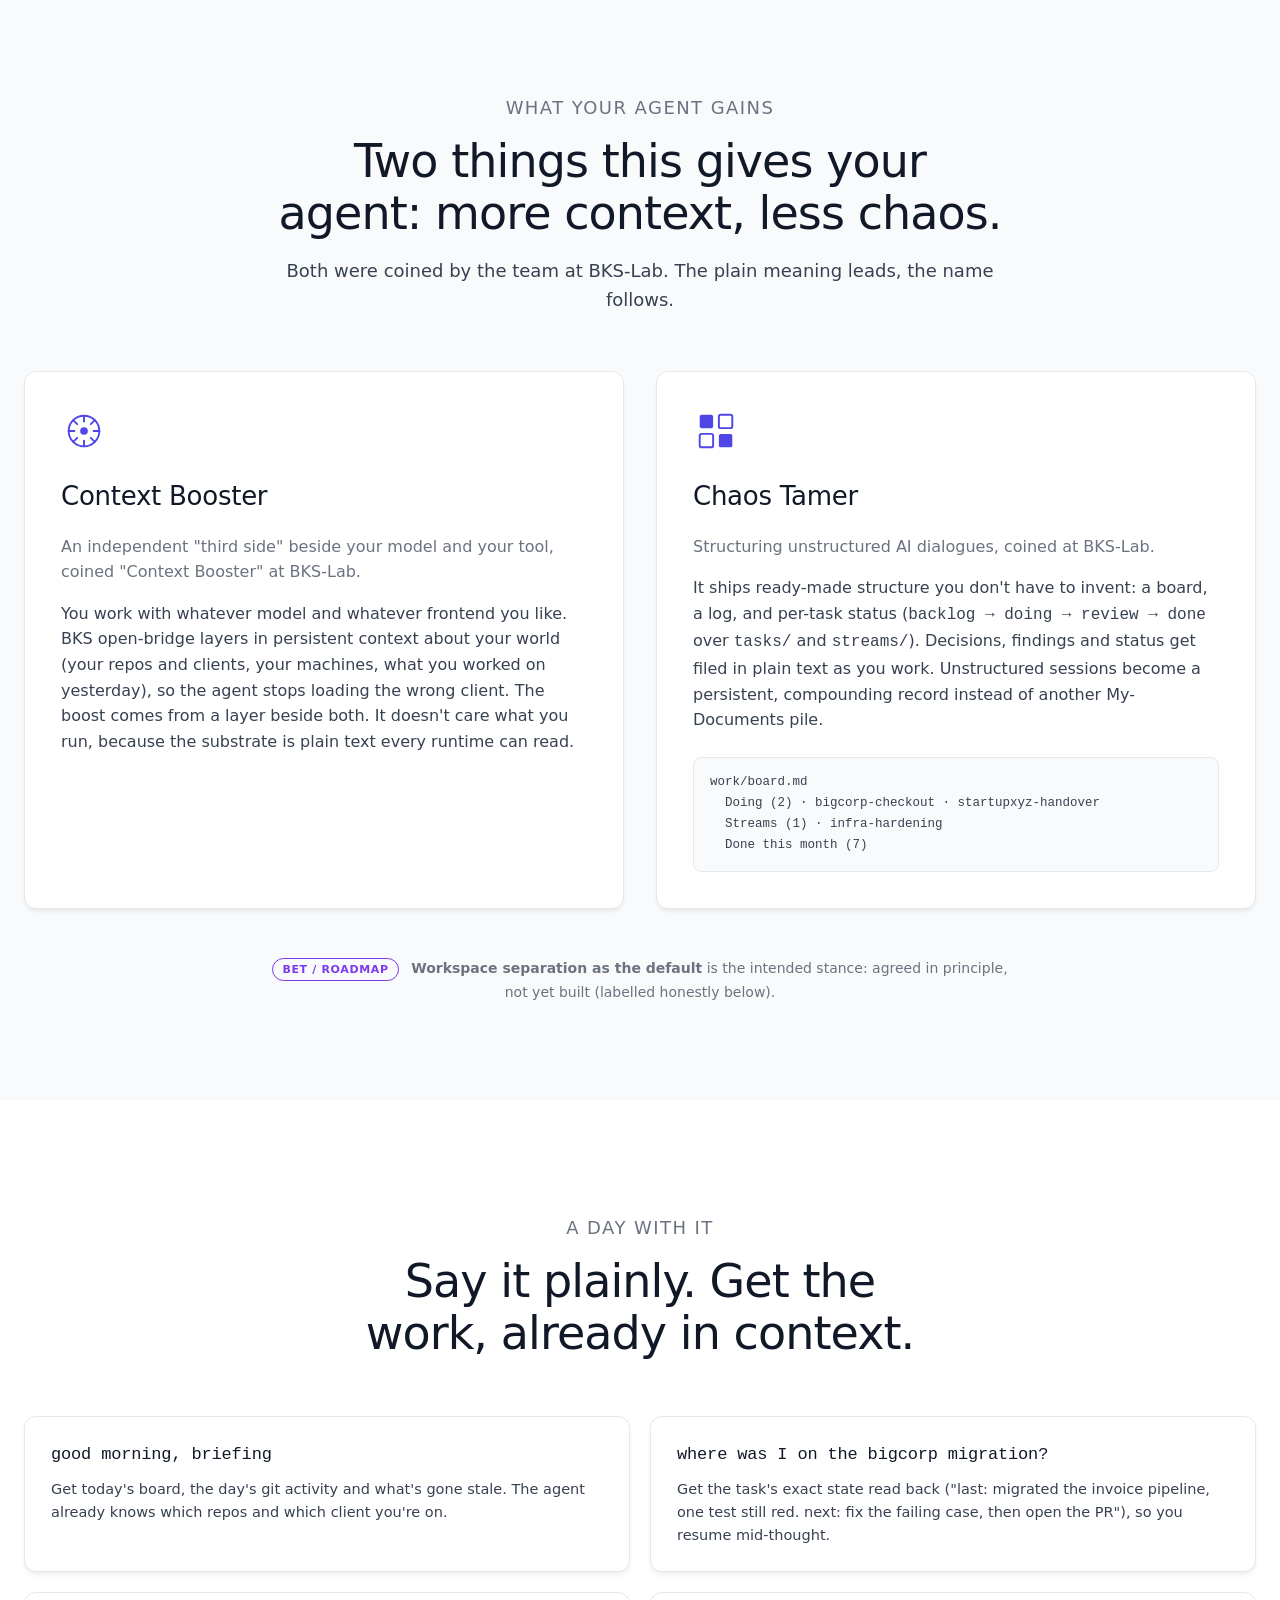
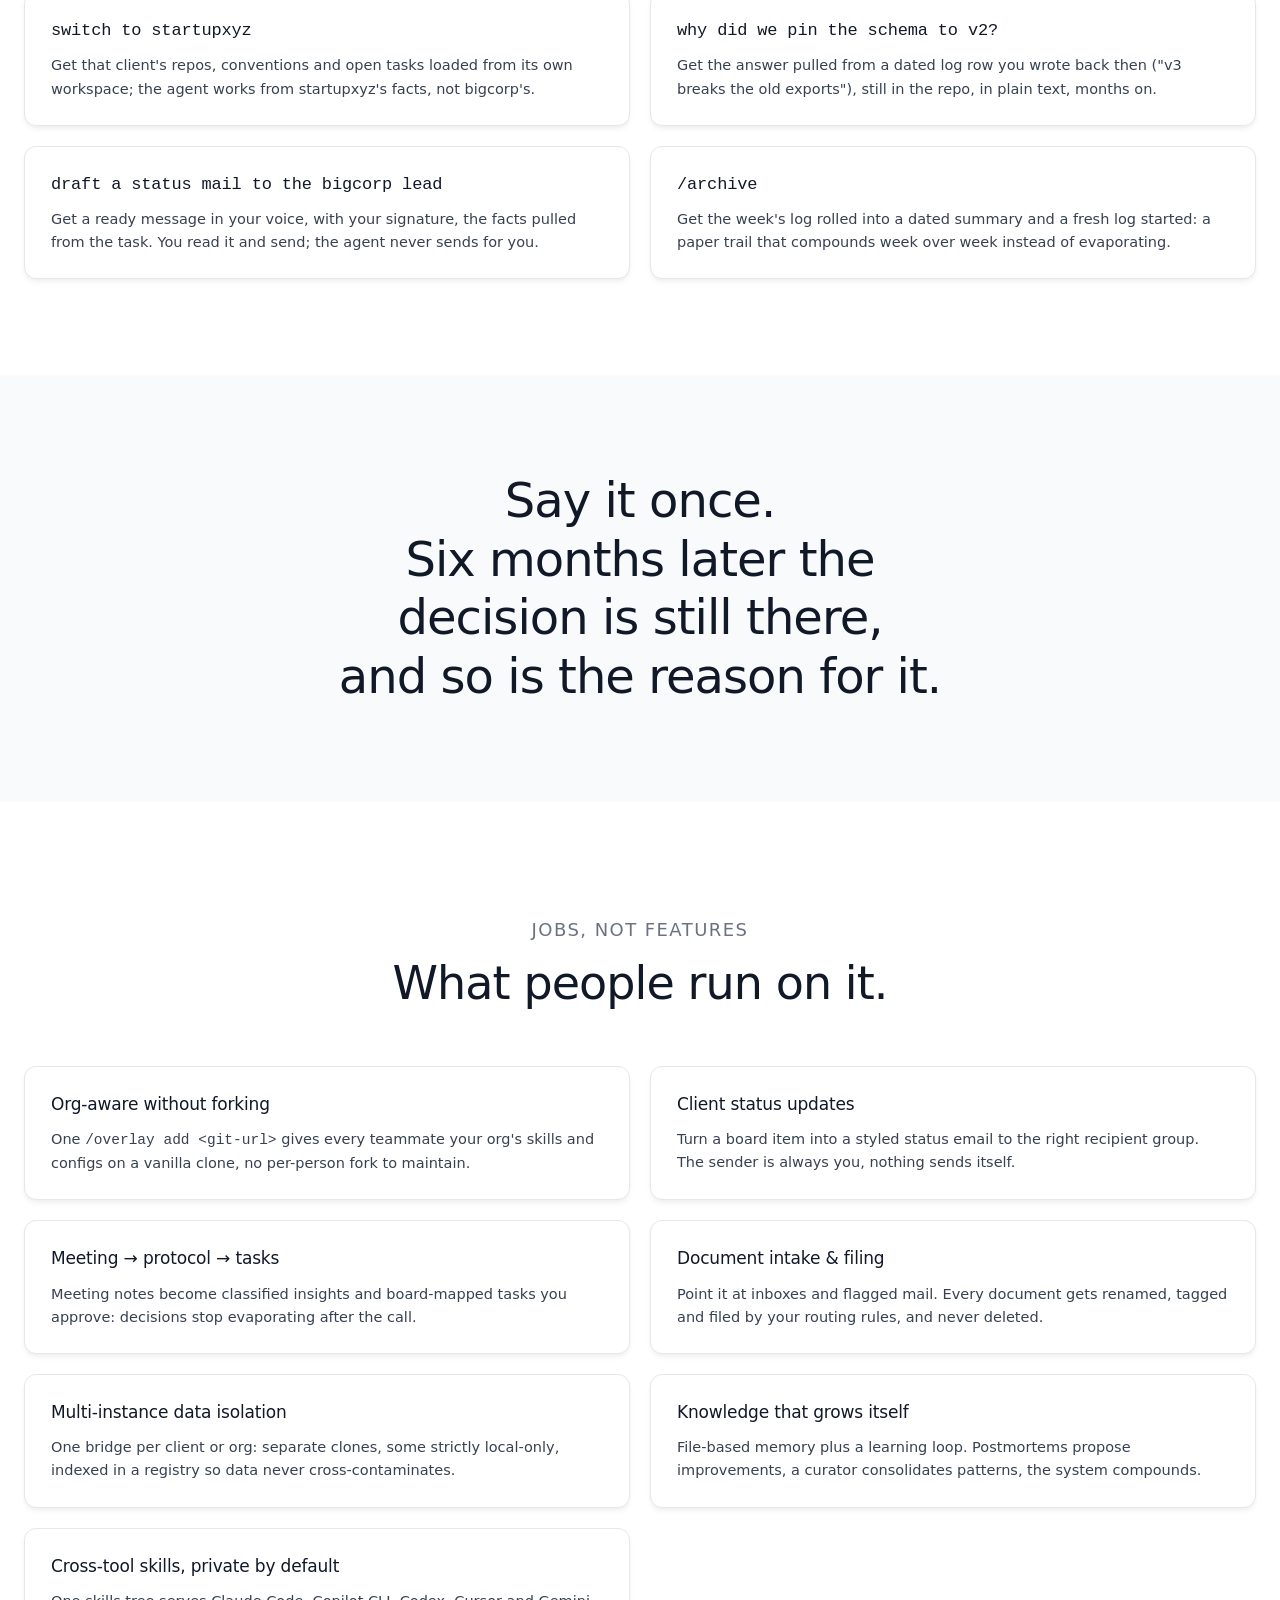
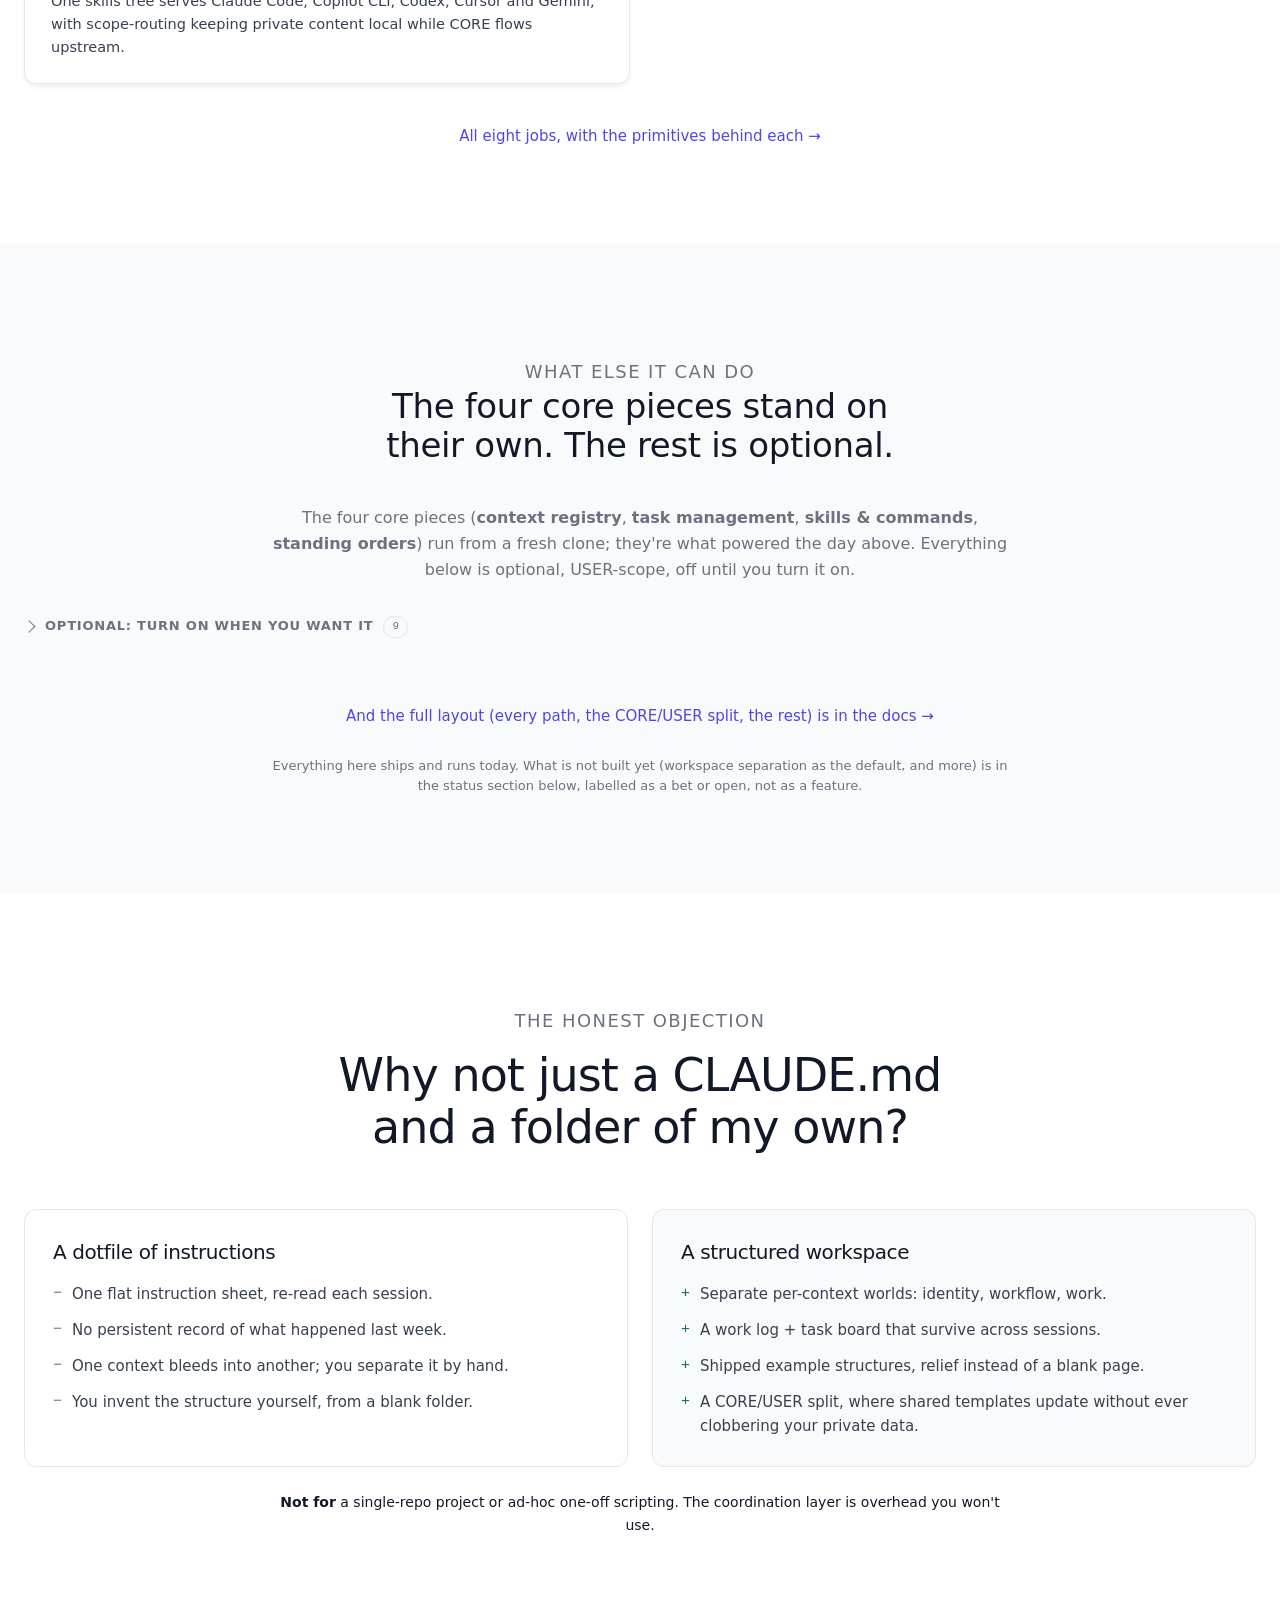
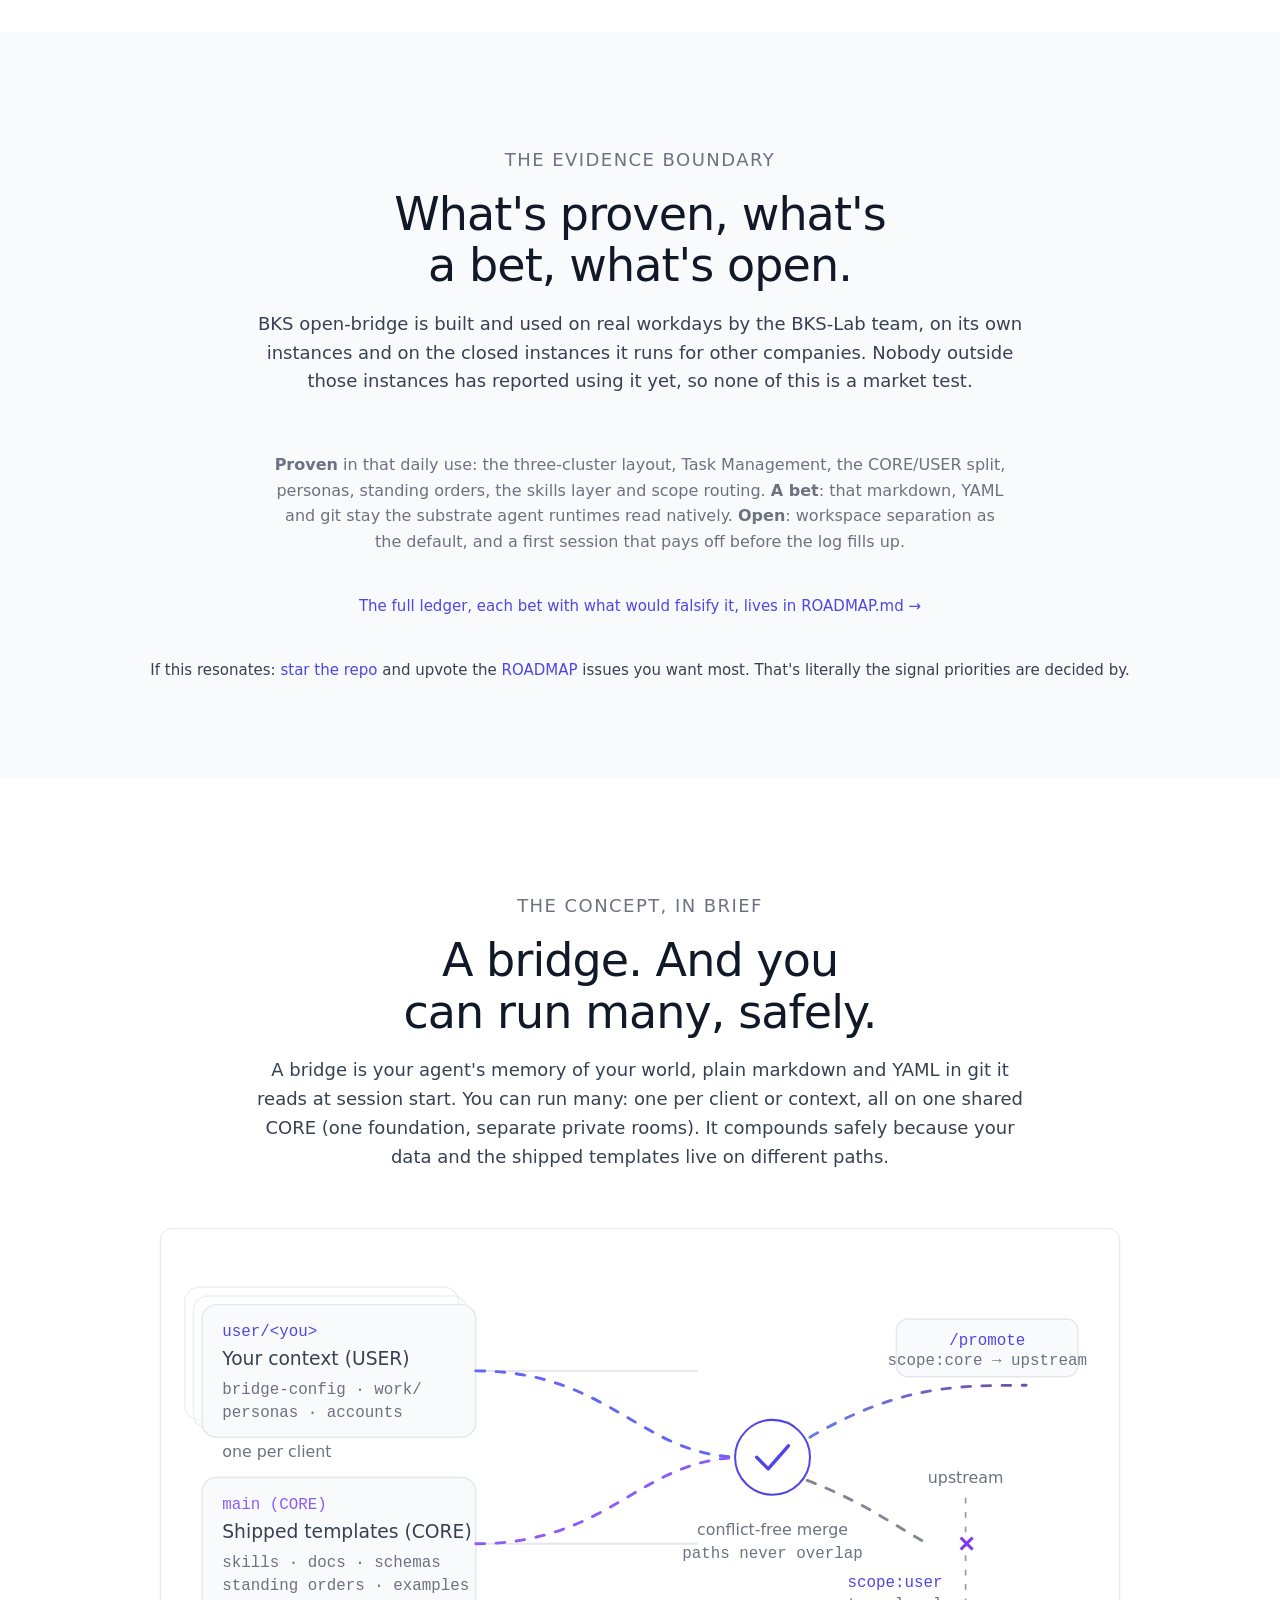
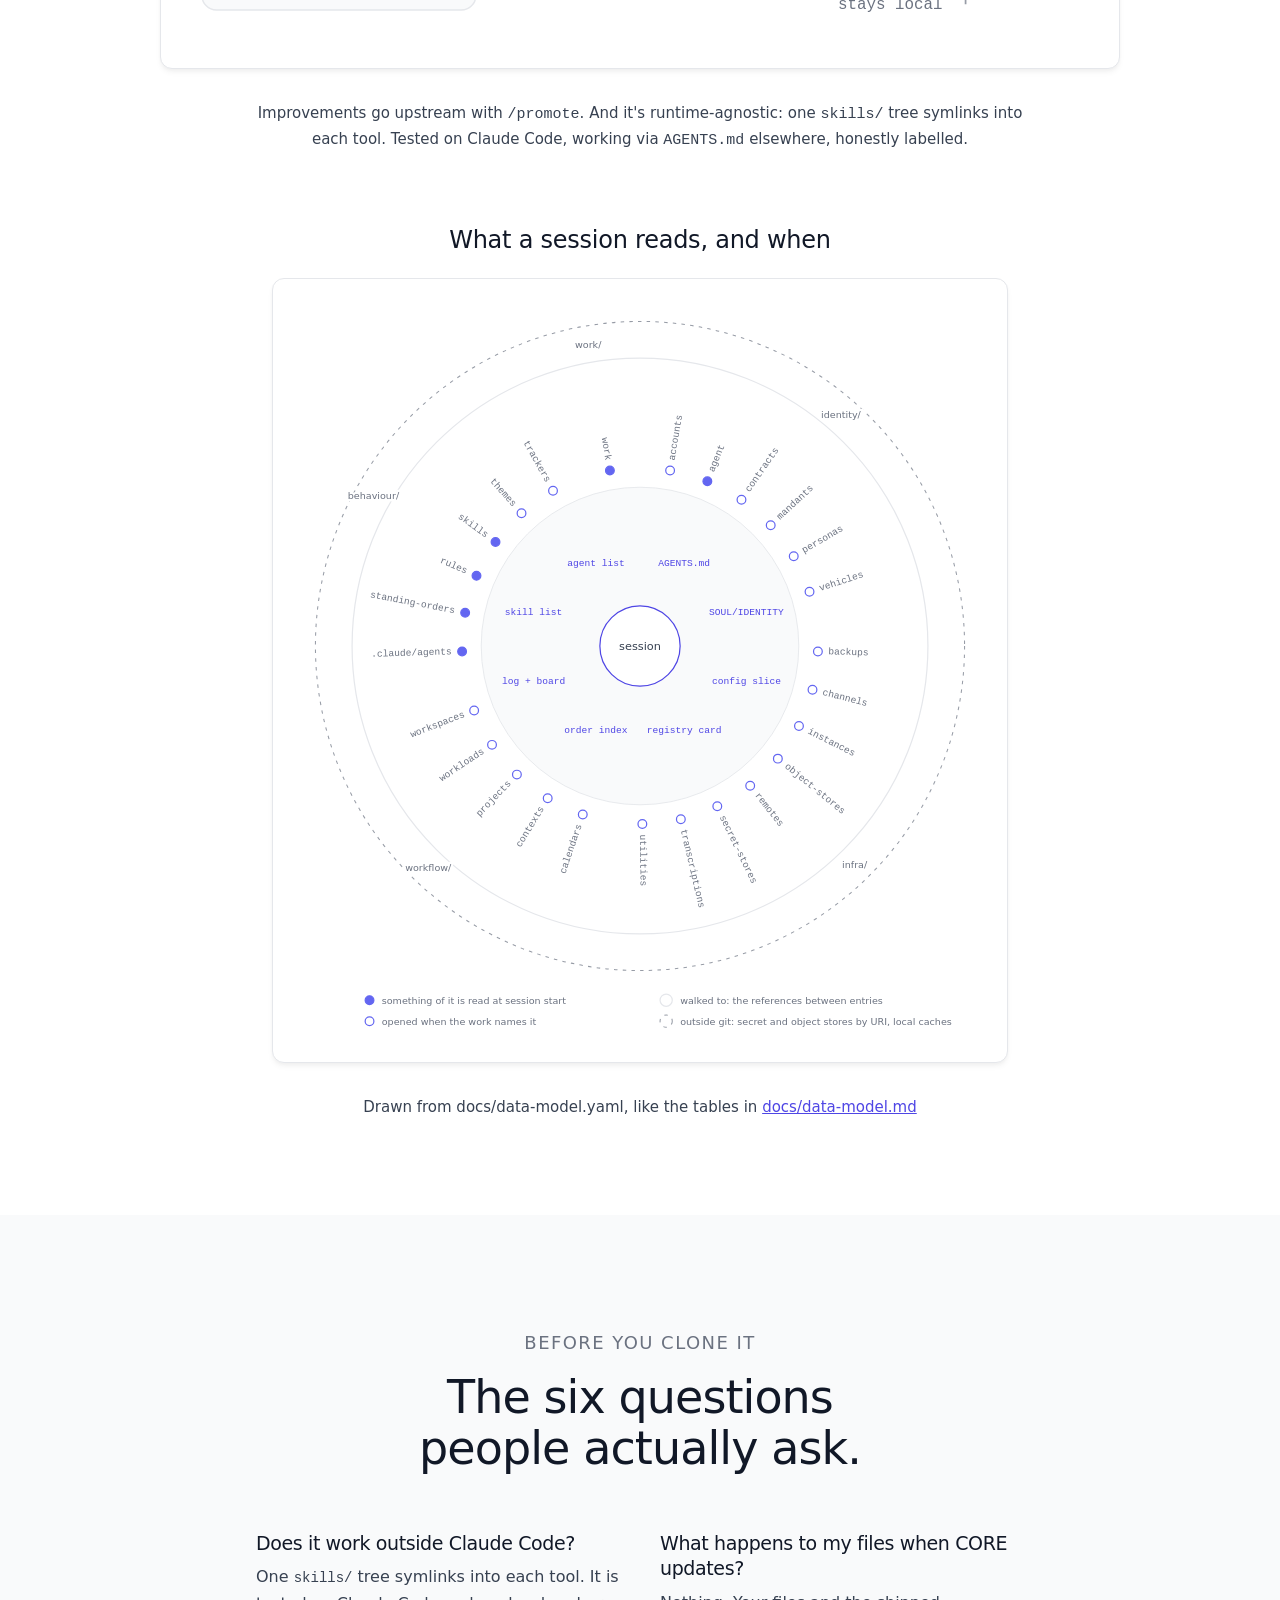
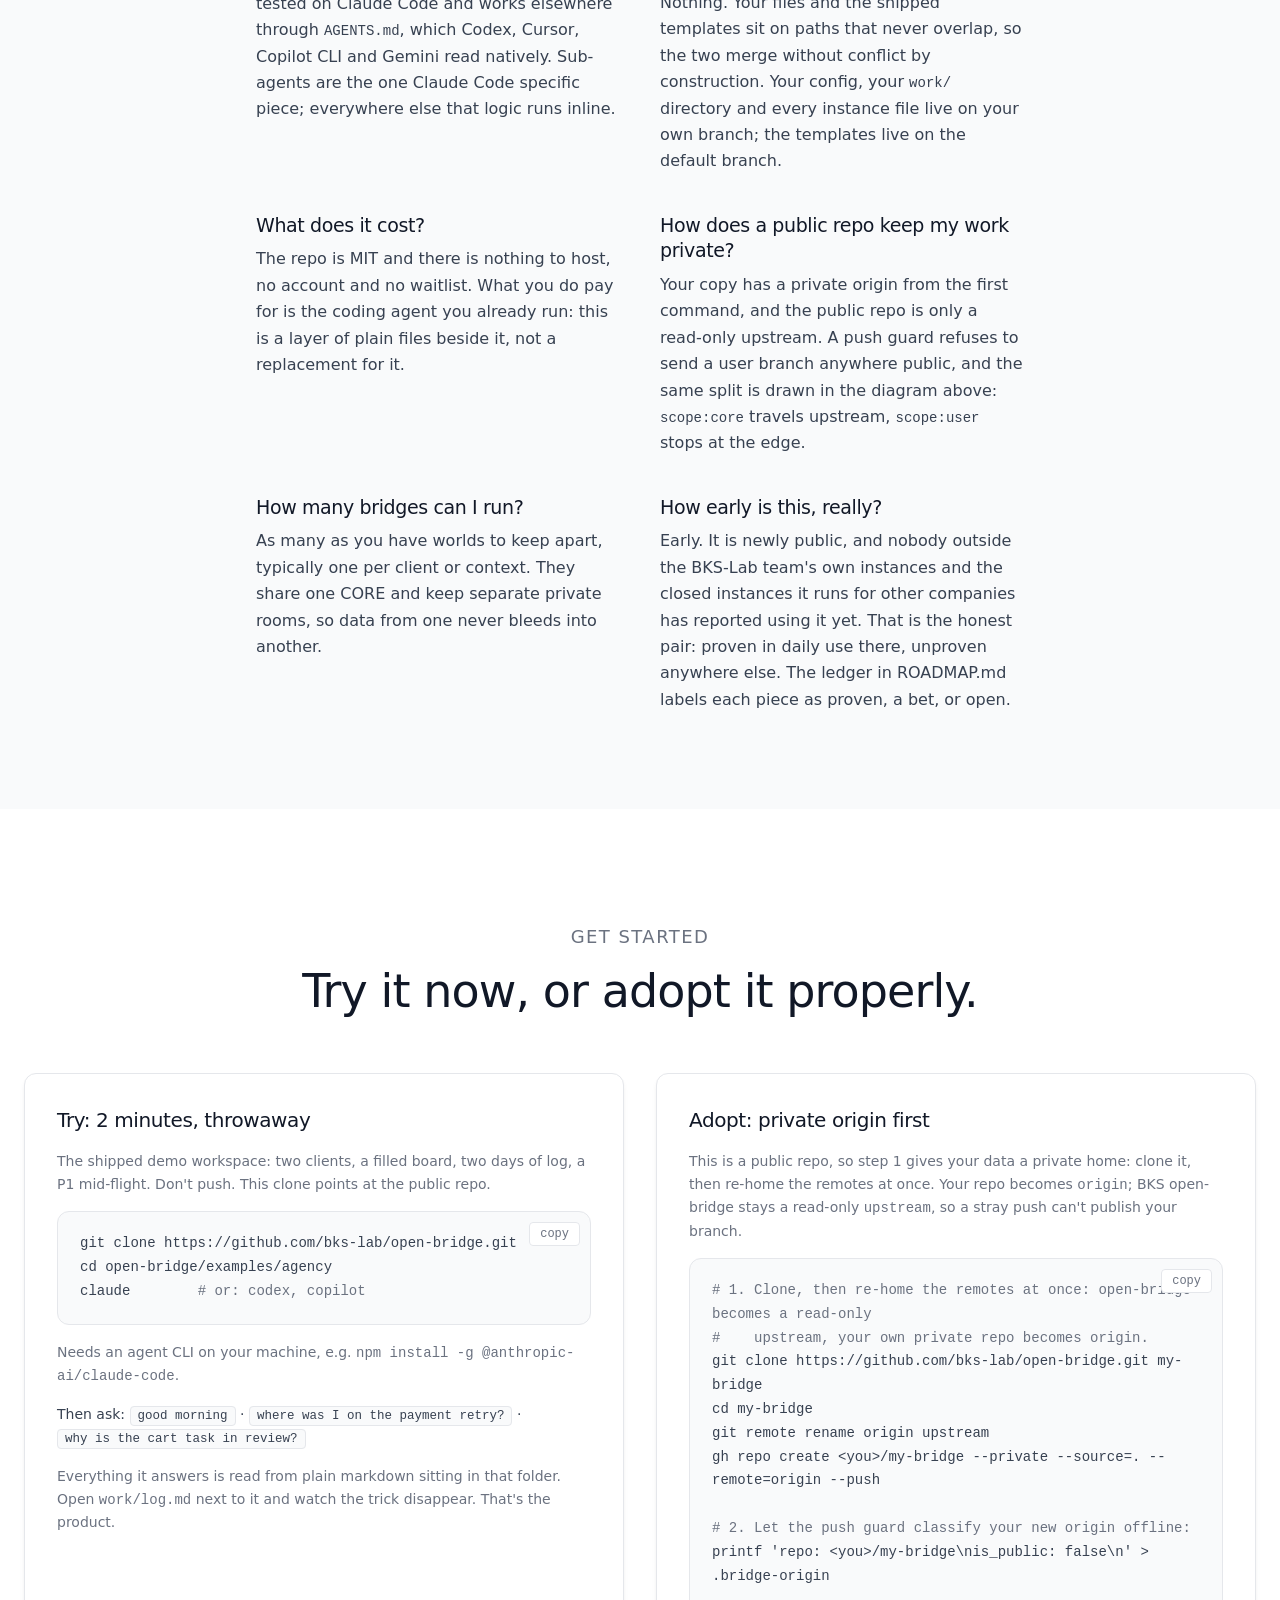
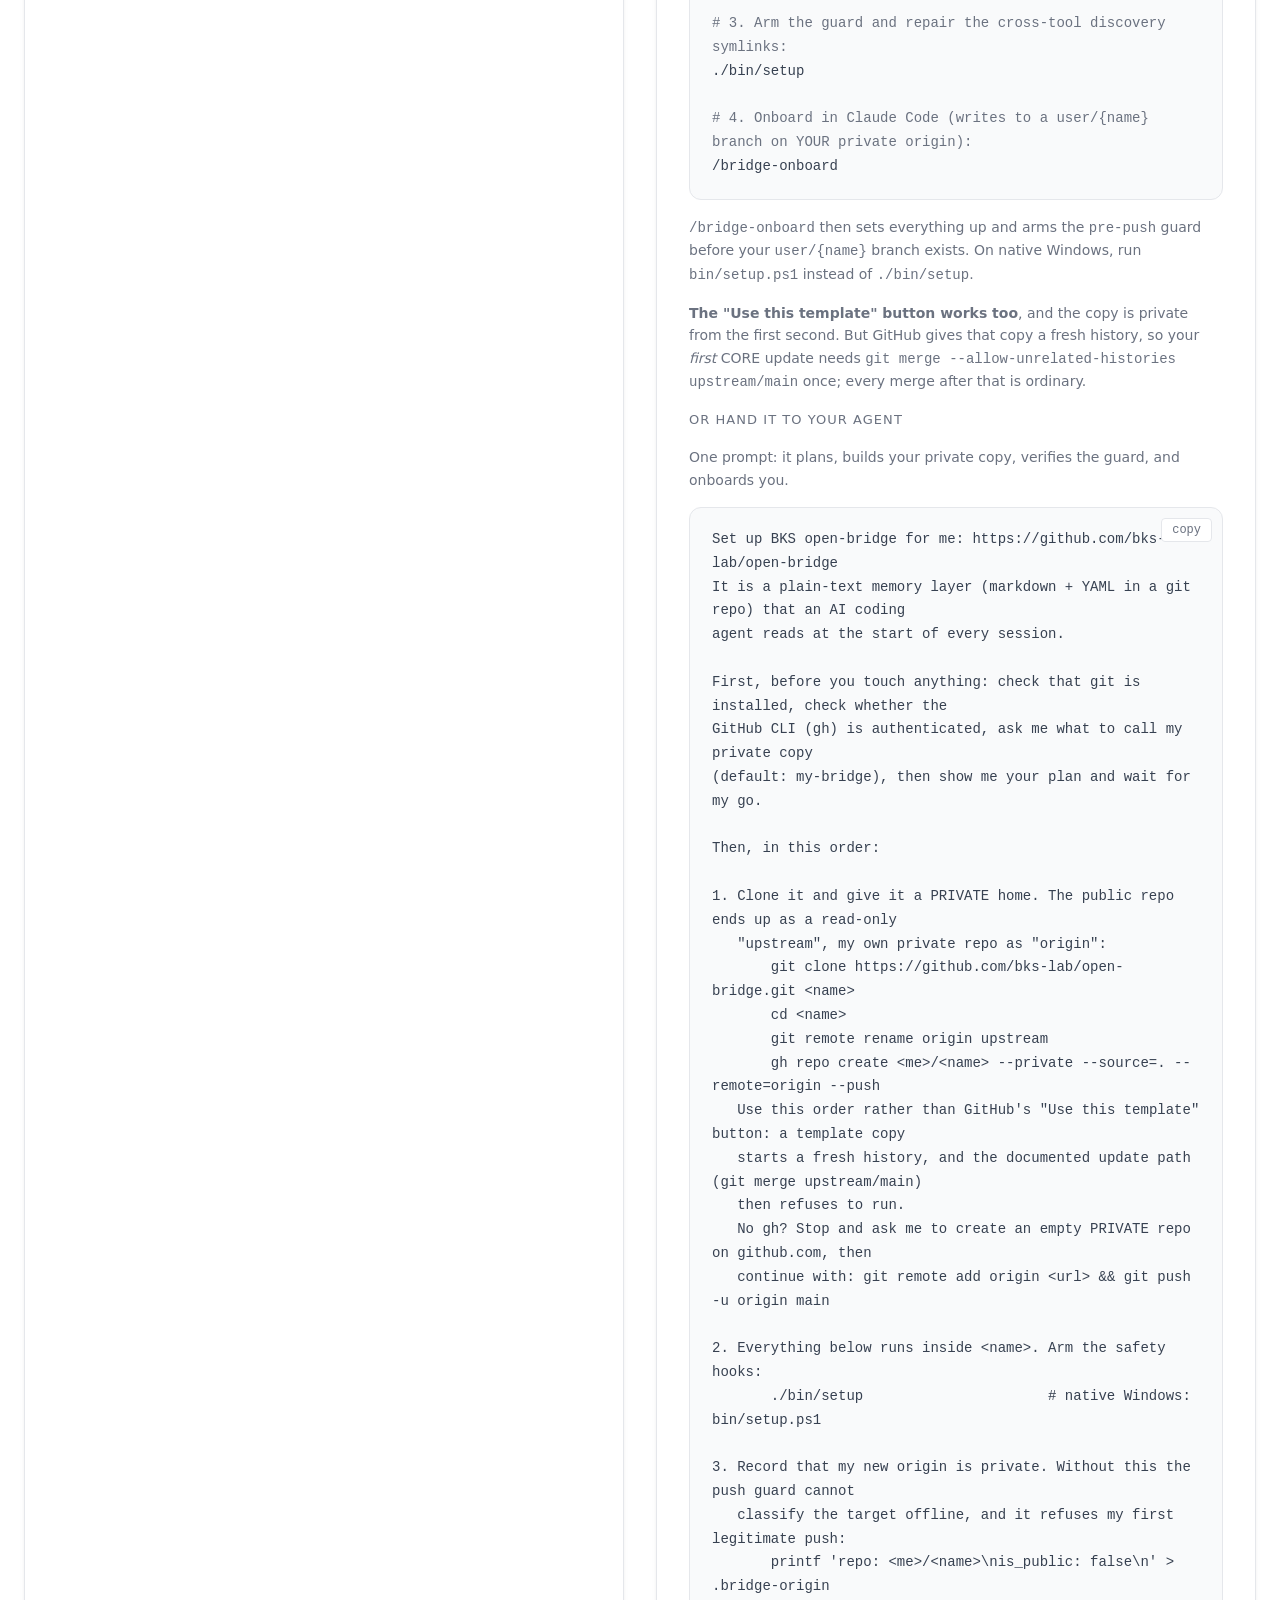
==== commit 79e5f691: "docs(site): the workspace answer in the first screen, a quieter chat button on phones From 1100px th" ====
--- a/docs/index.html
+++ b/docs/index.html
@@ -189,18 +189,29 @@
    block still arrives on the shared .reveal, which is now the only one. */
 @media (max-width:640px){ #tagline .tl{display:inline} }
 
-/* hero demo row: the code example and the CORE ⟷ USER brain, side by side */
-.hero-demo{
-  margin-top:clamp(40px,6vw,72px);text-align:left;
-  display:grid;grid-template-columns:minmax(0,1.05fr) minmax(0,.95fr);
-  align-items:center;gap:clamp(20px,2.5vw,32px);
-}
-.hero-visual{min-width:0;width:100%}
-
-@media (max-width:920px){
-  /* stack the code example + brain on tablet/mobile */
-  .hero-demo{grid-template-columns:1fr;gap:24px}
-  .hero-visual{max-width:520px;margin-inline:auto}
+/* Hero proof. One column (copy, answer, ring) until there is room for two;
+   from 1100px the answer moves up beside the copy so it is in the first
+   screen at 1280x800, and the ring of the same workspace sits centred under
+   both. */
+.hero-lead{min-width:0}
+.hero-term{margin:clamp(40px,6vw,64px) auto 0;max-width:44rem;text-align:left}
+.hero-visual{min-width:0;width:100%;max-width:560px;margin:28px auto 0;text-align:left}
+@media (min-width:1100px){
+  .hero{padding-block:clamp(40px,6vh,72px) clamp(56px,8vh,96px)}
+  .hero-copy{
+    display:grid;grid-template-columns:minmax(0,1.1fr) minmax(0,.9fr);
+    column-gap:clamp(40px,4vw,64px);align-items:center;text-align:left;
+  }
+  .hero-lead{grid-column:1;grid-row:1}
+  .hero-term{grid-column:2;grid-row:1;margin:0;max-width:none}
+  .hero-visual{grid-column:1 / -1;grid-row:2;max-width:620px;margin-top:clamp(48px,7vh,80px)}
+  .hero .display{margin:20px 0 0;font-size:clamp(44px,4.2vw,62px);max-width:none}
+  .hero-sub{margin:22px 0 0;font-size:18px;max-width:36rem}
+  .hero .cta-row,.hero .honesty-strip{justify-content:flex-start}
+  .hero .cta-row{margin-top:28px}
+  .hero .honesty-strip{margin-top:22px}
+  .hero .beta-line{margin-inline:0;text-align:left}
+  .hero .display .text-gradient{white-space:nowrap}
 }
 
 /* ---- #hero-net (animated CORE ⟷ USER brain), scoped ----
@@ -592,9 +603,10 @@
 <section class="hero">
   <div class="hero-grid container">
     <div class="hero-copy">
+      <div class="hero-lead">
       <p class="eyebrow"><span data-lang="en">Persistent context for your AI coding agent</span><span data-lang="de">Bleibender Kontext für deinen KI-Coding-Agenten</span></p>
 
-      <h1 class="display" data-lang="en">Stop re-explaining your project to your AI agent. It&nbsp;<span class="text-gradient">already knows</span> your repos.</h1>
+      <h1 class="display" data-lang="en">Stop re-explaining your project to your AI agent. It&nbsp;<span class="text-gradient">already knows</span> your&nbsp;repos.</h1>
       <h1 class="display" data-lang="de">Erklär deinem KI-Agenten nicht jedes Mal alles neu. Er <span class="text-gradient">kennt</span> deine Repos <span class="text-gradient">schon</span>.</h1>
 
       <p class="hero-sub"><span data-lang="en">Your repos, clients, conventions and last week's decisions, kept as plain markdown and YAML in git. Your coding agent reads them at the start of every session, so context compounds instead of resetting. Any model, any frontend.</span><span data-lang="de">Deine Repos, Kunden, Konventionen und die Entscheidungen von letzter Woche, als Plain-Markdown und YAML in Git. Dein Coding-Agent liest sie zu Beginn jeder Session wieder ein, damit Kontext wächst, statt sich zurückzusetzen. Egal welches Modell, egal welches Frontend.</span></p>
@@ -614,10 +626,15 @@
         </a>
       </div>
 
-      <!-- ===== HERO DEMO ROW: the code example paired with the CORE ⟷ USER brain =====
-           Two cards on one horizontal line: the shipped-workspace terminal (left)
-           and the animated brain (right), top-aligned. -->
-      <div class="hero-demo">
+      <p class="beta-line">
+        <span data-lang="en"><a href="demo.html">▶ See it work (90 sec)</a><span class="sep">·</span><a href="https://github.com/bks-lab/open-bridge" target="_blank" rel="noopener">Read the code on GitHub</a><span class="sep">·</span>Newly public, hit a rough edge? <a href="https://github.com/bks-lab/open-bridge/issues" target="_blank" rel="noopener">Tell us</a>.</span>
+        <span data-lang="de"><a href="demo.html">▶ Sieh es arbeiten (90 Sek.)</a><span class="sep">·</span><a href="https://github.com/bks-lab/open-bridge" target="_blank" rel="noopener">Lies den Code auf GitHub</a><span class="sep">·</span>Frisch öffentlich, irgendwo hakt es? <a href="https://github.com/bks-lab/open-bridge/issues" target="_blank" rel="noopener">Sag's uns</a>.</span>
+      </p>
+      </div><!-- /.hero-lead -->
+
+      <!-- ===== HERO PROOF: the shipped-workspace answer sits beside the copy on
+           a desktop, so it is in the first screen; the ring of the same
+           workspace follows below it. One column on smaller screens. -->
       <!-- The magic-moment exchange: real answers from the shipped demo
            workspace (examples/agency/work/), not invented copy. -->
       <div class="hero-term">
@@ -660,12 +677,7 @@
           </div>
         </figure>
       </div>
-      </div><!-- /.hero-demo -->
-
-      <p class="beta-line">
-        <span data-lang="en"><a href="demo.html">▶ See it work (90 sec)</a><span class="sep">·</span><a href="https://github.com/bks-lab/open-bridge" target="_blank" rel="noopener">Read the code on GitHub</a><span class="sep">·</span>Newly public, hit a rough edge? <a href="https://github.com/bks-lab/open-bridge/issues" target="_blank" rel="noopener">Tell us</a>.</span>
-        <span data-lang="de"><a href="demo.html">▶ Sieh es arbeiten (90 Sek.)</a><span class="sep">·</span><a href="https://github.com/bks-lab/open-bridge" target="_blank" rel="noopener">Lies den Code auf GitHub</a><span class="sep">·</span>Frisch öffentlich, irgendwo hakt es? <a href="https://github.com/bks-lab/open-bridge/issues" target="_blank" rel="noopener">Sag's uns</a>.</span>
-      </p>
+
     </div>
   </div>
 </section>
--- a/docs/assets/brand.css
+++ b/docs/assets/brand.css
@@ -313,6 +313,8 @@
   .chip .chip-label{position:absolute;width:1px;height:1px;overflow:hidden;clip:rect(0 0 0 0);white-space:nowrap}
   .nav-chips .chip{padding:7px 9px}
   .page-hero{padding-block:48px 28px}
+  /* room for the chat launcher under the last footer line */
+  footer{padding-bottom:88px}
   :root{--section-y:72px}
 }
 
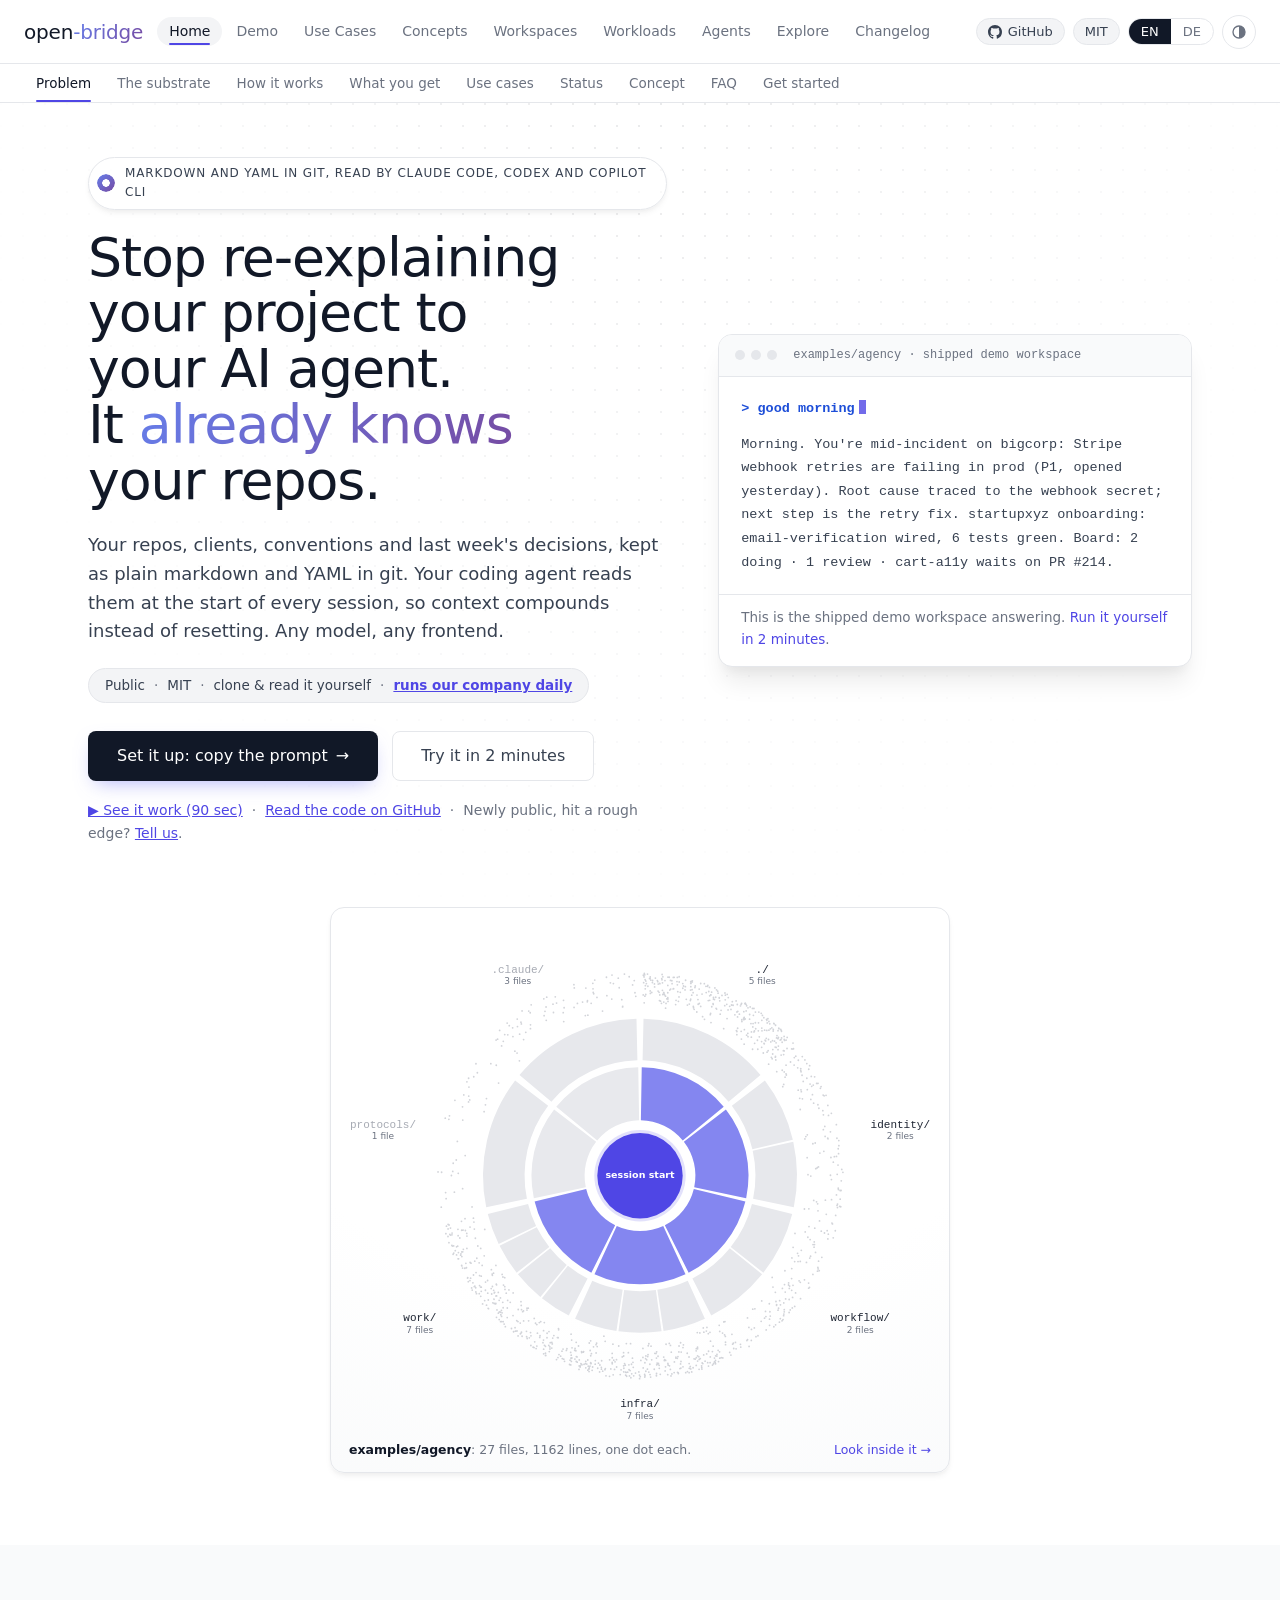
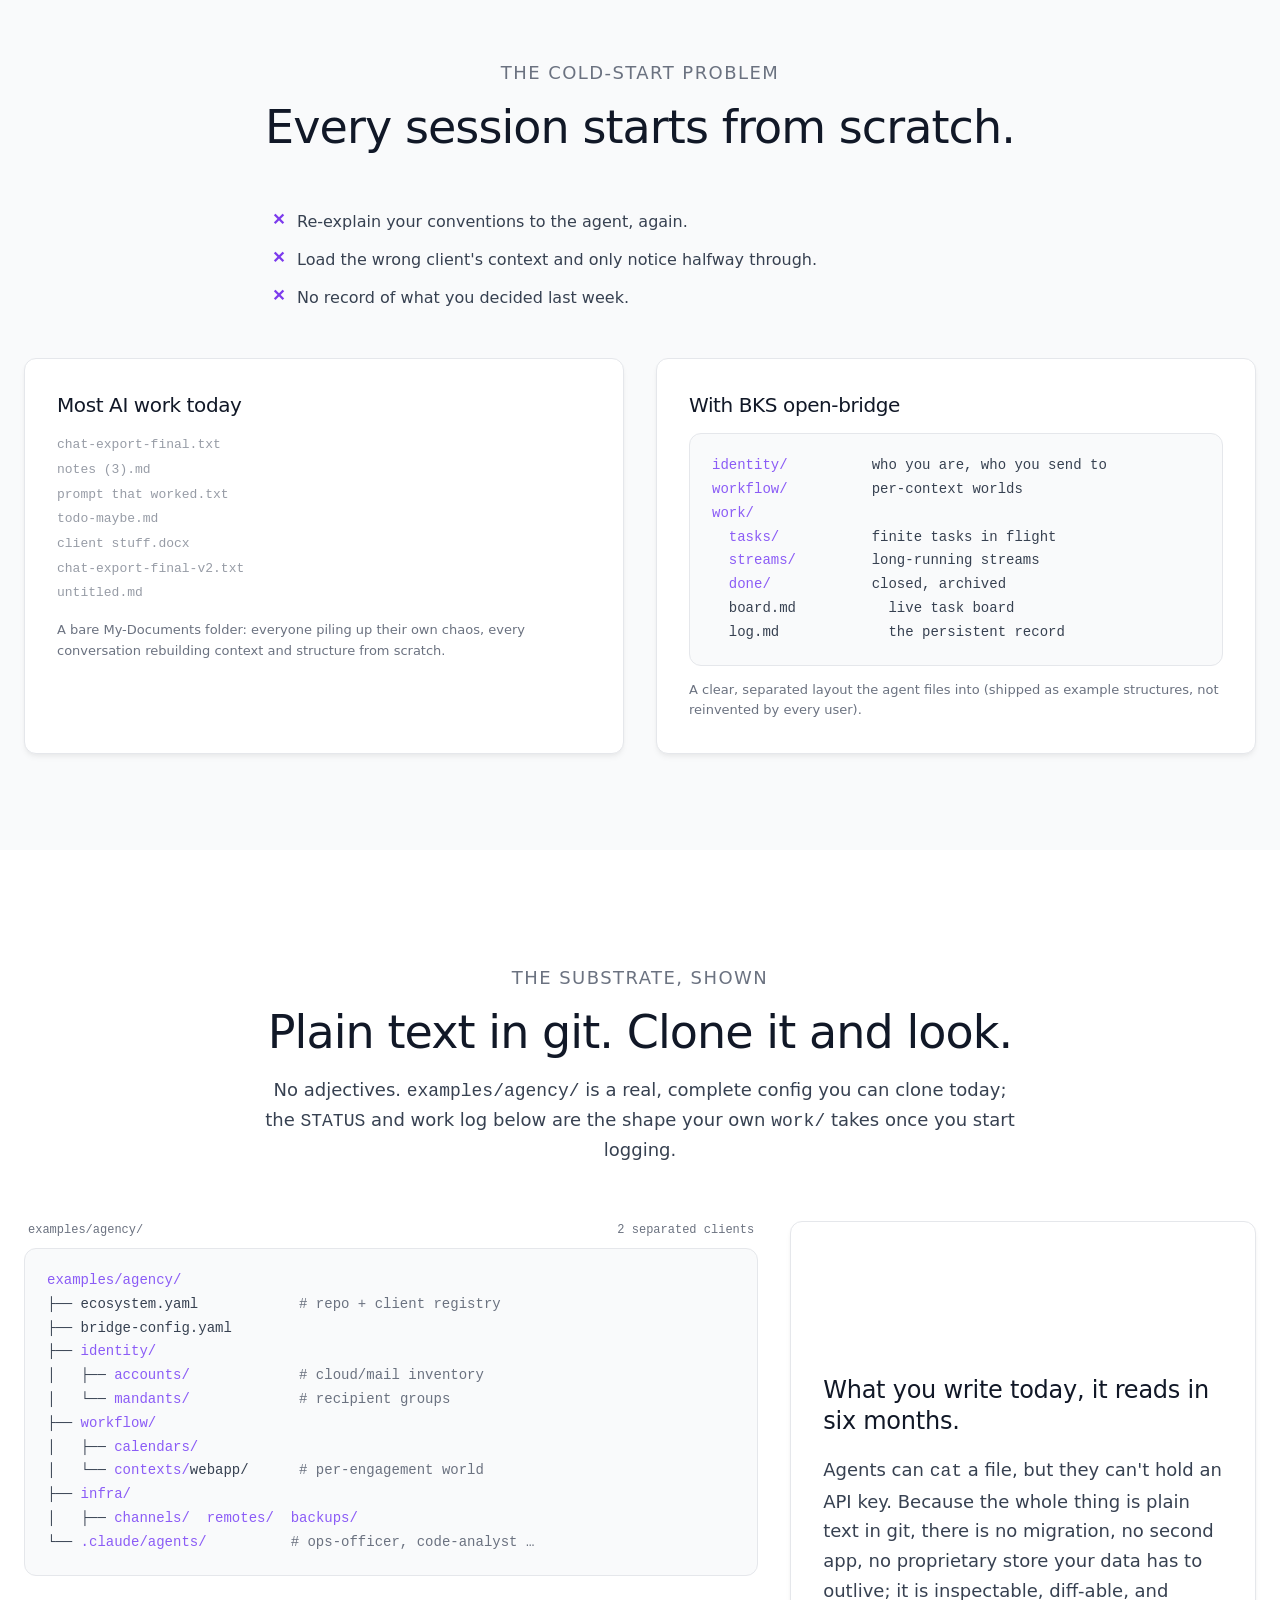
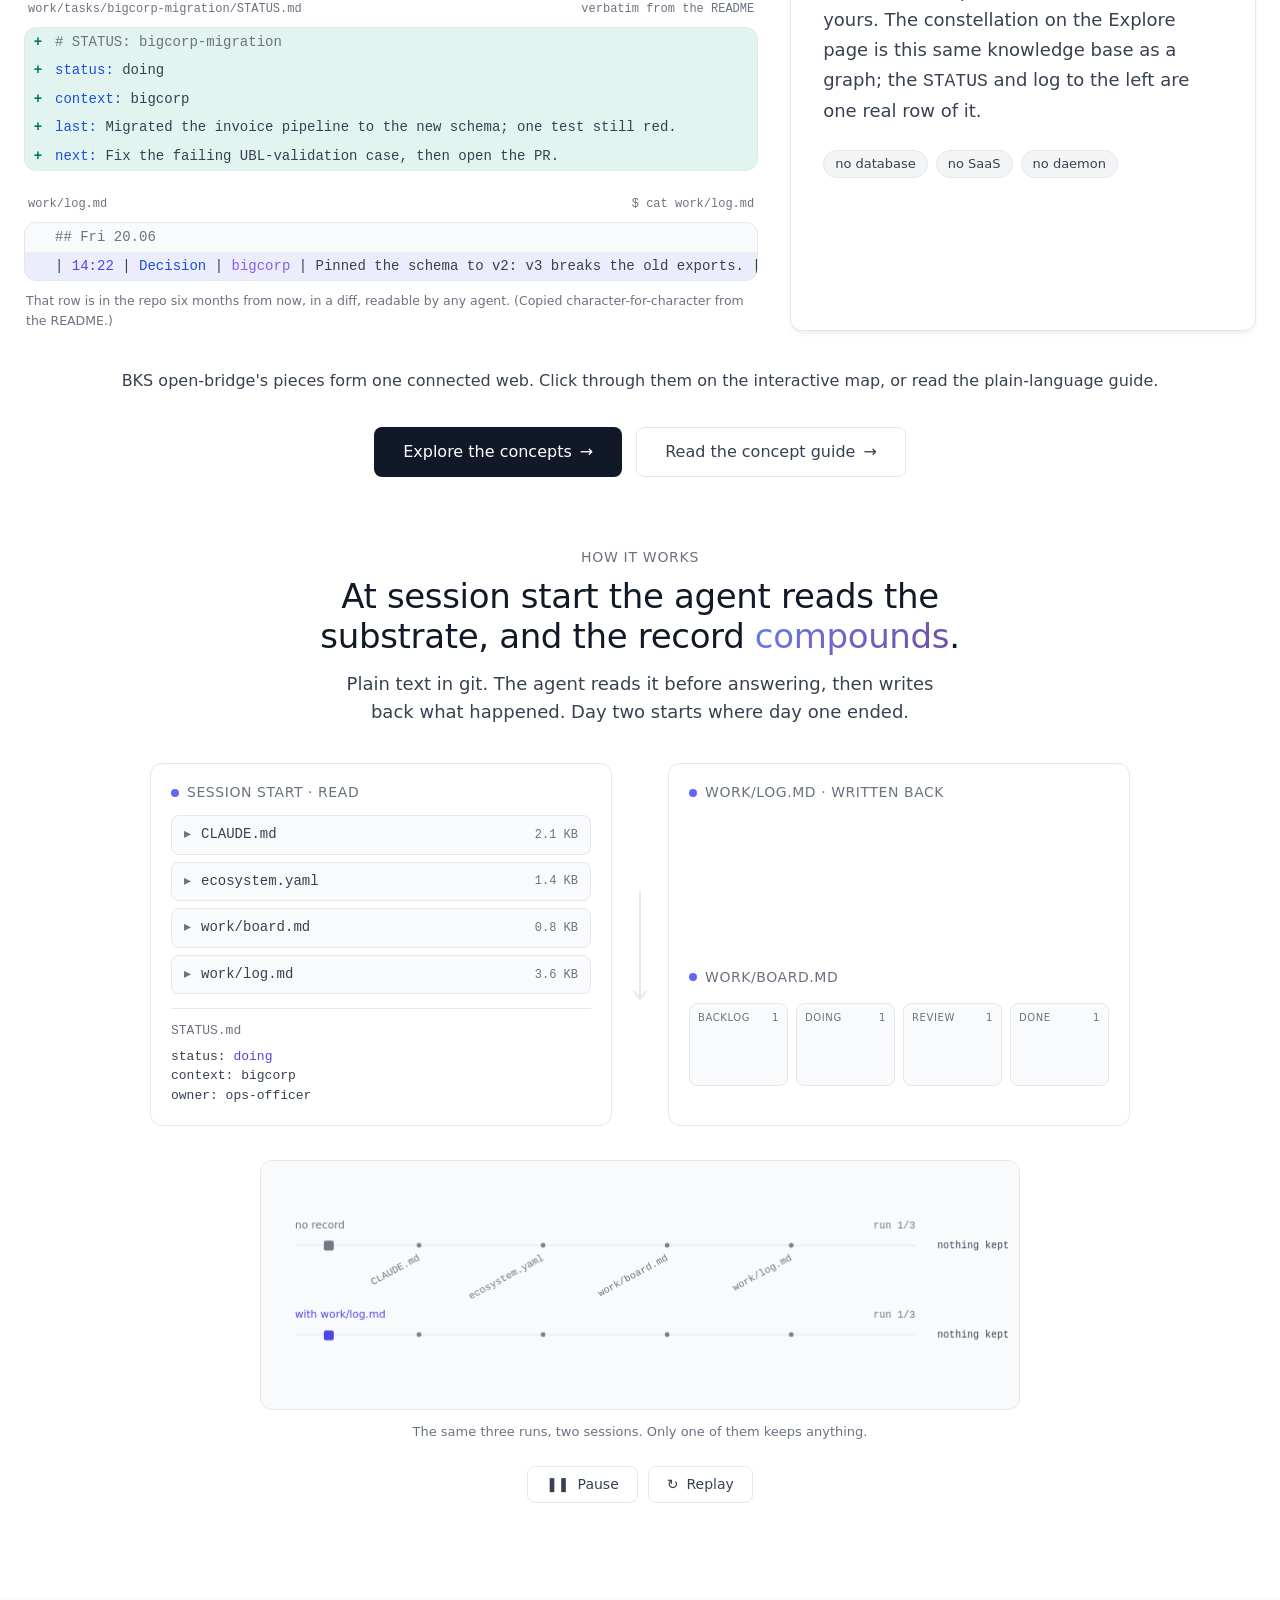
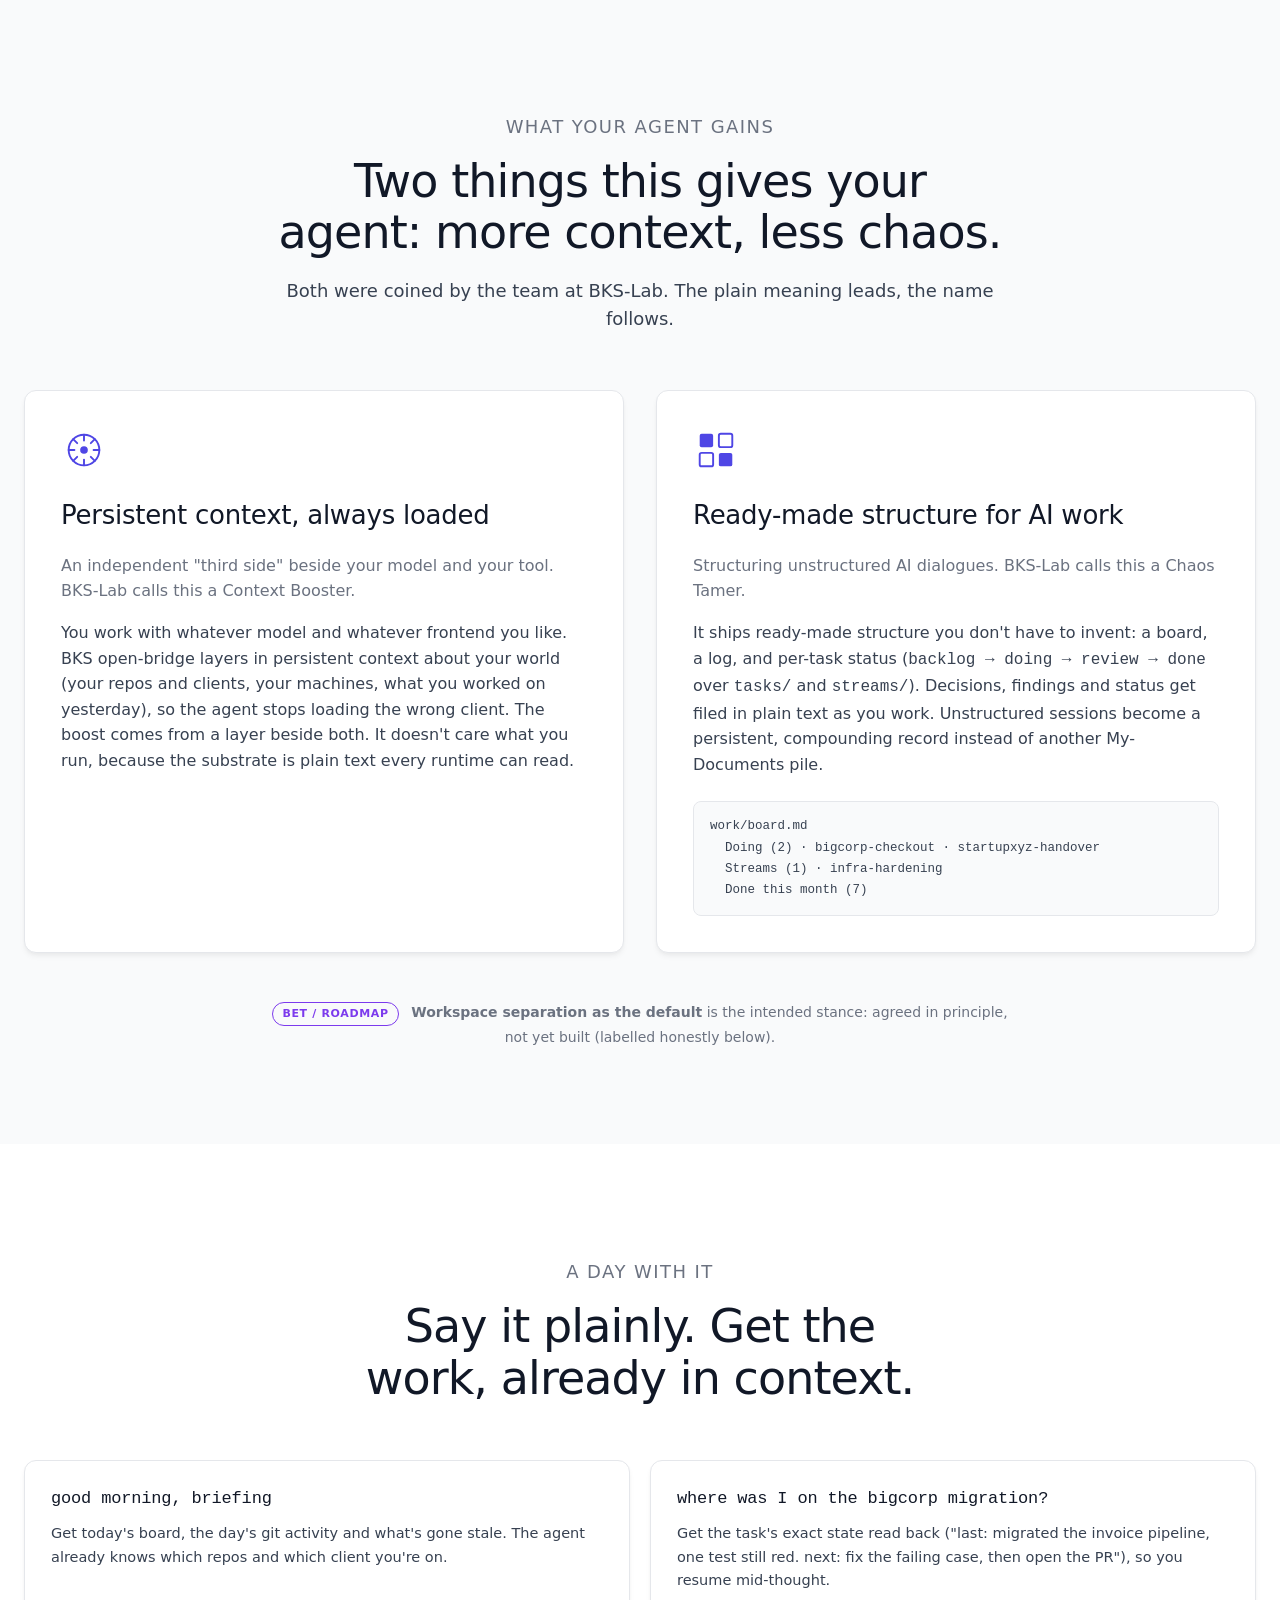
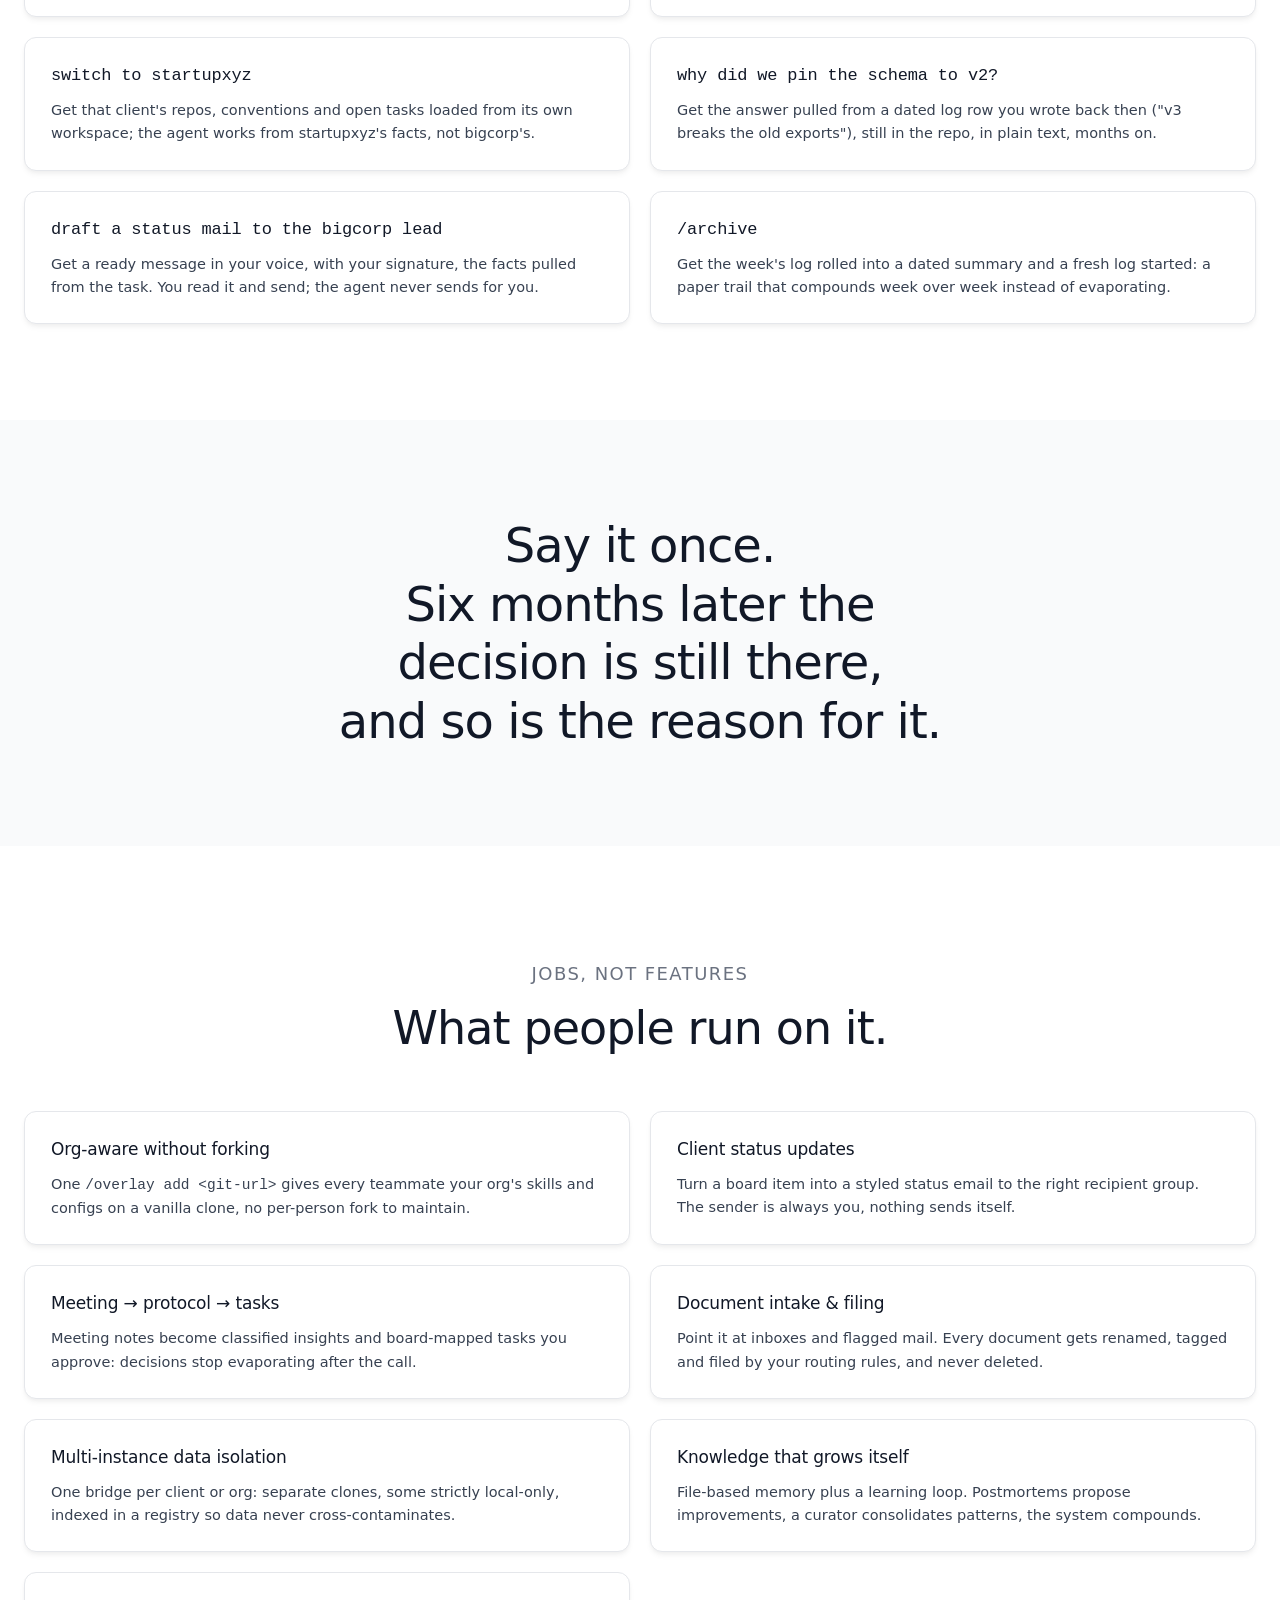
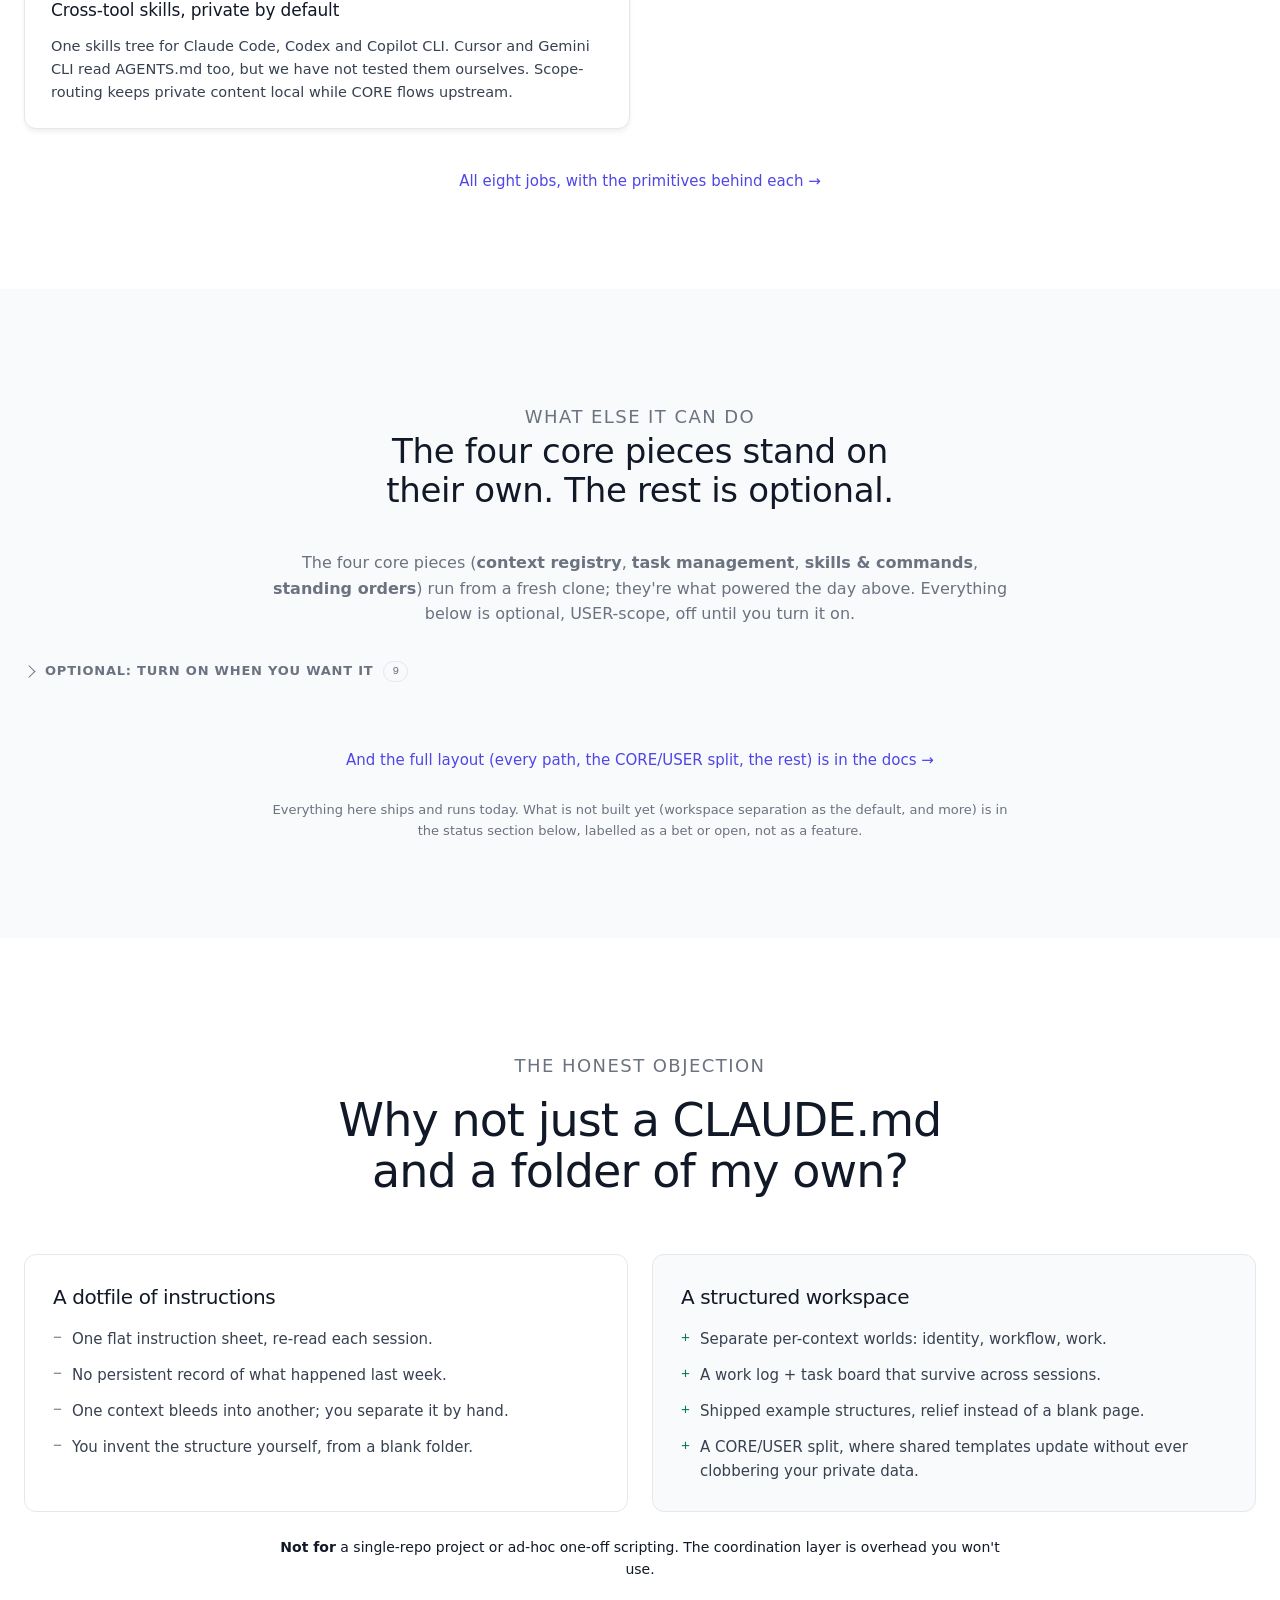
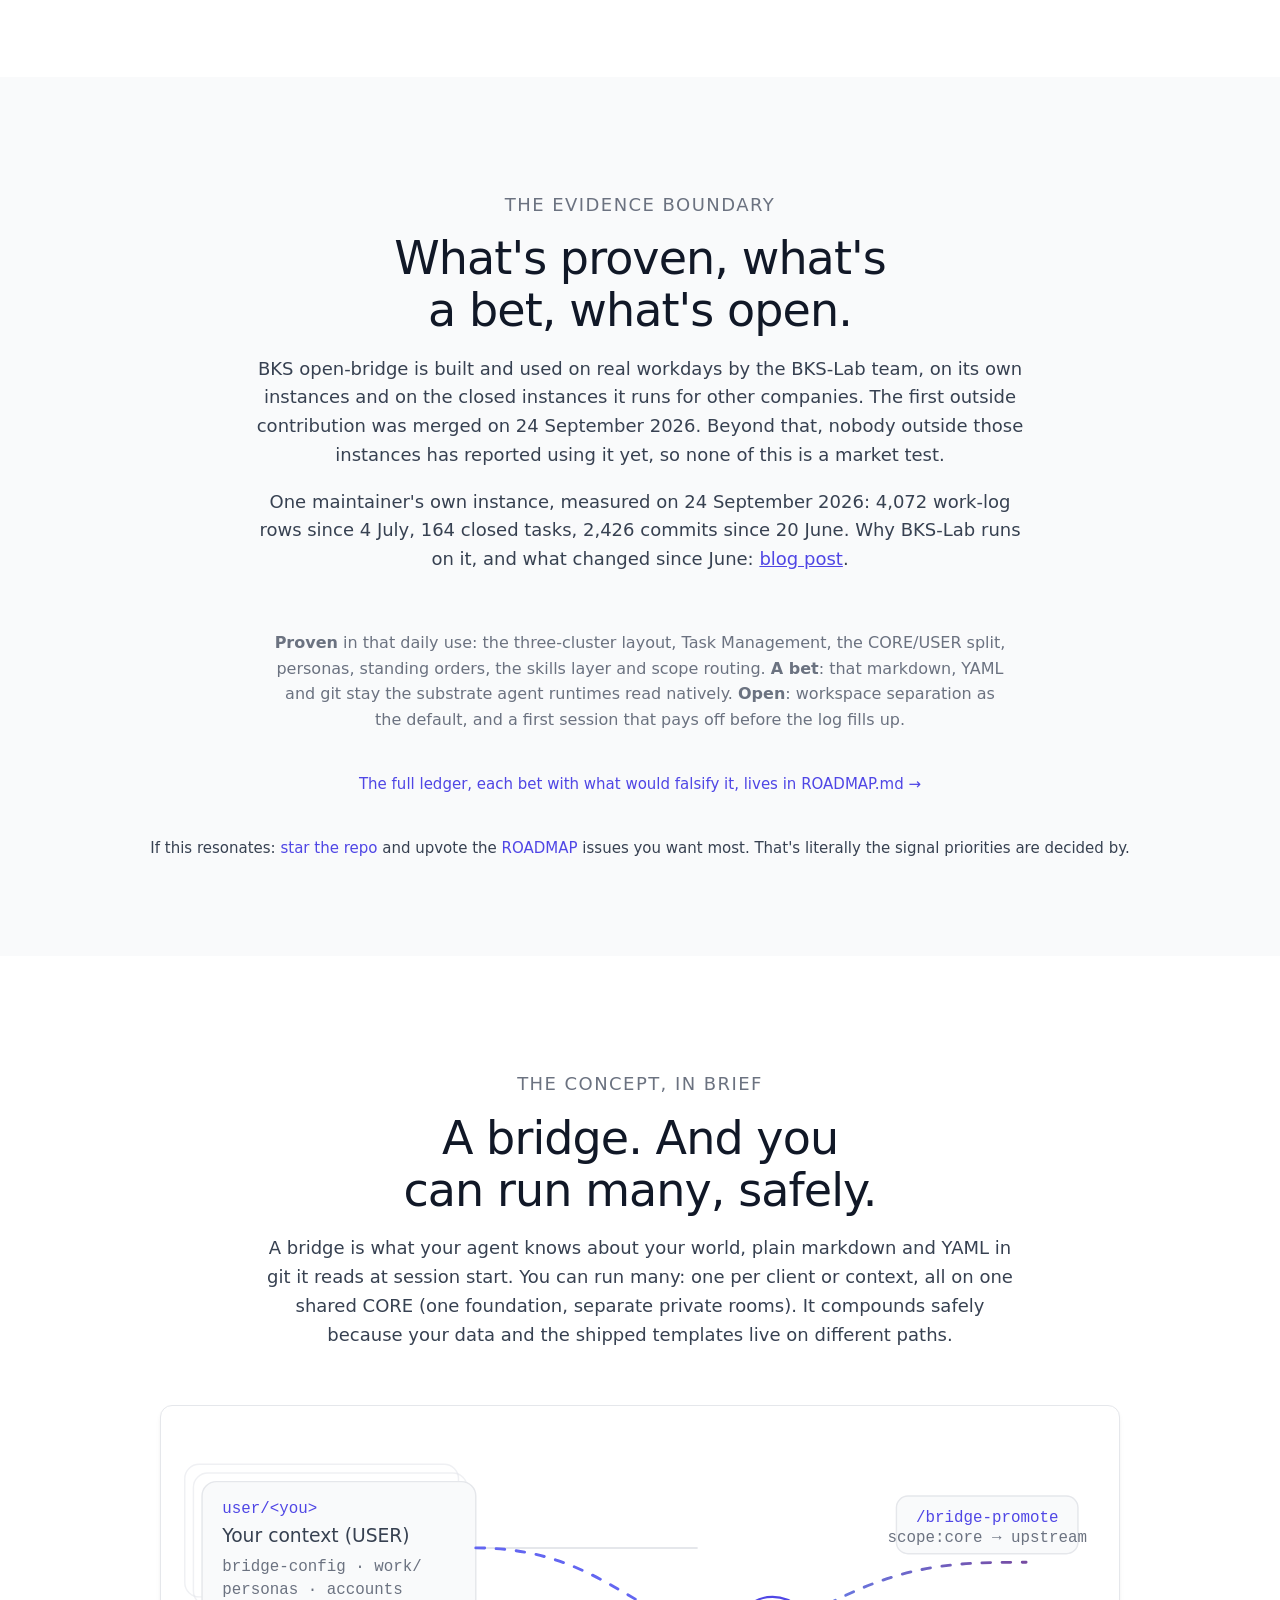
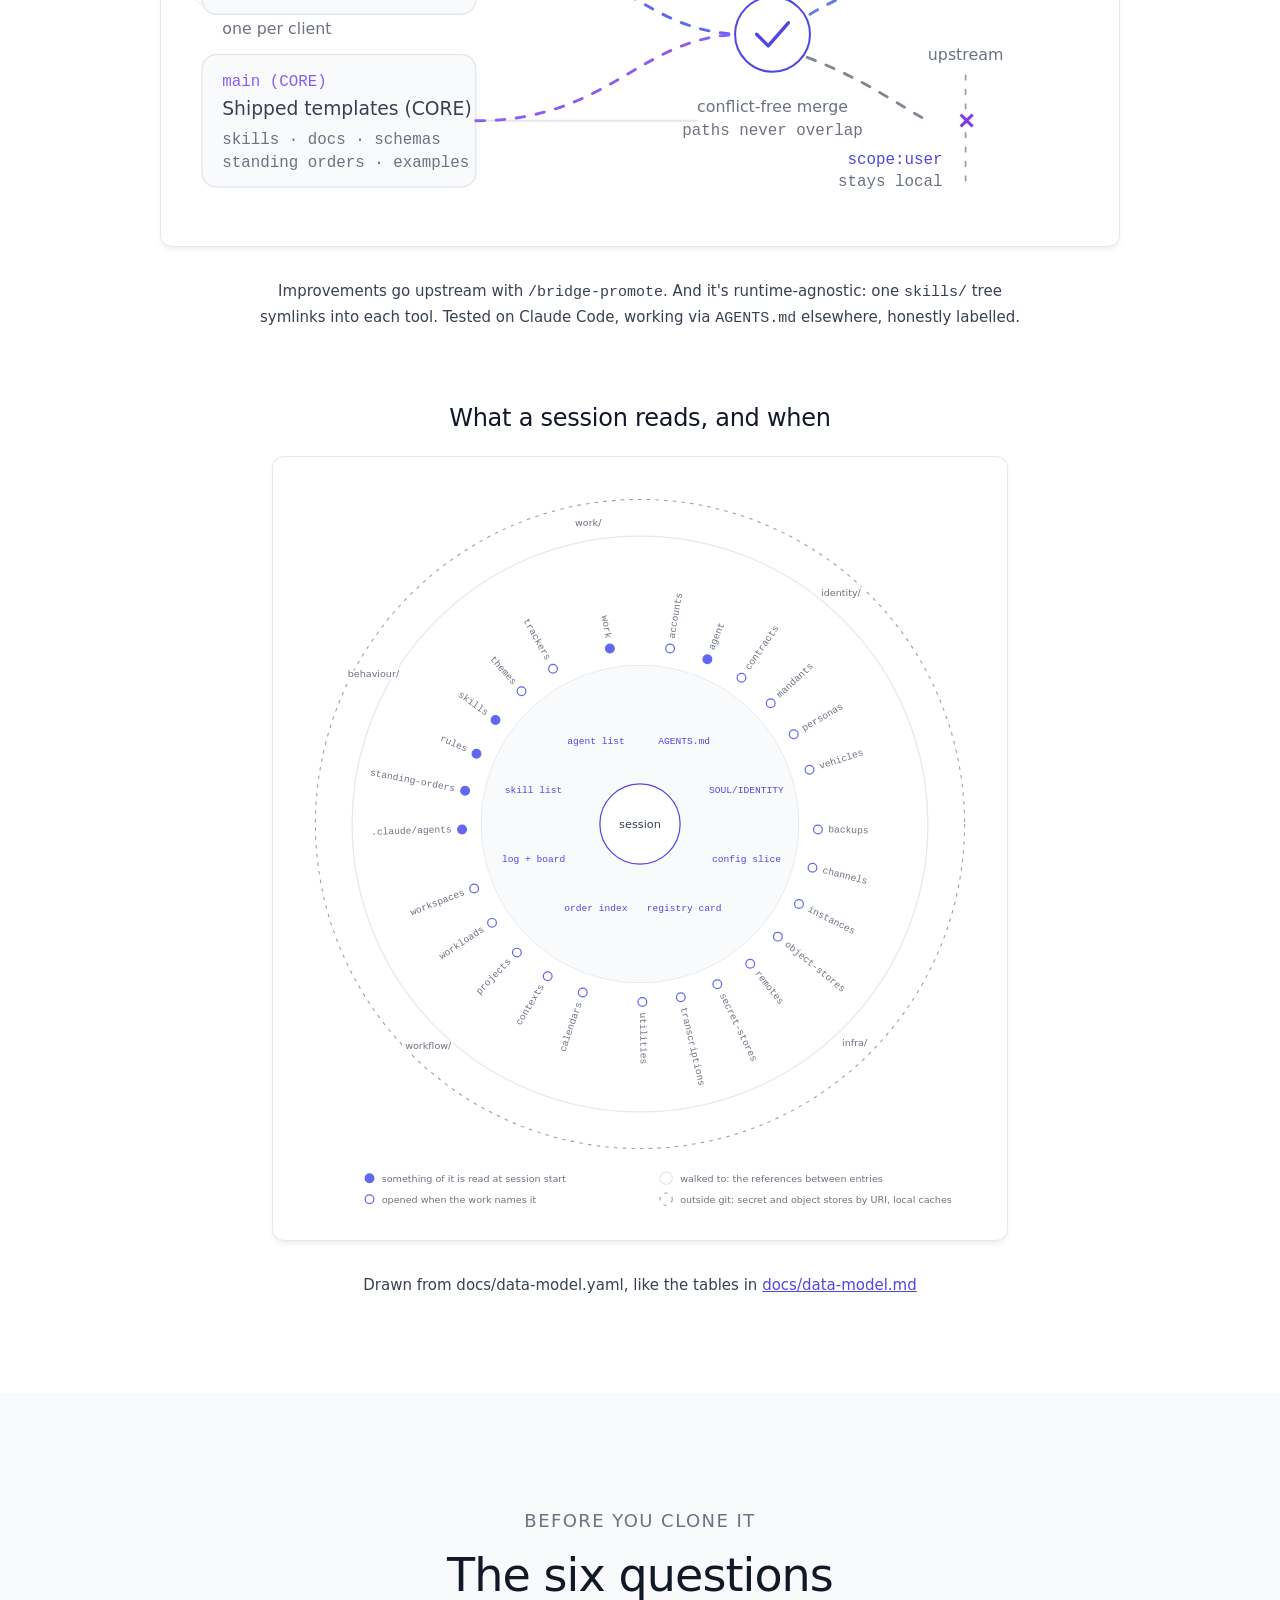
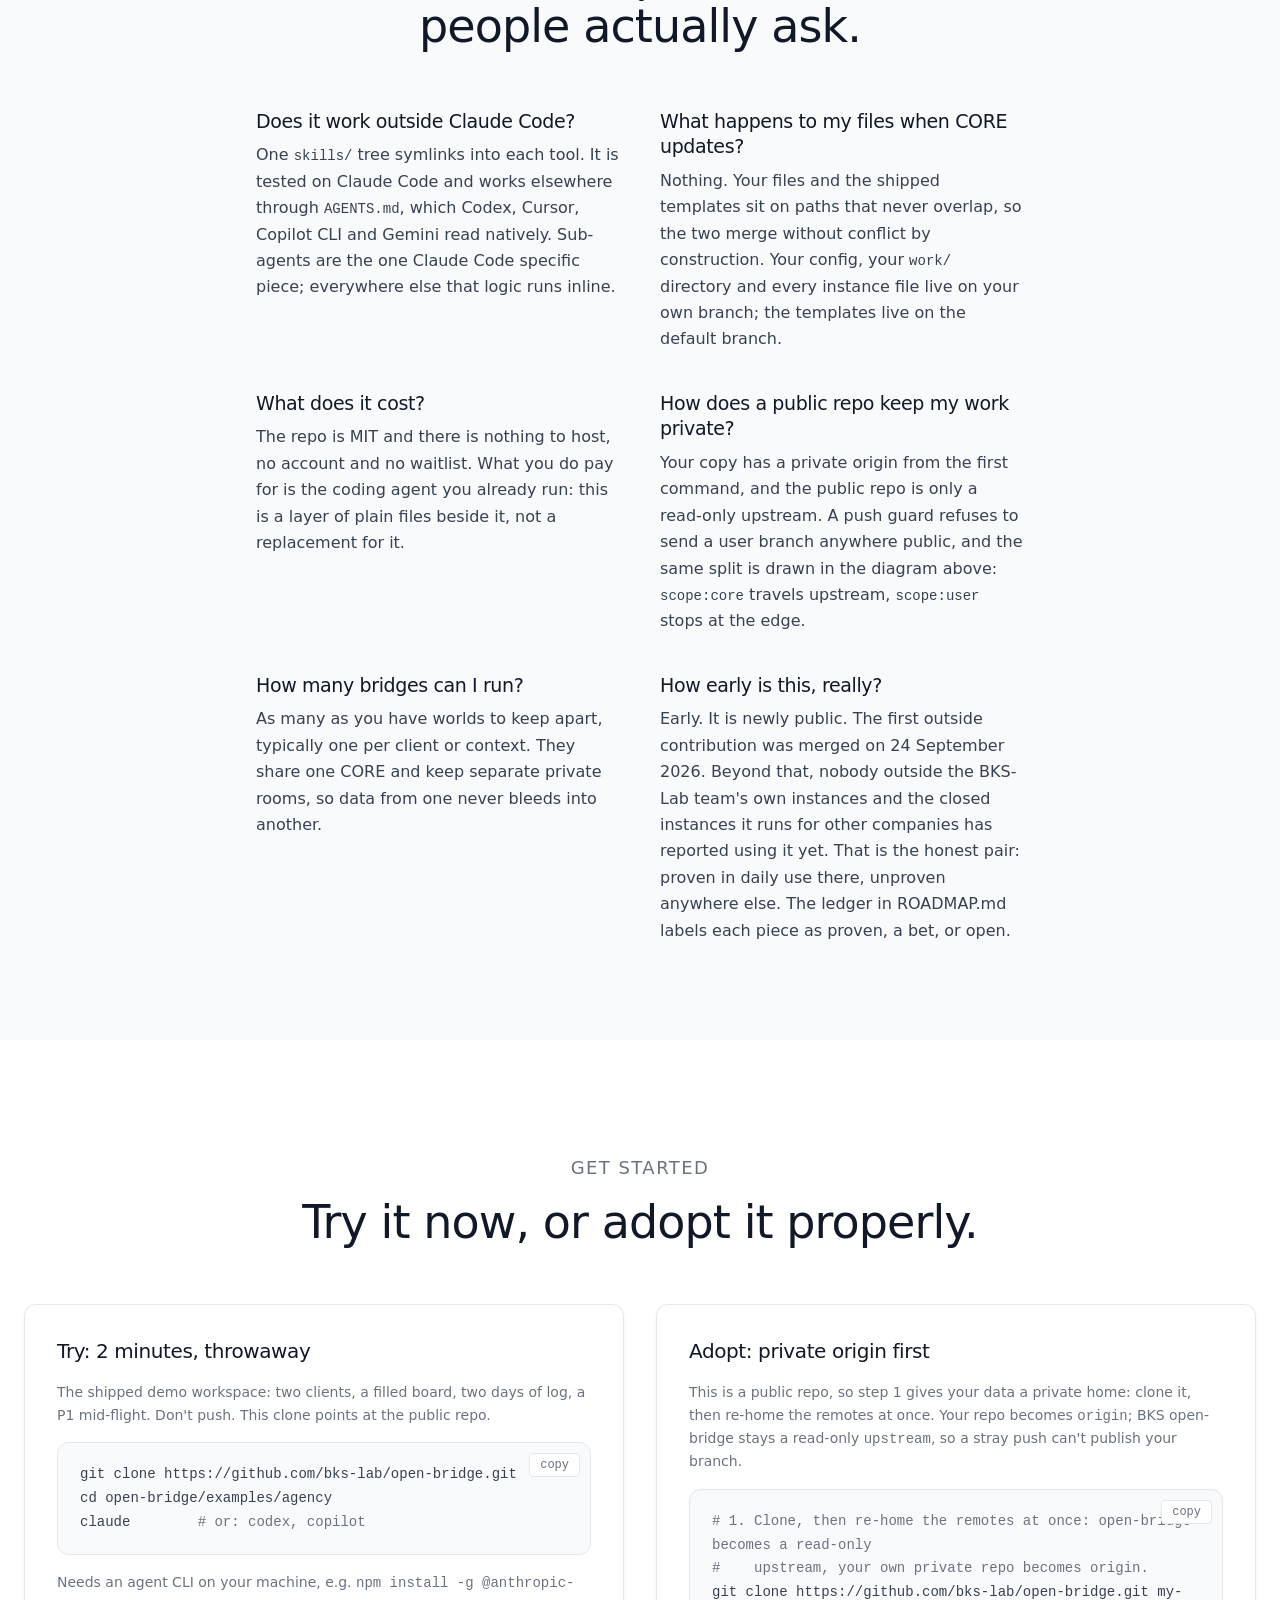
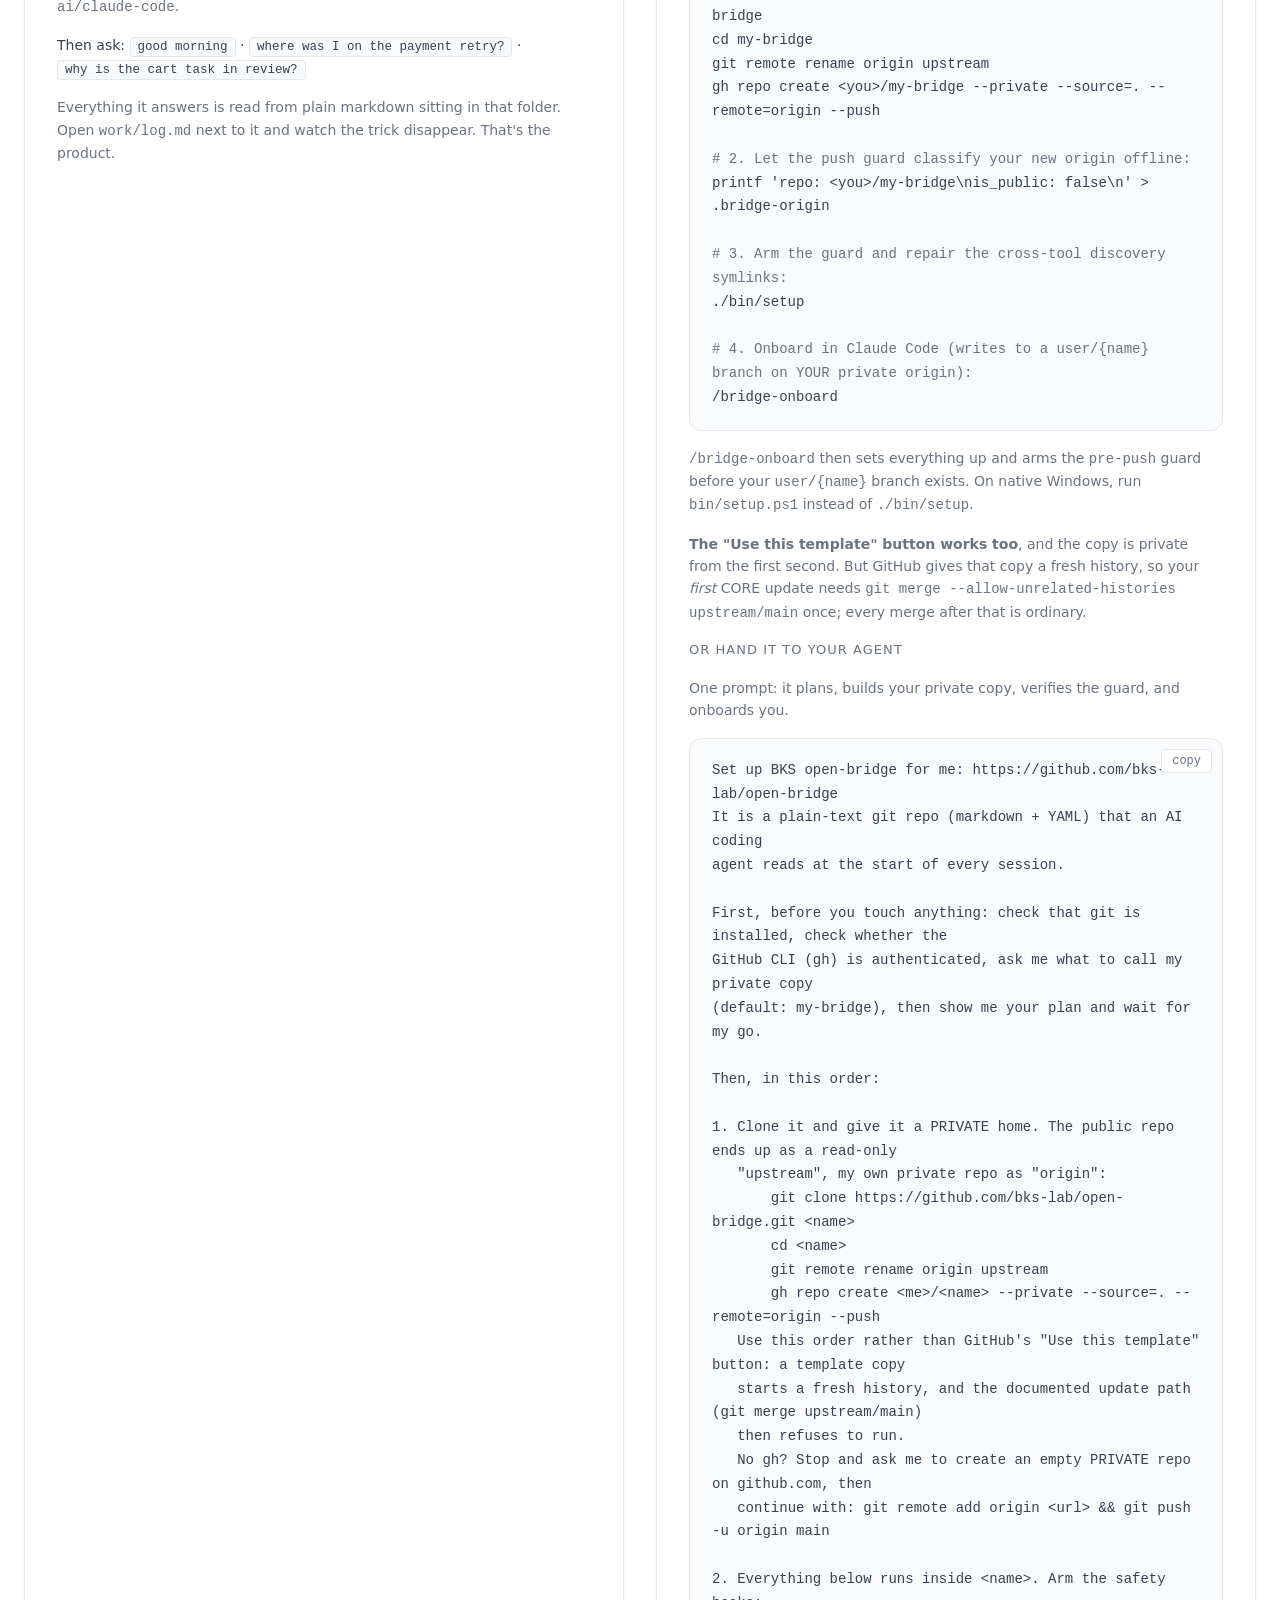
==== commit 307009d1: "Lead with the artifact and real use, not memory, on the marketing pages The hero badge, title tags a" ====
--- a/docs/index.html
+++ b/docs/index.html
@@ -3,22 +3,22 @@
 <head>
 <meta charset="utf-8">
 <meta name="viewport" content="width=device-width, initial-scale=1">
-<title>BKS open-bridge: context that compounds across AI sessions</title>
+<title>BKS open-bridge: the git repo BKS-Lab runs on, read by your coding agent at session start</title>
 <link rel="icon" href="assets/favicon.svg" type="image/svg+xml">
 <link rel="alternate icon" href="assets/favicon.ico" sizes="16x16 32x32 48x48">
 <meta name="description" content="BKS open-bridge is a plain git repo of markdown and YAML your AI coding agent reads at the start of every session. No database, no SaaS, nothing to host. Public, MIT, built at BKS-Lab.">
 <!-- Social / Open Graph -->
 <meta property="og:type" content="website">
-<meta property="og:title" content="BKS open-bridge: context that compounds across AI sessions">
-<meta property="og:description" content="Plain markdown + YAML in git your AI coding agent reads at session start, so context compounds instead of resetting. No database, no SaaS. MIT.">
+<meta property="og:title" content="BKS open-bridge: the git repo BKS-Lab runs on, read by your coding agent at session start">
+<meta property="og:description" content="Plain markdown + YAML in git, read by your AI coding agent at session start. No database, no SaaS. MIT.">
 <link rel="canonical" href="https://bks-lab.github.io/open-bridge/">
 <meta property="og:url" content="https://bks-lab.github.io/open-bridge/">
 <meta property="og:image" content="https://bks-lab.github.io/open-bridge/social-preview.png">
 <meta property="og:image:width" content="1280">
 <meta property="og:image:height" content="640">
 <meta name="twitter:card" content="summary_large_image">
-<meta name="twitter:title" content="BKS open-bridge: context that compounds across AI sessions">
-<meta name="twitter:description" content="Plain markdown + YAML in git your AI coding agent reads at session start. No database, no SaaS. MIT.">
+<meta name="twitter:title" content="BKS open-bridge: the git repo BKS-Lab runs on, read by your coding agent at session start">
+<meta name="twitter:description" content="Plain markdown + YAML in git, read by your AI coding agent at session start. No database, no SaaS. MIT.">
 
 <!-- Anti-FOUC pre-paint: theme + language set BEFORE the stylesheet paints. -->
 <script>
@@ -604,7 +604,7 @@
   <div class="hero-grid container">
     <div class="hero-copy">
       <div class="hero-lead">
-      <p class="eyebrow"><span data-lang="en">Persistent context for your AI coding agent</span><span data-lang="de">Bleibender Kontext für deinen KI-Coding-Agenten</span></p>
+      <p class="eyebrow"><span data-lang="en">Markdown and YAML in git, read by Claude Code, Codex and Copilot CLI</span><span data-lang="de">Markdown und YAML in Git, gelesen von Claude Code, Codex und Copilot CLI</span></p>
 
       <h1 class="display" data-lang="en">Stop re-explaining your project to your AI agent. It&nbsp;<span class="text-gradient">already knows</span> your&nbsp;repos.</h1>
       <h1 class="display" data-lang="de">Erklär deinem KI-Agenten nicht jedes Mal alles neu. Er <span class="text-gradient">kennt</span> deine Repos <span class="text-gradient">schon</span>.</h1>
@@ -952,8 +952,8 @@
           <circle cx="24" cy="24" r="4" fill="currentColor" stroke="none"/>
           <path d="M24 8v6M24 34v6M8 24h6M34 24h6M12.7 12.7l4.2 4.2M31.1 31.1l4.2 4.2M35.3 12.7l-4.2 4.2M16.9 31.1l-4.2 4.2"/>
         </svg>
-        <h3><span data-lang="en">Context Booster</span><span class="coined" data-lang="de">Context Booster</span></h3>
-        <p class="attrib"><span data-lang="en">An independent "third side" beside your model and your tool, coined "Context Booster" at BKS-Lab.</span><span data-lang="de">Eine modell- und frontend-unabhängige „dritte Seite" (bei BKS-Lab als „Context Booster" geprägt).</span></p>
+        <h3><span data-lang="en">Persistent context, always loaded</span><span data-lang="de">Bleibender Kontext, immer geladen</span></h3>
+        <p class="attrib"><span data-lang="en">An independent "third side" beside your model and your tool. BKS-Lab calls this a Context Booster.</span><span data-lang="de">Eine modell- und frontend-unabhängige „dritte Seite". Bei BKS-Lab „Context Booster" genannt.</span></p>
         <p><span data-lang="en">You work with whatever model and whatever frontend you like. BKS open-bridge layers in persistent context about your world (your repos and clients, your machines, what you worked on yesterday), so the agent stops loading the wrong client. The boost comes from a layer beside both. It doesn't care what you run, because the substrate is plain text every runtime can read.</span><span data-lang="de">Du arbeitest mit dem Modell und dem Frontend, das du willst. BKS open-bridge legt persistenten Kontext über deine Welt darüber: deine Repos und Kunden, deine Maschinen, woran du gestern gearbeitet hast. Damit hört der Agent auf, den falschen Kunden zu laden. Der Boost kommt von einer dritten Seite, der egal ist, was du nutzt. Denn das Substrat ist Plain Text, den jede Runtime lesen kann.</span></p>
       </div>
 
@@ -965,8 +965,8 @@
           <rect x="7" y="27" width="14" height="14" rx="2"/>
           <rect x="27" y="27" width="14" height="14" rx="2" fill="currentColor" stroke="none"/>
         </svg>
-        <h3><span data-lang="en">Chaos Tamer</span><span class="coined" data-lang="de">Chaos Tamer</span></h3>
-        <p class="attrib"><span data-lang="en">Structuring unstructured AI dialogues, coined at BKS-Lab.</span><span data-lang="de">„Strukturierung unstrukturierter KI-Dialoge", bei BKS-Lab geprägt.</span></p>
+        <h3><span data-lang="en">Ready-made structure for AI work</span><span data-lang="de">Fertige Struktur für KI-Arbeit</span></h3>
+        <p class="attrib"><span data-lang="en">Structuring unstructured AI dialogues. BKS-Lab calls this a Chaos Tamer.</span><span data-lang="de">„Strukturierung unstrukturierter KI-Dialoge". Bei BKS-Lab „Chaos Tamer" genannt.</span></p>
         <p><span data-lang="en">It ships ready-made structure you don't have to invent: a board, a log, and per-task status (<code>backlog → doing → review → done</code> over <code>tasks/</code> and <code>streams/</code>). Decisions, findings and status get filed in plain text as you work. Unstructured sessions become a persistent, compounding record instead of another My-Documents pile.</span><span data-lang="de">Es liefert fertige Struktur mit, die du nicht erfinden musst: ein Board, ein Log und Per-Task-Status (<code>backlog → doing → review → done</code> über <code>tasks/</code> und <code>streams/</code>). Entscheidungen, Erkenntnisse und Status werden als Plain Text abgelegt, während du arbeitest: Aus unstrukturierten Sessions wird ein persistentes, wachsendes Protokoll statt des nächsten My-Documents-Haufens.</span></p>
         <div class="demo" aria-hidden="true">work/board.md
   Doing (2) · bigcorp-checkout · startupxyz-handover
@@ -1079,7 +1079,7 @@
       </a>
       <a class="cap-item" href="use-cases.html#cross-tool-skills">
         <div class="cap-label"><span data-lang="en">Cross-tool skills, private by default</span><span data-lang="de">Tool-übergreifende Skills, privat per Default</span></div>
-        <p class="cap-benefit"><span data-lang="en">One skills tree serves Claude Code, Copilot CLI, Codex, Cursor and Gemini, with scope-routing keeping private content local while CORE flows upstream.</span><span data-lang="de">Ein Skills-Baum bedient Claude Code, Copilot CLI, Codex, Cursor und Gemini; Scope-Routing hält Privates lokal, während CORE upstream fließt.</span></p>
+        <p class="cap-benefit"><span data-lang="en">One skills tree for Claude Code, Codex and Copilot CLI. Cursor and Gemini CLI read AGENTS.md too, but we have not tested them ourselves. Scope-routing keeps private content local while CORE flows upstream.</span><span data-lang="de">Ein Skills-Baum für Claude Code, Codex und Copilot CLI. Cursor und Gemini CLI lesen ebenfalls AGENTS.md, aber wir haben sie selbst nicht getestet. Scope-Routing hält Privates lokal, während CORE upstream fließt.</span></p>
       </a>
     </div>
 
@@ -1197,7 +1197,8 @@
     <div class="sec-head reveal">
       <p class="eyebrow"><span data-lang="en">The evidence boundary</span><span data-lang="de">Die Beweis-Grenze</span></p>
       <h2 class="h1"><span data-lang="en">What's proven, what's a bet, what's open.</span><span data-lang="de">Was bewiesen ist, was eine Wette ist, was offen ist.</span></h2>
-      <p><span data-lang="en">BKS open-bridge is built and used on real workdays by the BKS-Lab team, on its own instances and on the closed instances it runs for other companies. Nobody outside those instances has reported using it yet, so none of this is a market test.</span><span data-lang="de">BKS open-bridge wird vom BKS-Lab-Team an echten Arbeitstagen gebaut und genutzt, auf den eigenen Instanzen und auf geschlossenen Instanzen, die das Team für andere Firmen betreibt. Außerhalb dieser Instanzen hat bisher niemand eine Nutzung gemeldet, ein Markttest ist das also nicht.</span></p>
+      <p><span data-lang="en">BKS open-bridge is built and used on real workdays by the BKS-Lab team, on its own instances and on the closed instances it runs for other companies. The first outside contribution was merged on 24 September 2026. Beyond that, nobody outside those instances has reported using it yet, so none of this is a market test.</span><span data-lang="de">BKS open-bridge wird vom BKS-Lab-Team an echten Arbeitstagen gebaut und genutzt, auf den eigenen Instanzen und auf geschlossenen Instanzen, die das Team für andere Firmen betreibt. Der erste externe Beitrag wurde am 24. September 2026 gemerged. Darüber hinaus hat bisher niemand außerhalb dieser Instanzen eine Nutzung gemeldet, ein Markttest ist das also nicht.</span></p>
+      <p><span data-lang="en">One maintainer's own instance, measured on 24 September 2026: 4,072 work-log rows since 4 July, 164 closed tasks, 2,426 commits since 20 June. Why BKS-Lab runs on it, and what changed since June: <a href="https://bks-lab.com/en/blog/open-bridge-open-source/" target="_blank" rel="noopener">blog post</a>.</span><span data-lang="de">Die eigene Instanz eines Maintainers, gemessen am 24. September 2026: 4.072 Arbeitslog-Zeilen seit dem 4. Juli, 164 abgeschlossene Aufgaben, 2.426 Commits seit dem 20. Juni. Warum BKS-Lab darauf läuft und was sich seit Juni geändert hat: <a href="https://bks-lab.com/blog/open-bridge-open-source/" target="_blank" rel="noopener">Blogbeitrag</a>.</span></p>
     </div>
 
     <p class="cap-intro reveal"><span data-lang="en"><b>Proven</b> in that daily use: the three-cluster layout, Task Management, the CORE/USER split, personas, standing orders, the skills layer and scope routing. <b>A bet</b>: that markdown, YAML and git stay the substrate agent runtimes read natively. <b>Open</b>: workspace separation as the default, and a first session that pays off before the log fills up.</span><span data-lang="de"><b>Bewiesen</b> in diesem täglichen Gebrauch: das Drei-Cluster-Layout, Task Management, der CORE/USER-Split, Personas, Standing Orders, die Skills-Schicht und das Scope-Routing. <b>Eine Wette</b>: dass Markdown, YAML und Git das Substrat bleiben, das Agenten-Runtimes nativ lesen. <b>Offen</b>: Workspace-Trennung als Default und eine erste Session, die sich lohnt, bevor das Log gefüllt ist.</span></p>
@@ -1213,7 +1214,7 @@
     <div class="sec-head reveal">
       <p class="eyebrow"><span data-lang="en">The concept, in brief</span><span data-lang="de">Das Konzept, kurz</span></p>
       <h2 class="h1"><span data-lang="en">A bridge. And you can run many, safely.</span><span data-lang="de">Eine Bridge. Und du kannst viele betreiben, sicher.</span></h2>
-      <p><span data-lang="en">A bridge is your agent's memory of your world, plain markdown and YAML in git it reads at session start. You can run many: one per client or context, all on one shared CORE (one foundation, separate private rooms). It compounds safely because your data and the shipped templates live on different paths.</span><span data-lang="de">Eine Bridge ist das Gedächtnis deines Agenten für deine Welt, gespeichert als Plain-Markdown und YAML in Git, das er zum Session-Start liest. Du kannst viele betreiben: eine pro Kunde oder Kontext, alle auf einem gemeinsamen CORE (ein Fundament, getrennte private Räume). Es wächst sicher, weil deine Daten und die mitgelieferten Templates auf verschiedenen Pfaden liegen.</span></p>
+      <p><span data-lang="en">A bridge is what your agent knows about your world, plain markdown and YAML in git it reads at session start. You can run many: one per client or context, all on one shared CORE (one foundation, separate private rooms). It compounds safely because your data and the shipped templates live on different paths.</span><span data-lang="de">Eine Bridge ist das, was dein Agent über deine Welt weiß, gespeichert als Plain-Markdown und YAML in Git, das er zum Session-Start liest. Du kannst viele betreiben: eine pro Kunde oder Kontext, alle auf einem gemeinsamen CORE (ein Fundament, getrennte private Räume). Es wächst sicher, weil deine Daten und die mitgelieferten Templates auf verschiedenen Pfaden liegen.</span></p>
     </div>
 
     <!-- Disjoint-tracks → conflict-free merge (page-chrome tokens, animated dashoffset) -->
@@ -1259,7 +1260,7 @@
         <text class="dg-sub" x="412" y="216" text-anchor="middle"><tspan data-lang="en">paths never overlap</tspan><tspan data-lang="de">Pfade überlappen nie</tspan></text>
 
         <!-- The refusal: scope:user reaches the upstream edge and stops there.
-             Kept clear of the /promote box above it, so the two read apart. -->
+             Kept clear of the /bridge-promote box above it, so the two read apart. -->
         <text class="dg-cap" x="546" y="164" text-anchor="middle"><tspan data-lang="en">upstream</tspan><tspan data-lang="de">upstream</tspan></text>
         <path class="dg-bound" d="M546 174 V248"/>
         <path class="dg-flow blocked" d="M436 162 C478 178 500 196 522 207"/>
@@ -1267,15 +1268,15 @@
         <text class="dg-mono" x="530" y="236" text-anchor="end" fill="var(--accent-text)">scope:user</text>
         <text class="dg-sub" x="530" y="251" text-anchor="end"><tspan data-lang="en">stays local</tspan><tspan data-lang="de">bleibt lokal</tspan></text>
 
-        <!-- /promote one core file upstream -->
+        <!-- /bridge-promote one core file upstream -->
         <path class="dg-flow promote" d="M438 132 C500 96 540 96 588 96"/>
         <rect class="dg-box" x="498" y="50" width="126" height="40" rx="8"/>
-        <text class="dg-mono" x="561" y="68" text-anchor="middle" fill="var(--accent-text)">/promote</text>
+        <text class="dg-mono" x="561" y="68" text-anchor="middle" fill="var(--accent-text)">/bridge-promote</text>
         <text class="dg-sub" x="561" y="82" text-anchor="middle"><tspan data-lang="en">scope:core → upstream</tspan><tspan data-lang="de">scope:core → upstream</tspan></text>
       </svg>
     </div>
 
-    <p class="cu-foot"><span data-lang="en">Improvements go upstream with <code>/promote</code>. And it's runtime-agnostic: one <code>skills/</code> tree symlinks into each tool. Tested on Claude Code, working via <code>AGENTS.md</code> elsewhere, honestly labelled.</span><span data-lang="de">Verbesserungen gehen mit <code>/promote</code> nach upstream. Und es ist runtime-unabhängig: ein <code>skills/</code>-Baum wird per Symlink in jedes Tool eingebunden. Getestet auf Claude Code, anderswo via <code>AGENTS.md</code>, ehrlich gekennzeichnet.</span></p>
+    <p class="cu-foot"><span data-lang="en">Improvements go upstream with <code>/bridge-promote</code>. And it's runtime-agnostic: one <code>skills/</code> tree symlinks into each tool. Tested on Claude Code, working via <code>AGENTS.md</code> elsewhere, honestly labelled.</span><span data-lang="de">Verbesserungen gehen mit <code>/bridge-promote</code> nach upstream. Und es ist runtime-unabhängig: ein <code>skills/</code>-Baum wird per Symlink in jedes Tool eingebunden. Getestet auf Claude Code, anderswo via <code>AGENTS.md</code>, ehrlich gekennzeichnet.</span></p>
     <!-- What a session reads, and when. The drawing below is generated: edit
          docs/data-model.yaml and run `python3 scripts/data-model.py --write`. -->
     <h3 class="h3" data-lang="en" style="text-align:center;margin:72px auto 22px">What a session reads, and when</h3>
@@ -1404,7 +1405,7 @@
       </div>
       <div class="faq-item reveal">
         <h3 class="faq-q"><span data-lang="en">How early is this, really?</span><span data-lang="de">Wie früh ist das wirklich?</span></h3>
-        <p class="faq-a"><span data-lang="en">Early. It is newly public, and nobody outside the BKS-Lab team's own instances and the closed instances it runs for other companies has reported using it yet. That is the honest pair: proven in daily use there, unproven anywhere else. The ledger in ROADMAP.md labels each piece as proven, a bet, or open.</span><span data-lang="de">Früh. Es ist frisch öffentlich, und außerhalb der eigenen Instanzen des BKS-Lab-Teams und der geschlossenen Instanzen, die es für andere Firmen betreibt, hat bisher niemand eine Nutzung gemeldet. Das ist das ehrliche Paar: dort im täglichen Gebrauch bewährt, anderswo unbewiesen. Das Verzeichnis in ROADMAP.md kennzeichnet jedes Stück als bewiesen, als Wette oder als offen.</span></p>
+        <p class="faq-a"><span data-lang="en">Early. It is newly public. The first outside contribution was merged on 24 September 2026. Beyond that, nobody outside the BKS-Lab team's own instances and the closed instances it runs for other companies has reported using it yet. That is the honest pair: proven in daily use there, unproven anywhere else. The ledger in ROADMAP.md labels each piece as proven, a bet, or open.</span><span data-lang="de">Früh. Es ist frisch öffentlich. Der erste externe Beitrag wurde am 24. September 2026 gemerged. Darüber hinaus hat bisher niemand außerhalb der eigenen Instanzen des BKS-Lab-Teams und der geschlossenen Instanzen, die es für andere Firmen betreibt, eine Nutzung gemeldet. Das ist das ehrliche Paar: dort im täglichen Gebrauch bewährt, anderswo unbewiesen. Das Verzeichnis in ROADMAP.md kennzeichnet jedes Stück als bewiesen, als Wette oder als offen.</span></p>
       </div>
     </div>
   </div>
@@ -1460,7 +1461,7 @@
         <p class="eyebrow"><span data-lang="en">Or hand it to your agent</span><span data-lang="de">Oder gib es deinem Agenten</span></p>
         <p class="path-note"><span data-lang="en">One prompt: it plans, builds your private copy, verifies the guard, and onboards you.</span><span data-lang="de">Ein Prompt. Er plant, baut deine private Kopie, verifiziert den Guard und onboardet dich.</span></p>
         <div class="code" data-lang="en" id="agent-prompt-en"><button class="copy-btn" id="copy-agent-en" type="button">copy</button>Set up BKS open-bridge for me: https://github.com/bks-lab/open-bridge
-It is a plain-text memory layer (markdown + YAML in a git repo) that an AI coding
+It is a plain-text git repo (markdown + YAML) that an AI coding
 agent reads at the start of every session.
 
 First, before you touch anything: check that git is installed, check whether the
@@ -1507,8 +1508,8 @@
 to my private origin; never write a secret into a file; ask me before anything
 destructive.</div>
         <div class="code" data-lang="de" id="agent-prompt-de"><button class="copy-btn" id="copy-agent-de" type="button">copy</button>Richte BKS open-bridge für mich ein: https://github.com/bks-lab/open-bridge
-Das ist eine Plain-Text-Gedächtnisschicht (Markdown + YAML in einem Git-Repo), die
-ein KI-Coding-Agent zu Beginn jeder Session liest.
+Das ist ein Plain-Text-Git-Repo (Markdown + YAML), das ein
+KI-Coding-Agent zu Beginn jeder Session liest.
 
 Zuerst, bevor du irgendetwas anfasst: prüfe, ob git installiert ist, prüfe, ob die
 GitHub CLI (gh) eingeloggt ist, frag mich, wie meine private Kopie heißen soll
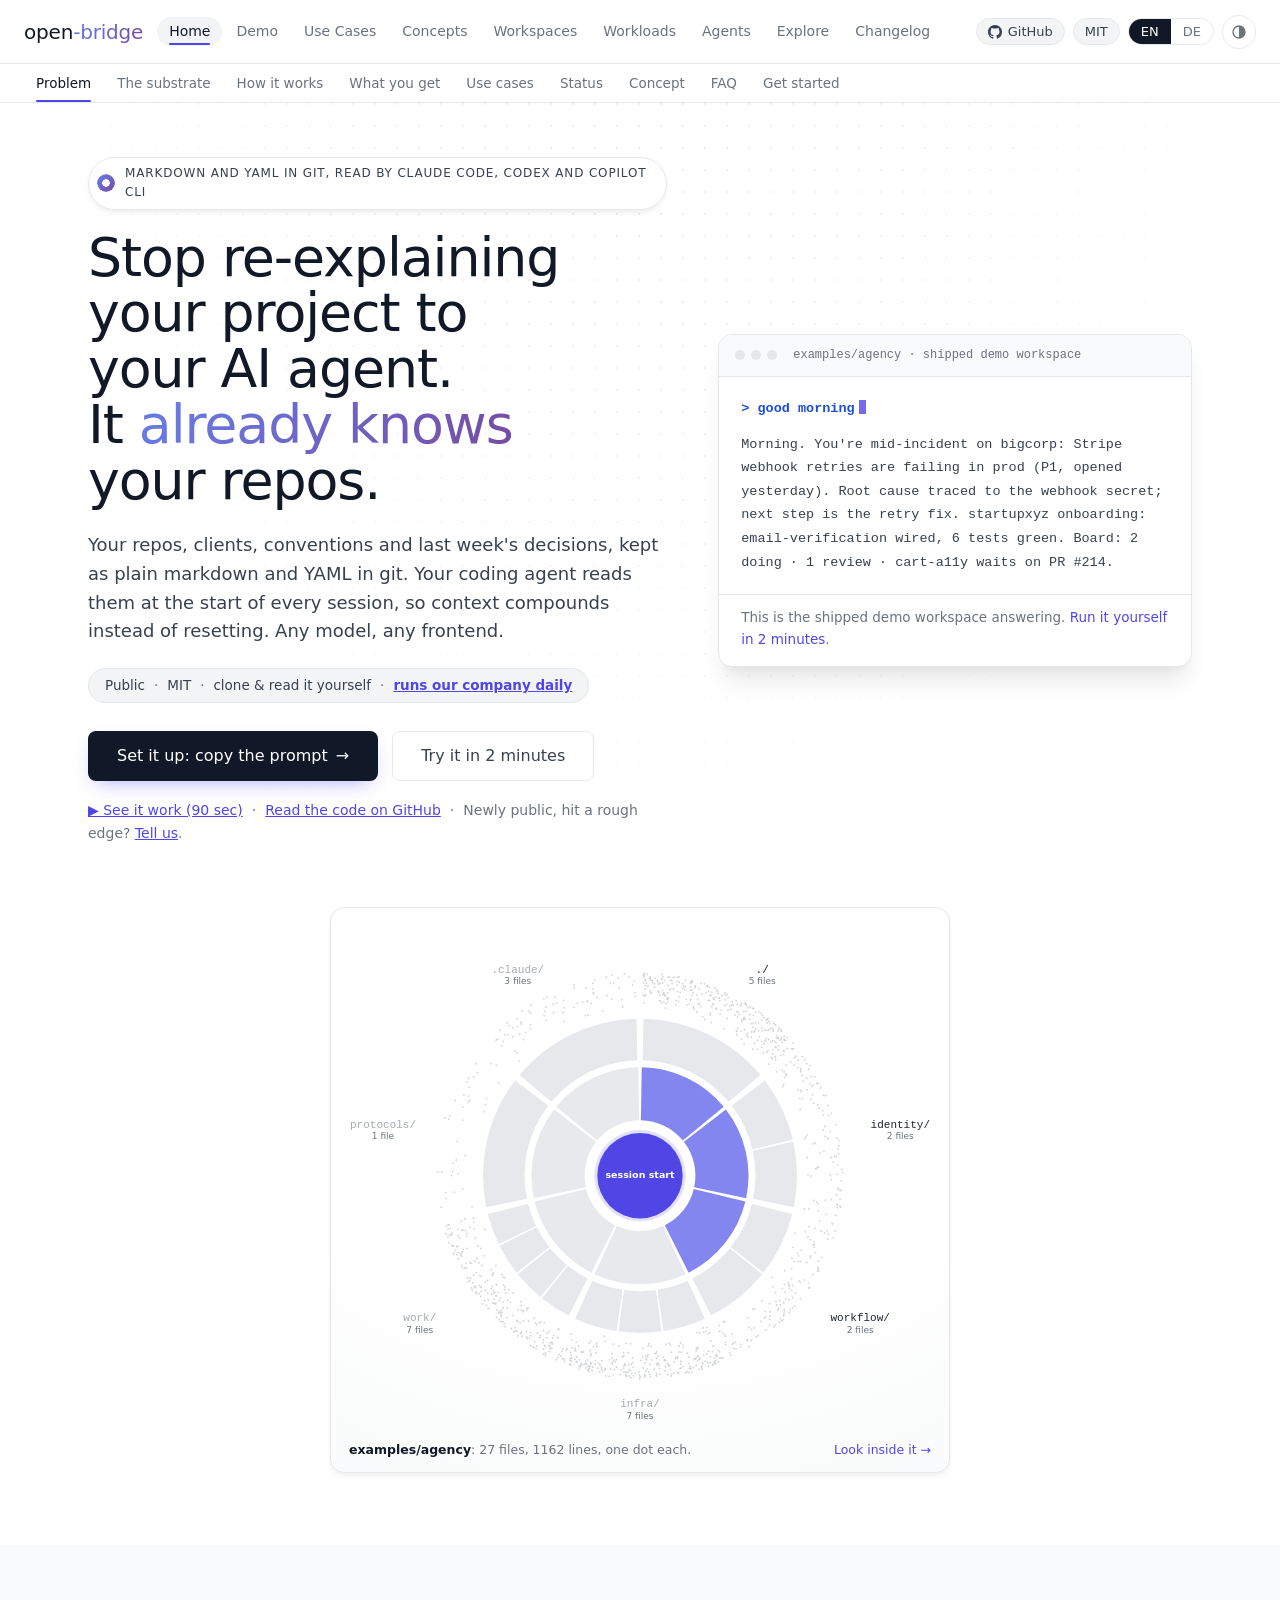
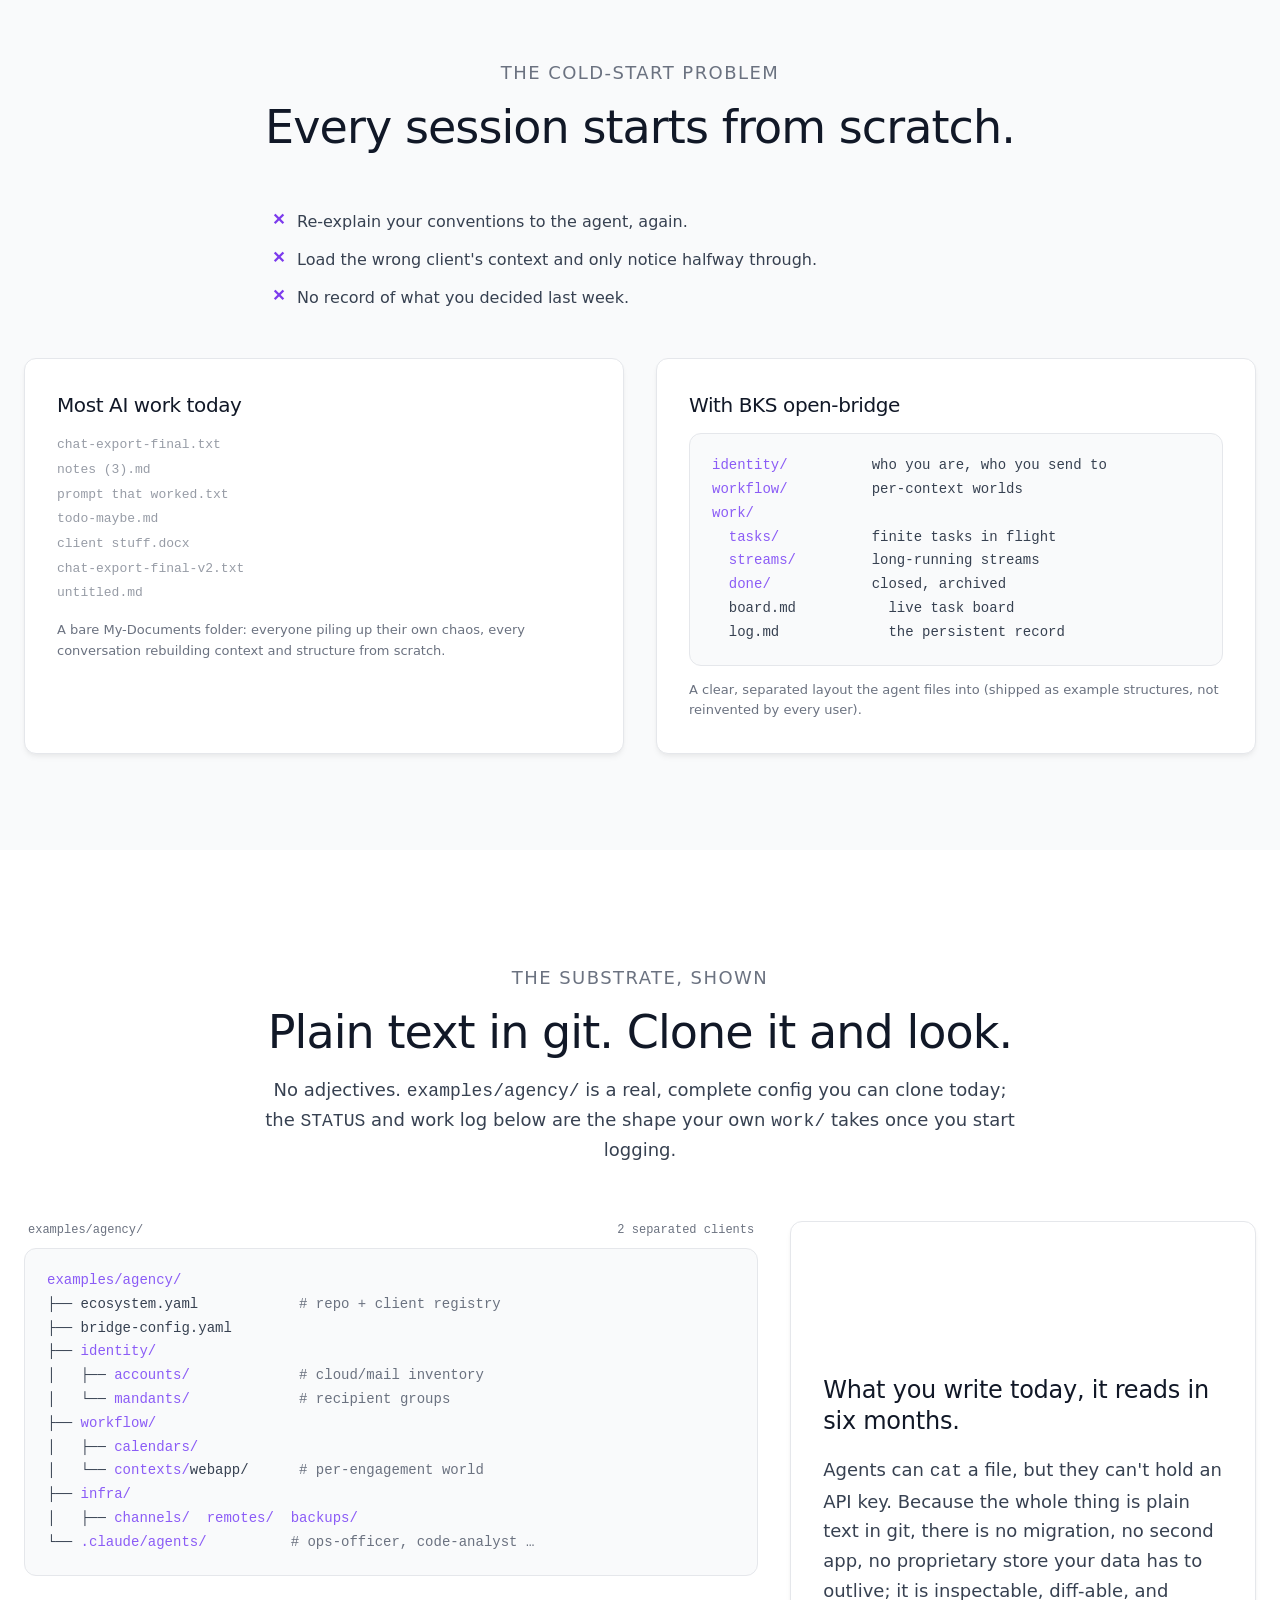
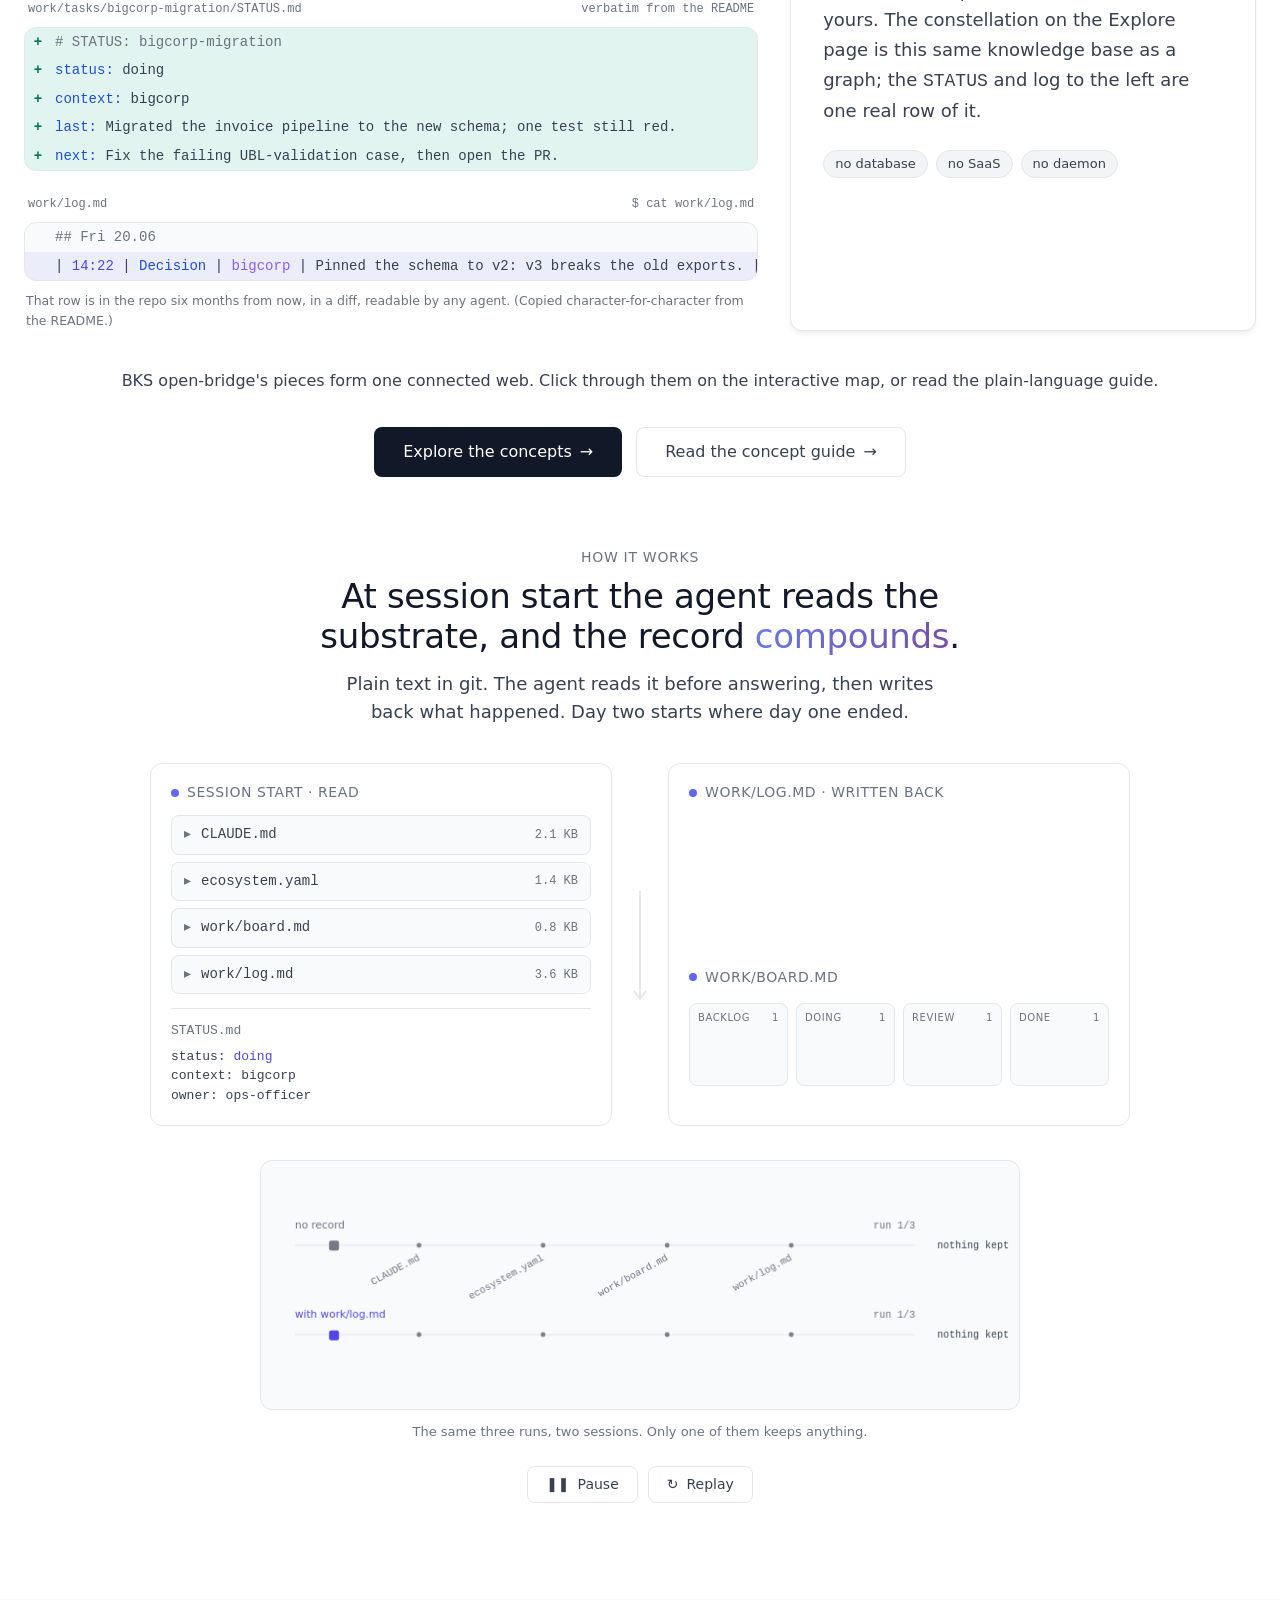
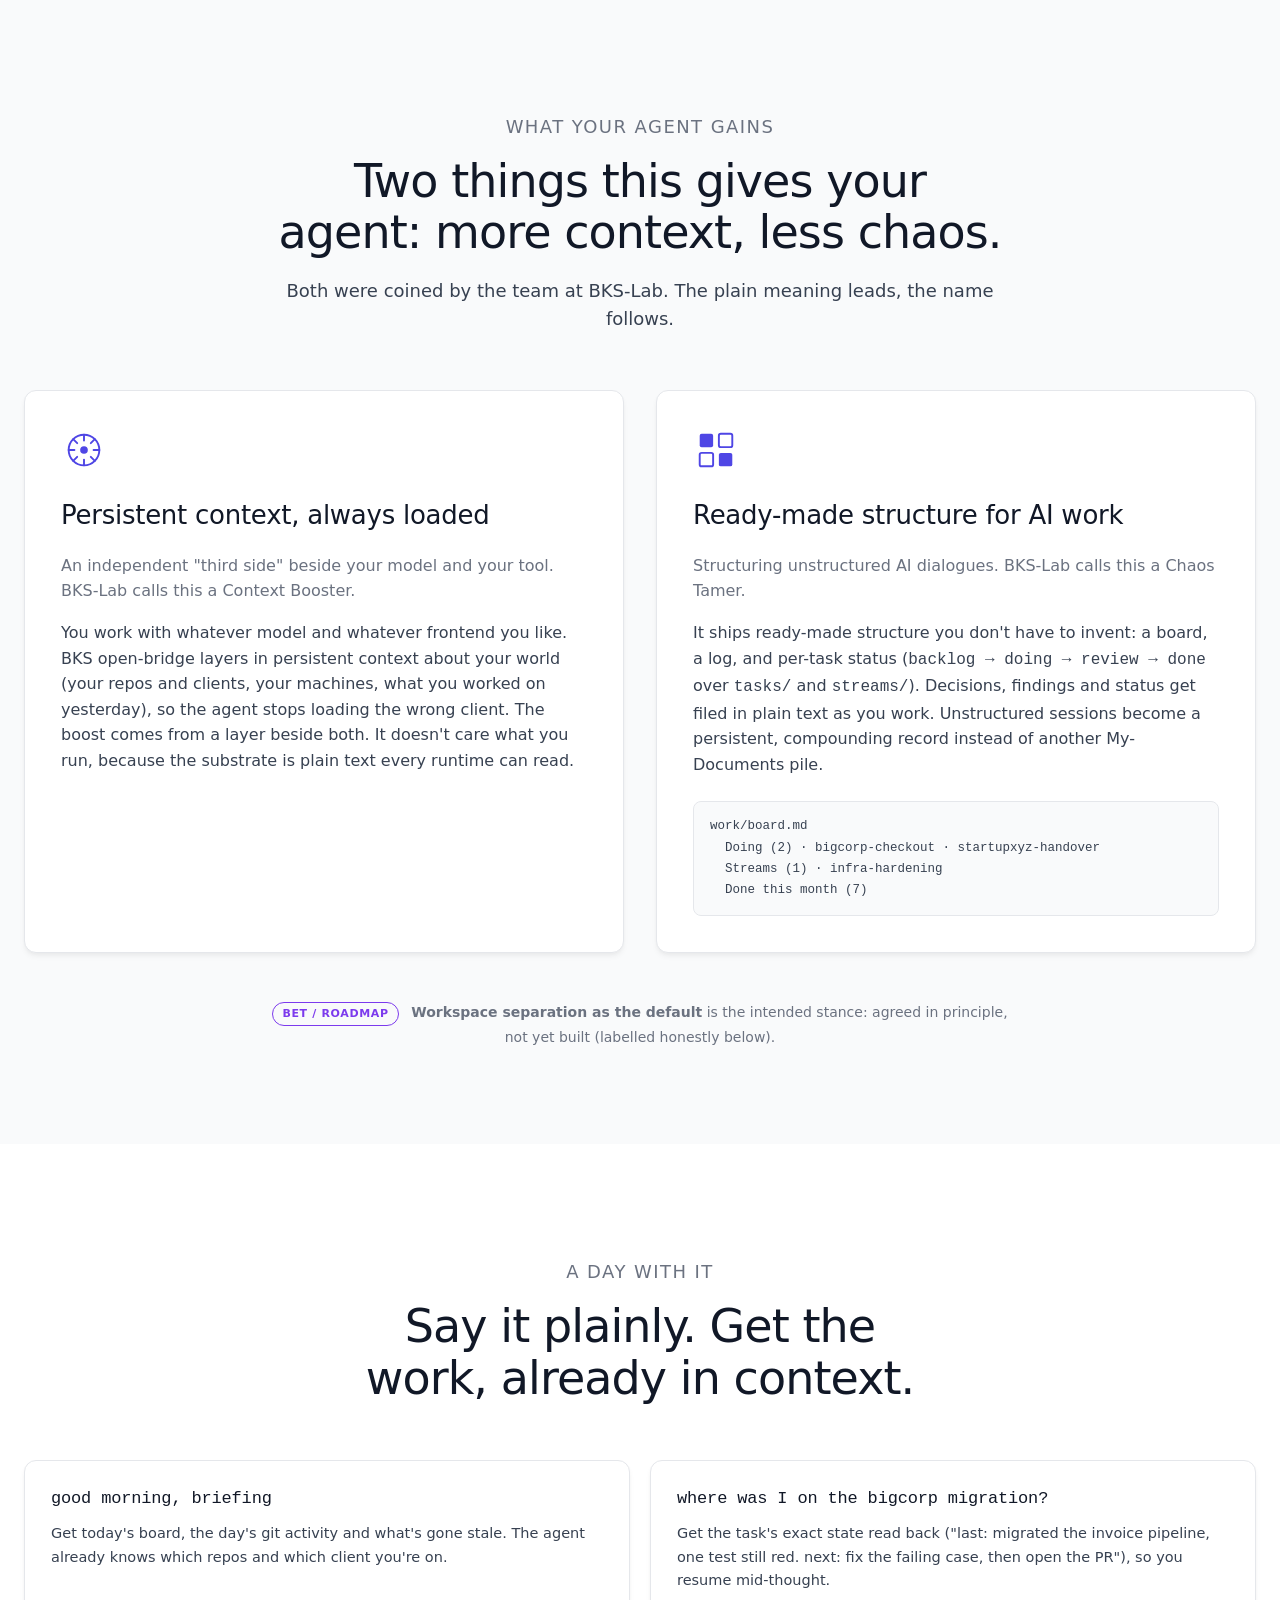
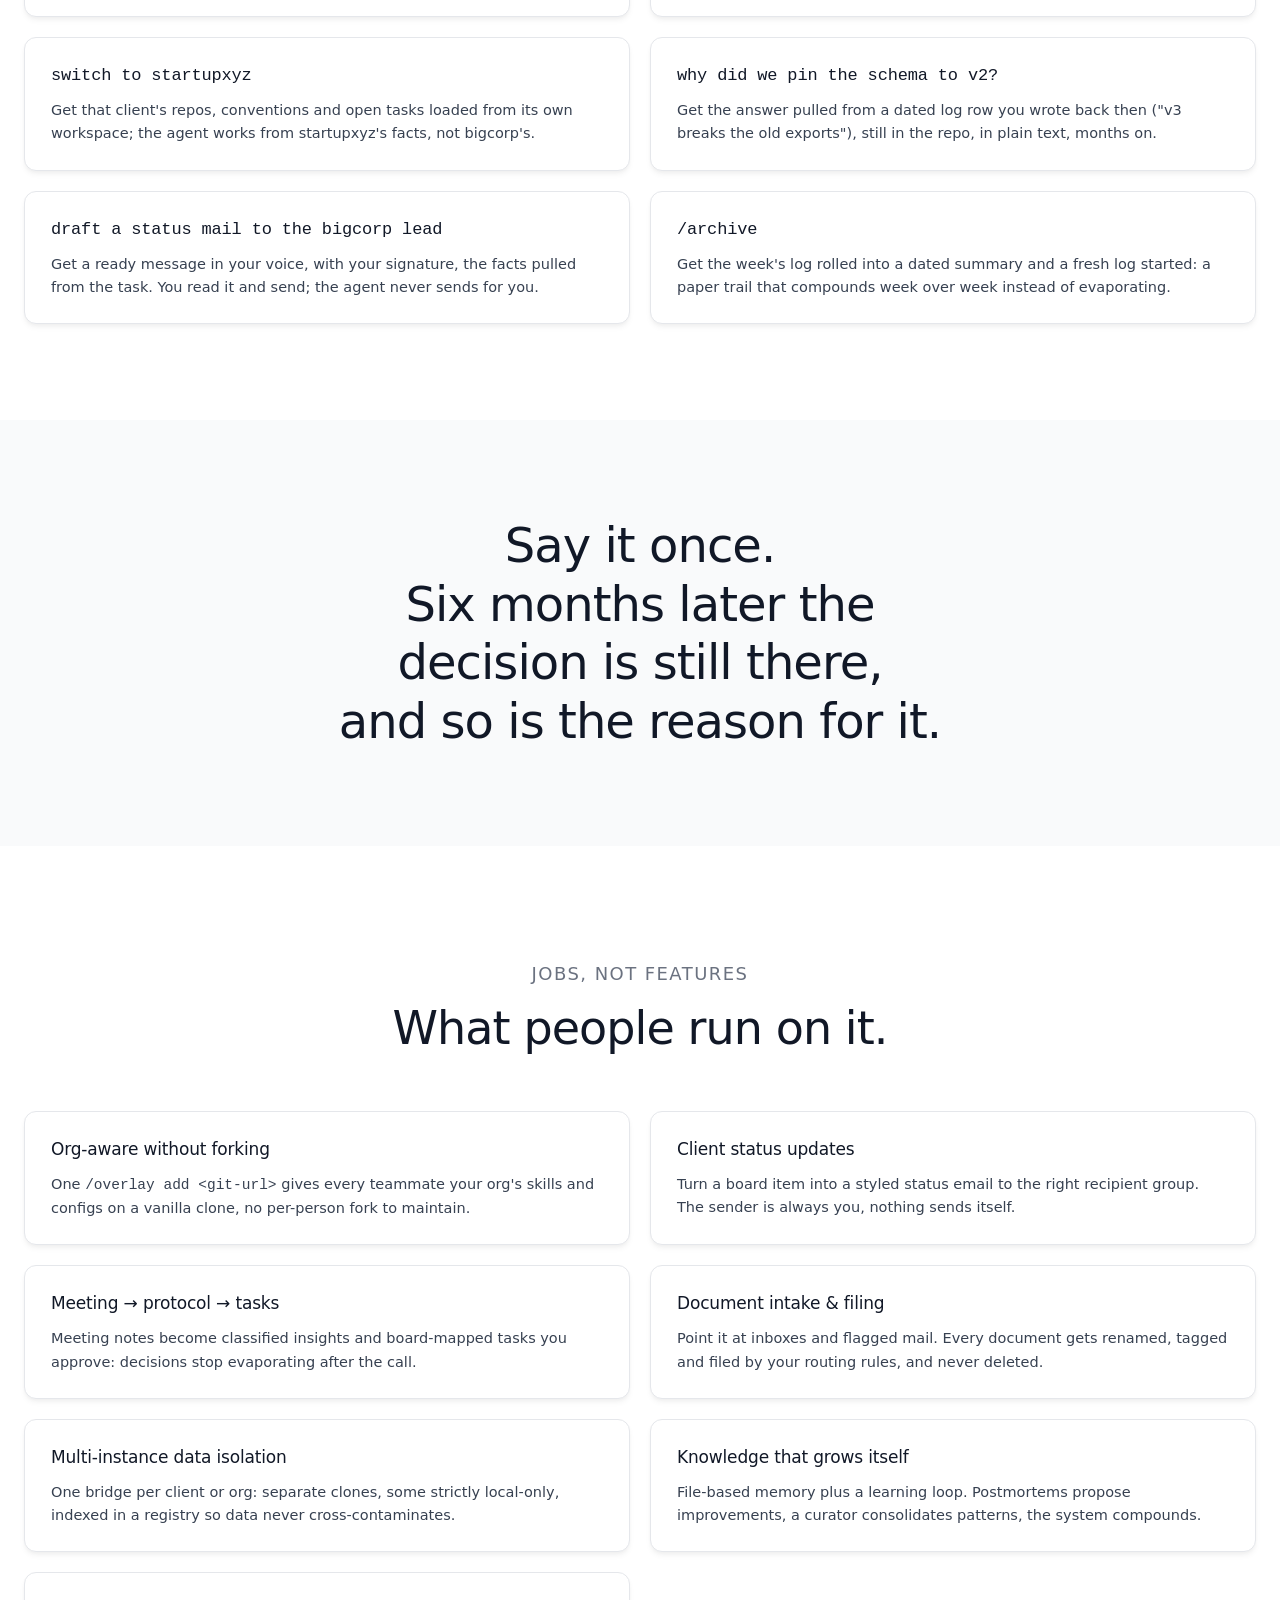
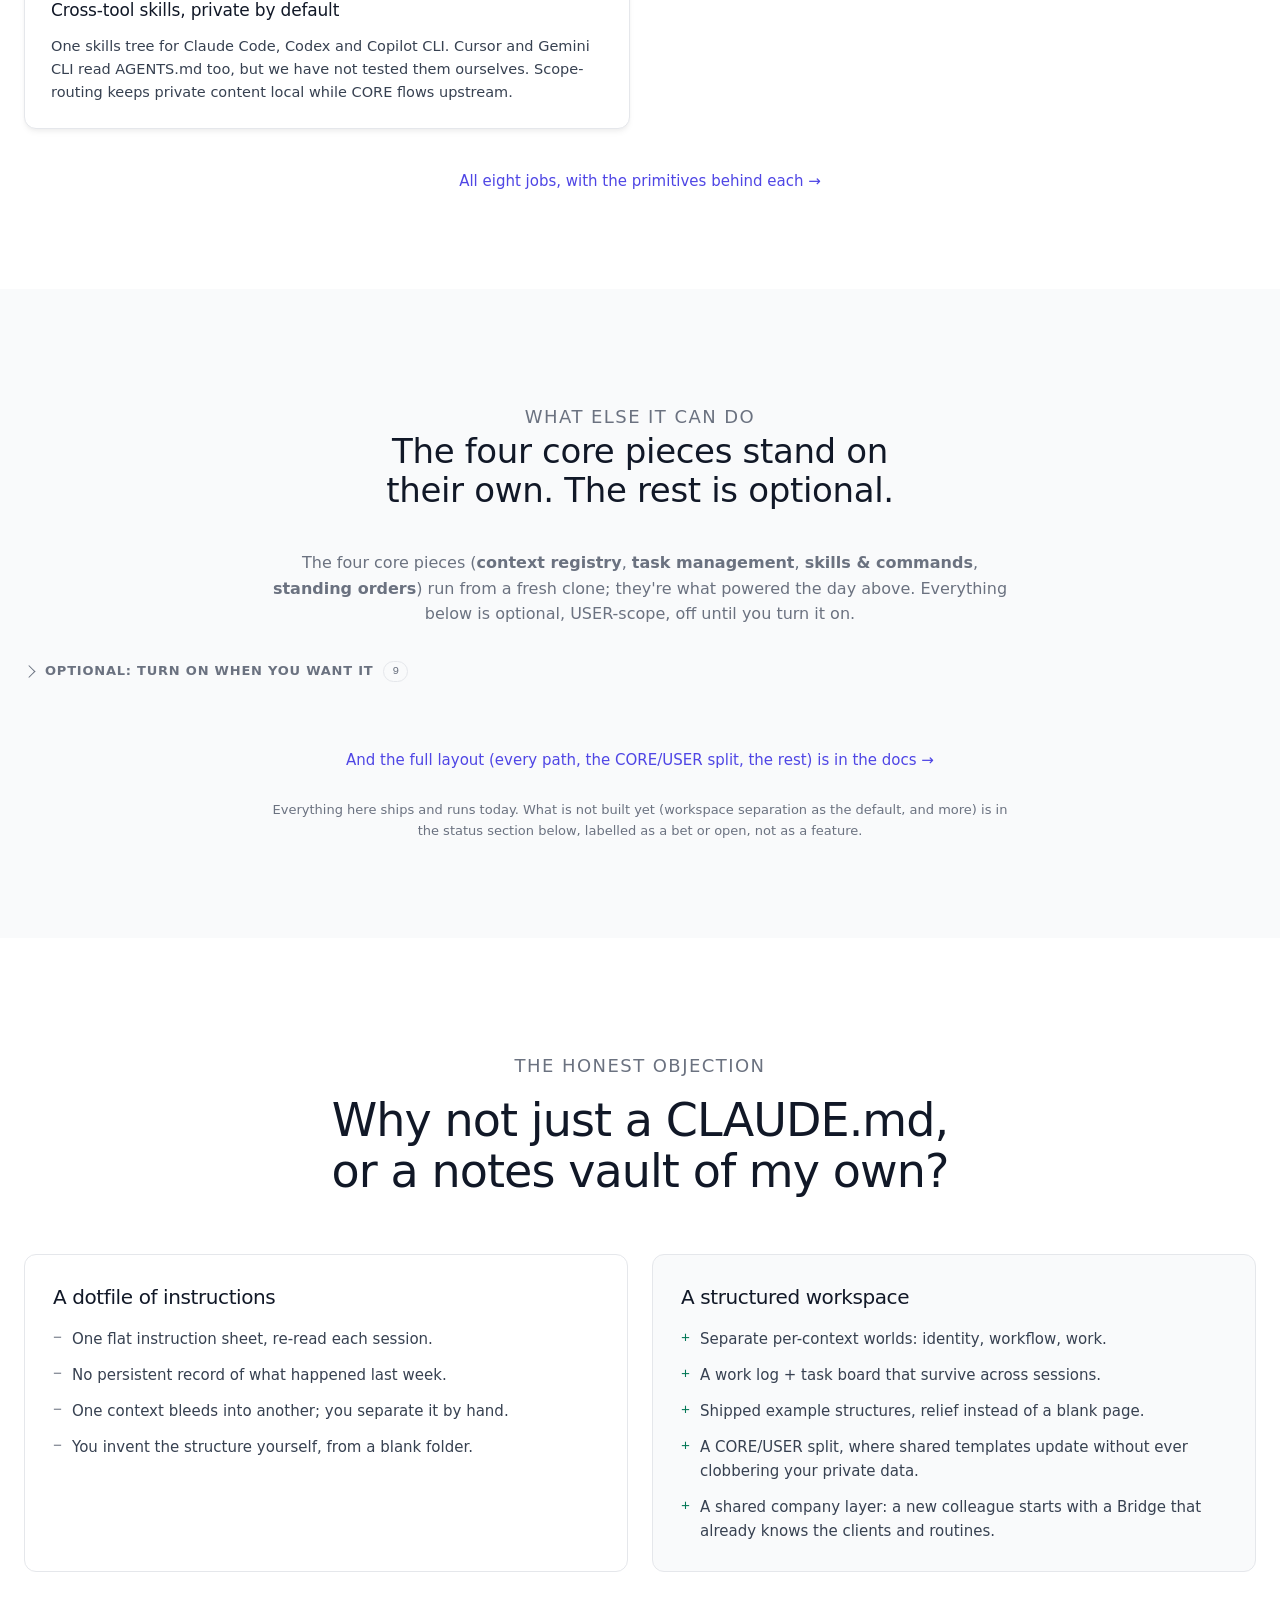
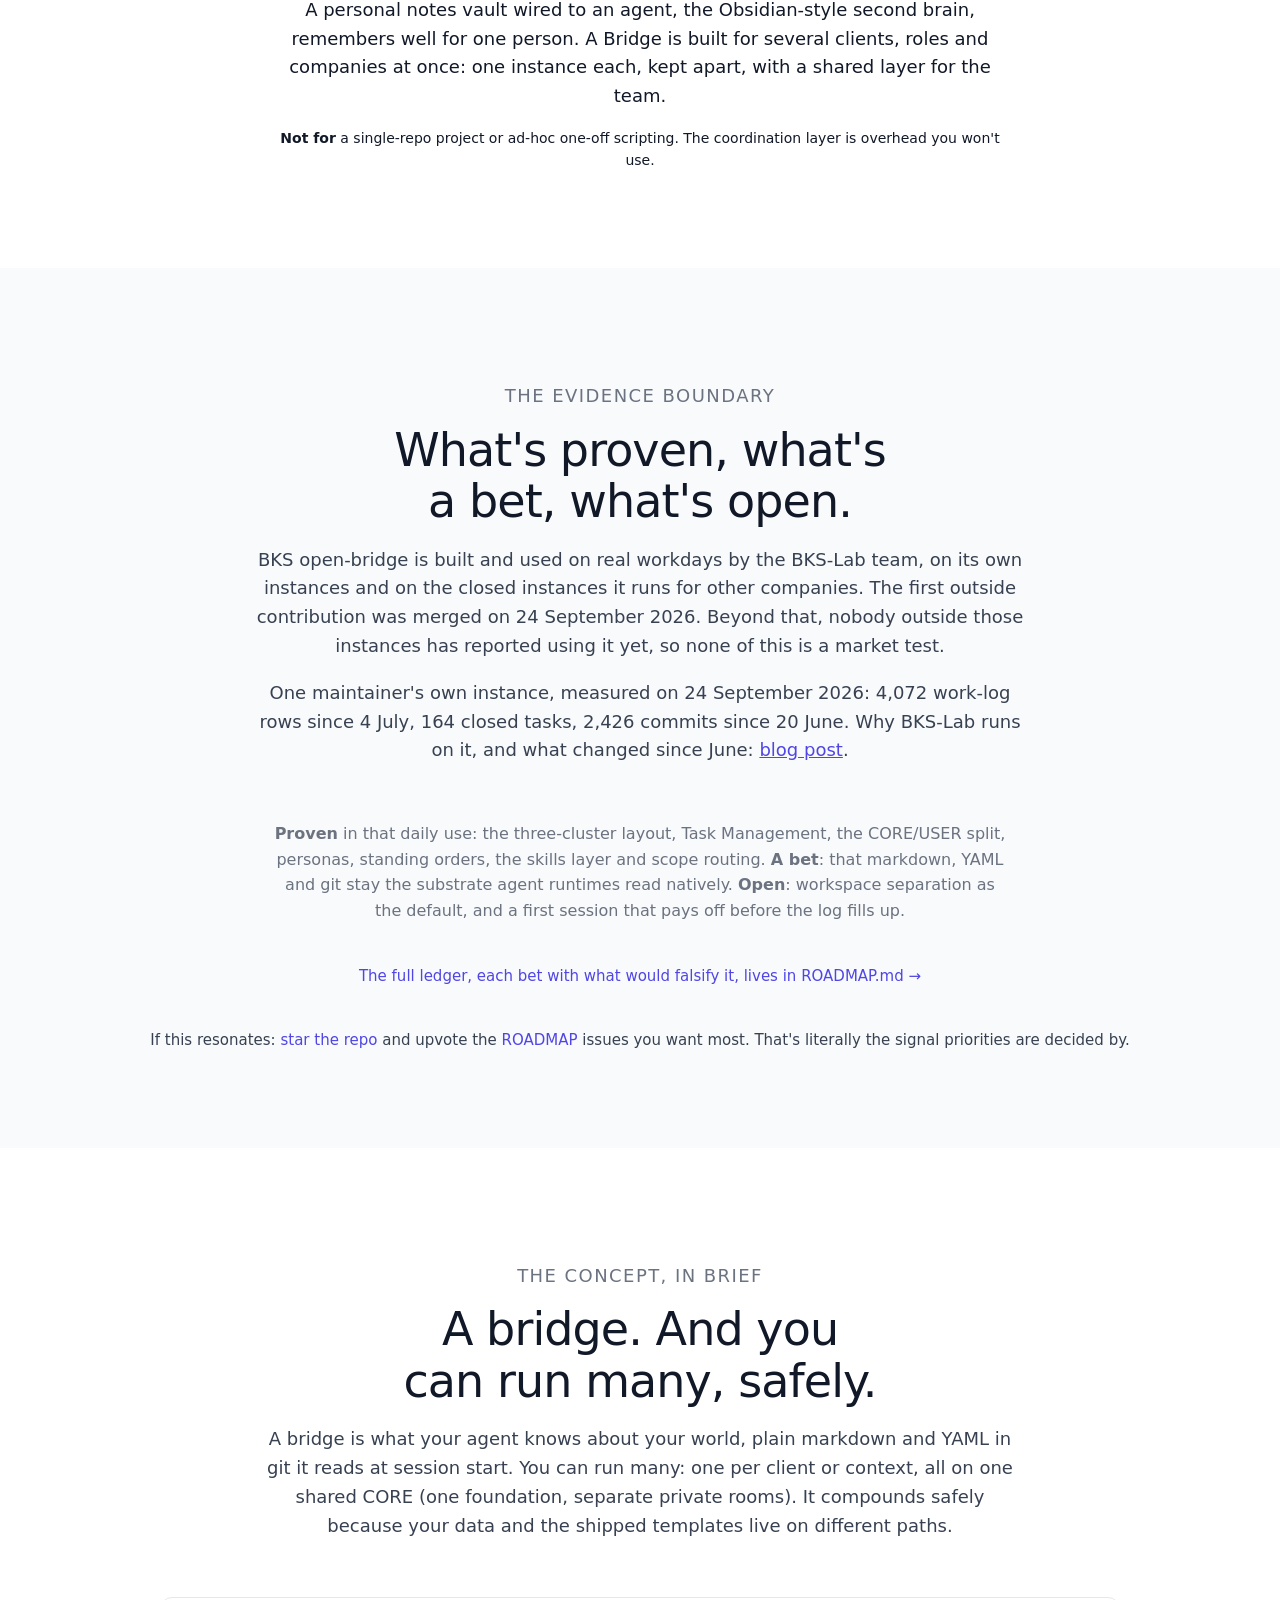
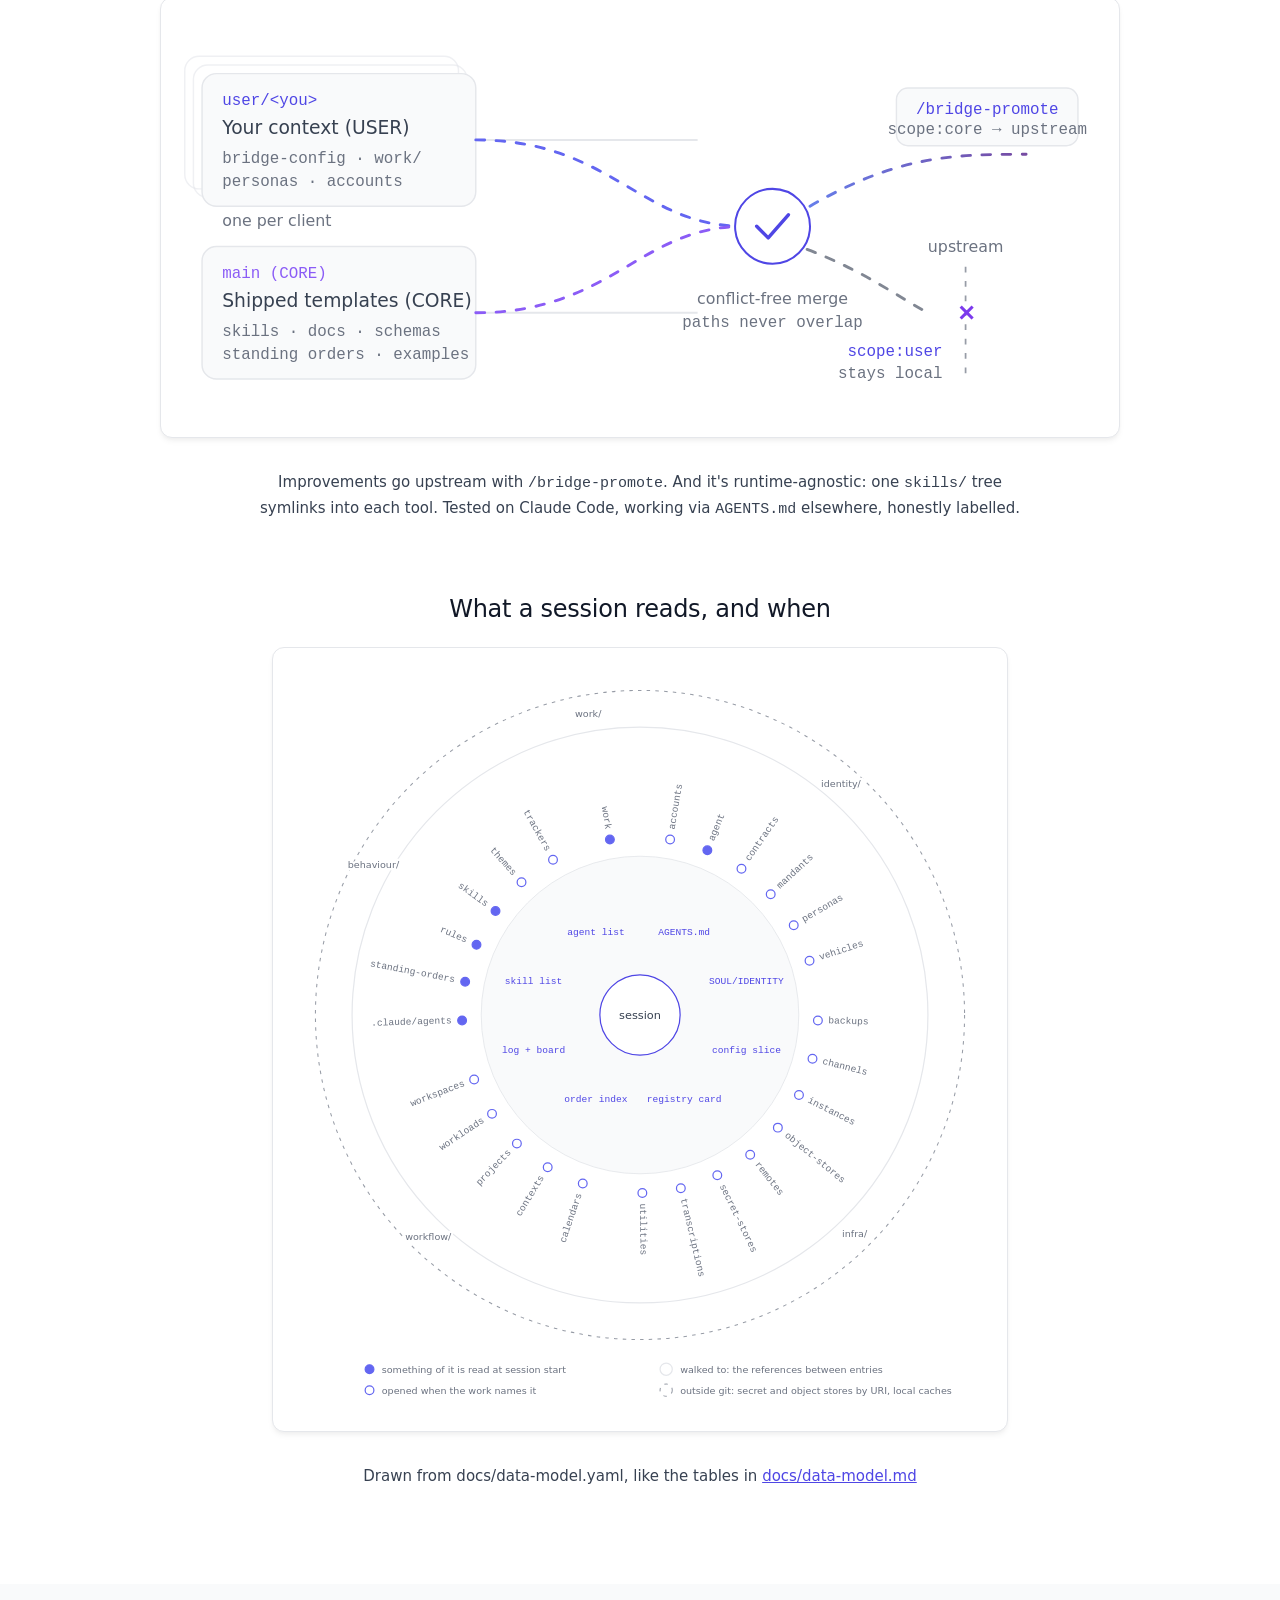
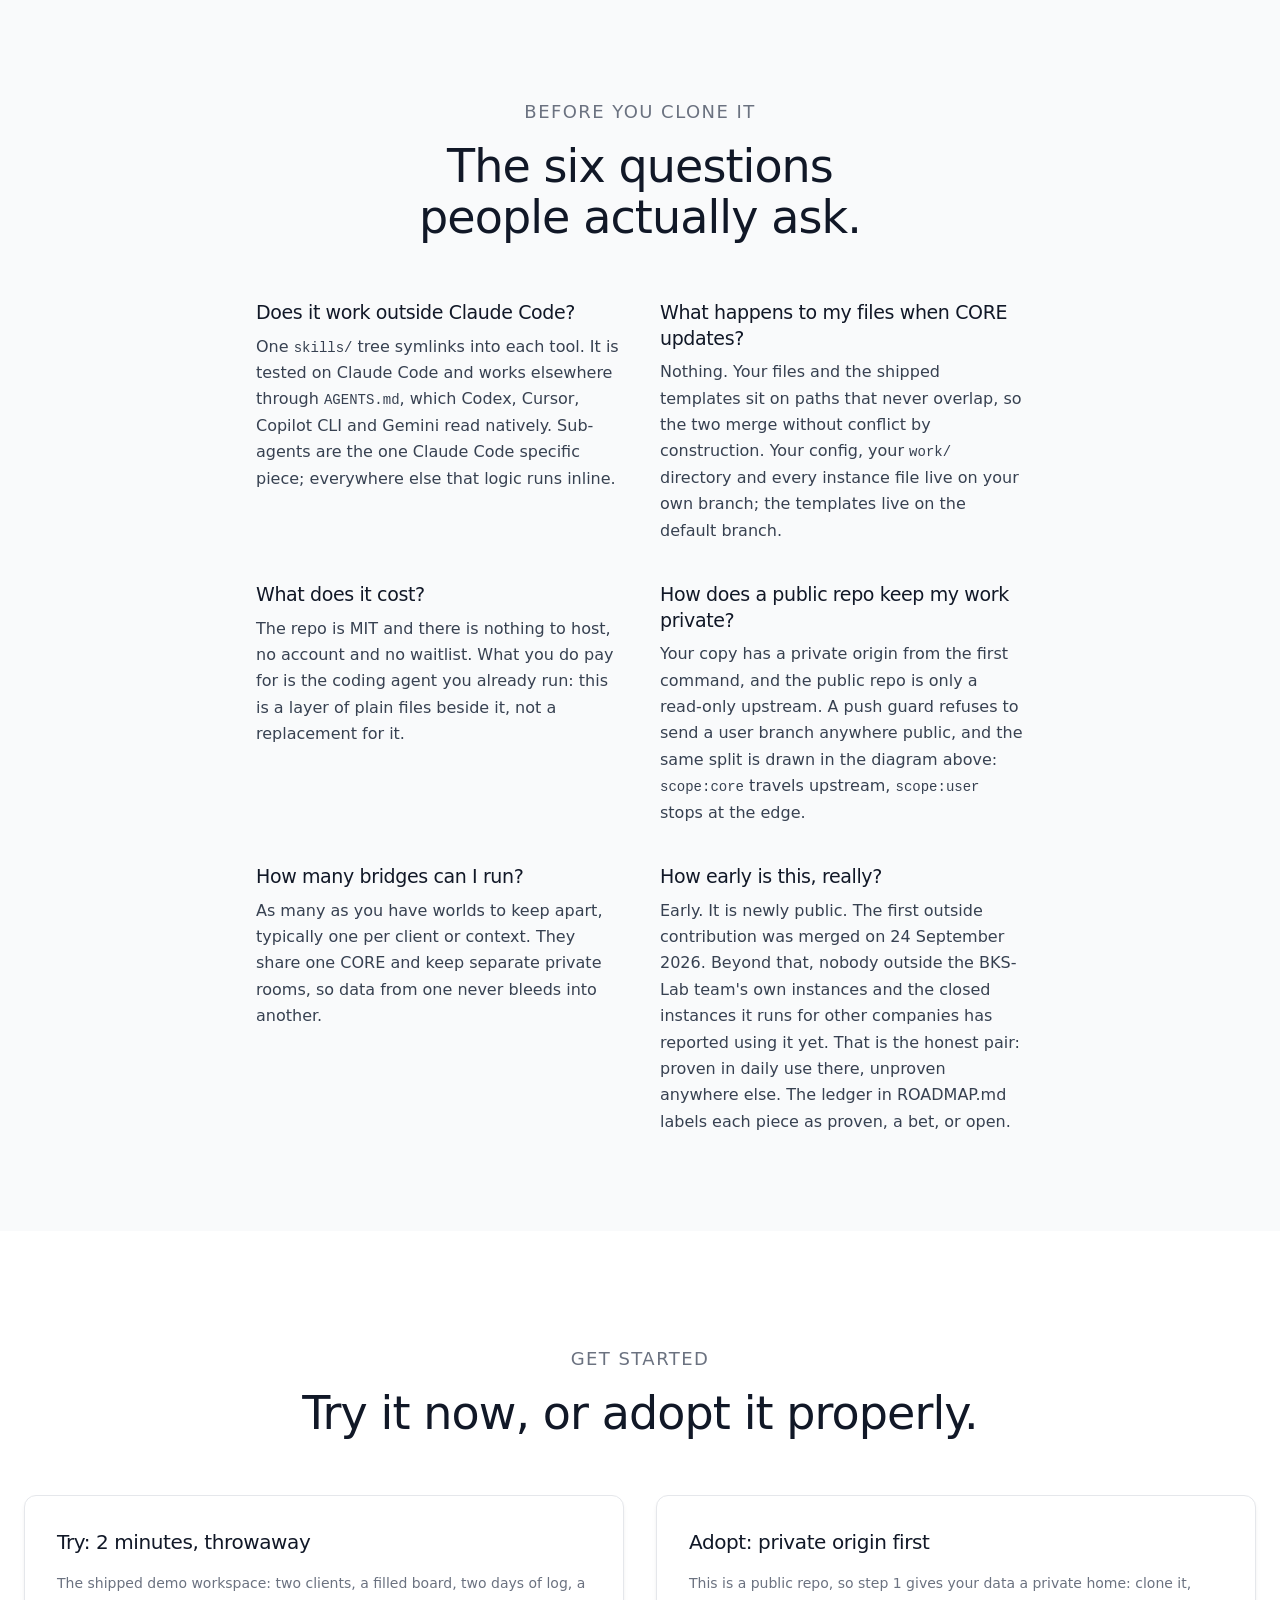
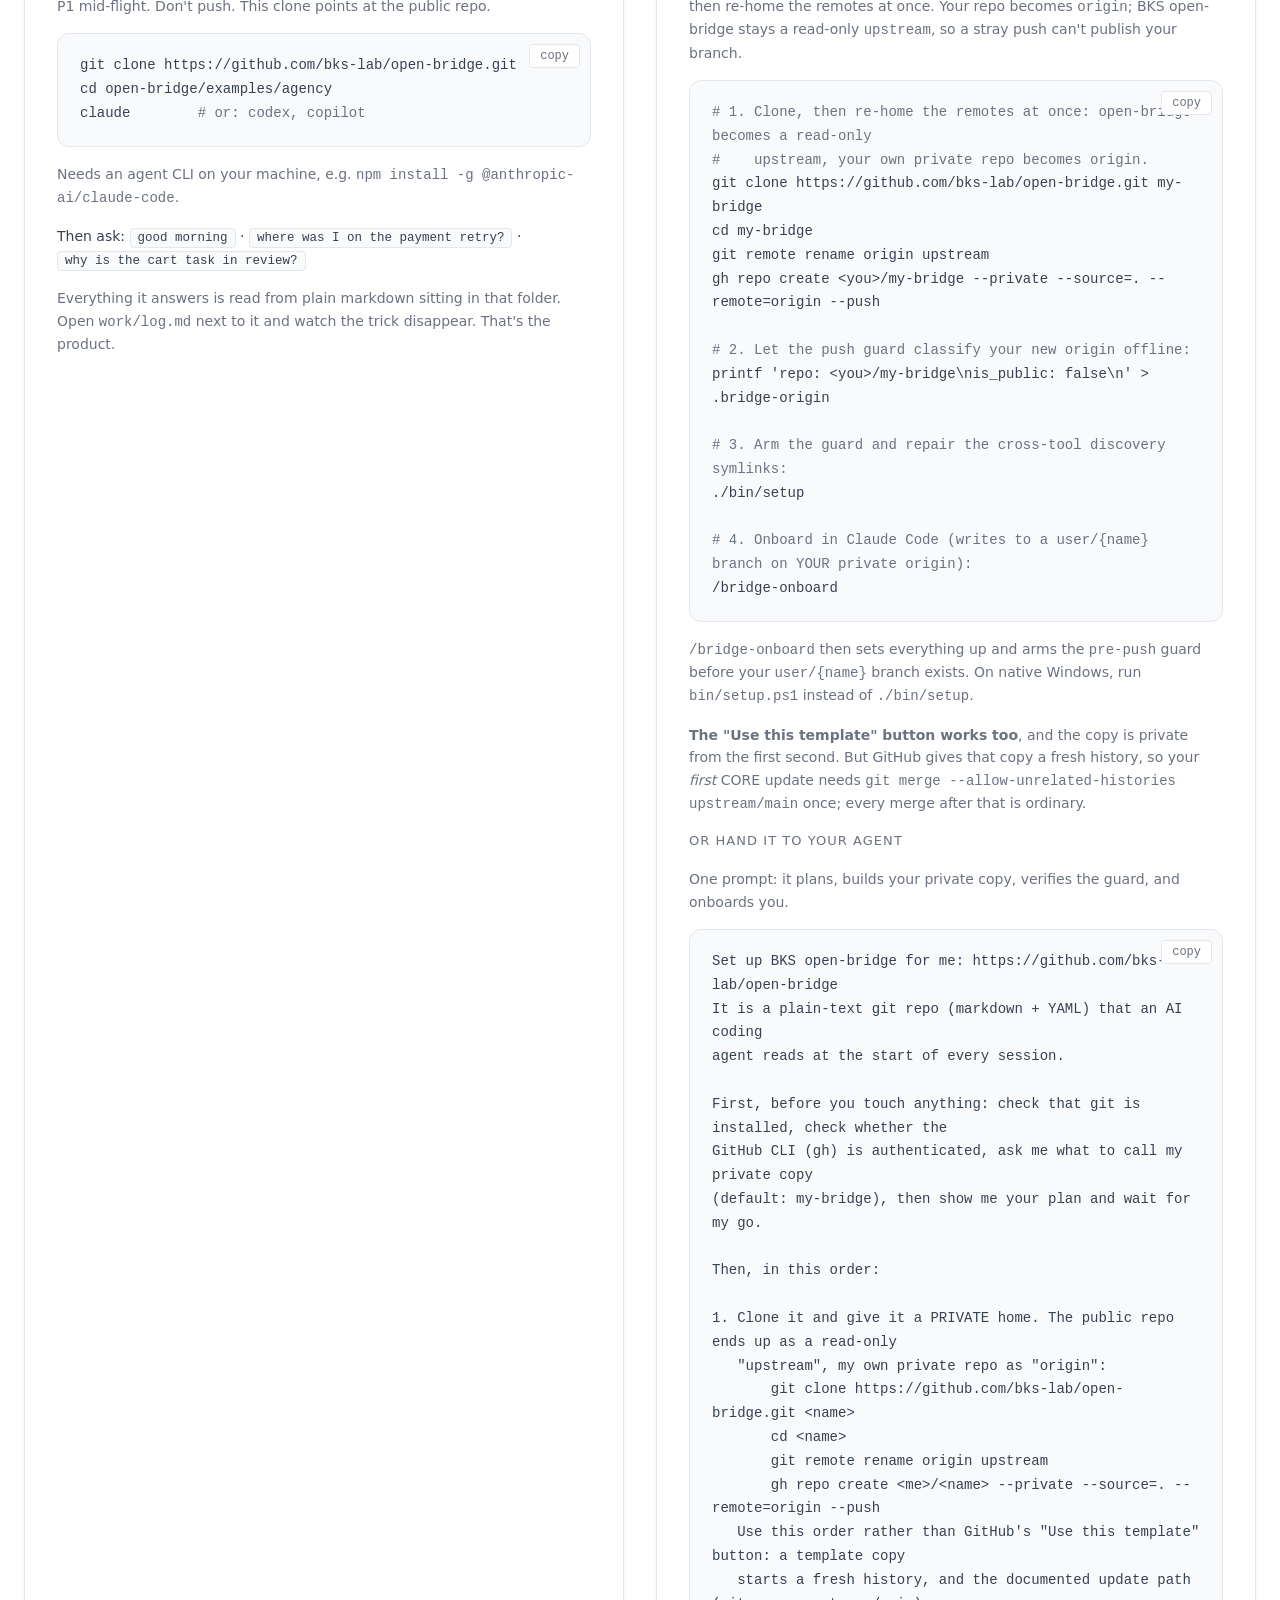
==== commit 1aff9d63: "Name the notes-vault alternative and the shared company layer The comparison answered "why not a CLA" ====
--- a/docs/index.html
+++ b/docs/index.html
@@ -1163,7 +1163,7 @@
   <div class="container">
     <div class="sec-head reveal">
       <p class="eyebrow"><span data-lang="en">The honest objection</span><span data-lang="de">Der ehrliche Einwand</span></p>
-      <h2 class="h1"><span data-lang="en">Why not just a CLAUDE.md and a folder of my own?</span><span data-lang="de">Warum nicht einfach eine CLAUDE.md und ein eigener Ordner?</span></h2>
+      <h2 class="h1"><span data-lang="en">Why not just a CLAUDE.md, or a notes vault of my own?</span><span data-lang="de">Warum nicht einfach eine CLAUDE.md oder ein eigenes Notiz-Vault?</span></h2>
     </div>
 
     <div class="compare reveal">
@@ -1183,11 +1183,14 @@
           <li><span class="mk">+</span><span data-lang="en">A work log + task board that survive across sessions.</span><span data-lang="de">Ein Arbeitslog + Task-Board, die über Sessions hinweg bestehen.</span></li>
           <li><span class="mk">+</span><span data-lang="en">Shipped example structures, relief instead of a blank page.</span><span data-lang="de">Mitgelieferte Beispielstrukturen: Entlastung, kein leeres Blatt.</span></li>
           <li><span class="mk">+</span><span data-lang="en">A CORE/USER split, where shared templates update without ever clobbering your private data.</span><span data-lang="de">Ein CORE/USER-Split. Geteilte Templates aktualisieren sich, ohne je deine privaten Daten zu überschreiben.</span></li>
+          <li><span class="mk">+</span><span data-lang="en">A shared company layer: a new colleague starts with a Bridge that already knows the clients and routines.</span><span data-lang="de">Eine gemeinsame Firmenschicht: Wer neu anfängt, bekommt eine Bridge, die Kunden und Abläufe schon kennt.</span></li>
         </ul>
       </div>
     </div>
 
-    <p class="punch muted reveal" style="font-size:14px;margin-top:24px"><span data-lang="en"><strong>Not for</strong> a single-repo project or ad-hoc one-off scripting. The coordination layer is overhead you won't use.</span><span data-lang="de"><strong>Nicht für</strong> ein Single-Repo-Projekt oder Ad-hoc-Einmal-Scripting. Die Koordinationsschicht ist dort Overhead, den du nicht brauchst.</span></p>
+    <p class="punch reveal" style="margin-top:24px"><span data-lang="en">A personal notes vault wired to an agent, the Obsidian-style second brain, remembers well for one person. A Bridge is built for several clients, roles and companies at once: one instance each, kept apart, with a shared layer for the team.</span><span data-lang="de">Ein persönliches Notiz-Vault mit Agent, das zweite Gehirn im Obsidian-Stil, erinnert sich gut für eine Person. Eine Bridge ist für mehrere Kunden, Rollen und Firmen zugleich gebaut: je eine Instanz, sauber getrennt, mit einer gemeinsamen Schicht fürs Team.</span></p>
+
+    <p class="punch muted reveal" style="font-size:14px;margin-top:16px"><span data-lang="en"><strong>Not for</strong> a single-repo project or ad-hoc one-off scripting. The coordination layer is overhead you won't use.</span><span data-lang="de"><strong>Nicht für</strong> ein Single-Repo-Projekt oder Ad-hoc-Einmal-Scripting. Die Koordinationsschicht ist dort Overhead, den du nicht brauchst.</span></p>
   </div>
 </section>
 
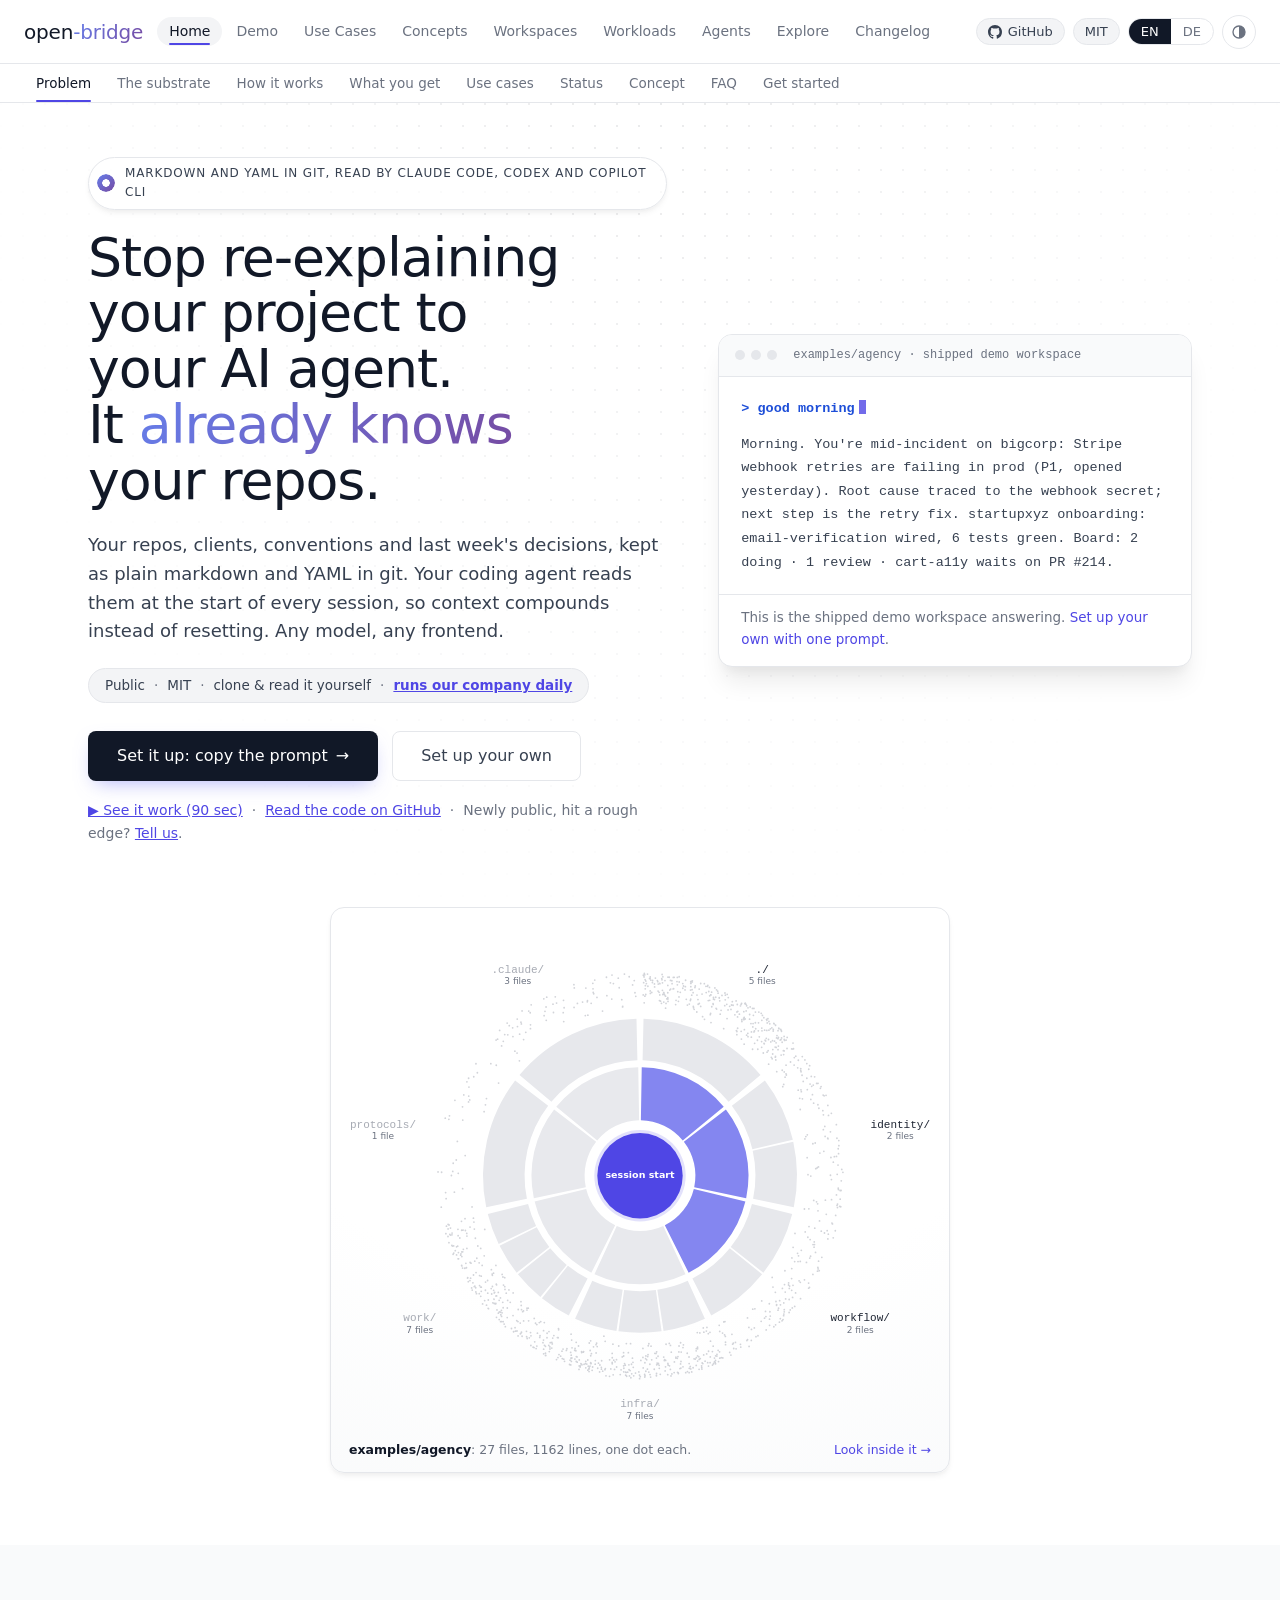
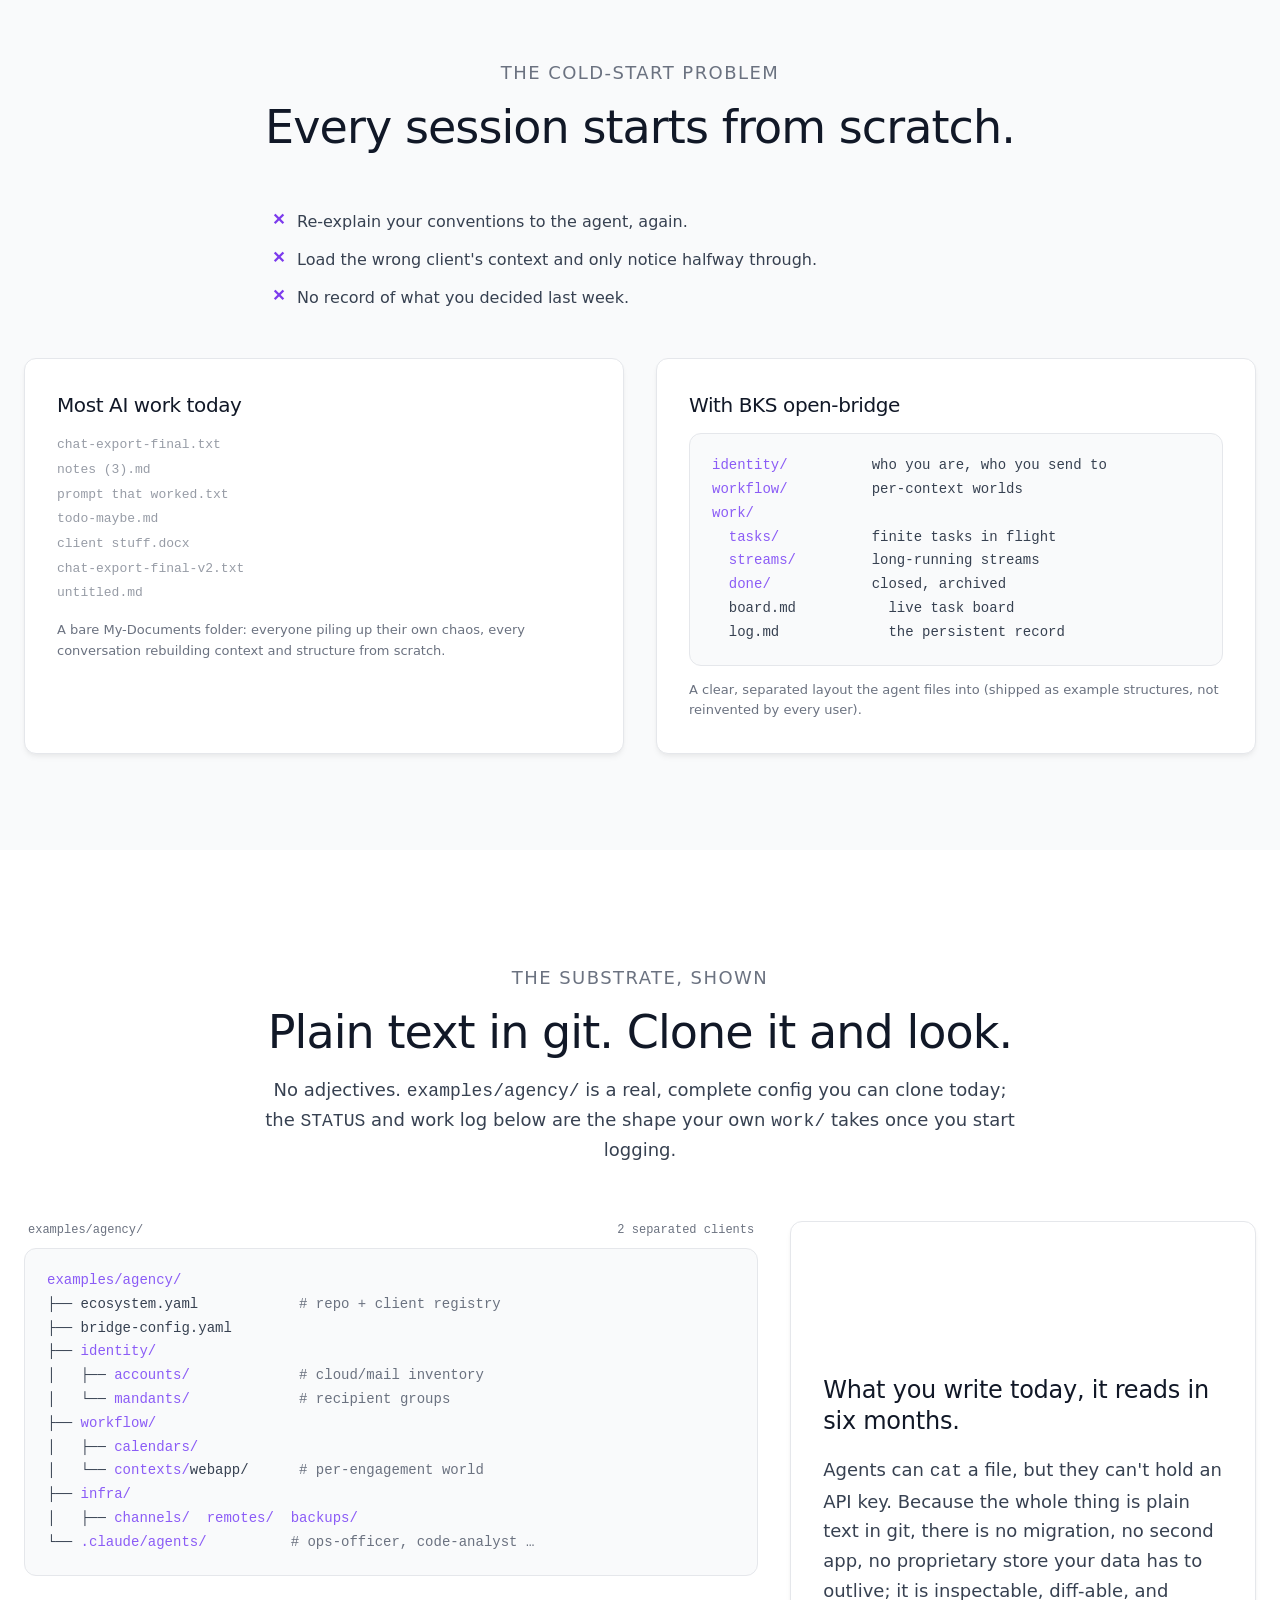
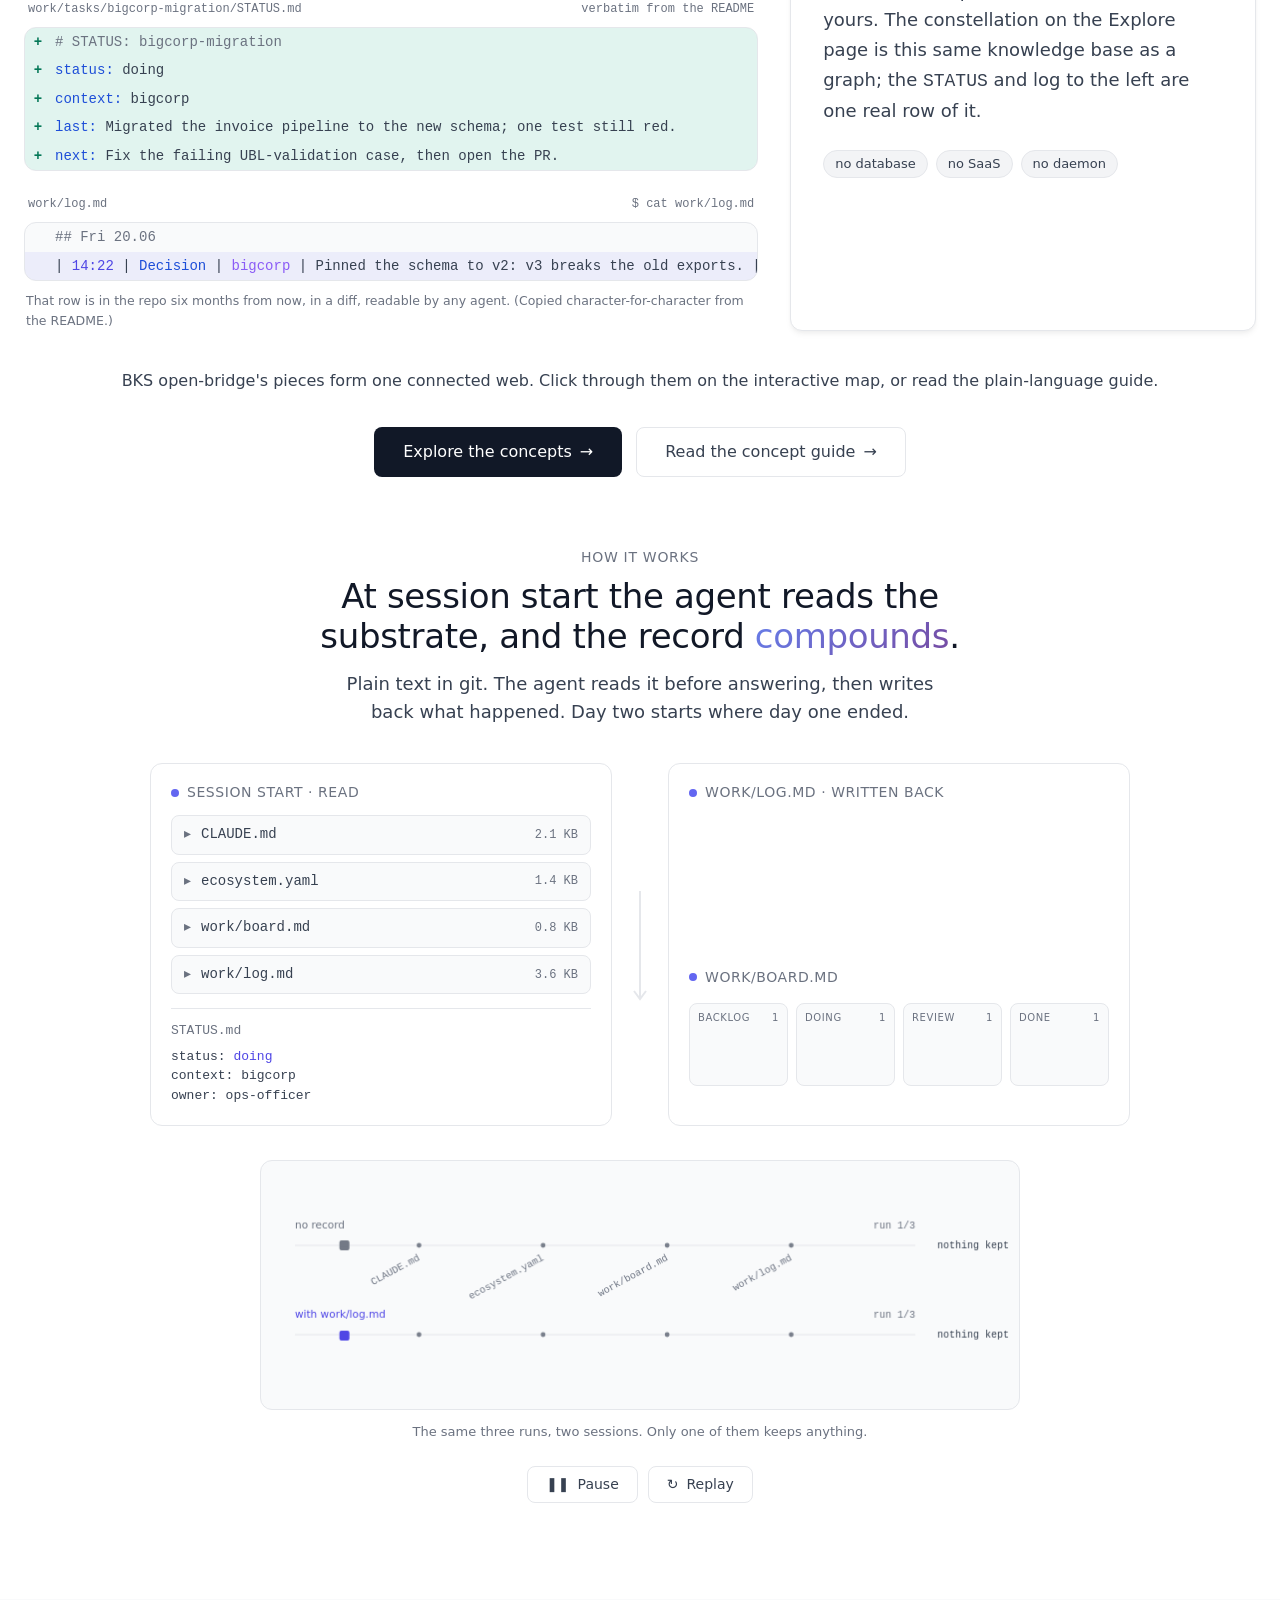
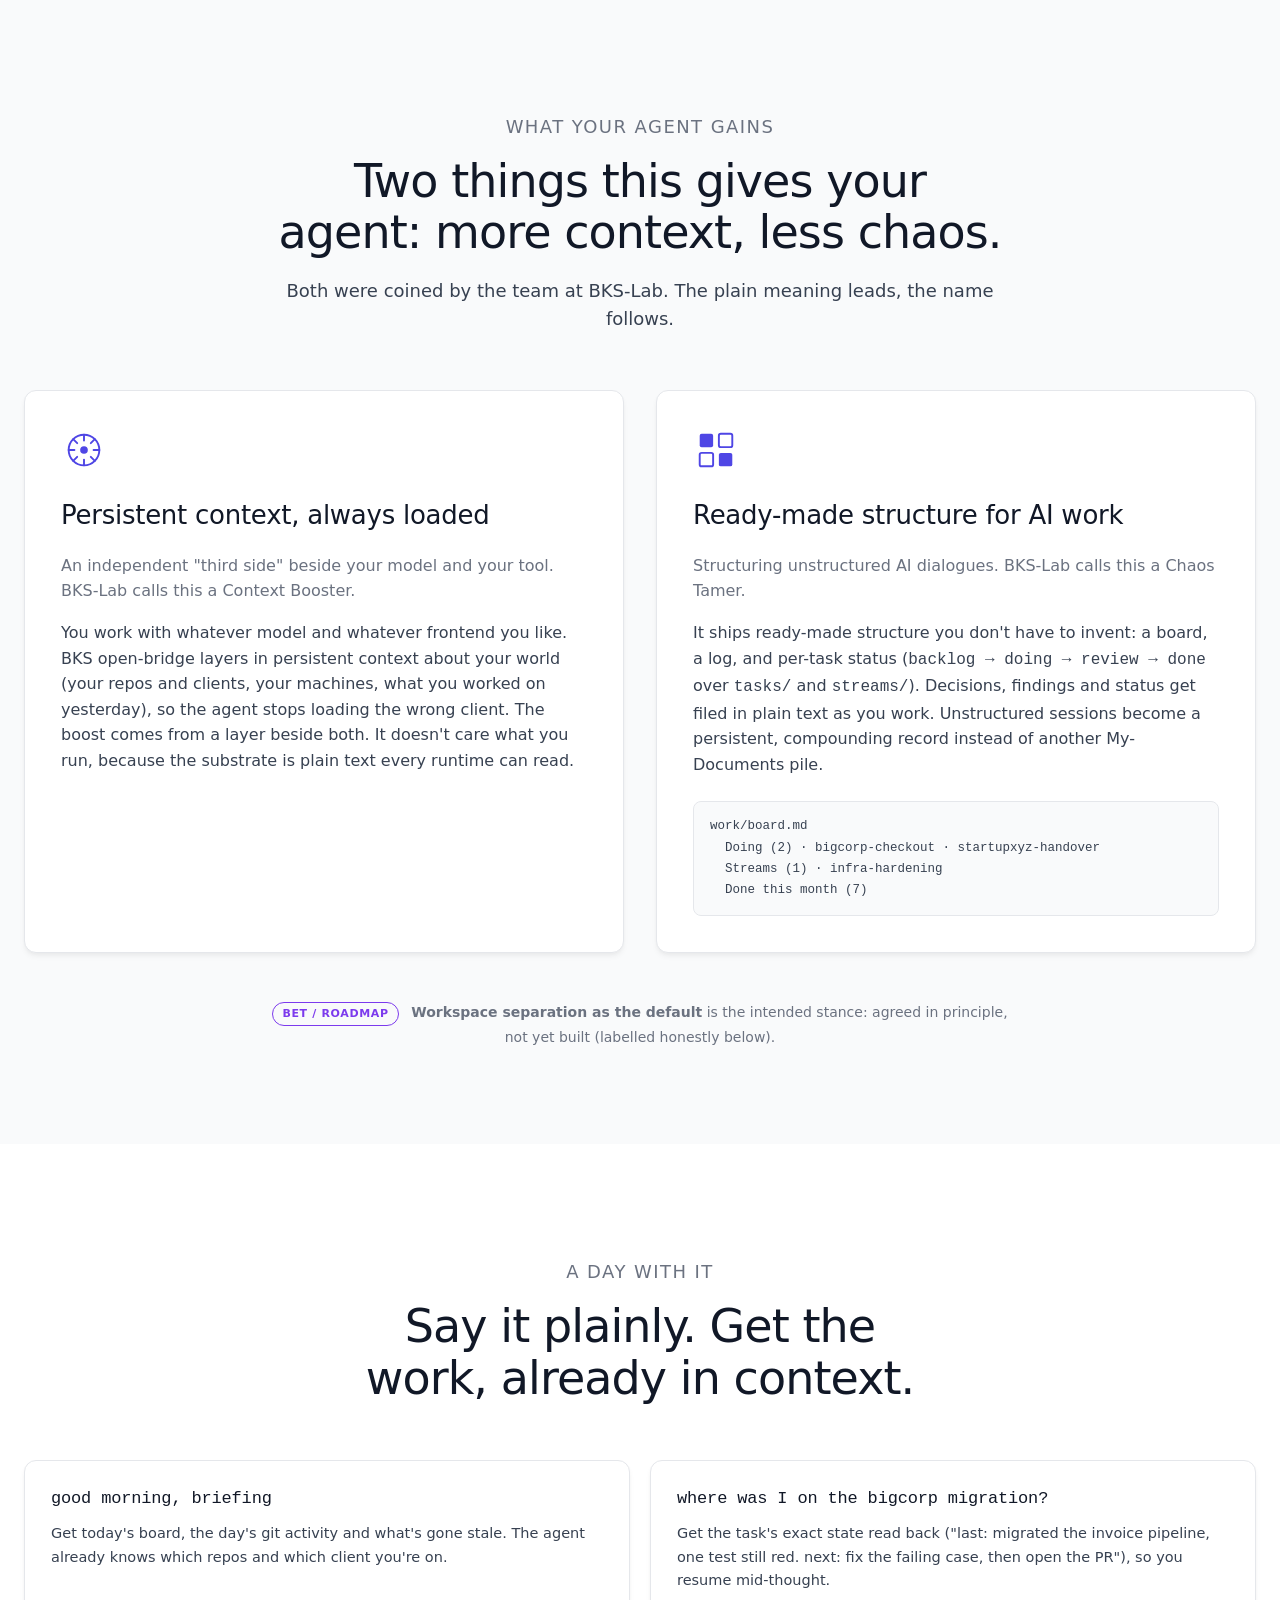
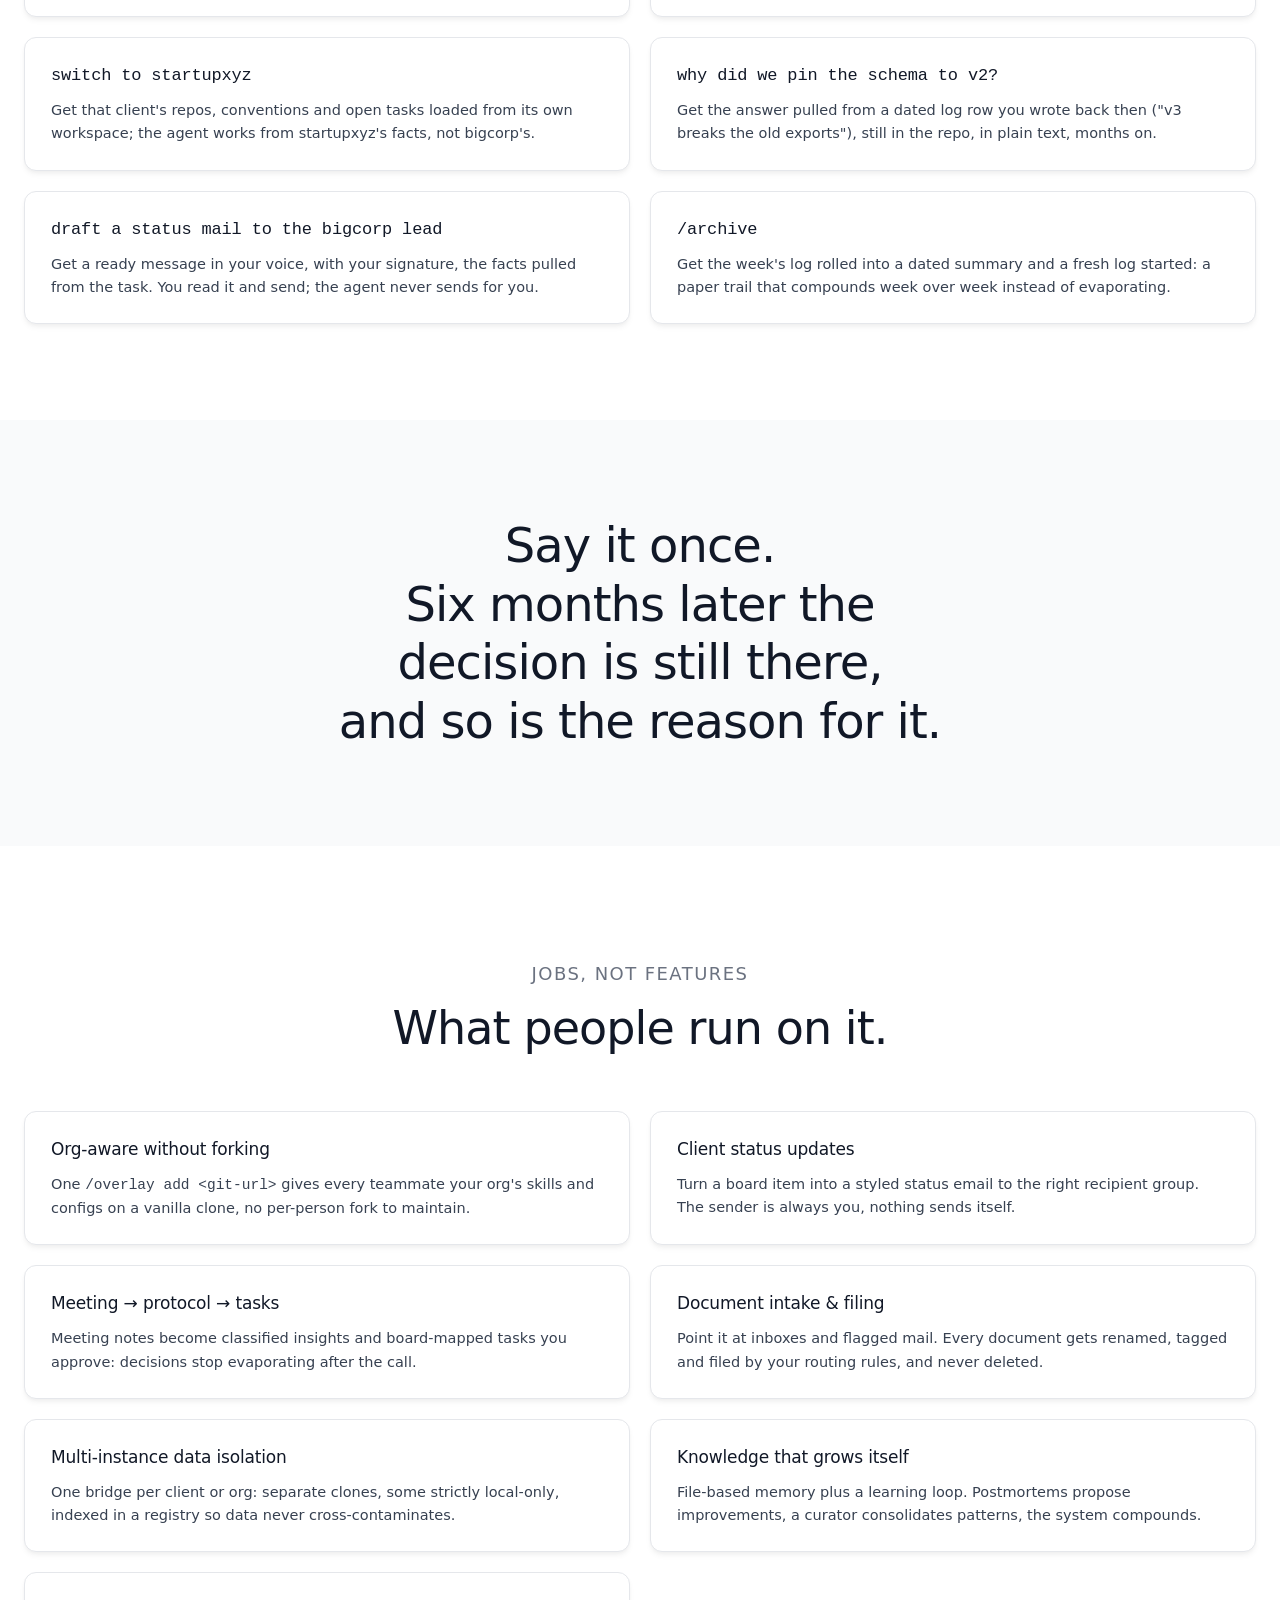
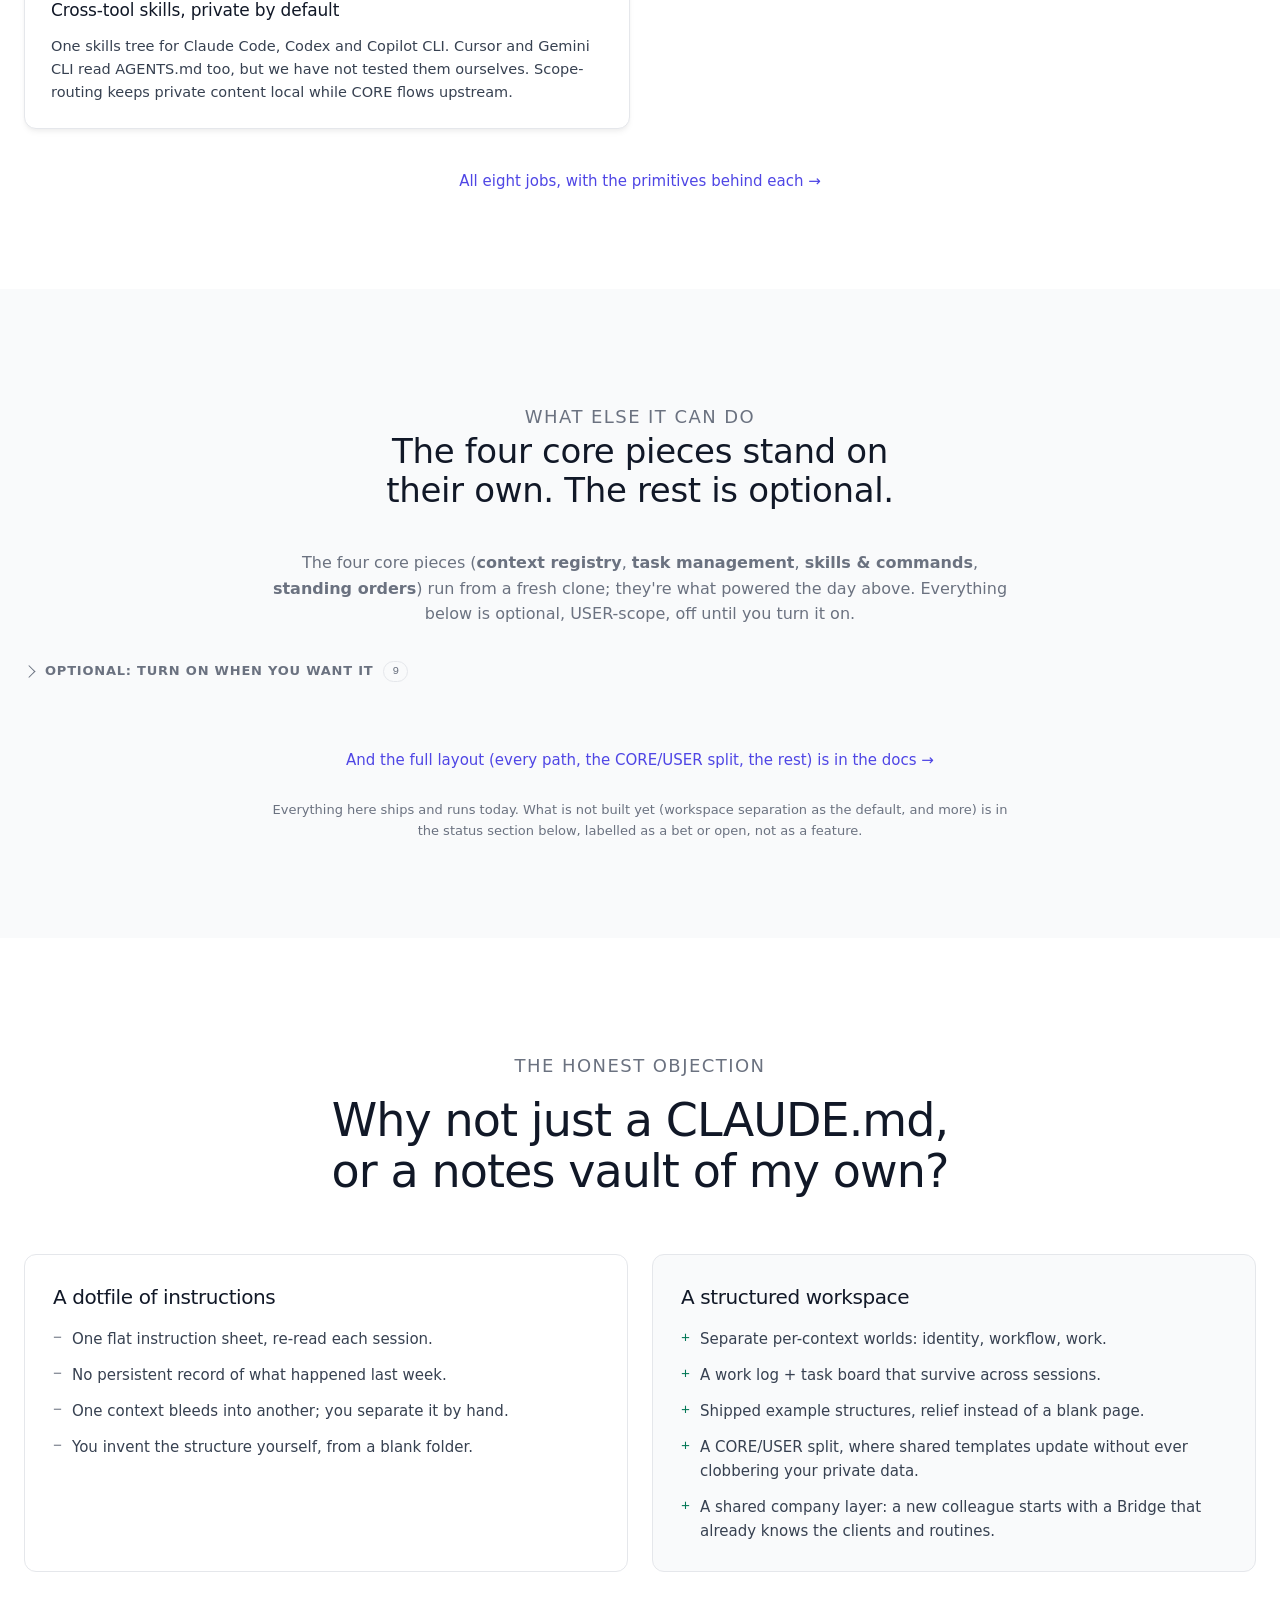
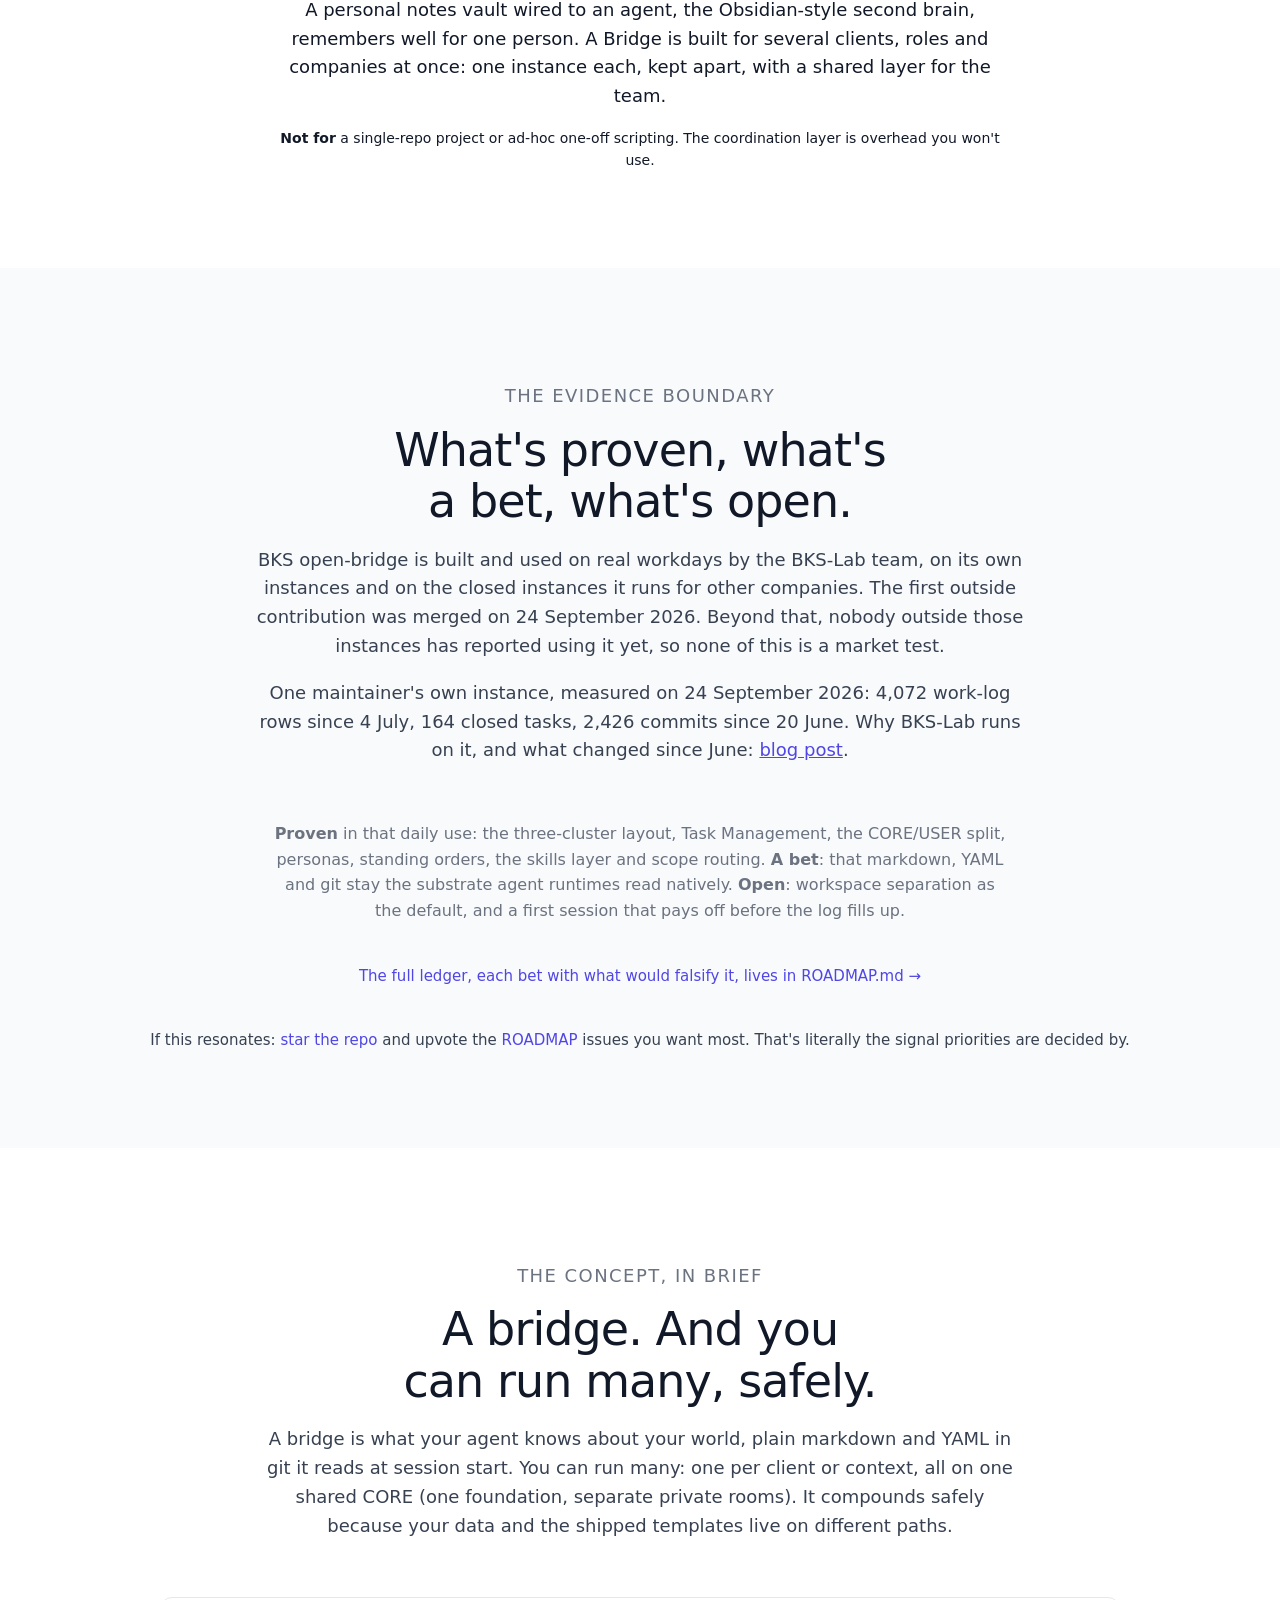
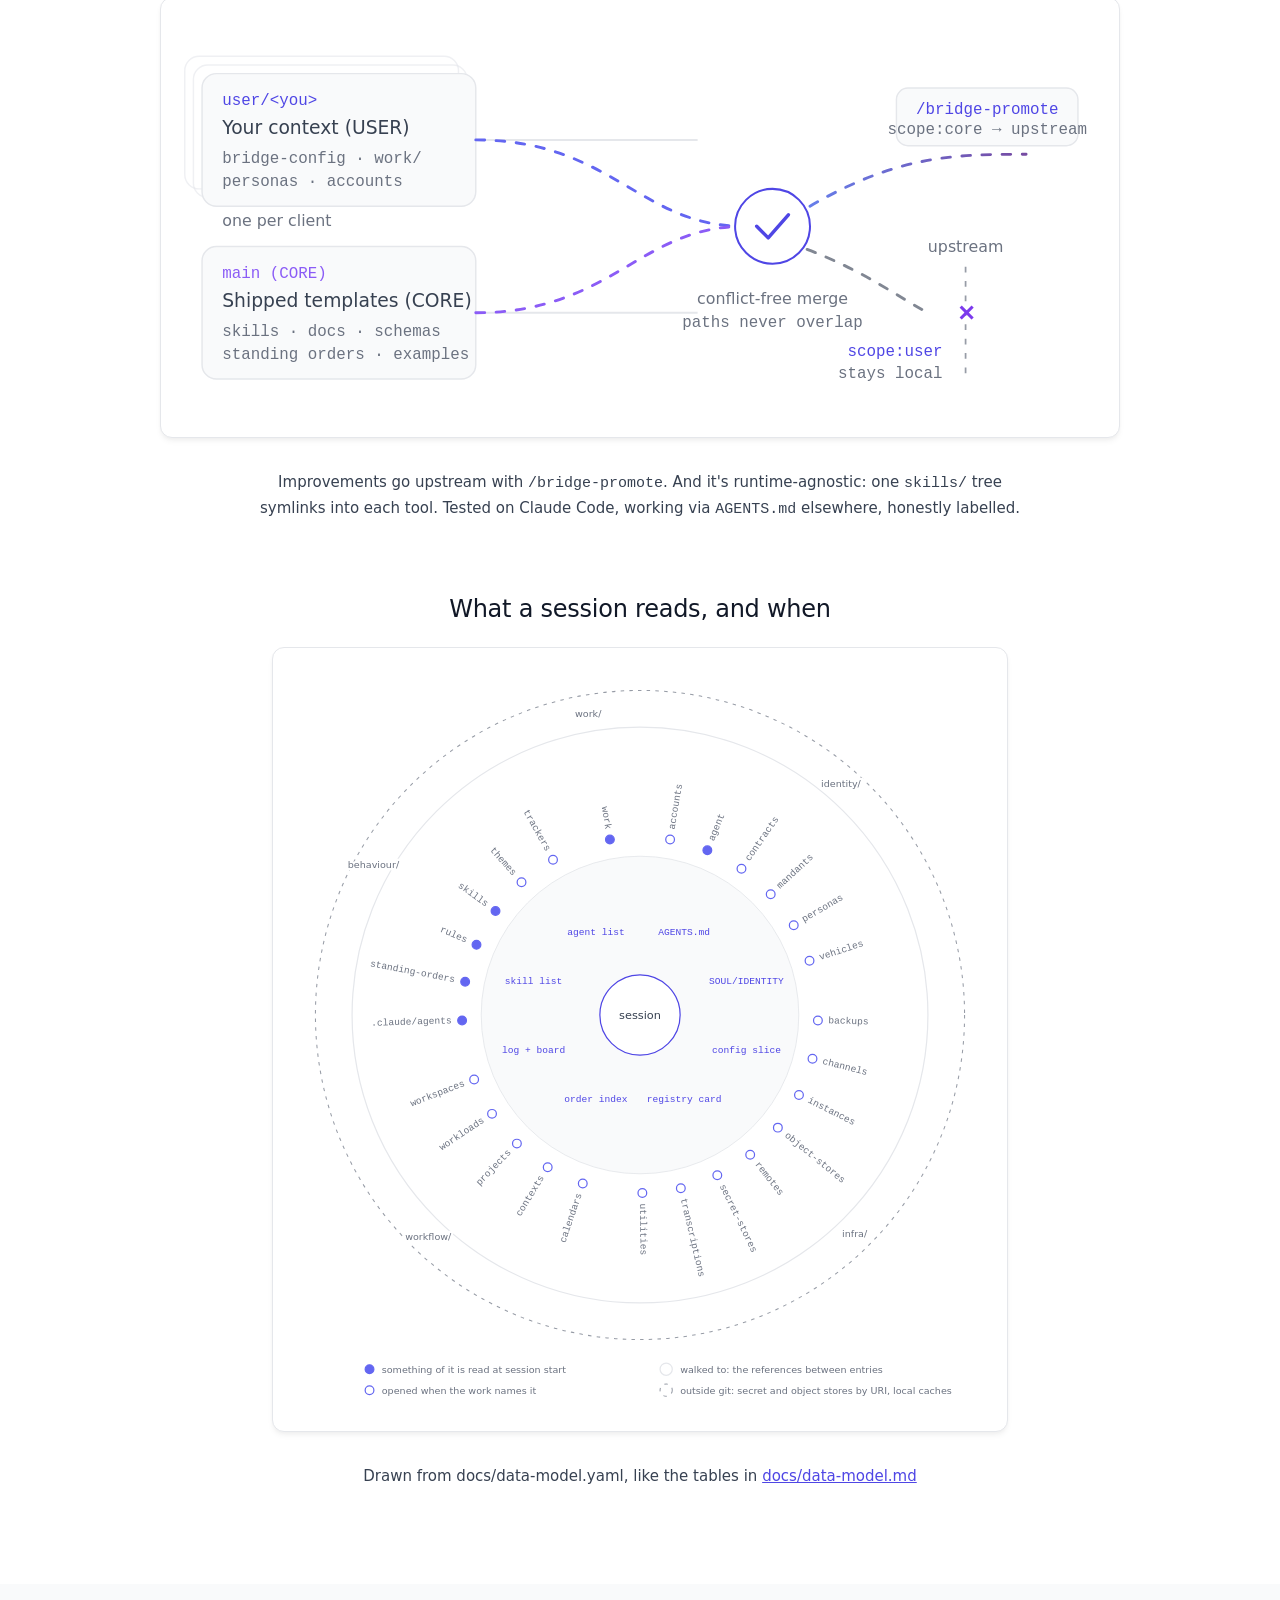
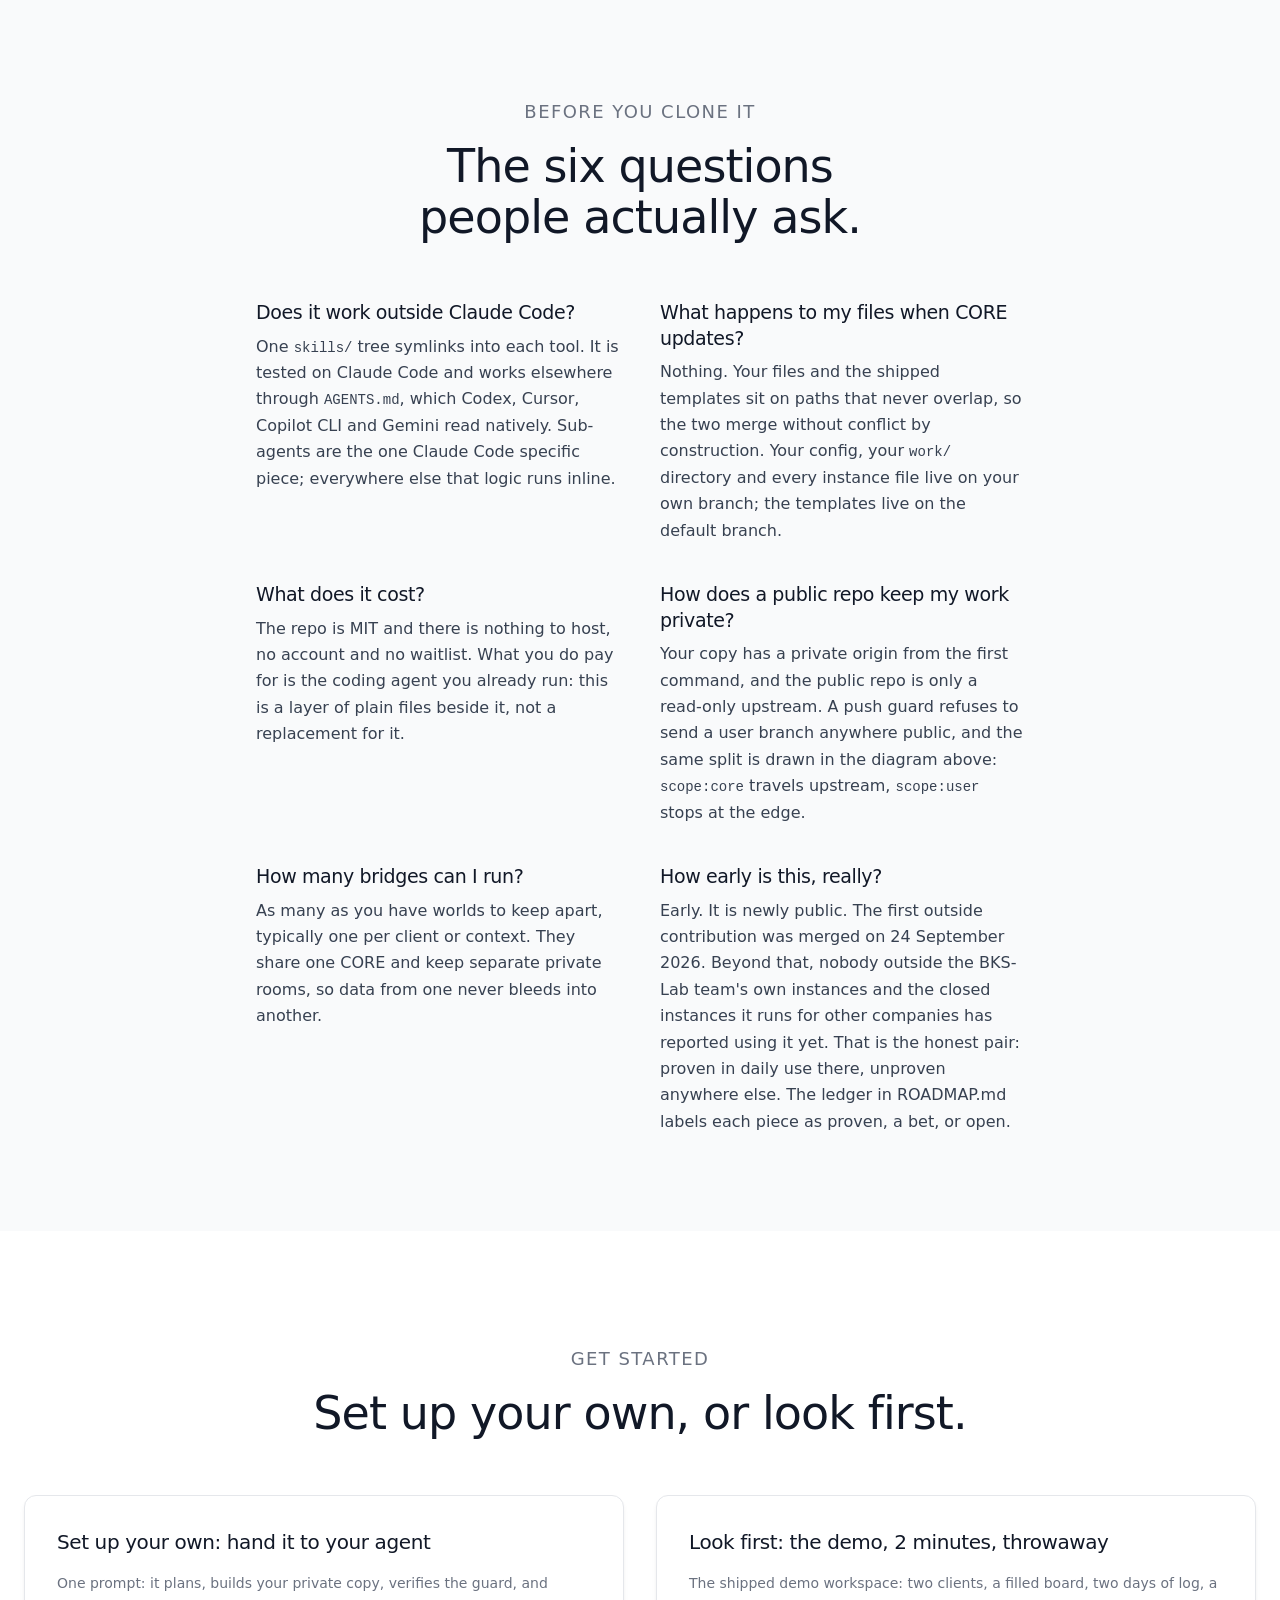
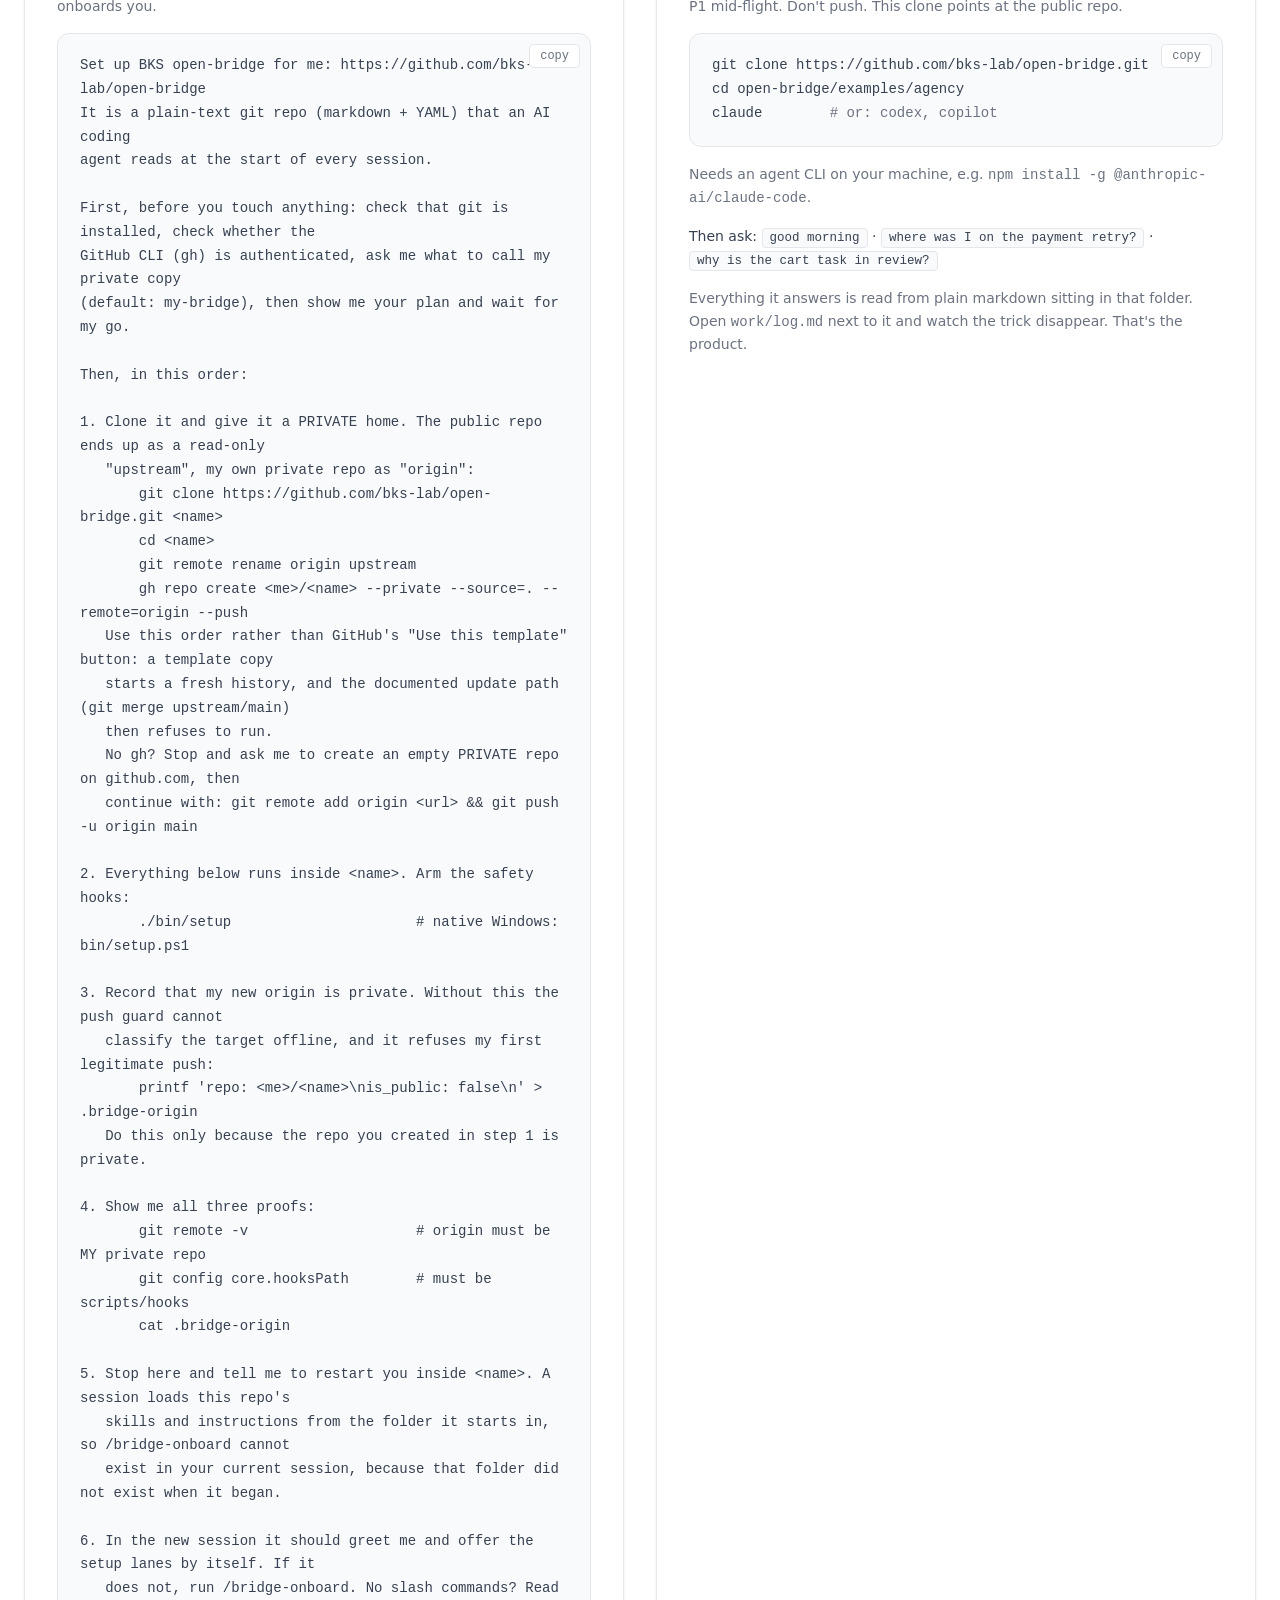
==== commit ddb7a1e3: "Lead with setting up your own Bridge, the demo second Every entry point sent people to the demo work" ====
--- a/docs/index.html
+++ b/docs/index.html
@@ -622,7 +622,7 @@
           <span class="arrow">→</span>
         </button>
         <a class="btn btn-secondary" href="#get-started">
-          <span data-lang="en">Try it in 2 minutes</span><span data-lang="de">In 2 Minuten ausprobieren</span>
+          <span data-lang="en">Set up your own</span><span data-lang="de">Eigene Bridge einrichten</span>
         </a>
       </div>
 
@@ -642,8 +642,8 @@
         <div class="code" data-lang="en"><span class="k">&gt; good morning</span>Morning. You're mid-incident on bigcorp: Stripe webhook retries are failing in prod (P1, opened yesterday). Root cause traced to the webhook secret; next step is the retry fix. startupxyz onboarding: email-verification wired, 6 tests green. Board: 2 doing · 1 review · cart-a11y waits on PR #214.</div>
         <div class="code" data-lang="de"><span class="k">&gt; guten morgen</span>Morgen. Auf bigcorp läuft ein P1: Stripe-Webhook-Retries schlagen in prod fehl. Root Cause gestern gefunden (Webhook-Secret); nächster Schritt ist der Retry-Fix. startupxyz-Onboarding: E-Mail-Verifikation steht, 6 Tests grün. Board: 2 doing · 1 review · cart-a11y wartet auf PR #214.</div>
         <p class="hero-term-cap">
-          <span data-lang="en">This is the shipped demo workspace answering. <a href="#get-started">Run it yourself in 2 minutes</a>.</span>
-          <span data-lang="de">Das ist der mitgelieferte Demo-Workspace. <a href="#get-started">Führ ihn in 2 Minuten selbst aus</a>.</span>
+          <span data-lang="en">This is the shipped demo workspace answering. <a href="#get-started">Set up your own with one prompt</a>.</span>
+          <span data-lang="de">Das ist der mitgelieferte Demo-Workspace. <a href="#get-started">Richte deine eigene mit einem Prompt ein</a>.</span>
         </p>
       </div>
 
@@ -1414,54 +1414,22 @@
   </div>
 </section>
 
-<!-- ======================= GET STARTED (Try | Adopt) ======================= -->
+<!-- ======================= GET STARTED (Set up your own | Look first) ======================= -->
 <section id="start" class="steps">
   <span id="get-started" aria-hidden="true"></span>
   <div class="container">
     <div class="sec-head reveal">
       <p class="eyebrow"><span data-lang="en">Get started</span><span data-lang="de">Loslegen</span></p>
-      <h2 class="h1"><span data-lang="en">Try it now, or adopt it properly.</span><span data-lang="de">Jetzt ausprobieren. Oder richtig übernehmen.</span></h2>
+      <h2 class="h1"><span data-lang="en">Set up your own, or look first.</span><span data-lang="de">Richte deine eigene ein. Oder schau erst mal.</span></h2>
     </div>
 
     <div class="path-grid reveal">
-      <!-- Path 1, Try: the shipped demo workspace, nothing to configure -->
+      <!-- Path 1, Set up your own: the agent prompt first, the manual commands below -->
       <div class="card path">
-        <h3 class="h4"><span data-lang="en">Try: 2 minutes, throwaway</span><span data-lang="de">Ausprobieren (2 Minuten, wegwerfbar)</span></h3>
-        <p class="path-note"><span data-lang="en">The shipped demo workspace: two clients, a filled board, two days of log, a P1 mid-flight. Don't push. This clone points at the public repo.</span><span data-lang="de">Der mitgelieferte Demo-Workspace: zwei Kunden, ein gefülltes Board, zwei Tage Log, ein P1 mittendrin. Nicht pushen: Dieser Clone zeigt aufs öffentliche Repo.</span></p>
-        <div class="code" id="try-code"><button class="copy-btn" id="copy-try" type="button">copy</button>git clone https://github.com/bks-lab/open-bridge.git
-cd open-bridge/examples/agency
-claude        <span class="cmt"># or: codex, copilot</span></div>
-        <p class="path-note"><span data-lang="en">Needs an agent CLI on your machine, e.g. <code>npm install -g @anthropic-ai/claude-code</code>.</span><span data-lang="de">Braucht eine Agent-CLI auf deinem Rechner (z. B. <code>npm install -g @anthropic-ai/claude-code</code>).</span></p>
-        <p class="path-prompts"><span data-lang="en">Then ask:</span><span data-lang="de">Dann frag:</span> <code>good morning</code> · <code>where was I on the payment retry?</code> · <code>why is the cart task in review?</code></p>
-        <p class="path-note"><span data-lang="en">Everything it answers is read from plain markdown sitting in that folder. Open <code>work/log.md</code> next to it and watch the trick disappear. That's the product.</span><span data-lang="de">Alles, was es antwortet, liest es aus purem Markdown in diesem Ordner; öffne daneben <code>work/log.md</code> und sieh zu, wie der Trick verschwindet. Genau das ist das Produkt.</span></p>
-      </div>
-
-      <!-- Path 2, Adopt: private origin first -->
-      <div class="card path">
-        <h3 class="h4"><span data-lang="en">Adopt: private origin first</span><span data-lang="de">Übernehmen (erst ein privates Origin)</span></h3>
-        <p class="path-note"><span data-lang="en">This is a public repo, so step 1 gives your data a private home: clone it, then re-home the remotes at once. Your repo becomes <code>origin</code>; BKS open-bridge stays a read-only <code>upstream</code>, so a stray push can't publish your branch.</span><span data-lang="de">Das ist ein öffentliches Repo, darum gibt Schritt 1 deinen Daten ein privates Zuhause: klonen, dann sofort die Remotes umziehen. Dein Repo wird <code>origin</code>; BKS open-bridge bleibt ein read-only <code>upstream</code>, damit ein versehentlicher Push deinen Branch nicht veröffentlichen kann.</span></p>
-        <div class="code" id="start-code"><button class="copy-btn" id="copy-start" type="button">copy</button><span class="cmt"># 1. Clone, then re-home the remotes at once: open-bridge becomes a read-only</span>
-<span class="cmt">#    upstream, your own private repo becomes origin.</span>
-git clone https://github.com/bks-lab/open-bridge.git my-bridge
-cd my-bridge
-git remote rename origin upstream
-gh repo create &lt;you&gt;/my-bridge --private --source=. --remote=origin --push
-
-<span class="cmt"># 2. Let the push guard classify your new origin offline:</span>
-printf 'repo: &lt;you&gt;/my-bridge\nis_public: false\n' &gt; .bridge-origin
-
-<span class="cmt"># 3. Arm the guard and repair the cross-tool discovery symlinks:</span>
-./bin/setup
-
-<span class="cmt"># 4. Onboard in Claude Code (writes to a user/{name} branch on YOUR private origin):</span>
-/bridge-onboard</div>
-        <p class="path-note"><span data-lang="en"><code>/bridge-onboard</code> then sets everything up and arms the <code>pre-push</code> guard before your <code>user/{name}</code> branch exists. On native Windows, run <code>bin/setup.ps1</code> instead of <code>./bin/setup</code>.</span><span data-lang="de"><code>/bridge-onboard</code> richtet dann alles ein und schaltet den <code>pre-push</code>-Guard scharf, bevor dein <code>user/{name}</code>-Branch existiert. Unter nativem Windows <code>bin/setup.ps1</code> statt <code>./bin/setup</code> ausführen.</span></p>
-        <p class="path-note"><span data-lang="en"><b>The "Use this template" button works too</b>, and the copy is private from the first second. But GitHub gives that copy a fresh history, so your <i>first</i> CORE update needs <code>git merge --allow-unrelated-histories upstream/main</code> once; every merge after that is ordinary.</span><span data-lang="de"><b>Der Knopf „Use this template" geht auch</b>, privat ab der ersten Sekunde. GitHub gibt dieser Kopie aber eine frische History, deshalb braucht dein <i>erstes</i> CORE-Update einmalig <code>git merge --allow-unrelated-histories upstream/main</code>; jeder weitere Merge ist gewöhnlich.</span></p>
-
+        <h3 class="h4"><span data-lang="en">Set up your own: hand it to your agent</span><span data-lang="de">Eigene einrichten: gib es deinem Agenten</span></h3>
         <!-- Agent-setup prompt: the native install path for people who already run an agent.
              One .code block per language (the page shows only the active data-lang variant),
              each with its own copy button so "copy" always grabs the visible prompt. -->
-        <p class="eyebrow"><span data-lang="en">Or hand it to your agent</span><span data-lang="de">Oder gib es deinem Agenten</span></p>
         <p class="path-note"><span data-lang="en">One prompt: it plans, builds your private copy, verifies the guard, and onboards you.</span><span data-lang="de">Ein Prompt. Er plant, baut deine private Kopie, verifiziert den Guard und onboardet dich.</span></p>
         <div class="code" data-lang="en" id="agent-prompt-en"><button class="copy-btn" id="copy-agent-en" type="button">copy</button>Set up BKS open-bridge for me: https://github.com/bks-lab/open-bridge
 It is a plain-text git repo (markdown + YAML) that an AI coding
@@ -1558,6 +1526,37 @@
 Harte Regeln: niemals irgendetwas nach bks-lab/open-bridge pushen; mein
 user/*-Branch geht nur auf mein privates origin; niemals ein Secret in eine Datei
 schreiben; vor allen destruktiven Aktionen nachfragen.</div>
+        <p class="eyebrow"><span data-lang="en">Or by hand</span><span data-lang="de">Oder von Hand</span></p>
+        <p class="path-note"><span data-lang="en">This is a public repo, so step 1 gives your data a private home: clone it, then re-home the remotes at once. Your repo becomes <code>origin</code>; BKS open-bridge stays a read-only <code>upstream</code>, so a stray push can't publish your branch.</span><span data-lang="de">Das ist ein öffentliches Repo, darum gibt Schritt 1 deinen Daten ein privates Zuhause: klonen, dann sofort die Remotes umziehen. Dein Repo wird <code>origin</code>; BKS open-bridge bleibt ein read-only <code>upstream</code>, damit ein versehentlicher Push deinen Branch nicht veröffentlichen kann.</span></p>
+        <div class="code" id="start-code"><button class="copy-btn" id="copy-start" type="button">copy</button><span class="cmt"># 1. Clone, then re-home the remotes at once: open-bridge becomes a read-only</span>
+<span class="cmt">#    upstream, your own private repo becomes origin.</span>
+git clone https://github.com/bks-lab/open-bridge.git my-bridge
+cd my-bridge
+git remote rename origin upstream
+gh repo create &lt;you&gt;/my-bridge --private --source=. --remote=origin --push
+
+<span class="cmt"># 2. Let the push guard classify your new origin offline:</span>
+printf 'repo: &lt;you&gt;/my-bridge\nis_public: false\n' &gt; .bridge-origin
+
+<span class="cmt"># 3. Arm the guard and repair the cross-tool discovery symlinks:</span>
+./bin/setup
+
+<span class="cmt"># 4. Onboard in Claude Code (writes to a user/{name} branch on YOUR private origin):</span>
+/bridge-onboard</div>
+        <p class="path-note"><span data-lang="en"><code>/bridge-onboard</code> then sets everything up and arms the <code>pre-push</code> guard before your <code>user/{name}</code> branch exists. On native Windows, run <code>bin/setup.ps1</code> instead of <code>./bin/setup</code>.</span><span data-lang="de"><code>/bridge-onboard</code> richtet dann alles ein und schaltet den <code>pre-push</code>-Guard scharf, bevor dein <code>user/{name}</code>-Branch existiert. Unter nativem Windows <code>bin/setup.ps1</code> statt <code>./bin/setup</code> ausführen.</span></p>
+        <p class="path-note"><span data-lang="en"><b>The "Use this template" button works too</b>, and the copy is private from the first second. But GitHub gives that copy a fresh history, so your <i>first</i> CORE update needs <code>git merge --allow-unrelated-histories upstream/main</code> once; every merge after that is ordinary.</span><span data-lang="de"><b>Der Knopf „Use this template" geht auch</b>, privat ab der ersten Sekunde. GitHub gibt dieser Kopie aber eine frische History, deshalb braucht dein <i>erstes</i> CORE-Update einmalig <code>git merge --allow-unrelated-histories upstream/main</code>; jeder weitere Merge ist gewöhnlich.</span></p>
+      </div>
+
+      <!-- Path 2, Look first: the shipped demo workspace, nothing to configure -->
+      <div class="card path">
+        <h3 class="h4"><span data-lang="en">Look first: the demo, 2 minutes, throwaway</span><span data-lang="de">Erst anschauen: die Demo (2 Minuten, wegwerfbar)</span></h3>
+        <p class="path-note"><span data-lang="en">The shipped demo workspace: two clients, a filled board, two days of log, a P1 mid-flight. Don't push. This clone points at the public repo.</span><span data-lang="de">Der mitgelieferte Demo-Workspace: zwei Kunden, ein gefülltes Board, zwei Tage Log, ein P1 mittendrin. Nicht pushen: Dieser Clone zeigt aufs öffentliche Repo.</span></p>
+        <div class="code" id="try-code"><button class="copy-btn" id="copy-try" type="button">copy</button>git clone https://github.com/bks-lab/open-bridge.git
+cd open-bridge/examples/agency
+claude        <span class="cmt"># or: codex, copilot</span></div>
+        <p class="path-note"><span data-lang="en">Needs an agent CLI on your machine, e.g. <code>npm install -g @anthropic-ai/claude-code</code>.</span><span data-lang="de">Braucht eine Agent-CLI auf deinem Rechner (z. B. <code>npm install -g @anthropic-ai/claude-code</code>).</span></p>
+        <p class="path-prompts"><span data-lang="en">Then ask:</span><span data-lang="de">Dann frag:</span> <code>good morning</code> · <code>where was I on the payment retry?</code> · <code>why is the cart task in review?</code></p>
+        <p class="path-note"><span data-lang="en">Everything it answers is read from plain markdown sitting in that folder. Open <code>work/log.md</code> next to it and watch the trick disappear. That's the product.</span><span data-lang="de">Alles, was es antwortet, liest es aus purem Markdown in diesem Ordner; öffne daneben <code>work/log.md</code> und sieh zu, wie der Trick verschwindet. Genau das ist das Produkt.</span></p>
       </div>
     </div>
 
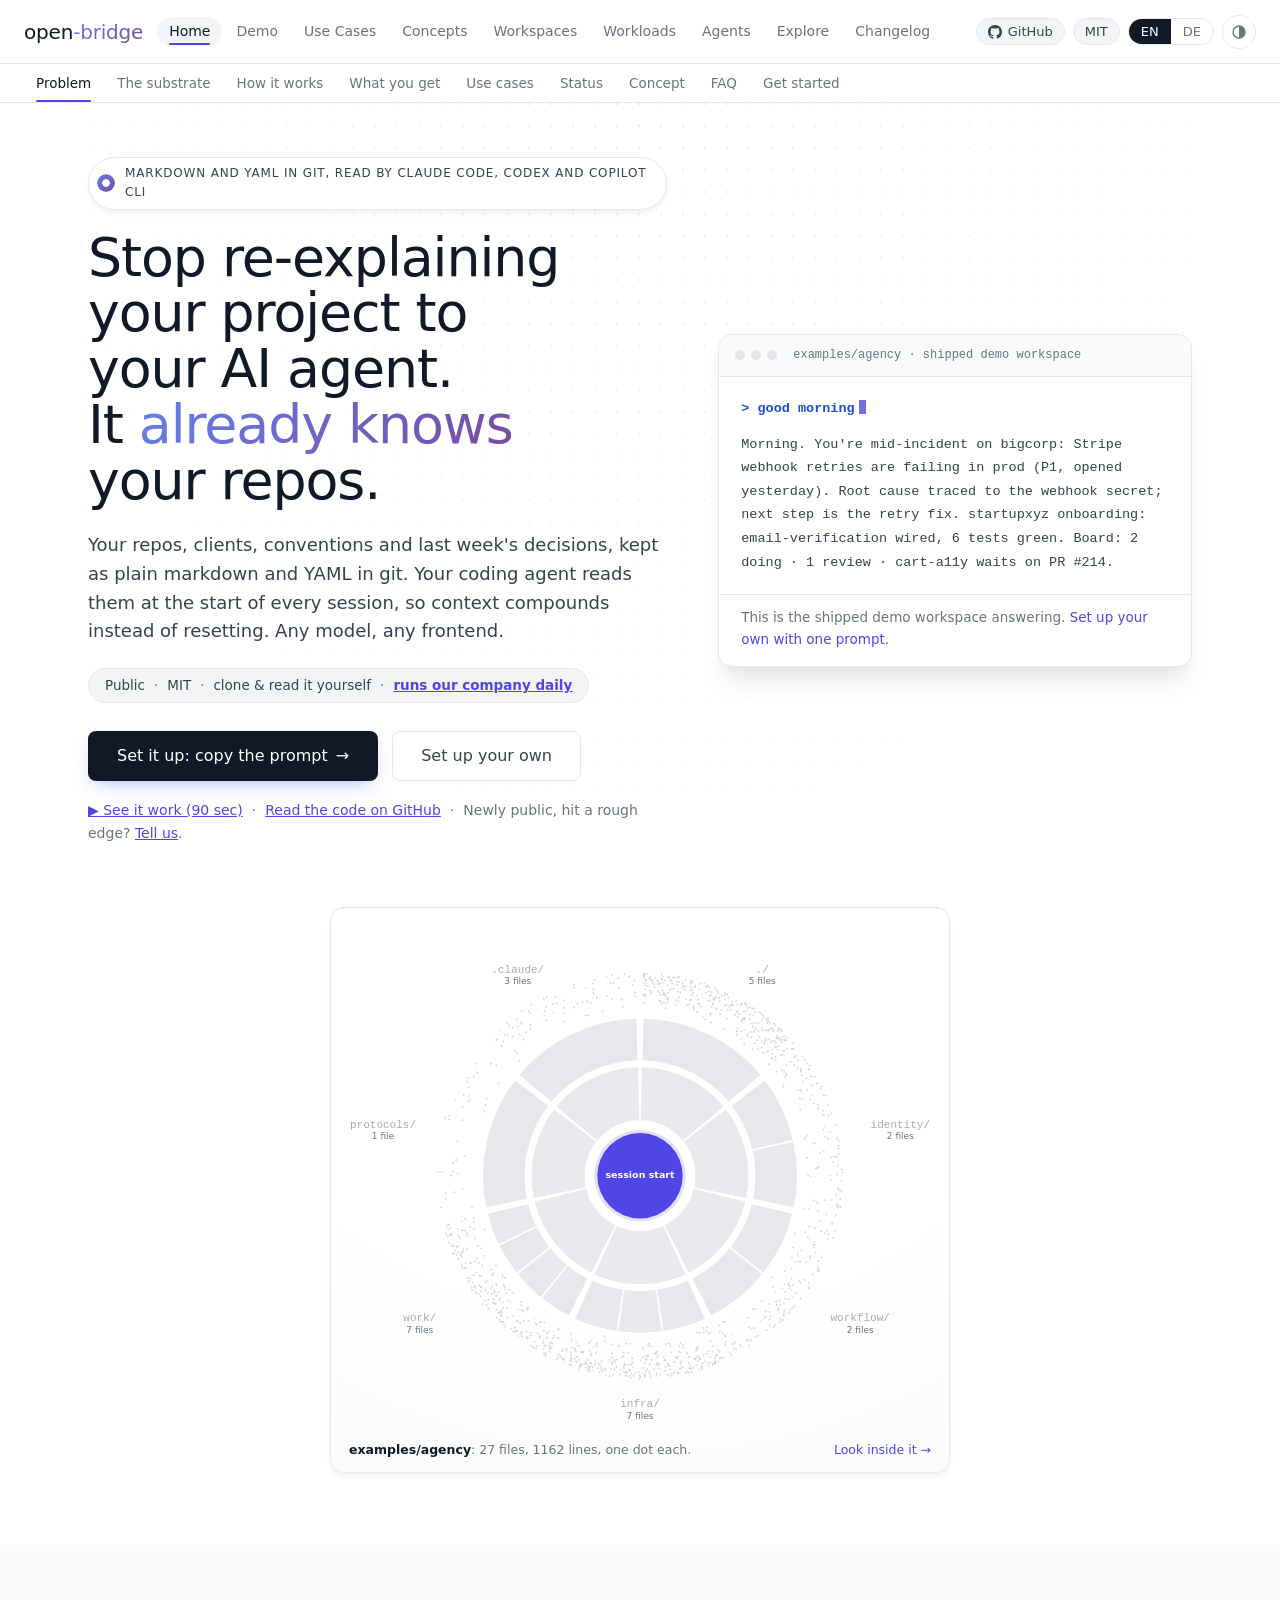
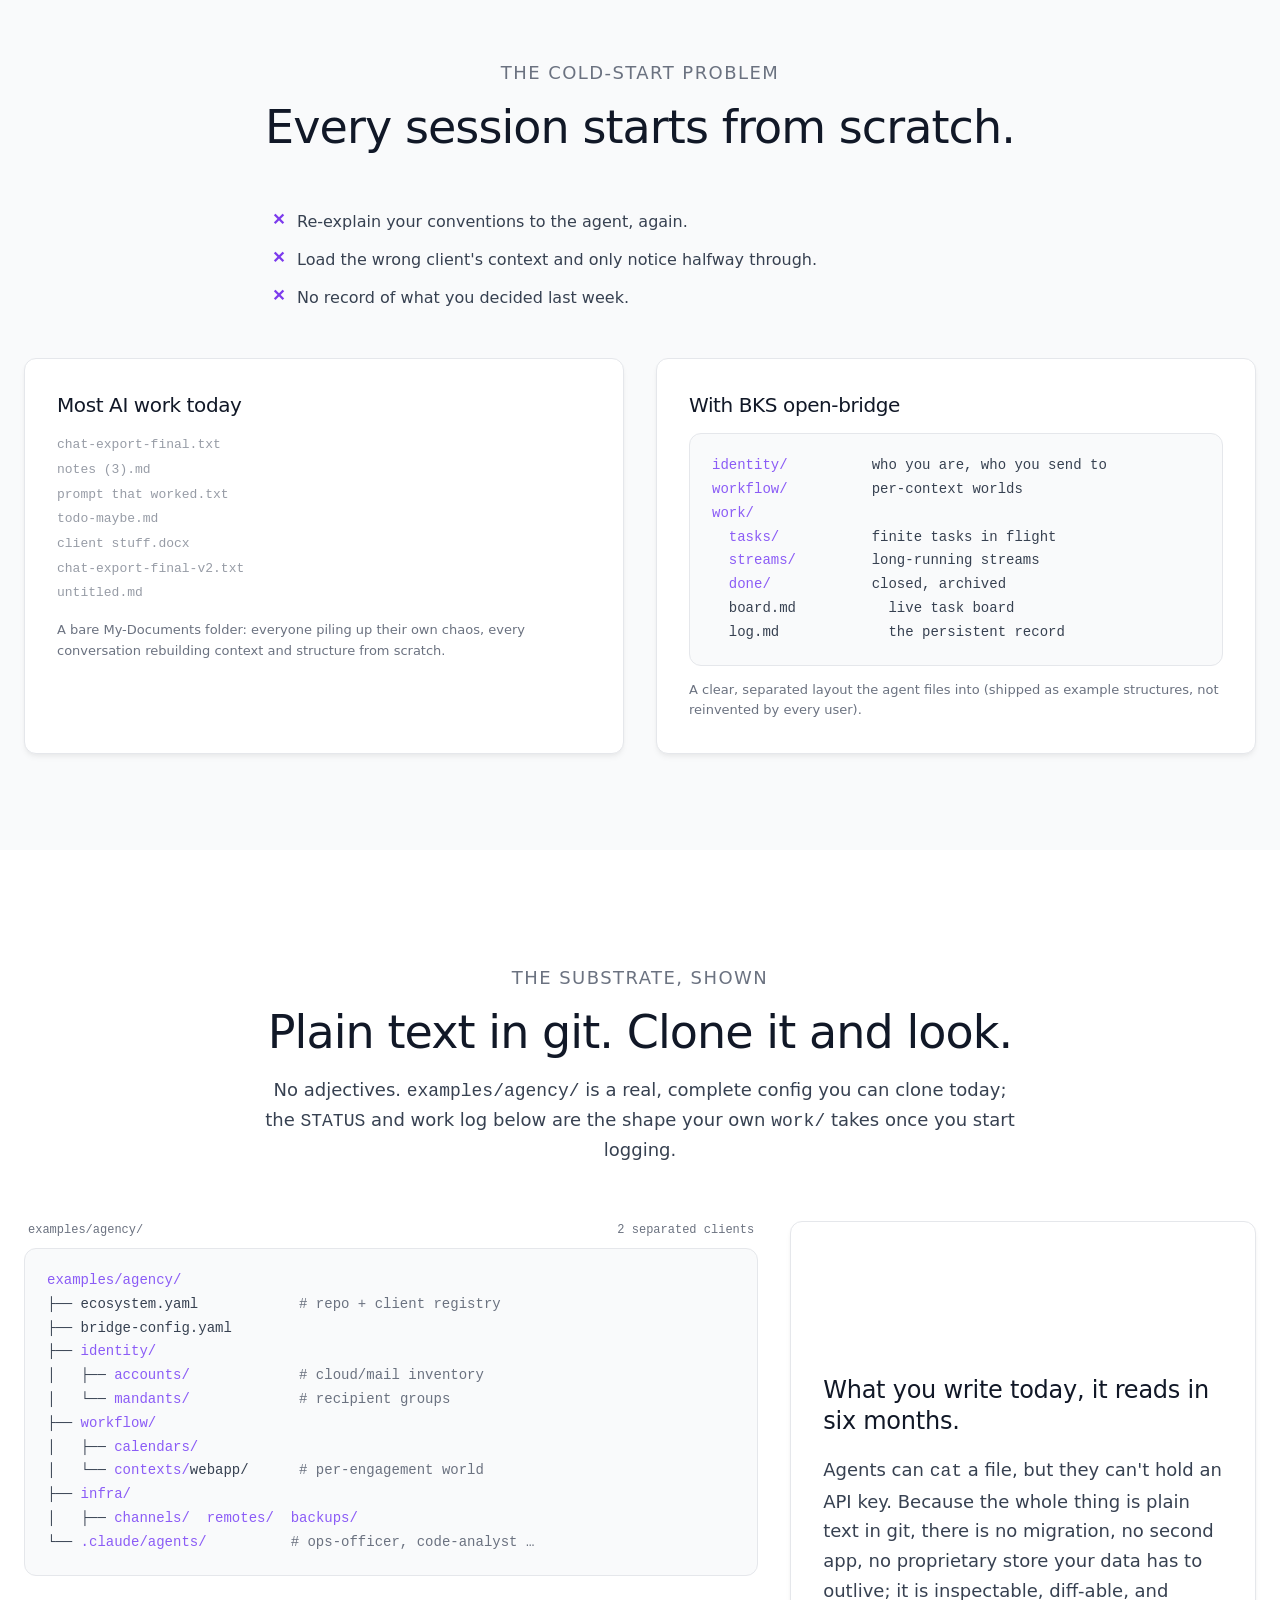
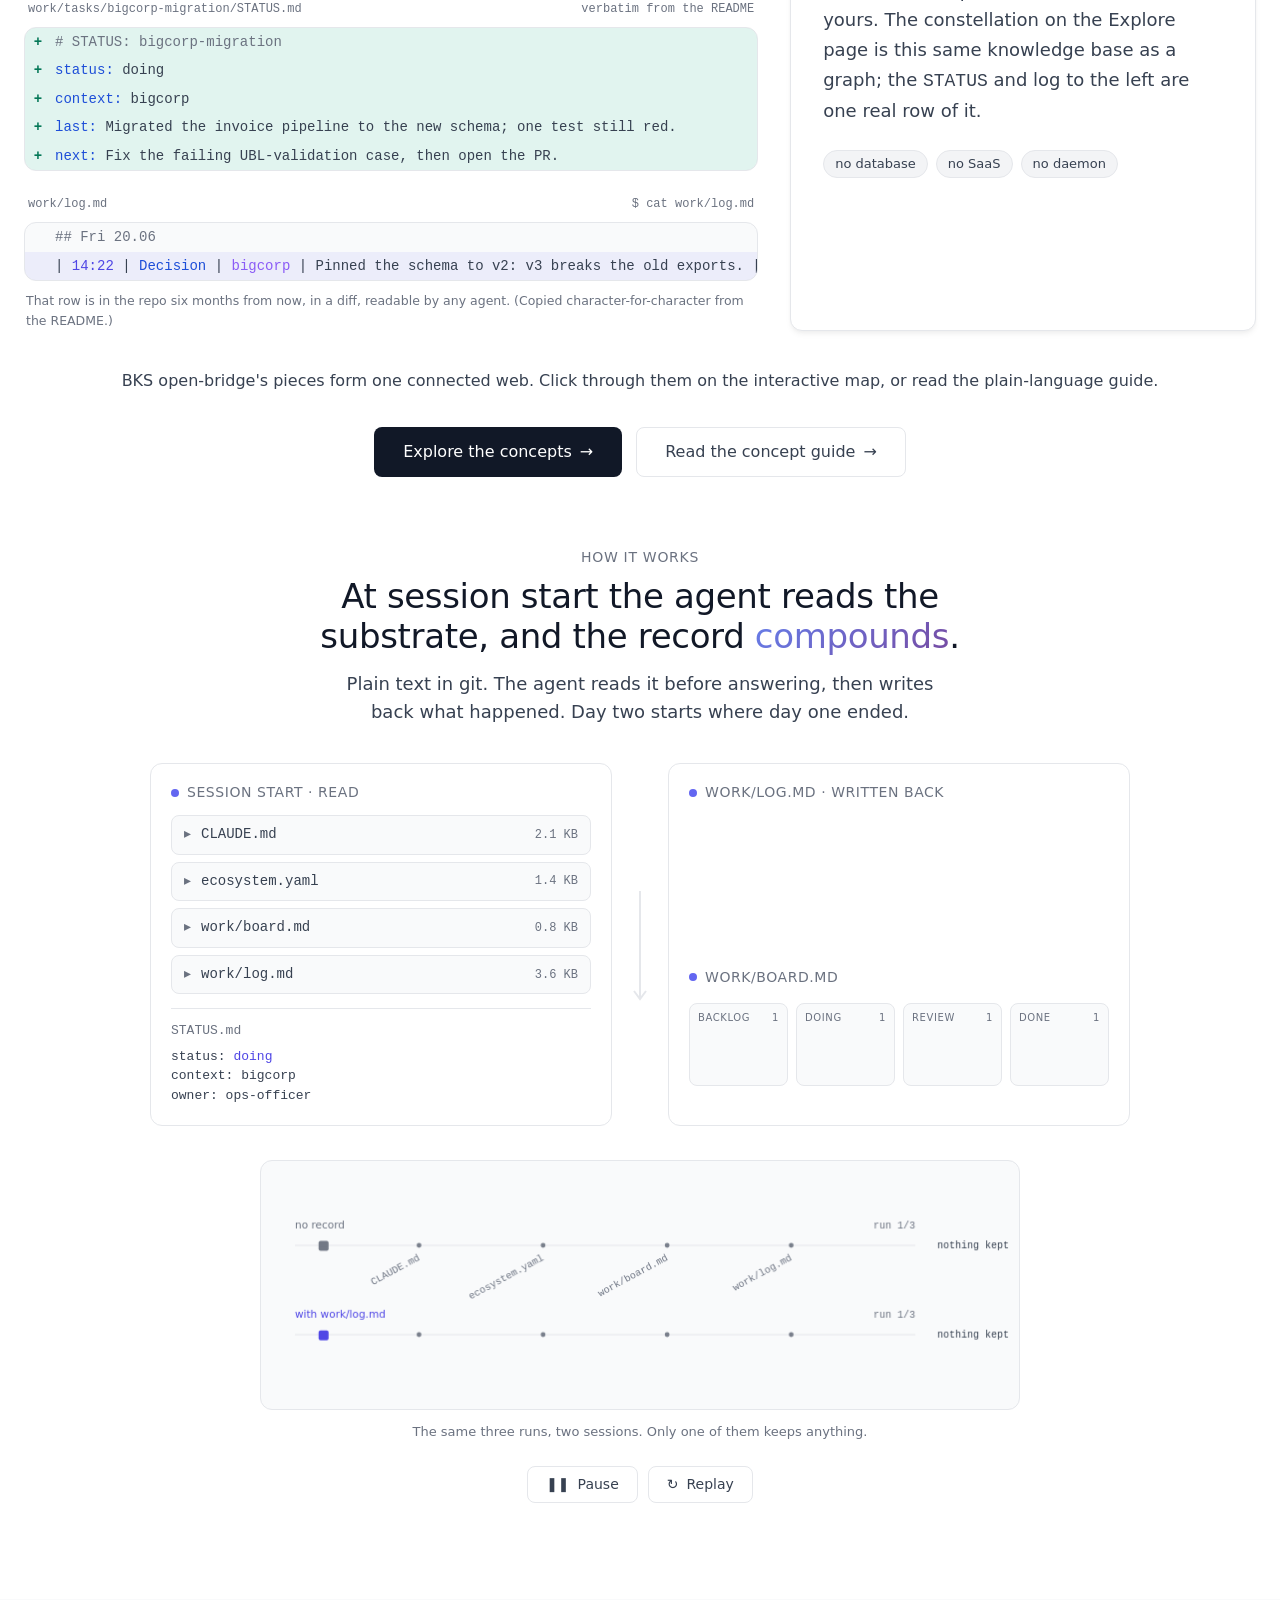
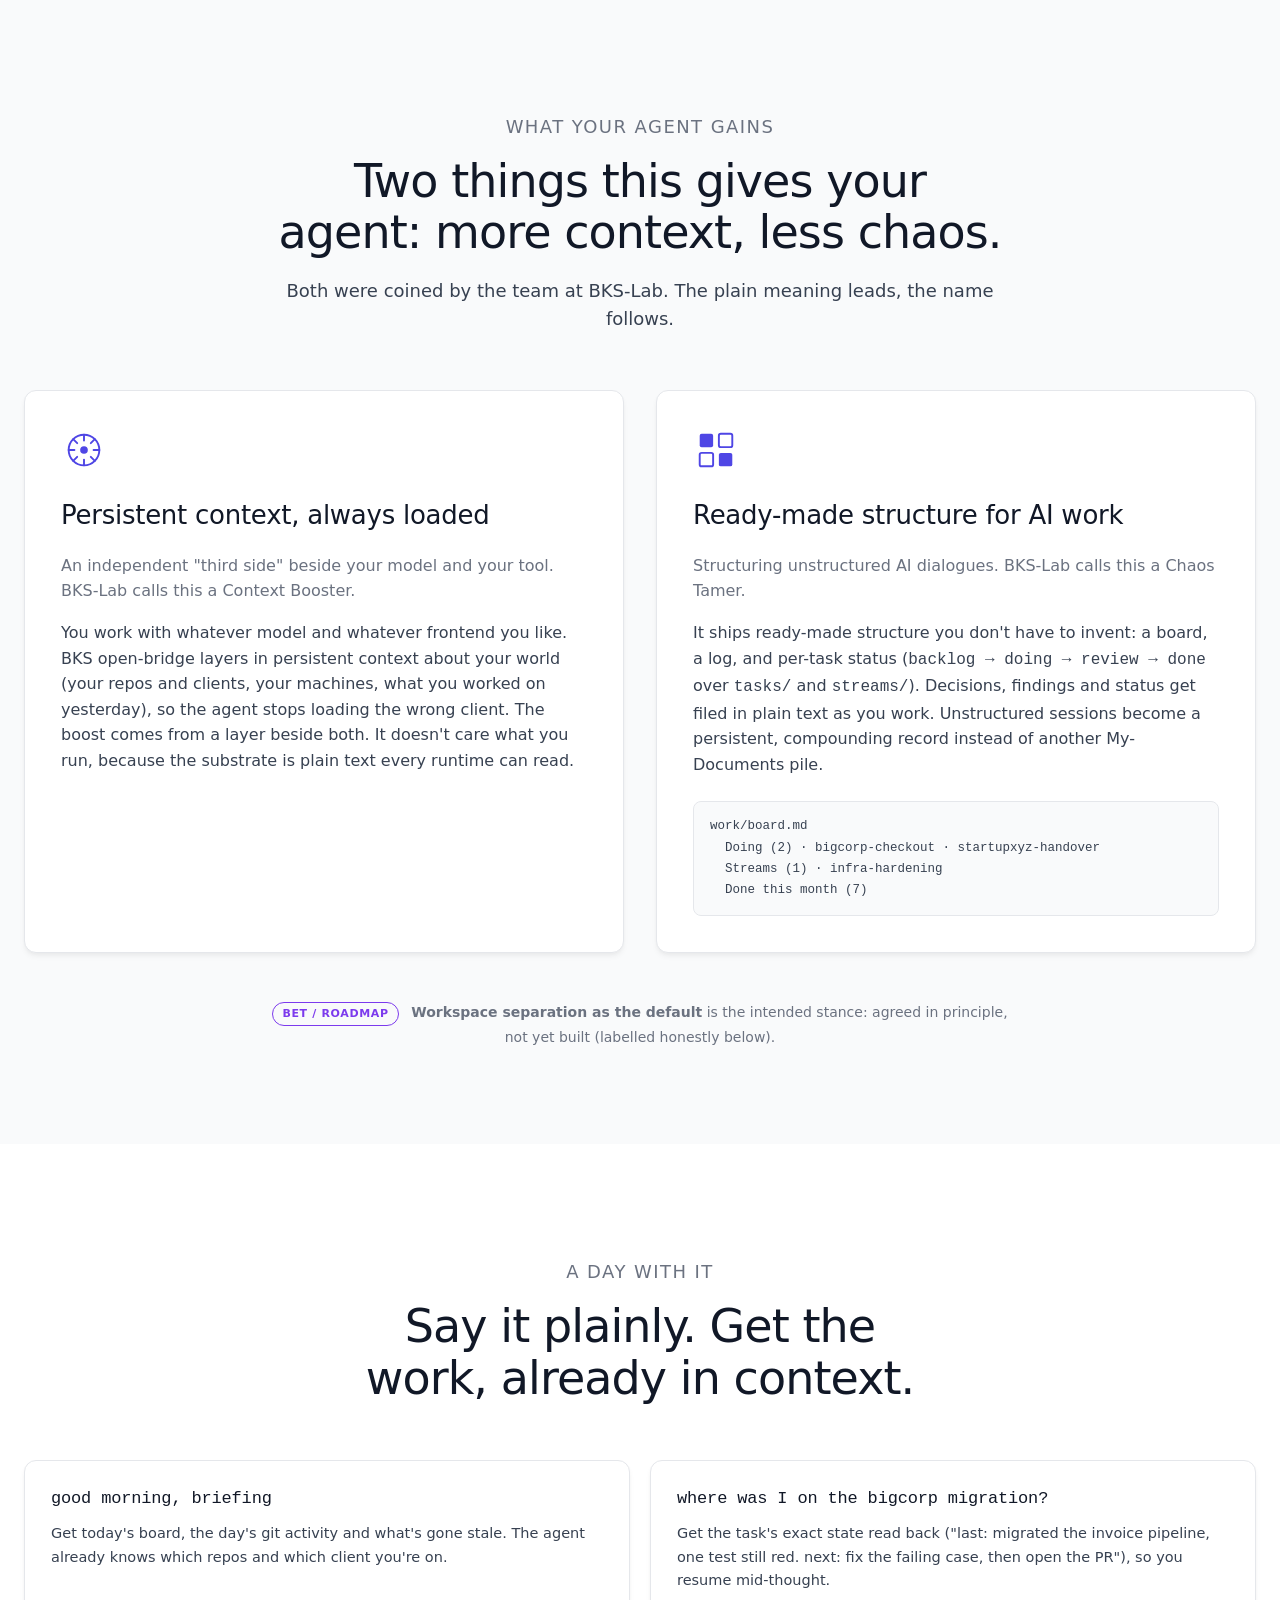
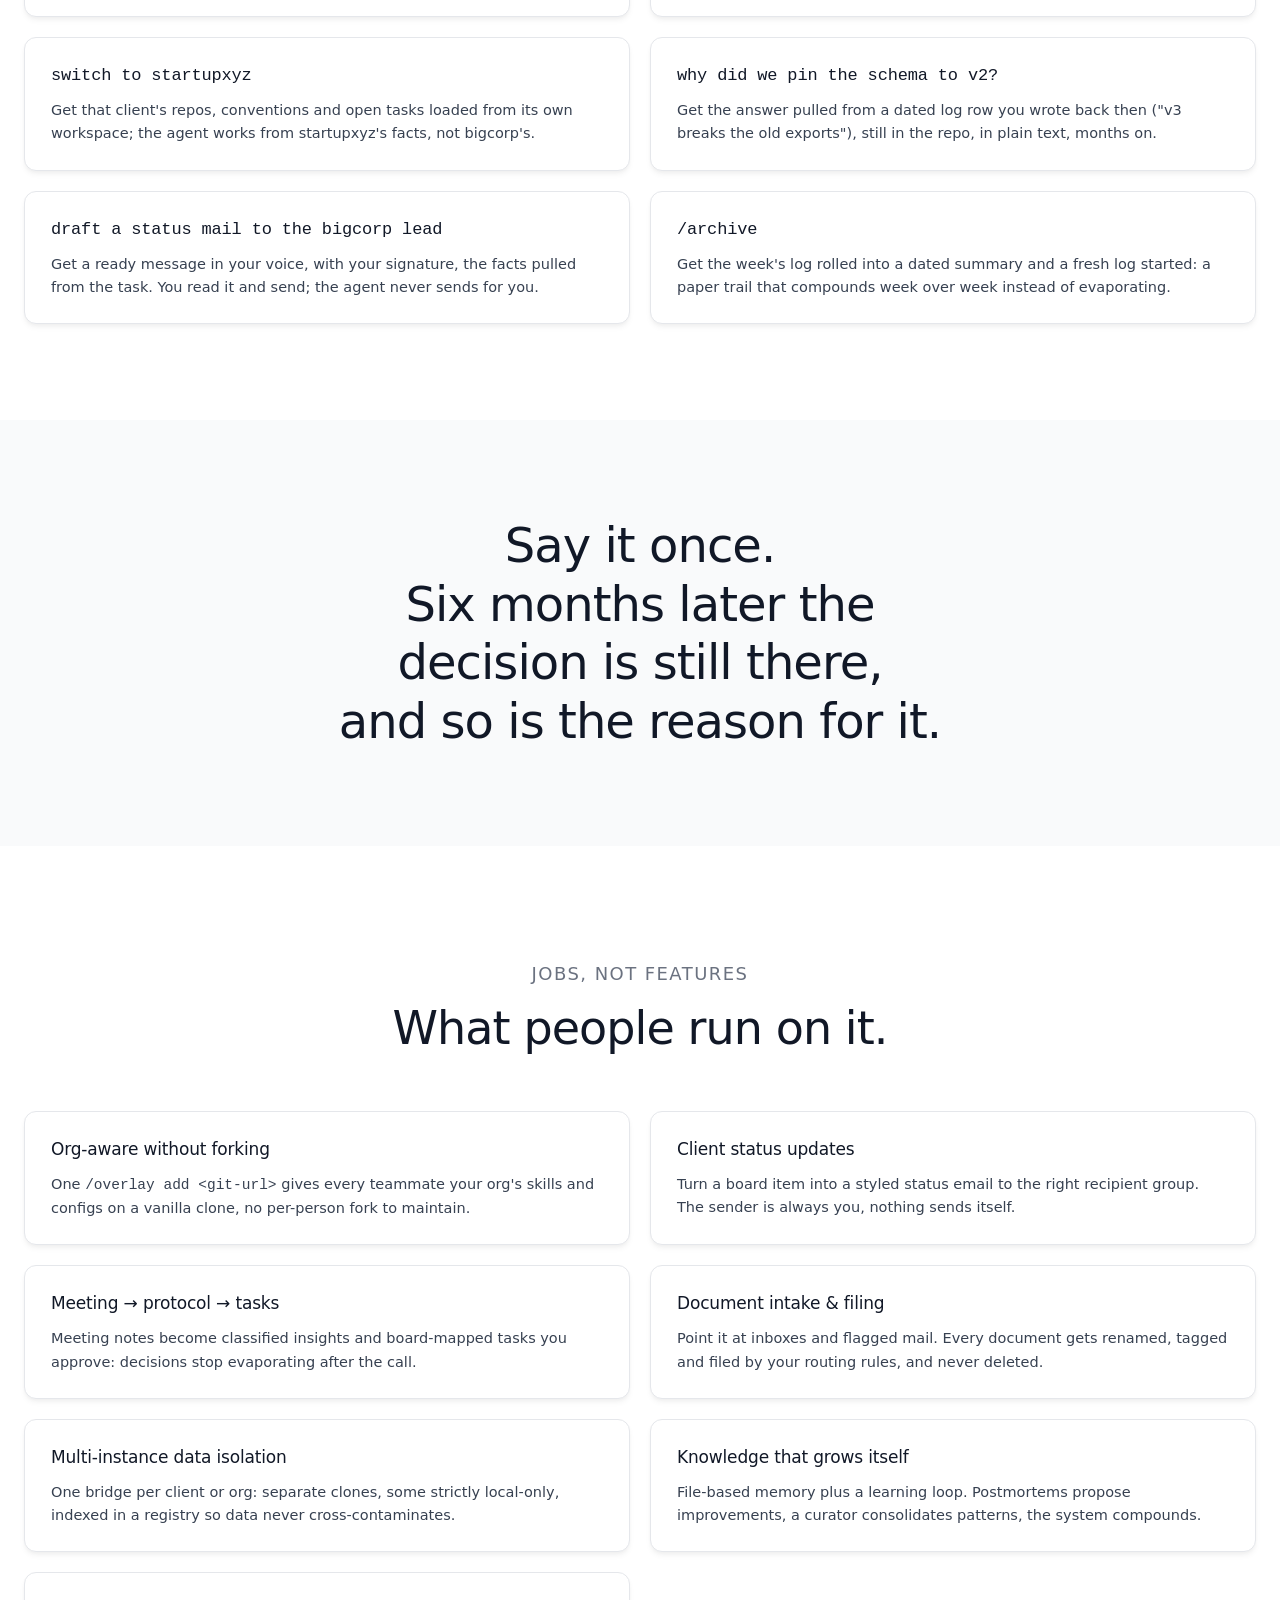
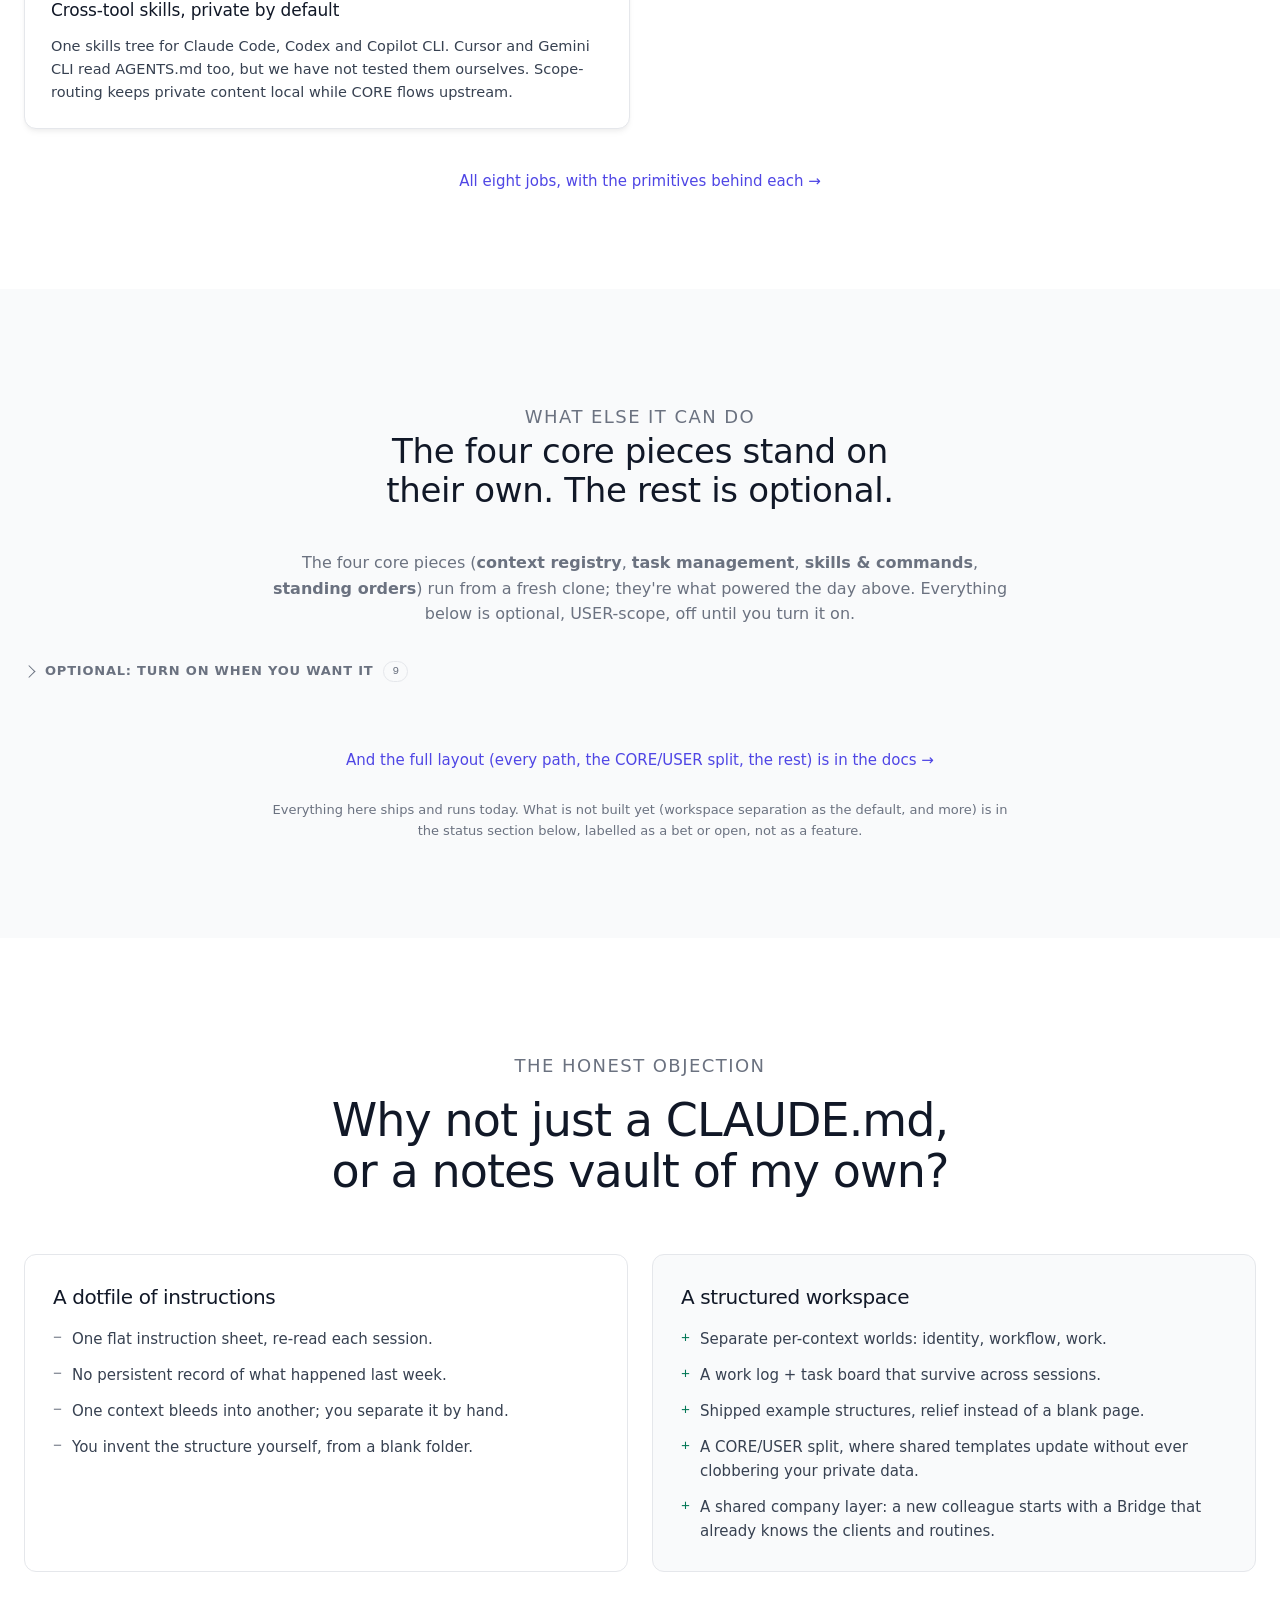
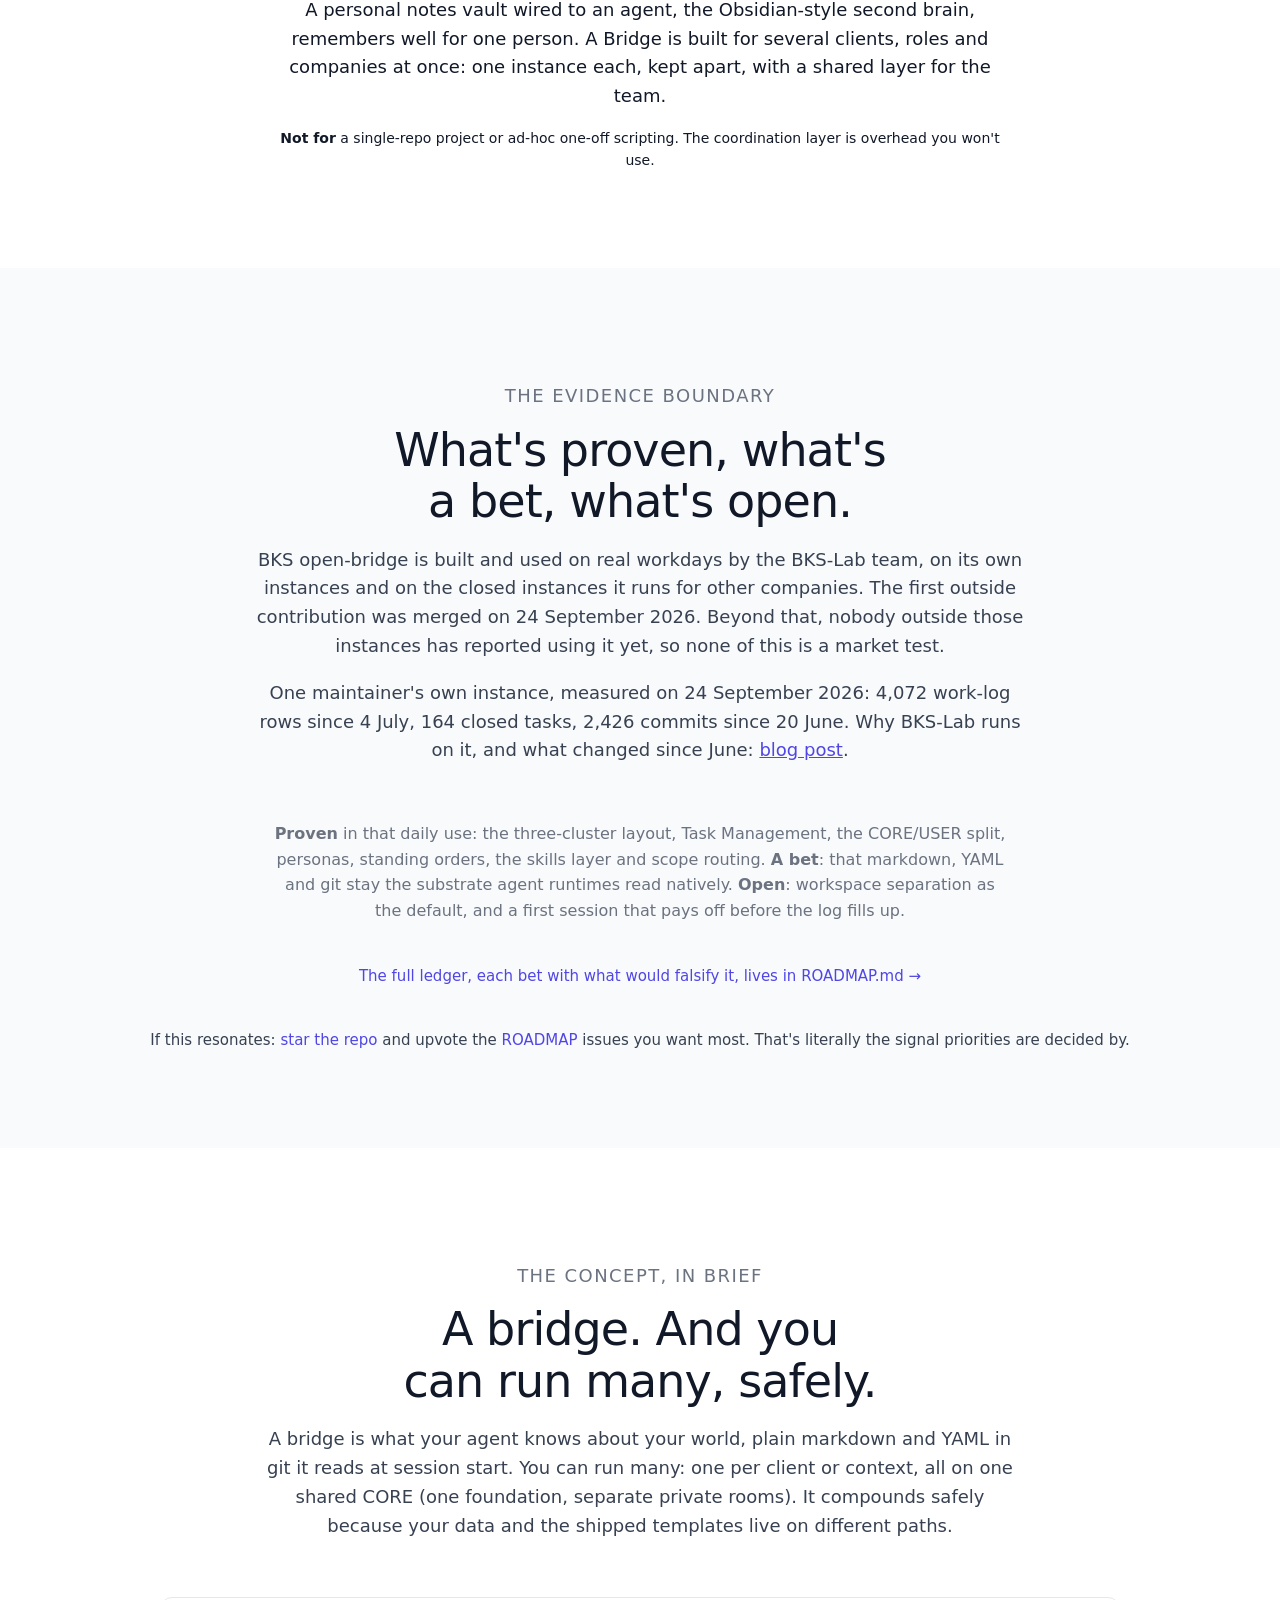
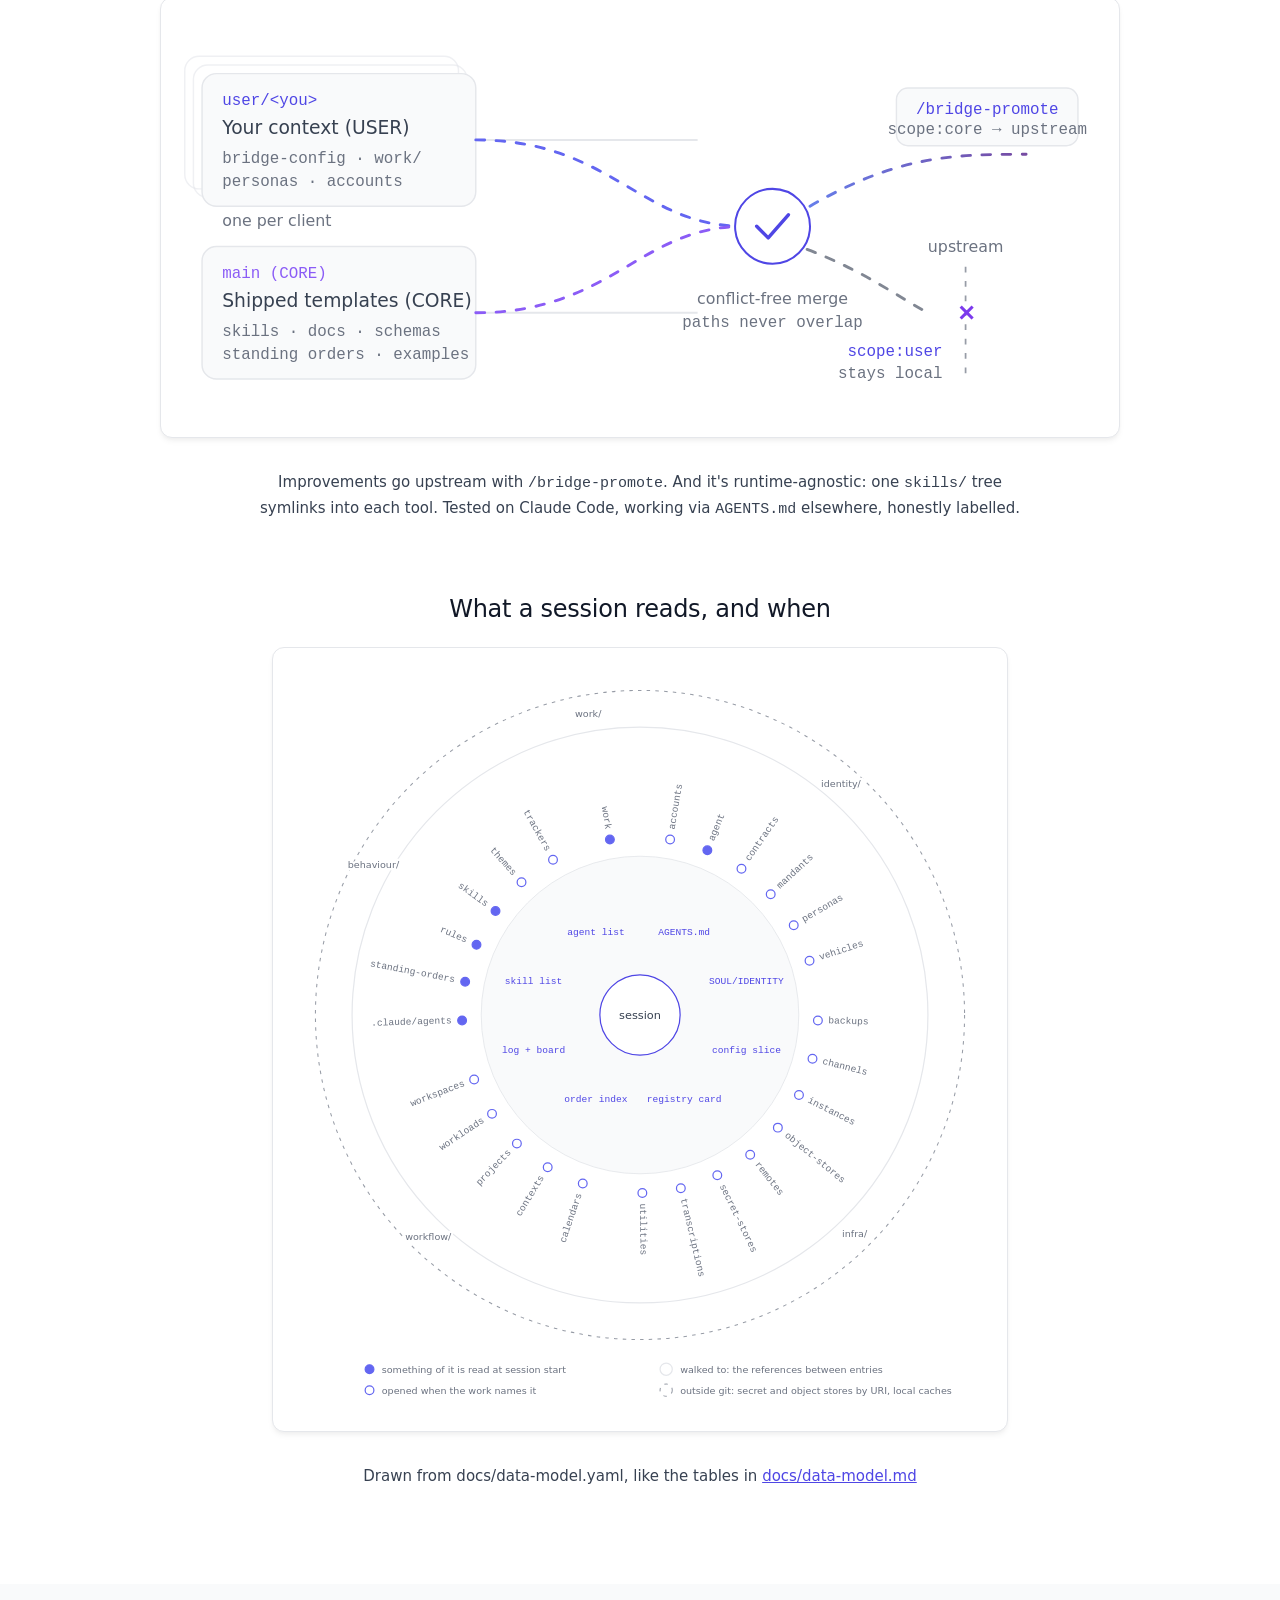
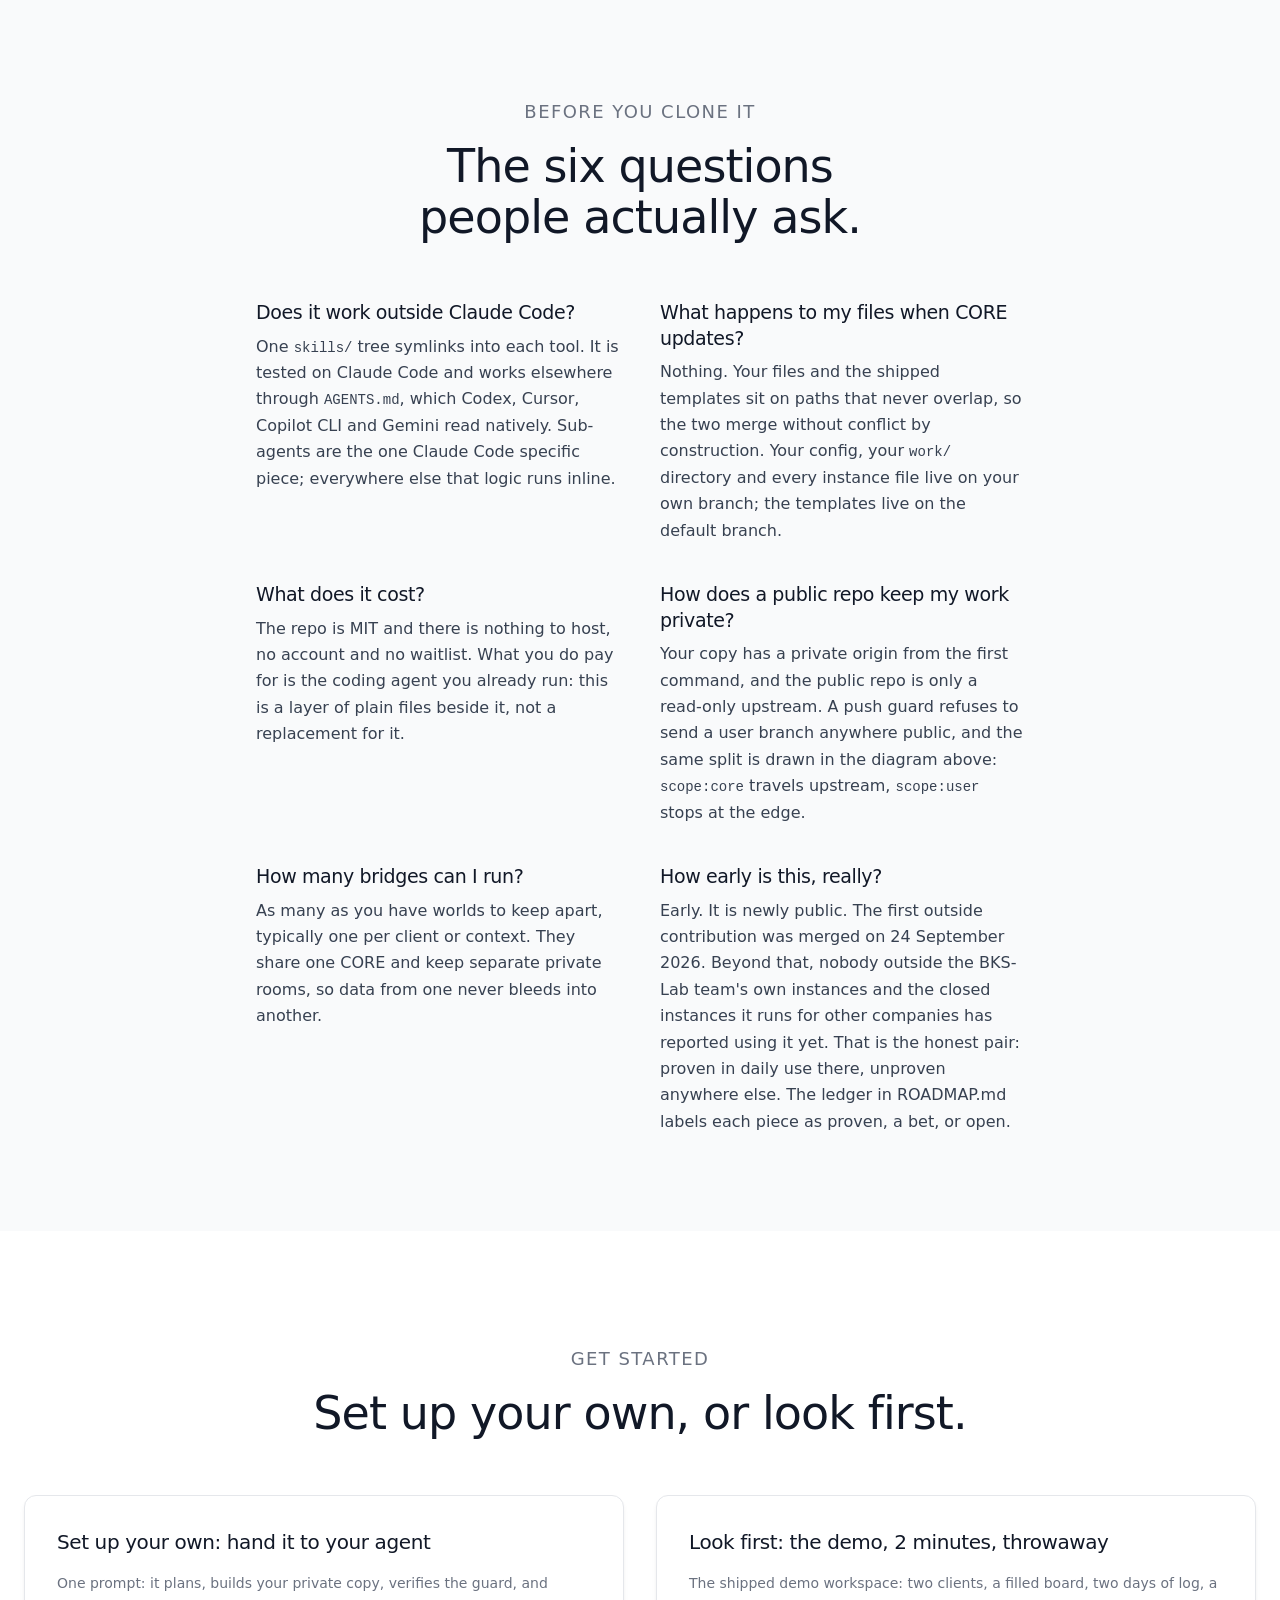
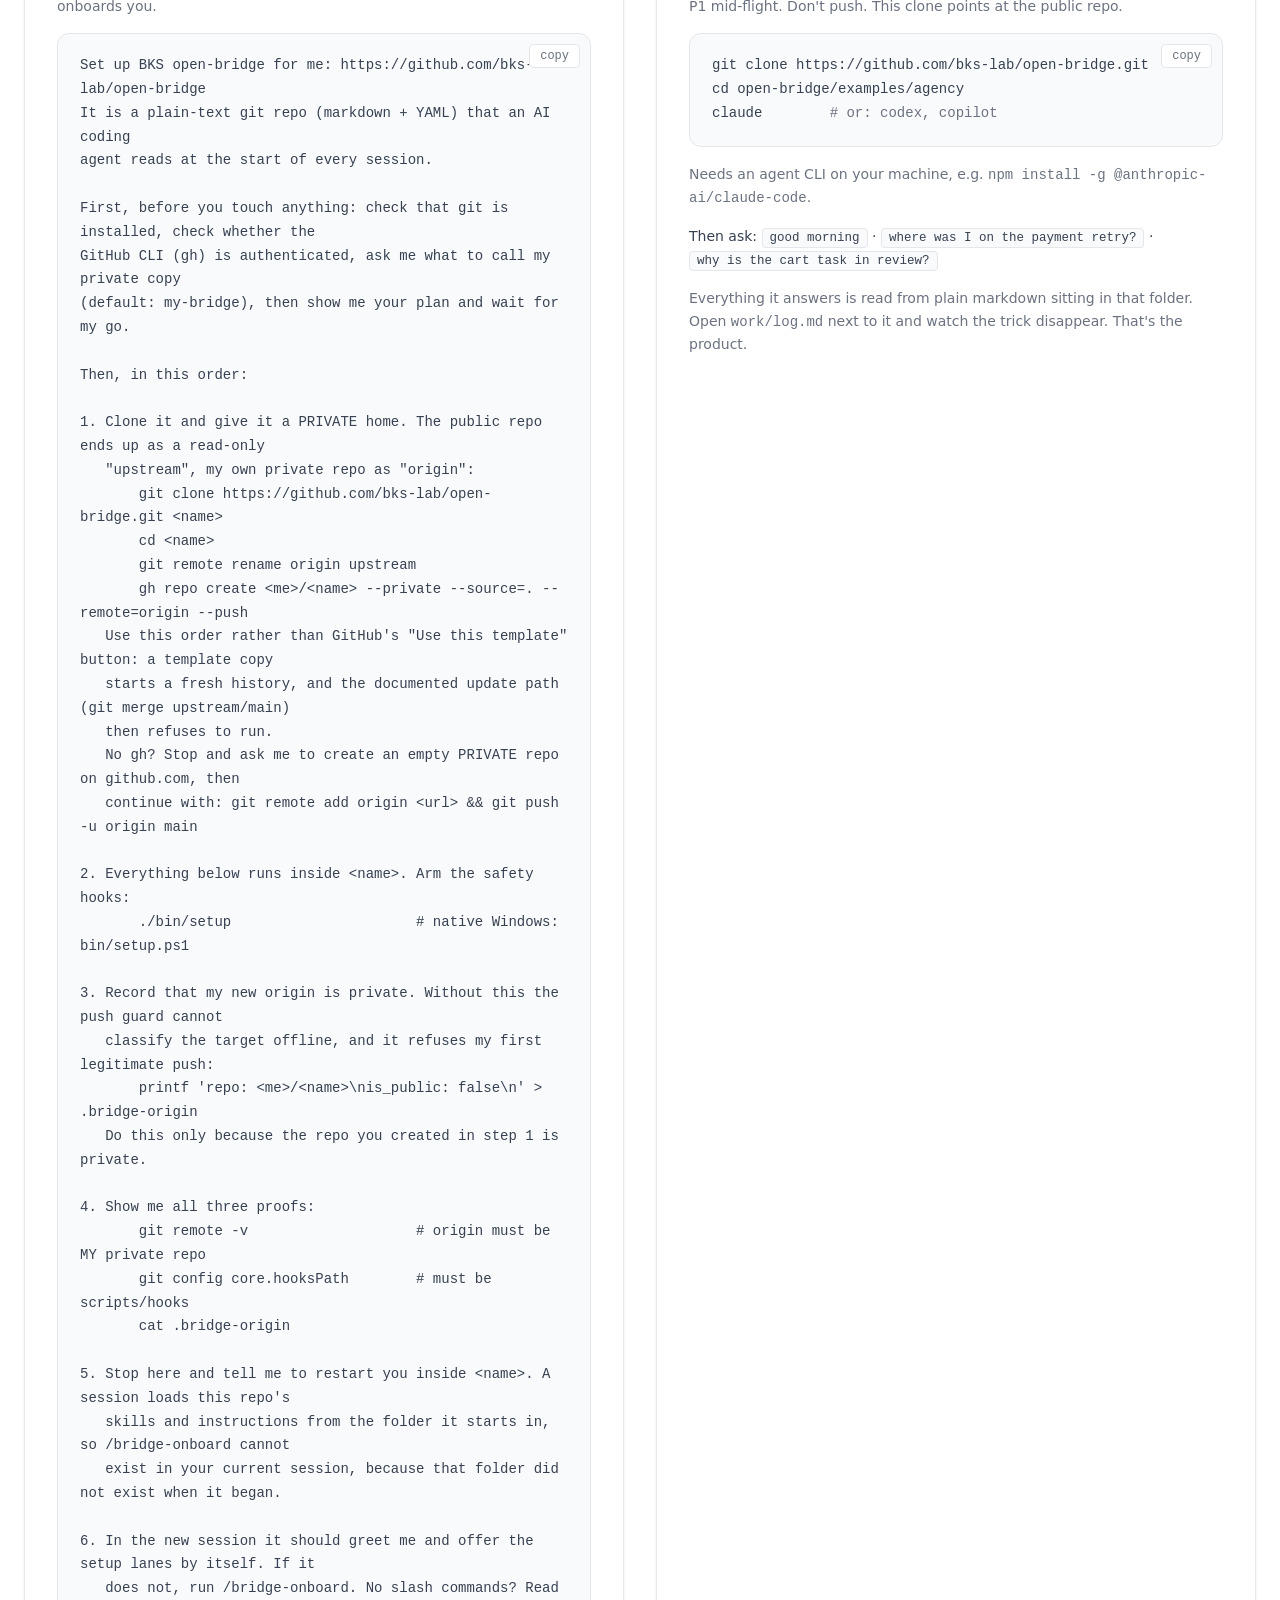
==== commit 79776472: "docs(roadmap): workspaces shipped, first outside contributions, site block in sync The /workspace co" ====
--- a/docs/index.html
+++ b/docs/index.html
@@ -1585,9 +1585,9 @@
       <h4 data-lang="de">Roadmap</h4>
       <ul class="roadmap">
         <li><span class="ph">now</span><span data-lang="en">Substrate + Task-Management: runs the company that builds it, daily</span><span data-lang="de">Substrat + Task-Management (betreibt täglich die Firma, die es baut)</span></li>
-        <li><span class="ph">next</span><span data-lang="en">Workspace-separation default + "ask if unplaceable"</span><span data-lang="de">Workspace-Trennung-Default + „frage, wenn unzuordenbar"</span></li>
-        <li><span class="ph">next</span><span data-lang="en">Terminology cleanup (work-task → Task-Management)</span><span data-lang="de">Begriffs-Bereinigung (work-task → Task-Management)</span></li>
-        <li><span class="ph">later</span><span data-lang="en">First external users: none yet</span><span data-lang="de">Erste externe Nutzer (noch keine)</span></li>
+        <li><span class="ph">shipped</span><span data-lang="en">Workspaces: bind repos + config overlays into one container</span><span data-lang="de">Workspaces: Repos + Config-Overlays in einem Container binden</span></li>
+        <li><span class="ph">open</span><span data-lang="en">Workspace separation as the default + "ask if unplaceable"</span><span data-lang="de">Workspace-Trennung als Default + „frage, wenn unzuordenbar"</span></li>
+        <li><span class="ph">open</span><span data-lang="en">External users: first contributors, no daily use reported yet</span><span data-lang="de">Externe Nutzer: erste Beitragende, noch keine tägliche Nutzung gemeldet</span></li>
       </ul>
     </div>
 
